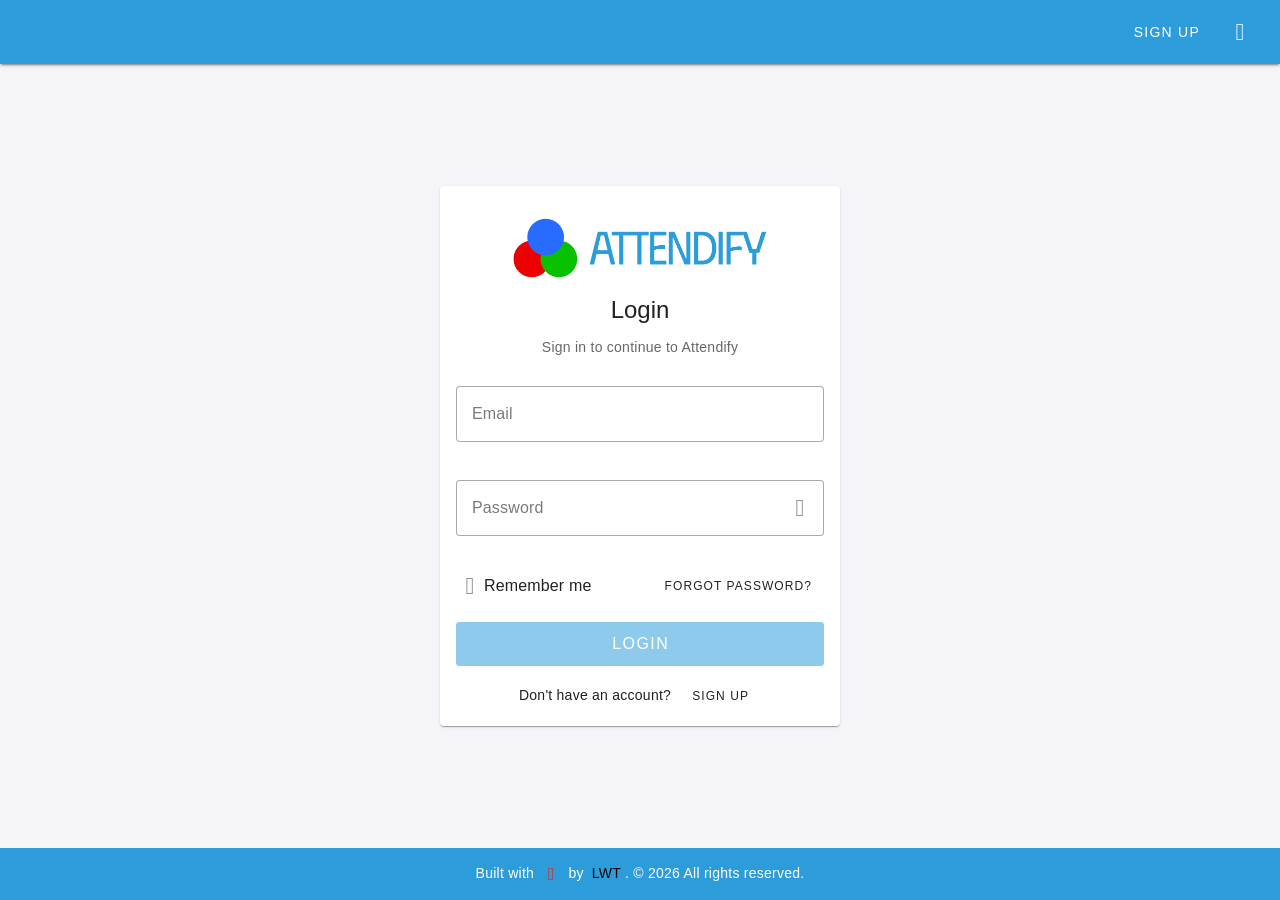
==== index.html @ ec9957b7 "Initial commit - squashed all history" ====
<!DOCTYPE html>
<html lang="en">

<head>
  <link rel="preload" as="font" type="font/eot" href="/assets/materialdesignicons-webfont-CSr8KVlo.eot" crossorigin="anonymous">
  <link rel="preload" as="font" type="font/woff2" href="/assets/materialdesignicons-webfont-Dp5v-WZN.woff2" crossorigin="anonymous">
  <link rel="preload" as="font" type="font/woff2" href="/assets/poppins-devanagari-100-normal-CeW0BfHd.woff2" crossorigin="anonymous">
  <link rel="preload" as="font" type="font/woff2" href="/assets/poppins-latin-ext-100-normal-C9Knam7P.woff2" crossorigin="anonymous">
  <link rel="preload" as="font" type="font/woff2" href="/assets/poppins-latin-100-normal-CY-M_i9k.woff2" crossorigin="anonymous">
  <link rel="preload" as="font" type="font/woff2" href="/assets/poppins-devanagari-100-italic-B1-egCfx.woff2" crossorigin="anonymous">
  <link rel="preload" as="font" type="font/woff2" href="/assets/poppins-latin-ext-100-italic-NDQIuqPG.woff2" crossorigin="anonymous">
  <link rel="preload" as="font" type="font/woff2" href="/assets/poppins-latin-100-italic-DuNkhShJ.woff2" crossorigin="anonymous">
  <link rel="preload" as="font" type="font/woff2" href="/assets/poppins-devanagari-300-normal-D7nrgzLr.woff2" crossorigin="anonymous">
  <link rel="preload" as="font" type="font/woff2" href="/assets/poppins-latin-ext-300-normal-Cirz0Guu.woff2" crossorigin="anonymous">
  <link rel="preload" as="font" type="font/woff2" href="/assets/poppins-latin-300-normal-Dku2WoCh.woff2" crossorigin="anonymous">
  <link rel="preload" as="font" type="font/woff2" href="/assets/poppins-devanagari-300-italic-D3DQoTeW.woff2" crossorigin="anonymous">
  <link rel="preload" as="font" type="font/woff2" href="/assets/poppins-latin-ext-300-italic-luwRhWsP.woff2" crossorigin="anonymous">
  <link rel="preload" as="font" type="font/woff2" href="/assets/poppins-latin-300-italic-EWCPeN2Y.woff2" crossorigin="anonymous">
  <link rel="preload" as="font" type="font/woff2" href="/assets/poppins-devanagari-400-normal-CJDn6rn8.woff2" crossorigin="anonymous">
  <link rel="preload" as="font" type="font/woff2" href="/assets/poppins-latin-ext-400-normal-by3JarPu.woff2" crossorigin="anonymous">
  <link rel="preload" as="font" type="font/woff2" href="/assets/poppins-latin-400-normal-cpxAROuN.woff2" crossorigin="anonymous">
  <link rel="preload" as="font" type="font/woff2" href="/assets/poppins-devanagari-400-italic-b0IoVOMD.woff2" crossorigin="anonymous">
  <link rel="preload" as="font" type="font/woff2" href="/assets/poppins-latin-ext-400-italic-D4M8lIzc.woff2" crossorigin="anonymous">
  <link rel="preload" as="font" type="font/woff2" href="/assets/poppins-latin-400-italic-B4GYq972.woff2" crossorigin="anonymous">
  <link rel="preload" as="font" type="font/woff2" href="/assets/poppins-devanagari-500-normal-BIdkeU1p.woff2" crossorigin="anonymous">
  <link rel="preload" as="font" type="font/woff2" href="/assets/poppins-latin-ext-500-normal-CK-6C4Hw.woff2" crossorigin="anonymous">
  <link rel="preload" as="font" type="font/woff2" href="/assets/poppins-latin-500-normal-C8OXljZJ.woff2" crossorigin="anonymous">
  <link rel="preload" as="font" type="font/woff2" href="/assets/poppins-devanagari-500-italic-CjD0B8y2.woff2" crossorigin="anonymous">
  <link rel="preload" as="font" type="font/woff2" href="/assets/poppins-latin-ext-500-italic-f1HubyB2.woff2" crossorigin="anonymous">
  <link rel="preload" as="font" type="font/woff2" href="/assets/poppins-latin-500-italic-o28Otv0U.woff2" crossorigin="anonymous">
  <link rel="preload" as="font" type="font/woff2" href="/assets/poppins-devanagari-600-normal-STEjXBNN.woff2" crossorigin="anonymous">
  <link rel="preload" as="font" type="font/woff2" href="/assets/poppins-latin-ext-600-normal-CAhIAdZj.woff2" crossorigin="anonymous">
  <link rel="preload" as="font" type="font/woff2" href="/assets/poppins-latin-600-normal-zEkxB9Mr.woff2" crossorigin="anonymous">
  <link rel="preload" as="font" type="font/woff2" href="/assets/poppins-devanagari-600-italic-C8WvgGUS.woff2" crossorigin="anonymous">
  <link rel="preload" as="font" type="font/woff2" href="/assets/poppins-latin-ext-600-italic-BpvcrORb.woff2" crossorigin="anonymous">
  <link rel="preload" as="font" type="font/woff2" href="/assets/poppins-latin-600-italic-CZ4wqKBi.woff2" crossorigin="anonymous">
  <link rel="preload" as="font" type="font/woff2" href="/assets/poppins-devanagari-700-normal-O-jipLrW.woff2" crossorigin="anonymous">
  <link rel="preload" as="font" type="font/woff2" href="/assets/poppins-latin-ext-700-normal-cby-RkWa.woff2" crossorigin="anonymous">
  <link rel="preload" as="font" type="font/woff2" href="/assets/poppins-latin-700-normal-Qrb0O0WB.woff2" crossorigin="anonymous">
  <link rel="preload" as="font" type="font/woff2" href="/assets/poppins-devanagari-700-italic-CfJNme_e.woff2" crossorigin="anonymous">
  <link rel="preload" as="font" type="font/woff2" href="/assets/poppins-latin-ext-700-italic-BW-xMzBf.woff2" crossorigin="anonymous">
  <link rel="preload" as="font" type="font/woff2" href="/assets/poppins-latin-700-italic-RKf6esGj.woff2" crossorigin="anonymous">
  <link rel="preload" as="font" type="font/woff2" href="/assets/poppins-devanagari-900-normal-DntvEK6c.woff2" crossorigin="anonymous">
  <link rel="preload" as="font" type="font/woff2" href="/assets/poppins-latin-ext-900-normal-DPEExWNF.woff2" crossorigin="anonymous">
  <link rel="preload" as="font" type="font/woff2" href="/assets/poppins-latin-900-normal-BmL1zqjw.woff2" crossorigin="anonymous">
  <link rel="preload" as="font" type="font/woff2" href="/assets/poppins-devanagari-900-italic-y0YDHPDD.woff2" crossorigin="anonymous">
  <link rel="preload" as="font" type="font/woff2" href="/assets/poppins-latin-ext-900-italic-DxCoQbq1.woff2" crossorigin="anonymous">
  <link rel="preload" as="font" type="font/woff2" href="/assets/poppins-latin-900-italic-DzxCezIC.woff2" crossorigin="anonymous">
  <link rel="preload" as="font" type="font/woff" href="/assets/materialdesignicons-webfont-PXm3-2wK.woff" crossorigin="anonymous">
  <link rel="preload" as="font" type="font/woff" href="/assets/poppins-devanagari-100-normal-TYorP3aZ.woff" crossorigin="anonymous">
  <link rel="preload" as="font" type="font/woff" href="/assets/poppins-latin-ext-100-normal-BW8h--AB.woff" crossorigin="anonymous">
  <link rel="preload" as="font" type="font/woff" href="/assets/poppins-latin-100-normal-PssVh1UL.woff" crossorigin="anonymous">
  <link rel="preload" as="font" type="font/woff" href="/assets/poppins-devanagari-100-italic-BJ11wRlr.woff" crossorigin="anonymous">
  <link rel="preload" as="font" type="font/woff" href="/assets/poppins-latin-ext-100-italic-fKrmRjZ8.woff" crossorigin="anonymous">
  <link rel="preload" as="font" type="font/woff" href="/assets/poppins-latin-100-italic-C5n1jwGB.woff" crossorigin="anonymous">
  <link rel="preload" as="font" type="font/woff" href="/assets/poppins-devanagari-300-normal-5EpgE5P1.woff" crossorigin="anonymous">
  <link rel="preload" as="font" type="font/woff" href="/assets/poppins-latin-ext-300-normal-nf6F73WS.woff" crossorigin="anonymous">
  <link rel="preload" as="font" type="font/woff" href="/assets/poppins-latin-300-normal-DCNuMXUj.woff" crossorigin="anonymous">
  <link rel="preload" as="font" type="font/woff" href="/assets/poppins-devanagari-300-italic-CZ0tDBmw.woff" crossorigin="anonymous">
  <link rel="preload" as="font" type="font/woff" href="/assets/poppins-latin-ext-300-italic-yFTtfRKz.woff" crossorigin="anonymous">
  <link rel="preload" as="font" type="font/woff" href="/assets/poppins-latin-300-italic-4WBEAciR.woff" crossorigin="anonymous">
  <link rel="preload" as="font" type="font/woff" href="/assets/poppins-devanagari-400-normal-CqVvlrh5.woff" crossorigin="anonymous">
  <link rel="preload" as="font" type="font/woff" href="/assets/poppins-latin-ext-400-normal-DaBSavcJ.woff" crossorigin="anonymous">
  <link rel="preload" as="font" type="font/woff" href="/assets/poppins-latin-400-normal-BOb3E3N0.woff" crossorigin="anonymous">
  <link rel="preload" as="font" type="font/woff" href="/assets/poppins-devanagari-400-italic-6KhkvbTM.woff" crossorigin="anonymous">
  <link rel="preload" as="font" type="font/woff" href="/assets/poppins-latin-ext-400-italic-D4TZmcjf.woff" crossorigin="anonymous">
  <link rel="preload" as="font" type="font/woff" href="/assets/poppins-latin-400-italic-BPejoDS-.woff" crossorigin="anonymous">
  <link rel="preload" as="font" type="font/woff" href="/assets/poppins-latin-ext-500-normal-CgAe2rWW.woff" crossorigin="anonymous">
  <link rel="preload" as="font" type="font/woff" href="/assets/poppins-devanagari-500-normal-DMPDjHtT.woff" crossorigin="anonymous">
  <link rel="preload" as="font" type="font/woff" href="/assets/poppins-latin-500-normal-DGXqpDMm.woff" crossorigin="anonymous">
  <link rel="preload" as="font" type="font/woff" href="/assets/poppins-latin-ext-500-italic-CSAKBtGv.woff" crossorigin="anonymous">
  <link rel="preload" as="font" type="font/woff" href="/assets/poppins-latin-500-italic-Ce_qjtl5.woff" crossorigin="anonymous">
  <link rel="preload" as="font" type="font/woff" href="/assets/poppins-devanagari-500-italic-eWhJsBY8.woff" crossorigin="anonymous">
  <link rel="preload" as="font" type="font/woff" href="/assets/poppins-latin-ext-600-normal-Df5ffKXP.woff" crossorigin="anonymous">
  <link rel="preload" as="font" type="font/woff" href="/assets/poppins-devanagari-600-normal-ClASKHrr.woff" crossorigin="anonymous">
  <link rel="preload" as="font" type="font/woff" href="/assets/poppins-latin-600-normal-BJdTmd5m.woff" crossorigin="anonymous">
  <link rel="preload" as="font" type="font/woff" href="/assets/poppins-devanagari-600-italic-C0b9Bbe9.woff" crossorigin="anonymous">
  <link rel="preload" as="font" type="font/woff" href="/assets/poppins-latin-ext-600-italic-BXg4YQvj.woff" crossorigin="anonymous">
  <link rel="preload" as="font" type="font/woff" href="/assets/poppins-latin-600-italic-BhOZippK.woff" crossorigin="anonymous">
  <link rel="preload" as="font" type="font/woff" href="/assets/poppins-devanagari-700-normal-fHs-vx92.woff" crossorigin="anonymous">
  <link rel="preload" as="font" type="font/woff" href="/assets/poppins-latin-ext-700-normal-DctTR6Tg.woff" crossorigin="anonymous">
  <link rel="preload" as="font" type="font/woff" href="/assets/poppins-latin-700-normal-BVuQR_eA.woff" crossorigin="anonymous">
  <link rel="preload" as="font" type="font/woff" href="/assets/poppins-devanagari-700-italic-DHu10JMQ.woff" crossorigin="anonymous">
  <link rel="preload" as="font" type="font/woff" href="/assets/poppins-latin-ext-700-italic-D5RyU7I_.woff" crossorigin="anonymous">
  <link rel="preload" as="font" type="font/woff" href="/assets/poppins-latin-700-italic-CW91C-LJ.woff" crossorigin="anonymous">
  <link rel="preload" as="font" type="font/woff" href="/assets/poppins-devanagari-900-normal-CcN7yKeD.woff" crossorigin="anonymous">
  <link rel="preload" as="font" type="font/woff" href="/assets/poppins-latin-ext-900-normal-CddlvElL.woff" crossorigin="anonymous">
  <link rel="preload" as="font" type="font/woff" href="/assets/poppins-latin-900-normal-By5LX1Cr.woff" crossorigin="anonymous">
  <link rel="preload" as="font" type="font/woff" href="/assets/poppins-devanagari-900-italic-DPpqaLuR.woff" crossorigin="anonymous">
  <link rel="preload" as="font" type="font/woff" href="/assets/poppins-latin-ext-900-italic-BEa8aIxb.woff" crossorigin="anonymous">
  <link rel="preload" as="font" type="font/woff" href="/assets/poppins-latin-900-italic-CbHLOeDC.woff" crossorigin="anonymous">
  <link rel="preload" as="font" type="font/ttf" href="/assets/materialdesignicons-webfont-B7mPwVP_.ttf" crossorigin="anonymous">

  <meta charset="UTF-8" />
  <meta name="viewport" content="width=device-width, initial-scale=1.0" />
  <meta name="theme-color" content="#2D9CDB" />
  <title>Attendify</title>

  <!-- Favicons -->
  <link rel="icon" type="image/x-icon" href="/favicon.ico" />
  <link rel="icon" type="image/png" sizes="16x16" href="/favicon-16x16.png" />
  <link rel="icon" type="image/png" sizes="32x32" href="/favicon-32x32.png" />
  <link rel="apple-touch-icon" sizes="180x180" href="/apple-touch-icon.png" />
  <link rel="icon" type="image/png" sizes="192x192" href="/android-chrome-192x192.png" />
  <link rel="icon" type="image/png" sizes="512x512" href="/android-chrome-512x512.png" />
  <script type="module" crossorigin src="/assets/index-CMpmGZbs.js"></script>
  <link rel="stylesheet" crossorigin href="/assets/index-C8MTrdf1.css">
</head>

<body>
  <div id="app"></div>
</body>

</html>
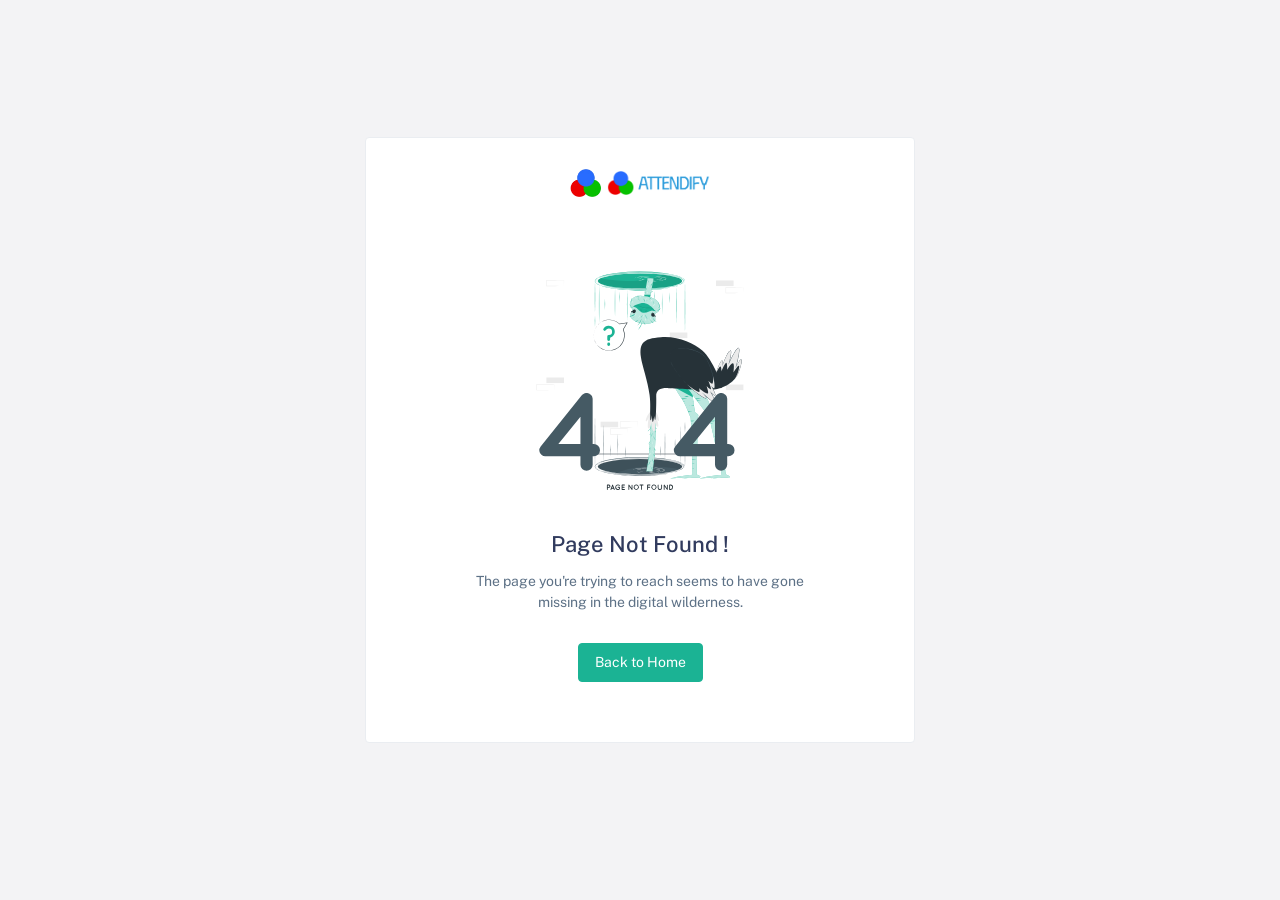
==== commit c97c0aed: "Deploy: Build output" ====
--- a/index.html
+++ b/index.html
@@ -1,114 +1,64 @@
-<!DOCTYPE html>
-<html lang="en">
-
-<head>
-  <link rel="preload" as="font" type="font/eot" href="/assets/materialdesignicons-webfont-CSr8KVlo.eot" crossorigin="anonymous">
-  <link rel="preload" as="font" type="font/woff2" href="/assets/materialdesignicons-webfont-Dp5v-WZN.woff2" crossorigin="anonymous">
-  <link rel="preload" as="font" type="font/woff2" href="/assets/poppins-devanagari-100-normal-CeW0BfHd.woff2" crossorigin="anonymous">
-  <link rel="preload" as="font" type="font/woff2" href="/assets/poppins-latin-ext-100-normal-C9Knam7P.woff2" crossorigin="anonymous">
-  <link rel="preload" as="font" type="font/woff2" href="/assets/poppins-latin-100-normal-CY-M_i9k.woff2" crossorigin="anonymous">
-  <link rel="preload" as="font" type="font/woff2" href="/assets/poppins-devanagari-100-italic-B1-egCfx.woff2" crossorigin="anonymous">
-  <link rel="preload" as="font" type="font/woff2" href="/assets/poppins-latin-ext-100-italic-NDQIuqPG.woff2" crossorigin="anonymous">
-  <link rel="preload" as="font" type="font/woff2" href="/assets/poppins-latin-100-italic-DuNkhShJ.woff2" crossorigin="anonymous">
-  <link rel="preload" as="font" type="font/woff2" href="/assets/poppins-devanagari-300-normal-D7nrgzLr.woff2" crossorigin="anonymous">
-  <link rel="preload" as="font" type="font/woff2" href="/assets/poppins-latin-ext-300-normal-Cirz0Guu.woff2" crossorigin="anonymous">
-  <link rel="preload" as="font" type="font/woff2" href="/assets/poppins-latin-300-normal-Dku2WoCh.woff2" crossorigin="anonymous">
-  <link rel="preload" as="font" type="font/woff2" href="/assets/poppins-devanagari-300-italic-D3DQoTeW.woff2" crossorigin="anonymous">
-  <link rel="preload" as="font" type="font/woff2" href="/assets/poppins-latin-ext-300-italic-luwRhWsP.woff2" crossorigin="anonymous">
-  <link rel="preload" as="font" type="font/woff2" href="/assets/poppins-latin-300-italic-EWCPeN2Y.woff2" crossorigin="anonymous">
-  <link rel="preload" as="font" type="font/woff2" href="/assets/poppins-devanagari-400-normal-CJDn6rn8.woff2" crossorigin="anonymous">
-  <link rel="preload" as="font" type="font/woff2" href="/assets/poppins-latin-ext-400-normal-by3JarPu.woff2" crossorigin="anonymous">
-  <link rel="preload" as="font" type="font/woff2" href="/assets/poppins-latin-400-normal-cpxAROuN.woff2" crossorigin="anonymous">
-  <link rel="preload" as="font" type="font/woff2" href="/assets/poppins-devanagari-400-italic-b0IoVOMD.woff2" crossorigin="anonymous">
-  <link rel="preload" as="font" type="font/woff2" href="/assets/poppins-latin-ext-400-italic-D4M8lIzc.woff2" crossorigin="anonymous">
-  <link rel="preload" as="font" type="font/woff2" href="/assets/poppins-latin-400-italic-B4GYq972.woff2" crossorigin="anonymous">
-  <link rel="preload" as="font" type="font/woff2" href="/assets/poppins-devanagari-500-normal-BIdkeU1p.woff2" crossorigin="anonymous">
-  <link rel="preload" as="font" type="font/woff2" href="/assets/poppins-latin-ext-500-normal-CK-6C4Hw.woff2" crossorigin="anonymous">
-  <link rel="preload" as="font" type="font/woff2" href="/assets/poppins-latin-500-normal-C8OXljZJ.woff2" crossorigin="anonymous">
-  <link rel="preload" as="font" type="font/woff2" href="/assets/poppins-devanagari-500-italic-CjD0B8y2.woff2" crossorigin="anonymous">
-  <link rel="preload" as="font" type="font/woff2" href="/assets/poppins-latin-ext-500-italic-f1HubyB2.woff2" crossorigin="anonymous">
-  <link rel="preload" as="font" type="font/woff2" href="/assets/poppins-latin-500-italic-o28Otv0U.woff2" crossorigin="anonymous">
-  <link rel="preload" as="font" type="font/woff2" href="/assets/poppins-devanagari-600-normal-STEjXBNN.woff2" crossorigin="anonymous">
-  <link rel="preload" as="font" type="font/woff2" href="/assets/poppins-latin-ext-600-normal-CAhIAdZj.woff2" crossorigin="anonymous">
-  <link rel="preload" as="font" type="font/woff2" href="/assets/poppins-latin-600-normal-zEkxB9Mr.woff2" crossorigin="anonymous">
-  <link rel="preload" as="font" type="font/woff2" href="/assets/poppins-devanagari-600-italic-C8WvgGUS.woff2" crossorigin="anonymous">
-  <link rel="preload" as="font" type="font/woff2" href="/assets/poppins-latin-ext-600-italic-BpvcrORb.woff2" crossorigin="anonymous">
-  <link rel="preload" as="font" type="font/woff2" href="/assets/poppins-latin-600-italic-CZ4wqKBi.woff2" crossorigin="anonymous">
-  <link rel="preload" as="font" type="font/woff2" href="/assets/poppins-devanagari-700-normal-O-jipLrW.woff2" crossorigin="anonymous">
-  <link rel="preload" as="font" type="font/woff2" href="/assets/poppins-latin-ext-700-normal-cby-RkWa.woff2" crossorigin="anonymous">
-  <link rel="preload" as="font" type="font/woff2" href="/assets/poppins-latin-700-normal-Qrb0O0WB.woff2" crossorigin="anonymous">
-  <link rel="preload" as="font" type="font/woff2" href="/assets/poppins-devanagari-700-italic-CfJNme_e.woff2" crossorigin="anonymous">
-  <link rel="preload" as="font" type="font/woff2" href="/assets/poppins-latin-ext-700-italic-BW-xMzBf.woff2" crossorigin="anonymous">
-  <link rel="preload" as="font" type="font/woff2" href="/assets/poppins-latin-700-italic-RKf6esGj.woff2" crossorigin="anonymous">
-  <link rel="preload" as="font" type="font/woff2" href="/assets/poppins-devanagari-900-normal-DntvEK6c.woff2" crossorigin="anonymous">
-  <link rel="preload" as="font" type="font/woff2" href="/assets/poppins-latin-ext-900-normal-DPEExWNF.woff2" crossorigin="anonymous">
-  <link rel="preload" as="font" type="font/woff2" href="/assets/poppins-latin-900-normal-BmL1zqjw.woff2" crossorigin="anonymous">
-  <link rel="preload" as="font" type="font/woff2" href="/assets/poppins-devanagari-900-italic-y0YDHPDD.woff2" crossorigin="anonymous">
-  <link rel="preload" as="font" type="font/woff2" href="/assets/poppins-latin-ext-900-italic-DxCoQbq1.woff2" crossorigin="anonymous">
-  <link rel="preload" as="font" type="font/woff2" href="/assets/poppins-latin-900-italic-DzxCezIC.woff2" crossorigin="anonymous">
-  <link rel="preload" as="font" type="font/woff" href="/assets/materialdesignicons-webfont-PXm3-2wK.woff" crossorigin="anonymous">
-  <link rel="preload" as="font" type="font/woff" href="/assets/poppins-devanagari-100-normal-TYorP3aZ.woff" crossorigin="anonymous">
-  <link rel="preload" as="font" type="font/woff" href="/assets/poppins-latin-ext-100-normal-BW8h--AB.woff" crossorigin="anonymous">
-  <link rel="preload" as="font" type="font/woff" href="/assets/poppins-latin-100-normal-PssVh1UL.woff" crossorigin="anonymous">
-  <link rel="preload" as="font" type="font/woff" href="/assets/poppins-devanagari-100-italic-BJ11wRlr.woff" crossorigin="anonymous">
-  <link rel="preload" as="font" type="font/woff" href="/assets/poppins-latin-ext-100-italic-fKrmRjZ8.woff" crossorigin="anonymous">
-  <link rel="preload" as="font" type="font/woff" href="/assets/poppins-latin-100-italic-C5n1jwGB.woff" crossorigin="anonymous">
-  <link rel="preload" as="font" type="font/woff" href="/assets/poppins-devanagari-300-normal-5EpgE5P1.woff" crossorigin="anonymous">
-  <link rel="preload" as="font" type="font/woff" href="/assets/poppins-latin-ext-300-normal-nf6F73WS.woff" crossorigin="anonymous">
-  <link rel="preload" as="font" type="font/woff" href="/assets/poppins-latin-300-normal-DCNuMXUj.woff" crossorigin="anonymous">
-  <link rel="preload" as="font" type="font/woff" href="/assets/poppins-devanagari-300-italic-CZ0tDBmw.woff" crossorigin="anonymous">
-  <link rel="preload" as="font" type="font/woff" href="/assets/poppins-latin-ext-300-italic-yFTtfRKz.woff" crossorigin="anonymous">
-  <link rel="preload" as="font" type="font/woff" href="/assets/poppins-latin-300-italic-4WBEAciR.woff" crossorigin="anonymous">
-  <link rel="preload" as="font" type="font/woff" href="/assets/poppins-devanagari-400-normal-CqVvlrh5.woff" crossorigin="anonymous">
-  <link rel="preload" as="font" type="font/woff" href="/assets/poppins-latin-ext-400-normal-DaBSavcJ.woff" crossorigin="anonymous">
-  <link rel="preload" as="font" type="font/woff" href="/assets/poppins-latin-400-normal-BOb3E3N0.woff" crossorigin="anonymous">
-  <link rel="preload" as="font" type="font/woff" href="/assets/poppins-devanagari-400-italic-6KhkvbTM.woff" crossorigin="anonymous">
-  <link rel="preload" as="font" type="font/woff" href="/assets/poppins-latin-ext-400-italic-D4TZmcjf.woff" crossorigin="anonymous">
-  <link rel="preload" as="font" type="font/woff" href="/assets/poppins-latin-400-italic-BPejoDS-.woff" crossorigin="anonymous">
-  <link rel="preload" as="font" type="font/woff" href="/assets/poppins-latin-ext-500-normal-CgAe2rWW.woff" crossorigin="anonymous">
-  <link rel="preload" as="font" type="font/woff" href="/assets/poppins-devanagari-500-normal-DMPDjHtT.woff" crossorigin="anonymous">
-  <link rel="preload" as="font" type="font/woff" href="/assets/poppins-latin-500-normal-DGXqpDMm.woff" crossorigin="anonymous">
-  <link rel="preload" as="font" type="font/woff" href="/assets/poppins-latin-ext-500-italic-CSAKBtGv.woff" crossorigin="anonymous">
-  <link rel="preload" as="font" type="font/woff" href="/assets/poppins-latin-500-italic-Ce_qjtl5.woff" crossorigin="anonymous">
-  <link rel="preload" as="font" type="font/woff" href="/assets/poppins-devanagari-500-italic-eWhJsBY8.woff" crossorigin="anonymous">
-  <link rel="preload" as="font" type="font/woff" href="/assets/poppins-latin-ext-600-normal-Df5ffKXP.woff" crossorigin="anonymous">
-  <link rel="preload" as="font" type="font/woff" href="/assets/poppins-devanagari-600-normal-ClASKHrr.woff" crossorigin="anonymous">
-  <link rel="preload" as="font" type="font/woff" href="/assets/poppins-latin-600-normal-BJdTmd5m.woff" crossorigin="anonymous">
-  <link rel="preload" as="font" type="font/woff" href="/assets/poppins-devanagari-600-italic-C0b9Bbe9.woff" crossorigin="anonymous">
-  <link rel="preload" as="font" type="font/woff" href="/assets/poppins-latin-ext-600-italic-BXg4YQvj.woff" crossorigin="anonymous">
-  <link rel="preload" as="font" type="font/woff" href="/assets/poppins-latin-600-italic-BhOZippK.woff" crossorigin="anonymous">
-  <link rel="preload" as="font" type="font/woff" href="/assets/poppins-devanagari-700-normal-fHs-vx92.woff" crossorigin="anonymous">
-  <link rel="preload" as="font" type="font/woff" href="/assets/poppins-latin-ext-700-normal-DctTR6Tg.woff" crossorigin="anonymous">
-  <link rel="preload" as="font" type="font/woff" href="/assets/poppins-latin-700-normal-BVuQR_eA.woff" crossorigin="anonymous">
-  <link rel="preload" as="font" type="font/woff" href="/assets/poppins-devanagari-700-italic-DHu10JMQ.woff" crossorigin="anonymous">
-  <link rel="preload" as="font" type="font/woff" href="/assets/poppins-latin-ext-700-italic-D5RyU7I_.woff" crossorigin="anonymous">
-  <link rel="preload" as="font" type="font/woff" href="/assets/poppins-latin-700-italic-CW91C-LJ.woff" crossorigin="anonymous">
-  <link rel="preload" as="font" type="font/woff" href="/assets/poppins-devanagari-900-normal-CcN7yKeD.woff" crossorigin="anonymous">
-  <link rel="preload" as="font" type="font/woff" href="/assets/poppins-latin-ext-900-normal-CddlvElL.woff" crossorigin="anonymous">
-  <link rel="preload" as="font" type="font/woff" href="/assets/poppins-latin-900-normal-By5LX1Cr.woff" crossorigin="anonymous">
-  <link rel="preload" as="font" type="font/woff" href="/assets/poppins-devanagari-900-italic-DPpqaLuR.woff" crossorigin="anonymous">
-  <link rel="preload" as="font" type="font/woff" href="/assets/poppins-latin-ext-900-italic-BEa8aIxb.woff" crossorigin="anonymous">
-  <link rel="preload" as="font" type="font/woff" href="/assets/poppins-latin-900-italic-CbHLOeDC.woff" crossorigin="anonymous">
-  <link rel="preload" as="font" type="font/ttf" href="/assets/materialdesignicons-webfont-B7mPwVP_.ttf" crossorigin="anonymous">
-
-  <meta charset="UTF-8" />
-  <meta name="viewport" content="width=device-width, initial-scale=1.0" />
-  <meta name="theme-color" content="#2D9CDB" />
-  <title>Attendify</title>
-
-  <!-- Favicons -->
-  <link rel="icon" type="image/x-icon" href="/favicon.ico" />
-  <link rel="icon" type="image/png" sizes="16x16" href="/favicon-16x16.png" />
-  <link rel="icon" type="image/png" sizes="32x32" href="/favicon-32x32.png" />
-  <link rel="apple-touch-icon" sizes="180x180" href="/apple-touch-icon.png" />
-  <link rel="icon" type="image/png" sizes="192x192" href="/android-chrome-192x192.png" />
-  <link rel="icon" type="image/png" sizes="512x512" href="/android-chrome-512x512.png" />
-  <script type="module" crossorigin src="/assets/index-CMpmGZbs.js"></script>
-  <link rel="stylesheet" crossorigin href="/assets/index-C8MTrdf1.css">
-</head>
-
-<body>
-  <div id="app"></div>
-</body>
-
-</html>+<!DOCTYPE html>
+<html lang="en" dir="ltr">
+<head>
+    <meta charset="UTF-8">
+    <meta name="viewport" content="width=device-width, initial-scale=1.0">
+    <meta name="description" content="A fully responsive premium admin dashboard template"/>
+    <title>Attendify</title>
+    
+    <meta name="theme-color" content="#2D9CDB" />
+
+    <!-- Favicons -->
+    <link rel="icon" type="image/x-icon" href="/favicon.ico" />
+    <link rel="icon" type="image/png" sizes="16x16" href="/favicon-16x16.png" />
+    <link rel="icon" type="image/png" sizes="32x32" href="/favicon-32x32.png" />
+    <link rel="apple-touch-icon" sizes="180x180" href="/apple-touch-icon.png" />
+    <link rel="icon" type="image/png" sizes="192x192" href="/android-chrome-192x192.png" />
+    <link rel="icon" type="image/png" sizes="512x512" href="/android-chrome-512x512.png" />
+
+    <style>
+        #splash-screen {
+          position: fixed;
+          top: 50%;
+          left: 50%;
+          background: white;
+          display: flex;
+          height: 100%;
+          width: 100%;
+          transform: translate(-50%, -50%);
+          align-items: center;
+          justify-content: center;
+          z-index: 9999;
+          opacity: 1;
+          transition: all 15s linear;
+          overflow: hidden;
+        }
+    
+        #splash-screen.remove {
+          animation: fadeout 0.7s forwards;
+          z-index: 0;
+        }
+    
+        @keyframes fadeout {
+          to {
+            visibility: hidden;
+          }
+        }
+      </style>
+  <script type="module" crossorigin src="/assets/index-DNvDtTHq.js"></script>
+  <link rel="stylesheet" crossorigin href="/assets/index-BDmaK1rq.css">
+</head>
+<body>
+<div id="app"></div>
+<div id="splash-screen">
+    <img alt="Logo" class="light" src="/assets/logo-dark-Dr0DoiW_.png" style="height: 10%;" />
+  </div>+
+<script>
+    const appEl = document.querySelector('#app');
+    new MutationObserver(() => {
+      document.querySelector('#splash-screen')?.classList.add('remove');
+    }).observe(appEl, { childList: true })
+  </script>
+</body>
+</html>
--- a/assets/index-BDmaK1rq.css
+++ b/assets/index-BDmaK1rq.css
@@ -0,0 +1,5 @@
+@charset "UTF-8";@import"https://fonts.googleapis.com/css2?family=Public+Sans:ital,wght@0,100..900;1,100..900&display=swap";@font-face{font-family:swiper-icons;src:url(data:application/font-woff;charset=utf-8;base64,\ [base64]//wADZ2x5ZgAAAywAAADMAAAD2MHtryVoZWFkAAABbAAAADAAAAA2E2+eoWhoZWEAAAGcAAAAHwAAACQC9gDzaG10eAAAAigAAAAZAAAArgJkABFsb2NhAAAC0AAAAFoAAABaFQAUGG1heHAAAAG8AAAAHwAAACAAcABAbmFtZQAAA/gAAAE5AAACXvFdBwlwb3N0AAAFNAAAAGIAAACE5s74hXjaY2BkYGAAYpf5Hu/j+W2+MnAzMYDAzaX6QjD6/4//Bxj5GA8AuRwMYGkAPywL13jaY2BkYGA88P8Agx4j+/8fQDYfA1AEBWgDAIB2BOoAeNpjYGRgYNBh4GdgYgABEMnIABJzYNADCQAACWgAsQB42mNgYfzCOIGBlYGB0YcxjYGBwR1Kf2WQZGhhYGBiYGVmgAFGBiQQkOaawtDAoMBQxXjg/wEGPcYDDA4wNUA2CCgwsAAAO4EL6gAAeNpj2M0gyAACqxgGNWBkZ2D4/wMA+xkDdgAAAHjaY2BgYGaAYBkGRgYQiAHyGMF8FgYHIM3DwMHABGQrMOgyWDLEM1T9/w8UBfEMgLzE////P/5//f/V/xv+r4eaAAeMbAxwIUYmIMHEgKYAYjUcsDAwsLKxc3BycfPw8jEQA/[base64]/uznmfPFBNODM2K7MTQ45YEAZqGP81AmGGcF3iPqOop0r1SPTaTbVkfUe4HXj97wYE+yNwWYxwWu4v1ugWHgo3S1XdZEVqWM7ET0cfnLGxWfkgR42o2PvWrDMBSFj/IHLaF0zKjRgdiVMwScNRAoWUoH78Y2icB/yIY09An6AH2Bdu/UB+yxopYshQiEvnvu0dURgDt8QeC8PDw7Fpji3fEA4z/PEJ6YOB5hKh4dj3EvXhxPqH/SKUY3rJ7srZ4FZnh1PMAtPhwP6fl2PMJMPDgeQ4rY8YT6Gzao0eAEA409DuggmTnFnOcSCiEiLMgxCiTI6Cq5DZUd3Qmp10vO0LaLTd2cjN4fOumlc7lUYbSQcZFkutRG7g6JKZKy0RmdLY680CDnEJ+UMkpFFe1RN7nxdVpXrC4aTtnaurOnYercZg2YVmLN/d/gczfEimrE/fs/bOuq29Zmn8tloORaXgZgGa78yO9/cnXm2BpaGvq25Dv9S4E9+5SIc9PqupJKhYFSSl47+Qcr1mYNAAAAeNptw0cKwkAAAMDZJA8Q7OUJvkLsPfZ6zFVERPy8qHh2YER+3i/BP83vIBLLySsoKimrqKqpa2hp6+jq6RsYGhmbmJqZSy0sraxtbO3sHRydnEMU4uR6yx7JJXveP7WrDycAAAAAAAH//wACeNpjYGRgYOABYhkgZgJCZgZNBkYGLQZtIJsFLMYAAAw3ALgAeNolizEKgDAQBCchRbC2sFER0YD6qVQiBCv/H9ezGI6Z5XBAw8CBK/m5iQQVauVbXLnOrMZv2oLdKFa8Pjuru2hJzGabmOSLzNMzvutpB3N42mNgZGBg4GKQYzBhYMxJLMlj4GBgAYow/P/PAJJhLM6sSoWKfWCAAwDAjgbRAAB42mNgYGBkAIIbCZo5IPrmUn0hGA0AO8EFTQAA);font-weight:400;font-style:normal}:root{--swiper-theme-color: #007aff}:host{position:relative;display:block;margin-left:auto;margin-right:auto;z-index:1}.swiper{margin-left:auto;margin-right:auto;position:relative;overflow:hidden;list-style:none;padding:0;z-index:1;display:block}.swiper-vertical>.swiper-wrapper{flex-direction:column}.swiper-wrapper{position:relative;width:100%;height:100%;z-index:1;display:flex;transition-property:transform;transition-timing-function:var(--swiper-wrapper-transition-timing-function, initial);box-sizing:content-box}.swiper-android .swiper-slide,.swiper-ios .swiper-slide,.swiper-wrapper{transform:translateZ(0)}.swiper-horizontal{touch-action:pan-y}.swiper-vertical{touch-action:pan-x}.swiper-slide{flex-shrink:0;width:100%;height:100%;position:relative;transition-property:transform;display:block}.swiper-slide-invisible-blank{visibility:hidden}.swiper-autoheight,.swiper-autoheight .swiper-slide{height:auto}.swiper-autoheight .swiper-wrapper{align-items:flex-start;transition-property:transform,height}.swiper-backface-hidden .swiper-slide{transform:translateZ(0);-webkit-backface-visibility:hidden;backface-visibility:hidden}.swiper-3d.swiper-css-mode .swiper-wrapper{perspective:1200px}.swiper-3d .swiper-wrapper{transform-style:preserve-3d}.swiper-3d{perspective:1200px}.swiper-3d .swiper-slide,.swiper-3d .swiper-cube-shadow{transform-style:preserve-3d}.swiper-css-mode>.swiper-wrapper{overflow:auto;scrollbar-width:none;-ms-overflow-style:none}.swiper-css-mode>.swiper-wrapper::-webkit-scrollbar{display:none}.swiper-css-mode>.swiper-wrapper>.swiper-slide{scroll-snap-align:start start}.swiper-css-mode.swiper-horizontal>.swiper-wrapper{scroll-snap-type:x mandatory}.swiper-css-mode.swiper-vertical>.swiper-wrapper{scroll-snap-type:y mandatory}.swiper-css-mode.swiper-free-mode>.swiper-wrapper{scroll-snap-type:none}.swiper-css-mode.swiper-free-mode>.swiper-wrapper>.swiper-slide{scroll-snap-align:none}.swiper-css-mode.swiper-centered>.swiper-wrapper:before{content:"";flex-shrink:0;order:9999}.swiper-css-mode.swiper-centered>.swiper-wrapper>.swiper-slide{scroll-snap-align:center center;scroll-snap-stop:always}.swiper-css-mode.swiper-centered.swiper-horizontal>.swiper-wrapper>.swiper-slide:first-child{margin-inline-start:var(--swiper-centered-offset-before)}.swiper-css-mode.swiper-centered.swiper-horizontal>.swiper-wrapper:before{height:100%;min-height:1px;width:var(--swiper-centered-offset-after)}.swiper-css-mode.swiper-centered.swiper-vertical>.swiper-wrapper>.swiper-slide:first-child{margin-block-start:var(--swiper-centered-offset-before)}.swiper-css-mode.swiper-centered.swiper-vertical>.swiper-wrapper:before{width:100%;min-width:1px;height:var(--swiper-centered-offset-after)}.swiper-3d .swiper-slide-shadow,.swiper-3d .swiper-slide-shadow-left,.swiper-3d .swiper-slide-shadow-right,.swiper-3d .swiper-slide-shadow-top,.swiper-3d .swiper-slide-shadow-bottom{position:absolute;left:0;top:0;width:100%;height:100%;pointer-events:none;z-index:10}.swiper-3d .swiper-slide-shadow{background:#00000026}.swiper-3d .swiper-slide-shadow-left{background-image:linear-gradient(to left,#00000080,#0000)}.swiper-3d .swiper-slide-shadow-right{background-image:linear-gradient(to right,#00000080,#0000)}.swiper-3d .swiper-slide-shadow-top{background-image:linear-gradient(to top,#00000080,#0000)}.swiper-3d .swiper-slide-shadow-bottom{background-image:linear-gradient(to bottom,#00000080,#0000)}.swiper-lazy-preloader{width:42px;height:42px;position:absolute;left:50%;top:50%;margin-left:-21px;margin-top:-21px;z-index:10;transform-origin:50%;box-sizing:border-box;border:4px solid var(--swiper-preloader-color, var(--swiper-theme-color));border-radius:50%;border-top-color:transparent}.swiper:not(.swiper-watch-progress) .swiper-lazy-preloader,.swiper-watch-progress .swiper-slide-visible .swiper-lazy-preloader{animation:swiper-preloader-spin 1s infinite linear}.swiper-lazy-preloader-white{--swiper-preloader-color: #fff}.swiper-lazy-preloader-black{--swiper-preloader-color: #000}@keyframes swiper-preloader-spin{0%{transform:rotate(0)}to{transform:rotate(360deg)}}.swiper-scrollbar{border-radius:var(--swiper-scrollbar-border-radius, 10px);position:relative;touch-action:none;background:var(--swiper-scrollbar-bg-color, rgba(0, 0, 0, .1))}.swiper-scrollbar-disabled>.swiper-scrollbar,.swiper-scrollbar.swiper-scrollbar-disabled{display:none!important}.swiper-horizontal>.swiper-scrollbar,.swiper-scrollbar.swiper-scrollbar-horizontal{position:absolute;left:var(--swiper-scrollbar-sides-offset, 1%);bottom:var(--swiper-scrollbar-bottom, 4px);top:var(--swiper-scrollbar-top, auto);z-index:50;height:var(--swiper-scrollbar-size, 4px);width:calc(100% - 2 * var(--swiper-scrollbar-sides-offset, 1%))}.swiper-vertical>.swiper-scrollbar,.swiper-scrollbar.swiper-scrollbar-vertical{position:absolute;left:var(--swiper-scrollbar-left, auto);right:var(--swiper-scrollbar-right, 4px);top:var(--swiper-scrollbar-sides-offset, 1%);z-index:50;width:var(--swiper-scrollbar-size, 4px);height:calc(100% - 2 * var(--swiper-scrollbar-sides-offset, 1%))}.swiper-scrollbar-drag{height:100%;width:100%;position:relative;background:var(--swiper-scrollbar-drag-bg-color, rgba(0, 0, 0, .5));border-radius:var(--swiper-scrollbar-border-radius, 10px);left:0;top:0}.swiper-scrollbar-cursor-drag{cursor:move}.swiper-scrollbar-lock{display:none}:root{--swiper-navigation-size: 44px}.swiper-button-prev,.swiper-button-next{position:absolute;top:var(--swiper-navigation-top-offset, 50%);width:calc(var(--swiper-navigation-size) / 44 * 27);height:var(--swiper-navigation-size);margin-top:calc(0px - (var(--swiper-navigation-size) / 2));z-index:10;cursor:pointer;display:flex;align-items:center;justify-content:center;color:var(--swiper-navigation-color, var(--swiper-theme-color))}.swiper-button-prev.swiper-button-disabled,.swiper-button-next.swiper-button-disabled{opacity:.35;cursor:auto;pointer-events:none}.swiper-button-prev.swiper-button-hidden,.swiper-button-next.swiper-button-hidden{opacity:0;cursor:auto;pointer-events:none}.swiper-navigation-disabled .swiper-button-prev,.swiper-navigation-disabled .swiper-button-next{display:none!important}.swiper-button-prev svg,.swiper-button-next svg{width:100%;height:100%;object-fit:contain;transform-origin:center}.swiper-rtl .swiper-button-prev svg,.swiper-rtl .swiper-button-next svg{transform:rotate(180deg)}.swiper-button-prev,.swiper-rtl .swiper-button-next{left:var(--swiper-navigation-sides-offset, 10px);right:auto}.swiper-button-lock{display:none}.swiper-button-prev:after,.swiper-button-next:after{font-family:swiper-icons;font-size:var(--swiper-navigation-size);text-transform:none!important;letter-spacing:0;font-variant:initial;line-height:1}.swiper-button-prev:after,.swiper-rtl .swiper-button-next:after{content:"prev"}.swiper-button-next,.swiper-rtl .swiper-button-prev{right:var(--swiper-navigation-sides-offset, 10px);left:auto}.swiper-button-next:after,.swiper-rtl .swiper-button-prev:after{content:"next"}.swiper-pagination{position:absolute;text-align:center;transition:.3s opacity;transform:translateZ(0);z-index:10}.swiper-pagination.swiper-pagination-hidden{opacity:0}.swiper-pagination-disabled>.swiper-pagination,.swiper-pagination.swiper-pagination-disabled{display:none!important}.swiper-pagination-fraction,.swiper-pagination-custom,.swiper-horizontal>.swiper-pagination-bullets,.swiper-pagination-bullets.swiper-pagination-horizontal{bottom:var(--swiper-pagination-bottom, 8px);top:var(--swiper-pagination-top, auto);left:0;width:100%}.swiper-pagination-bullets-dynamic{overflow:hidden;font-size:0}.swiper-pagination-bullets-dynamic .swiper-pagination-bullet{transform:scale(.33);position:relative}.swiper-pagination-bullets-dynamic .swiper-pagination-bullet-active,.swiper-pagination-bullets-dynamic .swiper-pagination-bullet-active-main{transform:scale(1)}.swiper-pagination-bullets-dynamic .swiper-pagination-bullet-active-prev{transform:scale(.66)}.swiper-pagination-bullets-dynamic .swiper-pagination-bullet-active-prev-prev{transform:scale(.33)}.swiper-pagination-bullets-dynamic .swiper-pagination-bullet-active-next{transform:scale(.66)}.swiper-pagination-bullets-dynamic .swiper-pagination-bullet-active-next-next{transform:scale(.33)}.swiper-pagination-bullet{width:var(--swiper-pagination-bullet-width, var(--swiper-pagination-bullet-size, 8px));height:var(--swiper-pagination-bullet-height, var(--swiper-pagination-bullet-size, 8px));display:inline-block;border-radius:var(--swiper-pagination-bullet-border-radius, 50%);background:var(--swiper-pagination-bullet-inactive-color, #000);opacity:var(--swiper-pagination-bullet-inactive-opacity, .2)}button.swiper-pagination-bullet{border:none;margin:0;padding:0;box-shadow:none;-webkit-appearance:none;-moz-appearance:none;appearance:none}.swiper-pagination-clickable .swiper-pagination-bullet{cursor:pointer}.swiper-pagination-bullet:only-child{display:none!important}.swiper-pagination-bullet-active{opacity:var(--swiper-pagination-bullet-opacity, 1);background:var(--swiper-pagination-color, var(--swiper-theme-color))}.swiper-vertical>.swiper-pagination-bullets,.swiper-pagination-vertical.swiper-pagination-bullets{right:var(--swiper-pagination-right, 8px);left:var(--swiper-pagination-left, auto);top:50%;transform:translate3d(0,-50%,0)}.swiper-vertical>.swiper-pagination-bullets .swiper-pagination-bullet,.swiper-pagination-vertical.swiper-pagination-bullets .swiper-pagination-bullet{margin:var(--swiper-pagination-bullet-vertical-gap, 6px) 0;display:block}.swiper-vertical>.swiper-pagination-bullets.swiper-pagination-bullets-dynamic,.swiper-pagination-vertical.swiper-pagination-bullets.swiper-pagination-bullets-dynamic{top:50%;transform:translateY(-50%);width:8px}.swiper-vertical>.swiper-pagination-bullets.swiper-pagination-bullets-dynamic .swiper-pagination-bullet,.swiper-pagination-vertical.swiper-pagination-bullets.swiper-pagination-bullets-dynamic .swiper-pagination-bullet{display:inline-block;transition:.2s transform,.2s top}.swiper-horizontal>.swiper-pagination-bullets .swiper-pagination-bullet,.swiper-pagination-horizontal.swiper-pagination-bullets .swiper-pagination-bullet{margin:0 var(--swiper-pagination-bullet-horizontal-gap, 4px)}.swiper-horizontal>.swiper-pagination-bullets.swiper-pagination-bullets-dynamic,.swiper-pagination-horizontal.swiper-pagination-bullets.swiper-pagination-bullets-dynamic{left:50%;transform:translate(-50%);white-space:nowrap}.swiper-horizontal>.swiper-pagination-bullets.swiper-pagination-bullets-dynamic .swiper-pagination-bullet,.swiper-pagination-horizontal.swiper-pagination-bullets.swiper-pagination-bullets-dynamic .swiper-pagination-bullet{transition:.2s transform,.2s left}.swiper-horizontal.swiper-rtl>.swiper-pagination-bullets-dynamic .swiper-pagination-bullet{transition:.2s transform,.2s right}.swiper-pagination-fraction{color:var(--swiper-pagination-fraction-color, inherit)}.swiper-pagination-progressbar{background:var(--swiper-pagination-progressbar-bg-color, rgba(0, 0, 0, .25));position:absolute}.swiper-pagination-progressbar .swiper-pagination-progressbar-fill{background:var(--swiper-pagination-color, var(--swiper-theme-color));position:absolute;left:0;top:0;width:100%;height:100%;transform:scale(0);transform-origin:left top}.swiper-rtl .swiper-pagination-progressbar .swiper-pagination-progressbar-fill{transform-origin:right top}.swiper-horizontal>.swiper-pagination-progressbar,.swiper-pagination-progressbar.swiper-pagination-horizontal,.swiper-vertical>.swiper-pagination-progressbar.swiper-pagination-progressbar-opposite,.swiper-pagination-progressbar.swiper-pagination-vertical.swiper-pagination-progressbar-opposite{width:100%;height:var(--swiper-pagination-progressbar-size, 4px);left:0;top:0}.swiper-vertical>.swiper-pagination-progressbar,.swiper-pagination-progressbar.swiper-pagination-vertical,.swiper-horizontal>.swiper-pagination-progressbar.swiper-pagination-progressbar-opposite,.swiper-pagination-progressbar.swiper-pagination-horizontal.swiper-pagination-progressbar-opposite{width:var(--swiper-pagination-progressbar-size, 4px);height:100%;left:0;top:0}.swiper-pagination-lock{display:none}.swiper-fade.swiper-free-mode .swiper-slide{transition-timing-function:ease-out}.swiper-fade .swiper-slide{pointer-events:none;transition-property:opacity}.swiper-fade .swiper-slide .swiper-slide{pointer-events:none}.swiper-fade .swiper-slide-active,.swiper-fade .swiper-slide-active .swiper-slide-active{pointer-events:auto}.swiper.swiper-flip{overflow:visible}.swiper-flip .swiper-slide{pointer-events:none;-webkit-backface-visibility:hidden;backface-visibility:hidden;z-index:1}.swiper-flip .swiper-slide .swiper-slide{pointer-events:none}.swiper-flip .swiper-slide-active,.swiper-flip .swiper-slide-active .swiper-slide-active{pointer-events:auto}.swiper-flip .swiper-slide-shadow-flip.swiper-slide-shadow-top,.swiper-flip .swiper-slide-shadow-flip.swiper-slide-shadow-bottom,.swiper-flip .swiper-slide-shadow-flip.swiper-slide-shadow-left,.swiper-flip .swiper-slide-shadow-flip.swiper-slide-shadow-right{z-index:0;-webkit-backface-visibility:hidden;backface-visibility:hidden}.swiper-creative .swiper-slide{-webkit-backface-visibility:hidden;backface-visibility:hidden;overflow:hidden;transition-property:transform,opacity,height}@keyframes passing-through{0%{opacity:0;transform:translateY(40px)}30%,70%{opacity:1;transform:translateY(0)}to{opacity:0;transform:translateY(-40px)}}@keyframes slide-in{0%{opacity:0;transform:translateY(40px)}30%{opacity:1;transform:translateY(0)}}@keyframes pulse{0%{transform:scale(1)}10%{transform:scale(1.1)}20%{transform:scale(1)}}.dropzone,.dropzone *{box-sizing:border-box}.dropzone{min-height:150px;border:1px solid rgba(0,0,0,.8);border-radius:5px;padding:20px}.dropzone.dz-clickable{cursor:pointer}.dropzone.dz-clickable *{cursor:default}.dropzone.dz-clickable .dz-message,.dropzone.dz-clickable .dz-message *{cursor:pointer}.dropzone.dz-drag-hover{border-style:solid}.dropzone.dz-drag-hover .dz-message{opacity:.5}.dropzone .dz-message{text-align:center;margin:3em 0}.dropzone .dz-message .dz-button{background:none;color:inherit;border:none;padding:0;font:inherit;cursor:pointer;outline:inherit}.dropzone .dz-preview{position:relative;display:inline-block;vertical-align:top;margin:16px;min-height:100px}.dropzone .dz-preview:hover{z-index:1000}.dropzone .dz-preview.dz-file-preview .dz-image{border-radius:20px;background:#999;background:linear-gradient(to bottom,#eee,#ddd)}.dropzone .dz-preview.dz-file-preview .dz-details{opacity:1}.dropzone .dz-preview.dz-image-preview{background:#fff}.dropzone .dz-preview.dz-image-preview .dz-details{transition:opacity .2s linear}.dropzone .dz-preview .dz-remove{font-size:14px;text-align:center;display:block;cursor:pointer;border:none}.dropzone .dz-preview .dz-remove:hover{text-decoration:underline}.dropzone .dz-preview:hover .dz-details{opacity:1}.dropzone .dz-preview .dz-details{z-index:20;position:absolute;top:0;left:0;opacity:0;font-size:13px;min-width:100%;max-width:100%;padding:2em 1em;text-align:center;color:#000000e6;line-height:150%}.dropzone .dz-preview .dz-details .dz-size{margin-bottom:1em;font-size:16px}.dropzone .dz-preview .dz-details .dz-filename{white-space:nowrap}.dropzone .dz-preview .dz-details .dz-filename:hover span{border:1px solid rgba(200,200,200,.8);background-color:#fffc}.dropzone .dz-preview .dz-details .dz-filename:not(:hover){overflow:hidden;text-overflow:ellipsis}.dropzone .dz-preview .dz-details .dz-filename:not(:hover) span{border:1px solid transparent}.dropzone .dz-preview .dz-details .dz-filename span,.dropzone .dz-preview .dz-details .dz-size span{background-color:#fff6;padding:0 .4em;border-radius:3px}.dropzone .dz-preview:hover .dz-image img{transform:scale(1.05);filter:blur(8px)}.dropzone .dz-preview .dz-image{border-radius:20px;overflow:hidden;width:120px;height:120px;position:relative;display:block;z-index:10}.dropzone .dz-preview .dz-image img{display:block}.dropzone .dz-preview.dz-success .dz-success-mark{animation:passing-through 3s cubic-bezier(.77,0,.175,1)}.dropzone .dz-preview.dz-error .dz-error-mark{opacity:1;animation:slide-in 3s cubic-bezier(.77,0,.175,1)}.dropzone .dz-preview .dz-success-mark,.dropzone .dz-preview .dz-error-mark{pointer-events:none;opacity:0;z-index:500;position:absolute;display:block;top:50%;left:50%;margin-left:-27px;margin-top:-27px;background:#000c;border-radius:50%}.dropzone .dz-preview .dz-success-mark svg,.dropzone .dz-preview .dz-error-mark svg{display:block;width:54px;height:54px;fill:#fff}.dropzone .dz-preview.dz-processing .dz-progress{opacity:1;transition:all .2s linear}.dropzone .dz-preview.dz-complete .dz-progress{opacity:0;transition:opacity .4s ease-in}.dropzone .dz-preview:not(.dz-processing) .dz-progress{animation:pulse 6s ease infinite}.dropzone .dz-preview .dz-progress{opacity:1;z-index:1000;pointer-events:none;position:absolute;height:20px;top:50%;margin-top:-10px;left:15%;right:15%;border:3px solid rgba(0,0,0,.8);background:#000c;border-radius:10px;overflow:hidden}.dropzone .dz-preview .dz-progress .dz-upload{background:#fff;display:block;position:relative;height:100%;width:0;transition:width .3s ease-in-out;border-radius:17px}.dropzone .dz-preview.dz-error .dz-error-message{display:block}.dropzone .dz-preview.dz-error:hover .dz-error-message{opacity:1;pointer-events:auto}.dropzone .dz-preview .dz-error-message{pointer-events:none;z-index:1000;position:absolute;display:block;display:none;opacity:0;transition:opacity .3s ease;border-radius:8px;font-size:13px;top:130px;left:-10px;width:140px;background:#b10606;padding:.5em 1em;color:#fff}.dropzone .dz-preview .dz-error-message:after{content:"";position:absolute;top:-6px;left:64px;width:0;height:0;border-left:6px solid transparent;border-right:6px solid transparent;border-bottom:6px solid rgb(177,6,6)}.flatpickr-calendar{background:transparent;opacity:0;display:none;text-align:center;visibility:hidden;padding:0;-webkit-animation:none;animation:none;direction:ltr;border:0;font-size:14px;line-height:24px;border-radius:5px;position:absolute;width:307.875px;-webkit-box-sizing:border-box;box-sizing:border-box;-ms-touch-action:manipulation;touch-action:manipulation;background:#fff;-webkit-box-shadow:1px 0 0 #e6e6e6,-1px 0 0 #e6e6e6,0 1px 0 #e6e6e6,0 -1px 0 #e6e6e6,0 3px 13px rgba(0,0,0,.08);box-shadow:1px 0 #e6e6e6,-1px 0 #e6e6e6,0 1px #e6e6e6,0 -1px #e6e6e6,0 3px 13px #00000014}.flatpickr-calendar.open,.flatpickr-calendar.inline{opacity:1;max-height:640px;visibility:visible}.flatpickr-calendar.open{display:inline-block;z-index:99999}.flatpickr-calendar.animate.open{-webkit-animation:fpFadeInDown .3s cubic-bezier(.23,1,.32,1);animation:fpFadeInDown .3s cubic-bezier(.23,1,.32,1)}.flatpickr-calendar.inline{display:block;position:relative;top:2px}.flatpickr-calendar.static{position:absolute;top:calc(100% + 2px)}.flatpickr-calendar.static.open{z-index:999;display:block}.flatpickr-calendar.multiMonth .flatpickr-days .dayContainer:nth-child(n+1) .flatpickr-day.inRange:nth-child(7n+7){-webkit-box-shadow:none!important;box-shadow:none!important}.flatpickr-calendar.multiMonth .flatpickr-days .dayContainer:nth-child(n+2) .flatpickr-day.inRange:nth-child(7n+1){-webkit-box-shadow:-2px 0 0 #e6e6e6,5px 0 0 #e6e6e6;box-shadow:-2px 0 #e6e6e6,5px 0 #e6e6e6}.flatpickr-calendar .hasWeeks .dayContainer,.flatpickr-calendar .hasTime .dayContainer{border-bottom:0;border-bottom-right-radius:0;border-bottom-left-radius:0}.flatpickr-calendar .hasWeeks .dayContainer{border-left:0}.flatpickr-calendar.hasTime .flatpickr-time{height:40px;border-top:1px solid #e6e6e6}.flatpickr-calendar.noCalendar.hasTime .flatpickr-time{height:auto}.flatpickr-calendar:before,.flatpickr-calendar:after{position:absolute;display:block;pointer-events:none;border:solid transparent;content:"";height:0;width:0;left:22px}.flatpickr-calendar.rightMost:before,.flatpickr-calendar.arrowRight:before,.flatpickr-calendar.rightMost:after,.flatpickr-calendar.arrowRight:after{left:auto;right:22px}.flatpickr-calendar.arrowCenter:before,.flatpickr-calendar.arrowCenter:after{left:50%;right:50%}.flatpickr-calendar:before{border-width:5px;margin:0 -5px}.flatpickr-calendar:after{border-width:4px;margin:0 -4px}.flatpickr-calendar.arrowTop:before,.flatpickr-calendar.arrowTop:after{bottom:100%}.flatpickr-calendar.arrowTop:before{border-bottom-color:#e6e6e6}.flatpickr-calendar.arrowTop:after{border-bottom-color:#fff}.flatpickr-calendar.arrowBottom:before,.flatpickr-calendar.arrowBottom:after{top:100%}.flatpickr-calendar.arrowBottom:before{border-top-color:#e6e6e6}.flatpickr-calendar.arrowBottom:after{border-top-color:#fff}.flatpickr-calendar:focus{outline:0}.flatpickr-wrapper{position:relative;display:inline-block}.flatpickr-months{display:-webkit-box;display:-webkit-flex;display:-ms-flexbox;display:flex}.flatpickr-months .flatpickr-month{background:transparent;color:#000000e6;fill:#000000e6;height:34px;line-height:1;text-align:center;position:relative;-webkit-user-select:none;-moz-user-select:none;-ms-user-select:none;user-select:none;overflow:hidden;-webkit-box-flex:1;-webkit-flex:1;-ms-flex:1;flex:1}.flatpickr-months .flatpickr-prev-month,.flatpickr-months .flatpickr-next-month{-webkit-user-select:none;-moz-user-select:none;-ms-user-select:none;user-select:none;text-decoration:none;cursor:pointer;position:absolute;top:0;height:34px;padding:10px;z-index:3;color:#000000e6;fill:#000000e6}.flatpickr-months .flatpickr-prev-month.flatpickr-disabled,.flatpickr-months .flatpickr-next-month.flatpickr-disabled{display:none}.flatpickr-months .flatpickr-prev-month i,.flatpickr-months .flatpickr-next-month i{position:relative}.flatpickr-months .flatpickr-prev-month.flatpickr-prev-month,.flatpickr-months .flatpickr-next-month.flatpickr-prev-month{left:0}.flatpickr-months .flatpickr-prev-month.flatpickr-next-month,.flatpickr-months .flatpickr-next-month.flatpickr-next-month{right:0}.flatpickr-months .flatpickr-prev-month:hover,.flatpickr-months .flatpickr-next-month:hover{color:#959ea9}.flatpickr-months .flatpickr-prev-month:hover svg,.flatpickr-months .flatpickr-next-month:hover svg{fill:#f64747}.flatpickr-months .flatpickr-prev-month svg,.flatpickr-months .flatpickr-next-month svg{width:14px;height:14px}.flatpickr-months .flatpickr-prev-month svg path,.flatpickr-months .flatpickr-next-month svg path{-webkit-transition:fill .1s;transition:fill .1s;fill:inherit}.numInputWrapper{position:relative;height:auto}.numInputWrapper input,.numInputWrapper span{display:inline-block}.numInputWrapper input{width:100%}.numInputWrapper input::-ms-clear{display:none}.numInputWrapper input::-webkit-outer-spin-button,.numInputWrapper input::-webkit-inner-spin-button{margin:0;-webkit-appearance:none}.numInputWrapper span{position:absolute;right:0;width:14px;padding:0 4px 0 2px;height:50%;line-height:50%;opacity:0;cursor:pointer;border:1px solid rgba(57,57,57,.15);-webkit-box-sizing:border-box;box-sizing:border-box}.numInputWrapper span:hover{background:#0000001a}.numInputWrapper span:active{background:#0003}.numInputWrapper span:after{display:block;content:"";position:absolute}.numInputWrapper span.arrowUp{top:0;border-bottom:0}.numInputWrapper span.arrowUp:after{border-left:4px solid transparent;border-right:4px solid transparent;border-bottom:4px solid rgba(57,57,57,.6);top:26%}.numInputWrapper span.arrowDown{top:50%}.numInputWrapper span.arrowDown:after{border-left:4px solid transparent;border-right:4px solid transparent;border-top:4px solid rgba(57,57,57,.6);top:40%}.numInputWrapper span svg{width:inherit;height:auto}.numInputWrapper span svg path{fill:#00000080}.numInputWrapper:hover{background:#0000000d}.numInputWrapper:hover span{opacity:1}.flatpickr-current-month{font-size:135%;line-height:inherit;font-weight:300;color:inherit;position:absolute;width:75%;left:12.5%;padding:7.48px 0 0;line-height:1;height:34px;display:inline-block;text-align:center;-webkit-transform:translate3d(0px,0px,0px);transform:translateZ(0)}.flatpickr-current-month span.cur-month{font-family:inherit;font-weight:700;color:inherit;display:inline-block;margin-left:.5ch;padding:0}.flatpickr-current-month span.cur-month:hover{background:#0000000d}.flatpickr-current-month .numInputWrapper{width:6ch;width:7ch�;display:inline-block}.flatpickr-current-month .numInputWrapper span.arrowUp:after{border-bottom-color:#000000e6}.flatpickr-current-month .numInputWrapper span.arrowDown:after{border-top-color:#000000e6}.flatpickr-current-month input.cur-year{background:transparent;-webkit-box-sizing:border-box;box-sizing:border-box;color:inherit;cursor:text;padding:0 0 0 .5ch;margin:0;display:inline-block;font-size:inherit;font-family:inherit;font-weight:300;line-height:inherit;height:auto;border:0;border-radius:0;vertical-align:initial;-webkit-appearance:textfield;-moz-appearance:textfield;appearance:textfield}.flatpickr-current-month input.cur-year:focus{outline:0}.flatpickr-current-month input.cur-year[disabled],.flatpickr-current-month input.cur-year[disabled]:hover{font-size:100%;color:#00000080;background:transparent;pointer-events:none}.flatpickr-current-month .flatpickr-monthDropdown-months{appearance:menulist;background:transparent;border:none;border-radius:0;box-sizing:border-box;color:inherit;cursor:pointer;font-size:inherit;font-family:inherit;font-weight:300;height:auto;line-height:inherit;margin:-1px 0 0;outline:none;padding:0 0 0 .5ch;position:relative;vertical-align:initial;-webkit-box-sizing:border-box;-webkit-appearance:menulist;-moz-appearance:menulist;width:auto}.flatpickr-current-month .flatpickr-monthDropdown-months:focus,.flatpickr-current-month .flatpickr-monthDropdown-months:active{outline:none}.flatpickr-current-month .flatpickr-monthDropdown-months:hover{background:#0000000d}.flatpickr-current-month .flatpickr-monthDropdown-months .flatpickr-monthDropdown-month{background-color:transparent;outline:none;padding:0}.flatpickr-weekdays{background:transparent;text-align:center;overflow:hidden;width:100%;display:-webkit-box;display:-webkit-flex;display:-ms-flexbox;display:flex;-webkit-box-align:center;-webkit-align-items:center;-ms-flex-align:center;align-items:center;height:28px}.flatpickr-weekdays .flatpickr-weekdaycontainer{display:-webkit-box;display:-webkit-flex;display:-ms-flexbox;display:flex;-webkit-box-flex:1;-webkit-flex:1;-ms-flex:1;flex:1}span.flatpickr-weekday{cursor:default;font-size:90%;background:transparent;color:#0000008a;line-height:1;margin:0;text-align:center;display:block;-webkit-box-flex:1;-webkit-flex:1;-ms-flex:1;flex:1;font-weight:bolder}.dayContainer,.flatpickr-weeks{padding:1px 0 0}.flatpickr-days{position:relative;overflow:hidden;display:-webkit-box;display:-webkit-flex;display:-ms-flexbox;display:flex;-webkit-box-align:start;-webkit-align-items:flex-start;-ms-flex-align:start;align-items:flex-start;width:307.875px}.flatpickr-days:focus{outline:0}.dayContainer{padding:0;outline:0;text-align:left;width:307.875px;min-width:307.875px;max-width:307.875px;-webkit-box-sizing:border-box;box-sizing:border-box;display:inline-block;display:-ms-flexbox;display:-webkit-box;display:-webkit-flex;display:flex;-webkit-flex-wrap:wrap;flex-wrap:wrap;-ms-flex-wrap:wrap;-ms-flex-pack:justify;-webkit-justify-content:space-around;justify-content:space-around;-webkit-transform:translate3d(0px,0px,0px);transform:translateZ(0);opacity:1}.dayContainer+.dayContainer{-webkit-box-shadow:-1px 0 0 #e6e6e6;box-shadow:-1px 0 #e6e6e6}.flatpickr-day{background:none;border:1px solid transparent;border-radius:150px;-webkit-box-sizing:border-box;box-sizing:border-box;color:#393939;cursor:pointer;font-weight:400;width:14.2857143%;-webkit-flex-basis:14.2857143%;-ms-flex-preferred-size:14.2857143%;flex-basis:14.2857143%;max-width:39px;height:39px;line-height:39px;margin:0;display:inline-block;position:relative;-webkit-box-pack:center;-webkit-justify-content:center;-ms-flex-pack:center;justify-content:center;text-align:center}.flatpickr-day.inRange,.flatpickr-day.prevMonthDay.inRange,.flatpickr-day.nextMonthDay.inRange,.flatpickr-day.today.inRange,.flatpickr-day.prevMonthDay.today.inRange,.flatpickr-day.nextMonthDay.today.inRange,.flatpickr-day:hover,.flatpickr-day.prevMonthDay:hover,.flatpickr-day.nextMonthDay:hover,.flatpickr-day:focus,.flatpickr-day.prevMonthDay:focus,.flatpickr-day.nextMonthDay:focus{cursor:pointer;outline:0;background:#e6e6e6;border-color:#e6e6e6}.flatpickr-day.today{border-color:#959ea9}.flatpickr-day.today:hover,.flatpickr-day.today:focus{border-color:#959ea9;background:#959ea9;color:#fff}.flatpickr-day.selected,.flatpickr-day.startRange,.flatpickr-day.endRange,.flatpickr-day.selected.inRange,.flatpickr-day.startRange.inRange,.flatpickr-day.endRange.inRange,.flatpickr-day.selected:focus,.flatpickr-day.startRange:focus,.flatpickr-day.endRange:focus,.flatpickr-day.selected:hover,.flatpickr-day.startRange:hover,.flatpickr-day.endRange:hover,.flatpickr-day.selected.prevMonthDay,.flatpickr-day.startRange.prevMonthDay,.flatpickr-day.endRange.prevMonthDay,.flatpickr-day.selected.nextMonthDay,.flatpickr-day.startRange.nextMonthDay,.flatpickr-day.endRange.nextMonthDay{background:#569ff7;-webkit-box-shadow:none;box-shadow:none;color:#fff;border-color:#569ff7}.flatpickr-day.selected.startRange,.flatpickr-day.startRange.startRange,.flatpickr-day.endRange.startRange{border-radius:50px 0 0 50px}.flatpickr-day.selected.endRange,.flatpickr-day.startRange.endRange,.flatpickr-day.endRange.endRange{border-radius:0 50px 50px 0}.flatpickr-day.selected.startRange+.endRange:not(:nth-child(7n+1)),.flatpickr-day.startRange.startRange+.endRange:not(:nth-child(7n+1)),.flatpickr-day.endRange.startRange+.endRange:not(:nth-child(7n+1)){-webkit-box-shadow:-10px 0 0 #569ff7;box-shadow:-10px 0 #569ff7}.flatpickr-day.selected.startRange.endRange,.flatpickr-day.startRange.startRange.endRange,.flatpickr-day.endRange.startRange.endRange{border-radius:50px}.flatpickr-day.inRange{border-radius:0;-webkit-box-shadow:-5px 0 0 #e6e6e6,5px 0 0 #e6e6e6;box-shadow:-5px 0 #e6e6e6,5px 0 #e6e6e6}.flatpickr-day.flatpickr-disabled,.flatpickr-day.flatpickr-disabled:hover,.flatpickr-day.prevMonthDay,.flatpickr-day.nextMonthDay,.flatpickr-day.notAllowed,.flatpickr-day.notAllowed.prevMonthDay,.flatpickr-day.notAllowed.nextMonthDay{color:#3939394d;background:transparent;border-color:transparent;cursor:default}.flatpickr-day.flatpickr-disabled,.flatpickr-day.flatpickr-disabled:hover{cursor:not-allowed;color:#3939391a}.flatpickr-day.week.selected{border-radius:0;-webkit-box-shadow:-5px 0 0 #569ff7,5px 0 0 #569ff7;box-shadow:-5px 0 #569ff7,5px 0 #569ff7}.flatpickr-day.hidden{visibility:hidden}.rangeMode .flatpickr-day{margin-top:1px}.flatpickr-weekwrapper{float:left}.flatpickr-weekwrapper .flatpickr-weeks{padding:0 12px;-webkit-box-shadow:1px 0 0 #e6e6e6;box-shadow:1px 0 #e6e6e6}.flatpickr-weekwrapper .flatpickr-weekday{float:none;width:100%;line-height:28px}.flatpickr-weekwrapper span.flatpickr-day,.flatpickr-weekwrapper span.flatpickr-day:hover{display:block;width:100%;max-width:none;color:#3939394d;background:transparent;cursor:default;border:none}.flatpickr-innerContainer{display:block;display:-webkit-box;display:-webkit-flex;display:-ms-flexbox;display:flex;-webkit-box-sizing:border-box;box-sizing:border-box;overflow:hidden}.flatpickr-rContainer{display:inline-block;padding:0;-webkit-box-sizing:border-box;box-sizing:border-box}.flatpickr-time{text-align:center;outline:0;display:block;height:0;line-height:40px;max-height:40px;-webkit-box-sizing:border-box;box-sizing:border-box;overflow:hidden;display:-webkit-box;display:-webkit-flex;display:-ms-flexbox;display:flex}.flatpickr-time:after{content:"";display:table;clear:both}.flatpickr-time .numInputWrapper{-webkit-box-flex:1;-webkit-flex:1;-ms-flex:1;flex:1;width:40%;height:40px;float:left}.flatpickr-time .numInputWrapper span.arrowUp:after{border-bottom-color:#393939}.flatpickr-time .numInputWrapper span.arrowDown:after{border-top-color:#393939}.flatpickr-time.hasSeconds .numInputWrapper{width:26%}.flatpickr-time.time24hr .numInputWrapper{width:49%}.flatpickr-time input{background:transparent;-webkit-box-shadow:none;box-shadow:none;border:0;border-radius:0;text-align:center;margin:0;padding:0;height:inherit;line-height:inherit;color:#393939;font-size:14px;position:relative;-webkit-box-sizing:border-box;box-sizing:border-box;-webkit-appearance:textfield;-moz-appearance:textfield;appearance:textfield}.flatpickr-time input.flatpickr-hour{font-weight:700}.flatpickr-time input.flatpickr-minute,.flatpickr-time input.flatpickr-second{font-weight:400}.flatpickr-time input:focus{outline:0;border:0}.flatpickr-time .flatpickr-time-separator,.flatpickr-time .flatpickr-am-pm{height:inherit;float:left;line-height:inherit;color:#393939;font-weight:700;width:2%;-webkit-user-select:none;-moz-user-select:none;-ms-user-select:none;user-select:none;-webkit-align-self:center;-ms-flex-item-align:center;align-self:center}.flatpickr-time .flatpickr-am-pm{outline:0;width:18%;cursor:pointer;text-align:center;font-weight:400}.flatpickr-time input:hover,.flatpickr-time .flatpickr-am-pm:hover,.flatpickr-time input:focus,.flatpickr-time .flatpickr-am-pm:focus{background:#eee}.flatpickr-input[readonly]{cursor:pointer}@-webkit-keyframes fpFadeInDown{0%{opacity:0;-webkit-transform:translate3d(0,-20px,0);transform:translate3d(0,-20px,0)}to{opacity:1;-webkit-transform:translate3d(0,0,0);transform:translateZ(0)}}@keyframes fpFadeInDown{0%{opacity:0;-webkit-transform:translate3d(0,-20px,0);transform:translate3d(0,-20px,0)}to{opacity:1;-webkit-transform:translate3d(0,0,0);transform:translateZ(0)}}@keyframes opaque{0%{opacity:0}to{opacity:1}}@keyframes resizeanim{0%,to{opacity:0}}.apexcharts-canvas{position:relative;-webkit-user-select:none;user-select:none}.apexcharts-canvas ::-webkit-scrollbar{-webkit-appearance:none;width:6px}.apexcharts-canvas ::-webkit-scrollbar-thumb{border-radius:4px;background-color:#00000080;box-shadow:0 0 1px #ffffff80;-webkit-box-shadow:0 0 1px rgba(255,255,255,.5)}.apexcharts-inner{position:relative}.apexcharts-text tspan{font-family:inherit}rect.legend-mouseover-inactive,.legend-mouseover-inactive rect,.legend-mouseover-inactive path,.legend-mouseover-inactive circle,.legend-mouseover-inactive line,.legend-mouseover-inactive text.apexcharts-yaxis-title-text,.legend-mouseover-inactive text.apexcharts-yaxis-label{transition:.15s ease all;opacity:.2}.apexcharts-legend-text{padding-left:15px;margin-left:-15px}.apexcharts-series-collapsed{opacity:0}.apexcharts-tooltip{border-radius:5px;box-shadow:2px 2px 6px -4px #999;cursor:default;font-size:14px;left:62px;opacity:0;pointer-events:none;position:absolute;top:20px;display:flex;flex-direction:column;overflow:hidden;white-space:nowrap;z-index:12;transition:.15s ease all}.apexcharts-tooltip.apexcharts-active{opacity:1;transition:.15s ease all}.apexcharts-tooltip.apexcharts-theme-light{border:1px solid #e3e3e3;background:#fffffff5}.apexcharts-tooltip.apexcharts-theme-dark{color:#fff;background:#1e1e1ecc}.apexcharts-tooltip *{font-family:inherit}.apexcharts-tooltip-title{padding:6px;font-size:15px;margin-bottom:4px}.apexcharts-tooltip.apexcharts-theme-light .apexcharts-tooltip-title{background:#eceff1;border-bottom:1px solid #ddd}.apexcharts-tooltip.apexcharts-theme-dark .apexcharts-tooltip-title{background:#000000b3;border-bottom:1px solid #333}.apexcharts-tooltip-text-goals-value,.apexcharts-tooltip-text-y-value,.apexcharts-tooltip-text-z-value{display:inline-block;margin-left:5px;font-weight:600}.apexcharts-tooltip-text-goals-label:empty,.apexcharts-tooltip-text-goals-value:empty,.apexcharts-tooltip-text-y-label:empty,.apexcharts-tooltip-text-y-value:empty,.apexcharts-tooltip-text-z-value:empty,.apexcharts-tooltip-title:empty{display:none}.apexcharts-tooltip-text-goals-label,.apexcharts-tooltip-text-goals-value{padding:6px 0 5px}.apexcharts-tooltip-goals-group,.apexcharts-tooltip-text-goals-label,.apexcharts-tooltip-text-goals-value{display:flex}.apexcharts-tooltip-text-goals-label:not(:empty),.apexcharts-tooltip-text-goals-value:not(:empty){margin-top:-6px}.apexcharts-tooltip-marker{width:12px;height:12px;position:relative;top:0;margin-right:10px;border-radius:50%}.apexcharts-tooltip-series-group{padding:0 10px;display:none;text-align:left;justify-content:left;align-items:center}.apexcharts-tooltip-series-group.apexcharts-active .apexcharts-tooltip-marker{opacity:1}.apexcharts-tooltip-series-group.apexcharts-active,.apexcharts-tooltip-series-group:last-child{padding-bottom:4px}.apexcharts-tooltip-y-group{padding:6px 0 5px}.apexcharts-custom-tooltip,.apexcharts-tooltip-box{padding:4px 8px}.apexcharts-tooltip-boxPlot{display:flex;flex-direction:column-reverse}.apexcharts-tooltip-box>div{margin:4px 0}.apexcharts-tooltip-box span.value{font-weight:700}.apexcharts-tooltip-rangebar{padding:5px 8px}.apexcharts-tooltip-rangebar .category{font-weight:600;color:#777}.apexcharts-tooltip-rangebar .series-name{font-weight:700;display:block;margin-bottom:5px}.apexcharts-xaxistooltip,.apexcharts-yaxistooltip{opacity:0;pointer-events:none;color:#373d3f;font-size:13px;text-align:center;border-radius:2px;position:absolute;z-index:10;background:#eceff1;border:1px solid #90a4ae}.apexcharts-xaxistooltip{padding:9px 10px;transition:.15s ease all}.apexcharts-xaxistooltip.apexcharts-theme-dark{background:#000000b3;border:1px solid rgba(0,0,0,.5);color:#fff}.apexcharts-xaxistooltip:after,.apexcharts-xaxistooltip:before{left:50%;border:solid transparent;content:" ";height:0;width:0;position:absolute;pointer-events:none}.apexcharts-xaxistooltip:after{border-color:transparent;border-width:6px;margin-left:-6px}.apexcharts-xaxistooltip:before{border-color:transparent;border-width:7px;margin-left:-7px}.apexcharts-xaxistooltip-bottom:after,.apexcharts-xaxistooltip-bottom:before{bottom:100%}.apexcharts-xaxistooltip-top:after,.apexcharts-xaxistooltip-top:before{top:100%}.apexcharts-xaxistooltip-bottom:after{border-bottom-color:#eceff1}.apexcharts-xaxistooltip-bottom:before{border-bottom-color:#90a4ae}.apexcharts-xaxistooltip-bottom.apexcharts-theme-dark:after,.apexcharts-xaxistooltip-bottom.apexcharts-theme-dark:before{border-bottom-color:#00000080}.apexcharts-xaxistooltip-top:after{border-top-color:#eceff1}.apexcharts-xaxistooltip-top:before{border-top-color:#90a4ae}.apexcharts-xaxistooltip-top.apexcharts-theme-dark:after,.apexcharts-xaxistooltip-top.apexcharts-theme-dark:before{border-top-color:#00000080}.apexcharts-xaxistooltip.apexcharts-active{opacity:1;transition:.15s ease all}.apexcharts-yaxistooltip{padding:4px 10px}.apexcharts-yaxistooltip.apexcharts-theme-dark{background:#000000b3;border:1px solid rgba(0,0,0,.5);color:#fff}.apexcharts-yaxistooltip:after,.apexcharts-yaxistooltip:before{top:50%;border:solid transparent;content:" ";height:0;width:0;position:absolute;pointer-events:none}.apexcharts-yaxistooltip:after{border-color:transparent;border-width:6px;margin-top:-6px}.apexcharts-yaxistooltip:before{border-color:transparent;border-width:7px;margin-top:-7px}.apexcharts-yaxistooltip-left:after,.apexcharts-yaxistooltip-left:before{left:100%}.apexcharts-yaxistooltip-right:after,.apexcharts-yaxistooltip-right:before{right:100%}.apexcharts-yaxistooltip-left:after{border-left-color:#eceff1}.apexcharts-yaxistooltip-left:before{border-left-color:#90a4ae}.apexcharts-yaxistooltip-left.apexcharts-theme-dark:after,.apexcharts-yaxistooltip-left.apexcharts-theme-dark:before{border-left-color:#00000080}.apexcharts-yaxistooltip-right:after{border-right-color:#eceff1}.apexcharts-yaxistooltip-right:before{border-right-color:#90a4ae}.apexcharts-yaxistooltip-right.apexcharts-theme-dark:after,.apexcharts-yaxistooltip-right.apexcharts-theme-dark:before{border-right-color:#00000080}.apexcharts-yaxistooltip.apexcharts-active{opacity:1}.apexcharts-yaxistooltip-hidden{display:none}.apexcharts-xcrosshairs,.apexcharts-ycrosshairs{pointer-events:none;opacity:0;transition:.15s ease all}.apexcharts-xcrosshairs.apexcharts-active,.apexcharts-ycrosshairs.apexcharts-active{opacity:1;transition:.15s ease all}.apexcharts-ycrosshairs-hidden{opacity:0}.apexcharts-selection-rect{cursor:move}.svg_select_boundingRect,.svg_select_points_rot{pointer-events:none;opacity:0;visibility:hidden}.apexcharts-selection-rect+g .svg_select_boundingRect,.apexcharts-selection-rect+g .svg_select_points_rot{opacity:0;visibility:hidden}.apexcharts-selection-rect+g .svg_select_points_l,.apexcharts-selection-rect+g .svg_select_points_r{cursor:ew-resize;opacity:1;visibility:visible}.svg_select_points{fill:#efefef;stroke:#333;rx:2}.apexcharts-svg.apexcharts-zoomable.hovering-zoom{cursor:crosshair}.apexcharts-svg.apexcharts-zoomable.hovering-pan{cursor:move}.apexcharts-menu-icon,.apexcharts-pan-icon,.apexcharts-reset-icon,.apexcharts-selection-icon,.apexcharts-toolbar-custom-icon,.apexcharts-zoom-icon,.apexcharts-zoomin-icon,.apexcharts-zoomout-icon{cursor:pointer;width:20px;height:20px;line-height:24px;color:#6e8192;text-align:center}.apexcharts-menu-icon svg,.apexcharts-reset-icon svg,.apexcharts-zoom-icon svg,.apexcharts-zoomin-icon svg,.apexcharts-zoomout-icon svg{fill:#6e8192}.apexcharts-selection-icon svg{fill:#444;transform:scale(.76)}.apexcharts-theme-dark .apexcharts-menu-icon svg,.apexcharts-theme-dark .apexcharts-pan-icon svg,.apexcharts-theme-dark .apexcharts-reset-icon svg,.apexcharts-theme-dark .apexcharts-selection-icon svg,.apexcharts-theme-dark .apexcharts-toolbar-custom-icon svg,.apexcharts-theme-dark .apexcharts-zoom-icon svg,.apexcharts-theme-dark .apexcharts-zoomin-icon svg,.apexcharts-theme-dark .apexcharts-zoomout-icon svg{fill:#f3f4f5}.apexcharts-canvas .apexcharts-reset-zoom-icon.apexcharts-selected svg,.apexcharts-canvas .apexcharts-selection-icon.apexcharts-selected svg,.apexcharts-canvas .apexcharts-zoom-icon.apexcharts-selected svg{fill:#008ffb}.apexcharts-theme-light .apexcharts-menu-icon:hover svg,.apexcharts-theme-light .apexcharts-reset-icon:hover svg,.apexcharts-theme-light .apexcharts-selection-icon:not(.apexcharts-selected):hover svg,.apexcharts-theme-light .apexcharts-zoom-icon:not(.apexcharts-selected):hover svg,.apexcharts-theme-light .apexcharts-zoomin-icon:hover svg,.apexcharts-theme-light .apexcharts-zoomout-icon:hover svg{fill:#333}.apexcharts-menu-icon,.apexcharts-selection-icon{position:relative}.apexcharts-reset-icon{margin-left:5px}.apexcharts-menu-icon,.apexcharts-reset-icon,.apexcharts-zoom-icon{transform:scale(.85)}.apexcharts-zoomin-icon,.apexcharts-zoomout-icon{transform:scale(.7)}.apexcharts-zoomout-icon{margin-right:3px}.apexcharts-pan-icon{transform:scale(.62);position:relative;left:1px;top:0}.apexcharts-pan-icon svg{fill:#fff;stroke:#6e8192;stroke-width:2}.apexcharts-pan-icon.apexcharts-selected svg{stroke:#008ffb}.apexcharts-pan-icon:not(.apexcharts-selected):hover svg{stroke:#333}.apexcharts-toolbar{position:absolute;z-index:11;max-width:176px;text-align:right;border-radius:3px;padding:0 6px 2px;display:flex;justify-content:space-between;align-items:center}.apexcharts-menu{background:#fff;position:absolute;top:100%;border:1px solid #ddd;border-radius:3px;padding:3px;right:10px;opacity:0;min-width:110px;transition:.15s ease all;pointer-events:none}.apexcharts-menu.apexcharts-menu-open{opacity:1;pointer-events:all;transition:.15s ease all}.apexcharts-menu-item{padding:6px 7px;font-size:12px;cursor:pointer}.apexcharts-theme-light .apexcharts-menu-item:hover{background:#eee}.apexcharts-theme-dark .apexcharts-menu{background:#000000b3;color:#fff}@media screen and (min-width:768px){.apexcharts-canvas:hover .apexcharts-toolbar{opacity:1}}.apexcharts-canvas .apexcharts-element-hidden,.apexcharts-datalabel.apexcharts-element-hidden,.apexcharts-hide .apexcharts-series-points{opacity:0}.apexcharts-hidden-element-shown{opacity:1;transition:.25s ease all}.apexcharts-datalabel,.apexcharts-datalabel-label,.apexcharts-datalabel-value,.apexcharts-datalabels,.apexcharts-pie-label{cursor:default;pointer-events:none}.apexcharts-pie-label-delay{opacity:0;animation-name:opaque;animation-duration:.3s;animation-fill-mode:forwards;animation-timing-function:ease}.apexcharts-radialbar-label{cursor:pointer}.apexcharts-annotation-rect,.apexcharts-area-series .apexcharts-area,.apexcharts-area-series .apexcharts-series-markers .apexcharts-marker.no-pointer-events,.apexcharts-gridline,.apexcharts-line,.apexcharts-line-series .apexcharts-series-markers .apexcharts-marker.no-pointer-events,.apexcharts-point-annotation-label,.apexcharts-radar-series path:not(.apexcharts-marker),.apexcharts-radar-series polygon,.apexcharts-toolbar svg,.apexcharts-tooltip .apexcharts-marker,.apexcharts-xaxis-annotation-label,.apexcharts-yaxis-annotation-label,.apexcharts-zoom-rect{pointer-events:none}.apexcharts-tooltip-active .apexcharts-marker{transition:.15s ease all}.resize-triggers{animation:1ms resizeanim;visibility:hidden;opacity:0;height:100%;width:100%;overflow:hidden}.contract-trigger:before,.resize-triggers,.resize-triggers>div{content:" ";display:block;position:absolute;top:0;left:0}.resize-triggers>div{height:100%;width:100%;background:#eee;overflow:auto}.contract-trigger:before{overflow:hidden;width:200%;height:200%}.apexcharts-bar-goals-markers,.apexcharts-bar-shadows,.apexcharts-rangebar-goals-markers{pointer-events:none}.noUi-target,.noUi-target *{-webkit-touch-callout:none;-webkit-tap-highlight-color:rgba(0,0,0,0);-webkit-user-select:none;-ms-touch-action:none;touch-action:none;-ms-user-select:none;-moz-user-select:none;user-select:none;-moz-box-sizing:border-box;box-sizing:border-box}.noUi-target{position:relative}.noUi-base,.noUi-connects{width:100%;height:100%;position:relative;z-index:1}.noUi-connects{overflow:hidden;z-index:0}.noUi-connect,.noUi-origin{will-change:transform;position:absolute;z-index:1;top:0;right:0;height:100%;width:100%;-ms-transform-origin:0 0;-webkit-transform-origin:0 0;-webkit-transform-style:preserve-3d;transform-origin:0 0;transform-style:flat}.noUi-txt-dir-rtl.noUi-horizontal .noUi-origin{left:0;right:auto}.noUi-vertical .noUi-origin{top:-100%;width:0}.noUi-horizontal .noUi-origin{height:0}.noUi-handle{-webkit-backface-visibility:hidden;backface-visibility:hidden;position:absolute}.noUi-touch-area{height:100%;width:100%}.noUi-state-tap .noUi-connect,.noUi-state-tap .noUi-origin{-webkit-transition:transform .3s;transition:transform .3s}.noUi-state-drag *{cursor:inherit!important}.noUi-horizontal{height:18px}.noUi-horizontal .noUi-handle{width:34px;height:28px;right:-17px;top:-6px}.noUi-vertical{width:18px}.noUi-vertical .noUi-handle{width:28px;height:34px;right:-6px;bottom:-17px}.noUi-txt-dir-rtl.noUi-horizontal .noUi-handle{left:-17px;right:auto}.noUi-target{background:#fafafa;border-radius:4px;border:1px solid #D3D3D3;box-shadow:inset 0 1px 1px #f0f0f0,0 3px 6px -5px #bbb}.noUi-connects{border-radius:3px}.noUi-connect{background:#3fb8af}.noUi-draggable{cursor:ew-resize}.noUi-vertical .noUi-draggable{cursor:ns-resize}.noUi-handle{border:1px solid #D9D9D9;border-radius:3px;background:#fff;cursor:default;box-shadow:inset 0 0 1px #fff,inset 0 1px 7px #ebebeb,0 3px 6px -3px #bbb}.noUi-active{box-shadow:inset 0 0 1px #fff,inset 0 1px 7px #ddd,0 3px 6px -3px #bbb}.noUi-handle:before,.noUi-handle:after{content:"";display:block;position:absolute;height:14px;width:1px;background:#e8e7e6;left:14px;top:6px}.noUi-handle:after{left:17px}.noUi-vertical .noUi-handle:before,.noUi-vertical .noUi-handle:after{width:14px;height:1px;left:6px;top:14px}.noUi-vertical .noUi-handle:after{top:17px}[disabled] .noUi-connect{background:#b8b8b8}[disabled].noUi-target,[disabled].noUi-handle,[disabled] .noUi-handle{cursor:not-allowed}.noUi-pips,.noUi-pips *{-moz-box-sizing:border-box;box-sizing:border-box}.noUi-pips{position:absolute;color:#999}.noUi-value{position:absolute;white-space:nowrap;text-align:center}.noUi-value-sub{color:#ccc;font-size:10px}.noUi-marker{position:absolute;background:#ccc}.noUi-marker-sub,.noUi-marker-large{background:#aaa}.noUi-pips-horizontal{padding:10px 0;height:80px;top:100%;left:0;width:100%}.noUi-value-horizontal{-webkit-transform:translate(-50%,50%);transform:translate(-50%,50%)}.noUi-rtl .noUi-value-horizontal{-webkit-transform:translate(50%,50%);transform:translate(50%,50%)}.noUi-marker-horizontal.noUi-marker{margin-left:-1px;width:2px;height:5px}.noUi-marker-horizontal.noUi-marker-sub{height:10px}.noUi-marker-horizontal.noUi-marker-large{height:15px}.noUi-pips-vertical{padding:0 10px;height:100%;top:0;left:100%}.noUi-value-vertical{-webkit-transform:translate(0,-50%);transform:translateY(-50%);padding-left:25px}.noUi-rtl .noUi-value-vertical{-webkit-transform:translate(0,50%);transform:translateY(50%)}.noUi-marker-vertical.noUi-marker{width:5px;height:2px;margin-top:-1px}.noUi-marker-vertical.noUi-marker-sub{width:10px}.noUi-marker-vertical.noUi-marker-large{width:15px}.noUi-tooltip{display:block;position:absolute;border:1px solid #D9D9D9;border-radius:3px;background:#fff;color:#000;padding:5px;text-align:center;white-space:nowrap}.noUi-horizontal .noUi-tooltip{-webkit-transform:translate(-50%,0);transform:translate(-50%);left:50%;bottom:120%}.noUi-vertical .noUi-tooltip{-webkit-transform:translate(0,-50%);transform:translateY(-50%);top:50%;right:120%}.noUi-horizontal .noUi-origin>.noUi-tooltip{-webkit-transform:translate(50%,0);transform:translate(50%);left:auto;bottom:10px}.noUi-vertical .noUi-origin>.noUi-tooltip{-webkit-transform:translate(0,-18px);transform:translateY(-18px);top:auto;right:28px}.gridjs-footer button,.gridjs-head button{background-color:transparent;background-image:none;border:none;cursor:pointer;margin:0;outline:none;padding:0}.gridjs-temp{position:relative}.gridjs-head{margin-bottom:5px;padding:5px 1px;width:100%}.gridjs-head:after{clear:both;content:"";display:block}.gridjs-head:empty{border:none;padding:0}.gridjs-container{color:#000;display:inline-block;overflow:hidden;padding:2px;position:relative;z-index:0}.gridjs-footer{background-color:#fff;border-bottom-width:1px;border-color:#e5e7eb;border-radius:0 0 8px 8px;border-top:1px solid #e5e7eb;box-shadow:0 1px 3px #0000001a,0 1px 2px #00000042;display:block;padding:12px 24px;position:relative;width:100%;z-index:5}.gridjs-footer:empty{border:none;padding:0}input.gridjs-input{-webkit-appearance:none;-moz-appearance:none;appearance:none;background-color:#fff;border:1px solid #d2d6dc;border-radius:5px;font-size:14px;line-height:1.45;outline:none;padding:10px 13px}input.gridjs-input:focus{border-color:#9bc2f7;box-shadow:0 0 0 3px #95bdf380}.gridjs-pagination{color:#3d4044}.gridjs-pagination:after{clear:both;content:"";display:block}.gridjs-pagination .gridjs-summary{float:left;margin-top:5px}.gridjs-pagination .gridjs-pages{float:right}.gridjs-pagination .gridjs-pages button{background-color:#fff;border:1px solid #d2d6dc;border-right:none;outline:none;padding:5px 14px;-webkit-user-select:none;-moz-user-select:none;user-select:none}.gridjs-pagination .gridjs-pages button:focus{border-right:1px solid #d2d6dc;box-shadow:0 0 0 2px #95bdf380;margin-right:-1px;position:relative}.gridjs-pagination .gridjs-pages button:hover{background-color:#f7f7f7;color:#3c4257;outline:none}.gridjs-pagination .gridjs-pages button:disabled,.gridjs-pagination .gridjs-pages button:hover:disabled,.gridjs-pagination .gridjs-pages button[disabled]{background-color:#fff;color:#6b7280;cursor:default}.gridjs-pagination .gridjs-pages button.gridjs-spread{background-color:#fff;box-shadow:none;cursor:default}.gridjs-pagination .gridjs-pages button.gridjs-currentPage{background-color:#f7f7f7;font-weight:700}.gridjs-pagination .gridjs-pages button:last-child{border-bottom-right-radius:6px;border-right:1px solid #d2d6dc;border-top-right-radius:6px}.gridjs-pagination .gridjs-pages button:first-child{border-bottom-left-radius:6px;border-top-left-radius:6px}.gridjs-pagination .gridjs-pages button:last-child:focus{margin-right:0}button.gridjs-sort{background-color:transparent;background-position-x:center;background-repeat:no-repeat;background-size:contain;border:none;cursor:pointer;float:right;height:24px;margin:0;outline:none;padding:0;width:13px}button.gridjs-sort-neutral{background-image:url([data-uri]);background-position-y:center;opacity:.3}button.gridjs-sort-asc{background-image:url([data-uri]);background-position-y:35%;background-size:10px}button.gridjs-sort-desc{background-image:url([data-uri]);background-position-y:65%;background-size:10px}button.gridjs-sort:focus{outline:none}table.gridjs-table{border-collapse:collapse;display:table;margin:0;max-width:100%;overflow:auto;padding:0;table-layout:fixed;text-align:left;width:100%}.gridjs-tbody,td.gridjs-td{background-color:#fff}td.gridjs-td{border:1px solid #e5e7eb;box-sizing:content-box;padding:12px 24px}td.gridjs-td:first-child{border-left:none}td.gridjs-td:last-child{border-right:none}td.gridjs-message{text-align:center}th.gridjs-th{background-color:#f9fafb;border:1px solid #e5e7eb;border-top:none;box-sizing:border-box;color:#6b7280;outline:none;padding:14px 24px;position:relative;-webkit-user-select:none;-moz-user-select:none;user-select:none;vertical-align:middle;white-space:nowrap}th.gridjs-th .gridjs-th-content{float:left;overflow:hidden;text-overflow:ellipsis;width:100%}th.gridjs-th-sort{cursor:pointer}th.gridjs-th-sort .gridjs-th-content{width:calc(100% - 15px)}th.gridjs-th-sort:focus,th.gridjs-th-sort:hover{background-color:#e5e7eb}th.gridjs-th-fixed{box-shadow:0 1px #e5e7eb;position:sticky}@supports (-moz-appearance:none){th.gridjs-th-fixed{box-shadow:0 0 0 1px #e5e7eb}}th.gridjs-th:first-child{border-left:none}th.gridjs-th:last-child{border-right:none}.gridjs-tr{border:none}.gridjs-tr-selected td{background-color:#ebf5ff}.gridjs-tr:last-child td{border-bottom:0}.gridjs *,.gridjs :after,.gridjs :before{box-sizing:border-box}.gridjs-wrapper{-webkit-font-smoothing:antialiased;-moz-osx-font-smoothing:grayscale;border-color:#e5e7eb;border-radius:8px 8px 0 0;border-top-width:1px;box-shadow:0 1px 3px #0000001a,0 1px 2px #00000042;display:block;overflow:auto;position:relative;width:100%;z-index:1}.gridjs-wrapper:nth-last-of-type(2){border-bottom-width:1px;border-radius:8px}.gridjs-search{float:left}.gridjs-search-input{width:250px}.gridjs-loading-bar{background-color:#fff;opacity:.5;z-index:10}.gridjs-loading-bar,.gridjs-loading-bar:after{bottom:0;left:0;position:absolute;right:0;top:0}.gridjs-loading-bar:after{animation:shimmer 2s infinite;background-image:linear-gradient(90deg,#ccc0,#ccc3 20%,#cccccc80 60%,#ccc0);content:"";transform:translate(-100%)}@keyframes shimmer{to{transform:translate(100%)}}.gridjs-td .gridjs-checkbox{cursor:pointer;display:block;margin:auto}.gridjs-resizable{bottom:0;position:absolute;right:0;top:0;width:5px}.gridjs-resizable:hover{background-color:#9bc2f7;cursor:ew-resize}.choices{position:relative;overflow:hidden;margin-bottom:24px;font-size:16px}.choices:focus{outline:none}.choices:last-child{margin-bottom:0}.choices.is-open{overflow:visible}.choices.is-disabled .choices__inner,.choices.is-disabled .choices__input{background-color:#eaeaea;cursor:not-allowed;-webkit-user-select:none;user-select:none}.choices.is-disabled .choices__item{cursor:not-allowed}.choices [hidden]{display:none!important}.choices[data-type*=select-one] .choices__inner{padding-bottom:7.5px}.choices[data-type*=select-one] .choices__input{display:block;width:100%;padding:10px;border-bottom:1px solid #ddd;background-color:#fff;margin:0}.choices[data-type*=select-one] .choices__button{background-image:url([data-uri]);padding:0;background-size:8px;position:absolute;top:50%;right:0;margin-top:-10px;margin-right:25px;height:20px;width:20px;border-radius:10em;opacity:.25}.choices[data-type*=select-one] .choices__button:hover,.choices[data-type*=select-one] .choices__button:focus{opacity:1}.choices[data-type*=select-one] .choices__button:focus{box-shadow:0 0 0 2px #00bcd4}.choices[data-type*=select-one] .choices__item[data-value=""] .choices__button{display:none}.choices[data-type*=select-one]:after{content:"";height:0;width:0;border-style:solid;border-color:#333 transparent transparent transparent;border-width:5px;position:absolute;right:11.5px;top:50%;margin-top:-2.5px;pointer-events:none}.choices[data-type*=select-one].is-open:after{border-color:transparent transparent #333 transparent;margin-top:-7.5px}.choices[data-type*=select-one][dir=rtl]:after{left:11.5px;right:auto}.choices[data-type*=select-one][dir=rtl] .choices__button{right:auto;left:0;margin-left:25px;margin-right:0}.choices[data-type*=select-multiple] .choices__inner,.choices[data-type*=text] .choices__inner{cursor:text}.choices[data-type*=select-multiple] .choices__button,.choices[data-type*=text] .choices__button{position:relative;display:inline-block;margin:0 -4px 0 8px;padding-left:16px;border-left:1px solid #008fa1;background-image:url([data-uri]);background-size:8px;width:8px;line-height:1;opacity:.75;border-radius:0}.choices[data-type*=select-multiple] .choices__button:hover,.choices[data-type*=select-multiple] .choices__button:focus,.choices[data-type*=text] .choices__button:hover,.choices[data-type*=text] .choices__button:focus{opacity:1}.choices__inner{display:inline-block;vertical-align:top;width:100%;background-color:#f9f9f9;padding:7.5px 7.5px 3.75px;border:1px solid #ddd;border-radius:2.5px;font-size:14px;min-height:44px;overflow:hidden}.is-focused .choices__inner,.is-open .choices__inner{border-color:#b7b7b7}.is-open .choices__inner{border-radius:2.5px 2.5px 0 0}.is-flipped.is-open .choices__inner{border-radius:0 0 2.5px 2.5px}.choices__list{margin:0;padding-left:0;list-style:none}.choices__list--single{display:inline-block;padding:4px 16px 4px 4px;width:100%}[dir=rtl] .choices__list--single{padding-right:4px;padding-left:16px}.choices__list--single .choices__item{width:100%}.choices__list--multiple{display:inline}.choices__list--multiple .choices__item{display:inline-block;vertical-align:middle;border-radius:20px;padding:4px 10px;font-size:12px;font-weight:500;margin-right:3.75px;margin-bottom:3.75px;background-color:#00bcd4;border:1px solid #00a5bb;color:#fff;word-break:break-all;box-sizing:border-box}.choices__list--multiple .choices__item[data-deletable]{padding-right:5px}[dir=rtl] .choices__list--multiple .choices__item{margin-right:0;margin-left:3.75px}.choices__list--multiple .choices__item.is-highlighted{background-color:#00a5bb;border:1px solid #008fa1}.is-disabled .choices__list--multiple .choices__item{background-color:#aaa;border:1px solid #919191}.choices__list--dropdown,.choices__list[aria-expanded]{visibility:hidden;z-index:1;position:absolute;width:100%;background-color:#fff;border:1px solid #ddd;top:100%;margin-top:-1px;border-bottom-left-radius:2.5px;border-bottom-right-radius:2.5px;overflow:hidden;word-break:break-all;will-change:visibility}.is-active.choices__list--dropdown,.is-active.choices__list[aria-expanded]{visibility:visible}.is-open .choices__list--dropdown,.is-open .choices__list[aria-expanded]{border-color:#b7b7b7}.is-flipped .choices__list--dropdown,.is-flipped .choices__list[aria-expanded]{top:auto;bottom:100%;margin-top:0;margin-bottom:-1px;border-radius:.25rem .25rem 0 0}.choices__list--dropdown .choices__list,.choices__list[aria-expanded] .choices__list{position:relative;max-height:300px;overflow:auto;-webkit-overflow-scrolling:touch;will-change:scroll-position}.choices__list--dropdown .choices__item,.choices__list[aria-expanded] .choices__item{position:relative;padding:10px;font-size:14px}[dir=rtl] .choices__list--dropdown .choices__item,[dir=rtl] .choices__list[aria-expanded] .choices__item{text-align:right}@media (min-width: 640px){.choices__list--dropdown .choices__item--selectable,.choices__list[aria-expanded] .choices__item--selectable{padding-right:100px}.choices__list--dropdown .choices__item--selectable:after,.choices__list[aria-expanded] .choices__item--selectable:after{content:attr(data-select-text);font-size:12px;opacity:0;position:absolute;right:10px;top:50%;transform:translateY(-50%)}[dir=rtl] .choices__list--dropdown .choices__item--selectable,[dir=rtl] .choices__list[aria-expanded] .choices__item--selectable{text-align:right;padding-left:100px;padding-right:10px}[dir=rtl] .choices__list--dropdown .choices__item--selectable:after,[dir=rtl] .choices__list[aria-expanded] .choices__item--selectable:after{right:auto;left:10px}}.choices__list--dropdown .choices__item--selectable.is-highlighted,.choices__list[aria-expanded] .choices__item--selectable.is-highlighted{background-color:#f2f2f2}.choices__list--dropdown .choices__item--selectable.is-highlighted:after,.choices__list[aria-expanded] .choices__item--selectable.is-highlighted:after{opacity:.5}.choices__item{cursor:default}.choices__item--selectable{cursor:pointer}.choices__item--disabled{cursor:not-allowed;-webkit-user-select:none;user-select:none;opacity:.5}.choices__heading{font-weight:600;font-size:12px;padding:10px;border-bottom:1px solid #f7f7f7;color:gray}.choices__button{text-indent:-9999px;-webkit-appearance:none;-moz-appearance:none;appearance:none;border:0;background-color:transparent;background-repeat:no-repeat;background-position:center;cursor:pointer}.choices__button:focus{outline:none}.choices__input{display:inline-block;vertical-align:baseline;background-color:#f9f9f9;font-size:14px;margin-bottom:5px;border:0;border-radius:0;max-width:100%;padding:4px 0 4px 2px}.choices__input:focus{outline:0}.choices__input::-webkit-search-decoration,.choices__input::-webkit-search-cancel-button,.choices__input::-webkit-search-results-button,.choices__input::-webkit-search-results-decoration{display:none}.choices__input::-ms-clear,.choices__input::-ms-reveal{display:none;width:0;height:0}[dir=rtl] .choices__input{padding-right:2px;padding-left:0}.choices__placeholder{opacity:.5}.ql-snow.ql-toolbar:after,.ql-snow .ql-toolbar:after{clear:both;content:"";display:table}.ql-snow.ql-toolbar button,.ql-snow .ql-toolbar button{background:none;border:none;cursor:pointer;display:inline-block;float:left;height:24px;padding:3px 5px;width:28px;margin-left:1px;margin-right:1px}.ql-snow.ql-toolbar button svg,.ql-snow .ql-toolbar button svg{float:left;height:100%}.ql-snow.ql-toolbar button:active:hover,.ql-snow .ql-toolbar button:active:hover{outline:none}.ql-snow.ql-toolbar input.ql-image[type=file],.ql-snow .ql-toolbar input.ql-image[type=file]{display:none}.ql-snow.ql-toolbar button:hover,.ql-snow .ql-toolbar button:hover,.ql-snow.ql-toolbar button:focus,.ql-snow .ql-toolbar button:focus,.ql-snow.ql-toolbar .ql-picker-label:hover,.ql-snow .ql-toolbar .ql-picker-label:hover,.ql-snow.ql-toolbar .ql-picker-item:hover,.ql-snow .ql-toolbar .ql-picker-item:hover{background-color:#f3f4f6}.ql-snow.ql-toolbar button.ql-active,.ql-snow .ql-toolbar button.ql-active,.ql-snow.ql-toolbar .ql-picker-label.ql-active,.ql-snow .ql-toolbar .ql-picker-label.ql-active,.ql-snow.ql-toolbar .ql-picker-item.ql-selected,.ql-snow .ql-toolbar .ql-picker-item.ql-selected{background-color:#dbeafe;color:#2563eb}.ql-snow.ql-toolbar button.ql-active .ql-fill,.ql-snow .ql-toolbar button.ql-active .ql-fill,.ql-snow.ql-toolbar .ql-picker-label.ql-active .ql-fill,.ql-snow .ql-toolbar .ql-picker-label.ql-active .ql-fill,.ql-snow.ql-toolbar .ql-picker-item.ql-selected .ql-fill,.ql-snow .ql-toolbar .ql-picker-item.ql-selected .ql-fill,.ql-snow.ql-toolbar button.ql-active .ql-stroke.ql-fill,.ql-snow .ql-toolbar button.ql-active .ql-stroke.ql-fill,.ql-snow.ql-toolbar .ql-picker-label.ql-active .ql-stroke.ql-fill,.ql-snow .ql-toolbar .ql-picker-label.ql-active .ql-stroke.ql-fill,.ql-snow.ql-toolbar .ql-picker-item.ql-selected .ql-stroke.ql-fill,.ql-snow .ql-toolbar .ql-picker-item.ql-selected .ql-stroke.ql-fill{fill:#2563eb}.ql-snow.ql-toolbar button.ql-active .ql-stroke,.ql-snow .ql-toolbar button.ql-active .ql-stroke,.ql-snow.ql-toolbar .ql-picker-label.ql-active .ql-stroke,.ql-snow .ql-toolbar .ql-picker-label.ql-active .ql-stroke,.ql-snow.ql-toolbar .ql-picker-item.ql-selected .ql-stroke,.ql-snow .ql-toolbar .ql-picker-item.ql-selected .ql-stroke,.ql-snow.ql-toolbar button.ql-active .ql-stroke-miter,.ql-snow .ql-toolbar button.ql-active .ql-stroke-miter,.ql-snow.ql-toolbar .ql-picker-label.ql-active .ql-stroke-miter,.ql-snow .ql-toolbar .ql-picker-label.ql-active .ql-stroke-miter,.ql-snow.ql-toolbar .ql-picker-item.ql-selected .ql-stroke-miter,.ql-snow .ql-toolbar .ql-picker-item.ql-selected .ql-stroke-miter{stroke:#2563eb}@media (pointer: coarse){.ql-snow.ql-toolbar button:hover:not(.ql-active),.ql-snow .ql-toolbar button:hover:not(.ql-active){color:#4b5563}.ql-snow.ql-toolbar button:hover:not(.ql-active) .ql-fill,.ql-snow .ql-toolbar button:hover:not(.ql-active) .ql-fill,.ql-snow.ql-toolbar button:hover:not(.ql-active) .ql-stroke.ql-fill,.ql-snow .ql-toolbar button:hover:not(.ql-active) .ql-stroke.ql-fill{fill:#4b5563}.ql-snow.ql-toolbar button:hover:not(.ql-active) .ql-stroke,.ql-snow .ql-toolbar button:hover:not(.ql-active) .ql-stroke,.ql-snow.ql-toolbar button:hover:not(.ql-active) .ql-stroke-miter,.ql-snow .ql-toolbar button:hover:not(.ql-active) .ql-stroke-miter{stroke:#4b5563}}.ql-snow,.ql-snow *{box-sizing:border-box}.ql-snow .ql-hidden{display:none}.ql-snow .ql-out-bottom,.ql-snow .ql-out-top{visibility:hidden}.ql-snow .ql-tooltip{position:absolute;transform:translateY(10px)}.ql-snow .ql-tooltip a{cursor:pointer;text-decoration:none}.ql-snow .ql-tooltip.ql-flip{transform:translateY(-10px)}.ql-snow .ql-formats{display:inline-block;vertical-align:middle}.ql-snow .ql-formats:after{clear:both;content:"";display:table}.ql-snow .ql-stroke{fill:none;stroke:#4b5563;stroke-linecap:round;stroke-linejoin:round;stroke-width:2}.ql-snow .ql-stroke-miter{fill:none;stroke:#4b5563;stroke-miterlimit:10;stroke-width:2}.ql-snow .ql-fill,.ql-snow .ql-stroke.ql-fill{fill:#4b5563}.ql-snow .ql-empty{fill:none}.ql-snow .ql-even{fill-rule:evenodd}.ql-snow .ql-thin,.ql-snow .ql-stroke.ql-thin{stroke-width:1}.ql-snow .ql-transparent{opacity:.4}.ql-snow .ql-direction svg:last-child{display:none}.ql-snow .ql-direction.ql-active svg:last-child{display:inline}.ql-snow .ql-direction.ql-active svg:first-child{display:none}.ql-snow .ql-editor h1{font-size:2em}.ql-snow .ql-editor h2{font-size:1.5em}.ql-snow .ql-editor h3{font-size:1.17em}.ql-snow .ql-editor h4{font-size:1em}.ql-snow .ql-editor h5{font-size:.83em}.ql-snow .ql-editor h6{font-size:.67em}.ql-snow .ql-editor a{text-decoration:underline}.ql-snow .ql-editor blockquote{border-left:4px solid #ccc;margin-bottom:5px;margin-top:5px;padding-left:16px}.ql-snow .ql-editor code,.ql-snow .ql-editor pre{background-color:#f0f0f0;border-radius:3px}.ql-snow .ql-editor pre{white-space:pre-wrap;margin-bottom:5px;margin-top:5px;padding:5px 10px}.ql-snow .ql-editor code{font-size:85%;padding:2px 4px}.ql-snow .ql-editor pre.ql-syntax{background-color:#23241f;color:#f8f8f2;overflow:visible}.ql-snow .ql-editor img{max-width:100%}.ql-snow .ql-picker{color:#4b5563;display:inline-block;float:left;font-size:14px;font-weight:500;height:24px;position:relative;vertical-align:middle;margin-right:1px;margin-left:1px}.ql-snow .ql-picker-label{cursor:pointer;display:flex;height:100%;padding-left:8px;padding-right:2px;position:relative;width:100%}.ql-snow .ql-picker-label:before{display:inline-block;line-height:22px}.ql-snow .ql-picker-options{background-color:#fff;display:none;min-width:100%;position:absolute;white-space:nowrap}.ql-snow .ql-picker-options .ql-picker-item{cursor:pointer;display:block;padding:5px 8px}.ql-snow .ql-picker.ql-expanded .ql-picker-label{color:#d1d5db;z-index:2}.ql-snow .ql-picker.ql-expanded .ql-picker-label .ql-fill{fill:#d1d5db}.ql-snow .ql-picker.ql-expanded .ql-picker-label .ql-stroke{stroke:#d1d5db}.ql-snow .ql-picker.ql-expanded .ql-picker-options{display:block;margin-top:-1px;top:100%;z-index:1}.ql-snow .ql-color-picker,.ql-snow .ql-icon-picker{width:28px}.ql-snow .ql-color-picker .ql-picker-label,.ql-snow .ql-icon-picker .ql-picker-label{padding:2px 4px}.ql-snow .ql-color-picker .ql-picker-label svg,.ql-snow .ql-icon-picker .ql-picker-label svg{right:4px}.ql-snow .ql-icon-picker .ql-picker-options{padding:3px}.ql-snow .ql-icon-picker .ql-picker-item{height:24px;width:24px;padding:2px 4px;margin:2px}.ql-snow .ql-color-picker .ql-picker-options{padding:3px 5px;width:152px}.ql-snow .ql-color-picker .ql-picker-item{border:1px solid transparent;float:left;height:16px;margin:2px;padding:0;width:16px}.ql-snow .ql-picker:not(.ql-color-picker):not(.ql-icon-picker) svg{position:absolute;margin-top:-9px;right:0;top:50%;width:18px}.ql-snow .ql-picker.ql-header .ql-picker-label[data-label]:not([data-label=""]):before,.ql-snow .ql-picker.ql-font .ql-picker-label[data-label]:not([data-label=""]):before,.ql-snow .ql-picker.ql-size .ql-picker-label[data-label]:not([data-label=""]):before,.ql-snow .ql-picker.ql-header .ql-picker-item[data-label]:not([data-label=""]):before,.ql-snow .ql-picker.ql-font .ql-picker-item[data-label]:not([data-label=""]):before,.ql-snow .ql-picker.ql-size .ql-picker-item[data-label]:not([data-label=""]):before{content:attr(data-label)}.ql-snow .ql-picker.ql-header{width:98px}.ql-snow .ql-picker.ql-header .ql-picker-label:before,.ql-snow .ql-picker.ql-header .ql-picker-item:before{content:"Normal"}.ql-snow .ql-picker.ql-header .ql-picker-label[data-value="1"]:before,.ql-snow .ql-picker.ql-header .ql-picker-item[data-value="1"]:before{content:"Heading 1"}.ql-snow .ql-picker.ql-header .ql-picker-label[data-value="2"]:before,.ql-snow .ql-picker.ql-header .ql-picker-item[data-value="2"]:before{content:"Heading 2"}.ql-snow .ql-picker.ql-header .ql-picker-label[data-value="3"]:before,.ql-snow .ql-picker.ql-header .ql-picker-item[data-value="3"]:before{content:"Heading 3"}.ql-snow .ql-picker.ql-header .ql-picker-label[data-value="4"]:before,.ql-snow .ql-picker.ql-header .ql-picker-item[data-value="4"]:before{content:"Heading 4"}.ql-snow .ql-picker.ql-header .ql-picker-label[data-value="5"]:before,.ql-snow .ql-picker.ql-header .ql-picker-item[data-value="5"]:before{content:"Heading 5"}.ql-snow .ql-picker.ql-header .ql-picker-label[data-value="6"]:before,.ql-snow .ql-picker.ql-header .ql-picker-item[data-value="6"]:before{content:"Heading 6"}.ql-snow .ql-picker.ql-header .ql-picker-item[data-value="1"]:before{font-size:2em}.ql-snow .ql-picker.ql-header .ql-picker-item[data-value="2"]:before{font-size:1.5em}.ql-snow .ql-picker.ql-header .ql-picker-item[data-value="3"]:before{font-size:1.17em}.ql-snow .ql-picker.ql-header .ql-picker-item[data-value="4"]:before{font-size:1em}.ql-snow .ql-picker.ql-header .ql-picker-item[data-value="5"]:before{font-size:.83em}.ql-snow .ql-picker.ql-header .ql-picker-item[data-value="6"]:before{font-size:.67em}.ql-snow .ql-picker.ql-font{width:108px}.ql-snow .ql-picker.ql-font .ql-picker-label:before,.ql-snow .ql-picker.ql-font .ql-picker-item:before{content:"Sans Serif"}.ql-snow .ql-picker.ql-font .ql-picker-label[data-value=serif]:before,.ql-snow .ql-picker.ql-font .ql-picker-item[data-value=serif]:before{content:"Serif"}.ql-snow .ql-picker.ql-font .ql-picker-label[data-value=monospace]:before,.ql-snow .ql-picker.ql-font .ql-picker-item[data-value=monospace]:before{content:"Monospace"}.ql-snow .ql-picker.ql-font .ql-picker-item[data-value=serif]:before{font-family:Georgia,Times New Roman,serif}.ql-snow .ql-picker.ql-font .ql-picker-item[data-value=monospace]:before{font-family:Monaco,Courier New,monospace}.ql-snow .ql-picker.ql-size{width:98px}.ql-snow .ql-picker.ql-size .ql-picker-label:before,.ql-snow .ql-picker.ql-size .ql-picker-item:before{content:"Normal"}.ql-snow .ql-picker.ql-size .ql-picker-label[data-value=small]:before,.ql-snow .ql-picker.ql-size .ql-picker-item[data-value=small]:before{content:"Small"}.ql-snow .ql-picker.ql-size .ql-picker-label[data-value=large]:before,.ql-snow .ql-picker.ql-size .ql-picker-item[data-value=large]:before{content:"Large"}.ql-snow .ql-picker.ql-size .ql-picker-label[data-value=huge]:before,.ql-snow .ql-picker.ql-size .ql-picker-item[data-value=huge]:before{content:"Huge"}.ql-snow .ql-picker.ql-size .ql-picker-item[data-value=small]:before{font-size:10px}.ql-snow .ql-picker.ql-size .ql-picker-item[data-value=large]:before{font-size:18px}.ql-snow .ql-picker.ql-size .ql-picker-item[data-value=huge]:before{font-size:32px}.ql-snow .ql-color-picker.ql-background .ql-picker-item{background-color:#fff}.ql-snow .ql-color-picker.ql-color .ql-picker-item{background-color:#000}.ql-toolbar.ql-snow{border:1px solid #d1d5db;box-sizing:border-box;font-family:Helvetica Neue,Helvetica,Arial,sans-serif;padding:8px}.ql-toolbar.ql-snow .ql-formats{margin-right:15px}.ql-toolbar.ql-snow .ql-picker-label{border:1px solid transparent}.ql-toolbar.ql-snow .ql-picker-options{border:1px solid transparent;box-shadow:#0003 0 2px 8px}.ql-toolbar.ql-snow .ql-picker.ql-expanded .ql-picker-label,.ql-toolbar.ql-snow .ql-picker.ql-expanded .ql-picker-options{border-color:#d1d5db}.ql-toolbar.ql-snow .ql-color-picker .ql-picker-item.ql-selected,.ql-toolbar.ql-snow .ql-color-picker .ql-picker-item:hover{border-color:#000}.ql-toolbar.ql-snow+.ql-container.ql-snow{border-top:0px}.ql-snow .ql-tooltip{background-color:#fff;border:1px solid #d1d5db;box-shadow:0 0 5px #d1d5db;color:#4b5563;padding:5px 12px;white-space:nowrap}.ql-snow .ql-tooltip:before{content:"Visit URL:";line-height:26px;margin-right:8px}.ql-snow .ql-tooltip input[type=text]{display:none;border:1px solid #d1d5db;font-size:13px;height:26px;margin:0;padding:3px 5px;width:170px}.ql-snow .ql-tooltip a.ql-preview{display:inline-block;max-width:200px;overflow-x:hidden;text-overflow:ellipsis;vertical-align:top}.ql-snow .ql-tooltip a.ql-action:after{border-right:1px solid #d1d5db;content:"Edit";margin-left:16px;padding-right:8px}.ql-snow .ql-tooltip a.ql-remove:before{content:"Remove";margin-left:8px}.ql-snow .ql-tooltip a{line-height:26px}.ql-snow .ql-tooltip.ql-editing a.ql-preview,.ql-snow .ql-tooltip.ql-editing a.ql-remove{display:none}.ql-snow .ql-tooltip.ql-editing input[type=text]{display:inline-block}.ql-snow .ql-tooltip.ql-editing a.ql-action:after{border-right:0px;content:"Save";padding-right:0}.ql-snow .ql-tooltip[data-mode=link]:before{content:"Enter link:"}.ql-snow .ql-tooltip[data-mode=formula]:before{content:"Enter formula:"}.ql-snow .ql-tooltip[data-mode=video]:before{content:"Enter video:"}.ql-snow a{color:#2563eb}.ql-container.ql-snow{border:1px solid #d1d5db}.ql-container{box-sizing:border-box;font-family:Helvetica,Arial,sans-serif;font-size:13px;height:100%;margin:0;position:relative}.ql-container.ql-disabled .ql-tooltip{visibility:hidden}.ql-container.ql-disabled .ql-editor ul[data-checked]>li:before{pointer-events:none}.ql-clipboard{left:-100000px;height:1px;overflow-y:hidden;position:absolute;top:50%}.ql-clipboard p{margin:0;padding:0}.ql-editor{box-sizing:border-box;line-height:1.42;height:100%;outline:none;overflow-y:auto;padding:12px 15px;tab-size:4;-moz-tab-size:4;text-align:left;white-space:pre-wrap;word-wrap:break-word}.ql-editor>*{cursor:text}.ql-editor p,.ql-editor ol,.ql-editor ul,.ql-editor pre,.ql-editor blockquote,.ql-editor h1,.ql-editor h2,.ql-editor h3,.ql-editor h4,.ql-editor h5,.ql-editor h6{margin:0;padding:0;counter-reset:list-1 list-2 list-3 list-4 list-5 list-6 list-7 list-8 list-9}.ql-editor ol,.ql-editor ul{padding-left:1.5em}.ql-editor ol>li,.ql-editor ul>li{list-style-type:none}.ql-editor ul>li:before{content:"•"}.ql-editor ul[data-checked=true],.ql-editor ul[data-checked=false]{pointer-events:none}.ql-editor ul[data-checked=true]>li *,.ql-editor ul[data-checked=false]>li *{pointer-events:all}.ql-editor ul[data-checked=true]>li:before,.ql-editor ul[data-checked=false]>li:before{color:#777;cursor:pointer;pointer-events:all}.ql-editor ul[data-checked=true]>li:before{content:"☑"}.ql-editor ul[data-checked=false]>li:before{content:"☐"}.ql-editor li:before{display:inline-block;white-space:nowrap;width:1.2em}.ql-editor li.ql-direction-rtl:before{margin-left:.3em;margin-right:-1.5em}.ql-editor ol li:not(.ql-direction-rtl),.ql-editor ul li:not(.ql-direction-rtl){padding-left:1.5em}.ql-editor ol li.ql-direction-rtl,.ql-editor ul li.ql-direction-rtl{padding-right:1.5em}.ql-editor ol li{counter-reset:list-1 list-2 list-3 list-4 list-5 list-6 list-7 list-8 list-9;counter-increment:list-0}.ql-editor ol li:before{content:counter(list-0,decimal) ". "}.ql-editor ol li.ql-indent-1{counter-increment:list-1}.ql-editor ol li.ql-indent-1:before{content:counter(list-1,lower-alpha) ". "}.ql-editor ol li.ql-indent-1{counter-reset:list-2 list-3 list-4 list-5 list-6 list-7 list-8 list-9}.ql-editor ol li.ql-indent-2{counter-increment:list-2}.ql-editor ol li.ql-indent-2:before{content:counter(list-2,lower-roman) ". "}.ql-editor ol li.ql-indent-2{counter-reset:list-3 list-4 list-5 list-6 list-7 list-8 list-9}.ql-editor ol li.ql-indent-3{counter-increment:list-3}.ql-editor ol li.ql-indent-3:before{content:counter(list-3,decimal) ". "}.ql-editor ol li.ql-indent-3{counter-reset:list-4 list-5 list-6 list-7 list-8 list-9}.ql-editor ol li.ql-indent-4{counter-increment:list-4}.ql-editor ol li.ql-indent-4:before{content:counter(list-4,lower-alpha) ". "}.ql-editor ol li.ql-indent-4{counter-reset:list-5 list-6 list-7 list-8 list-9}.ql-editor ol li.ql-indent-5{counter-increment:list-5}.ql-editor ol li.ql-indent-5:before{content:counter(list-5,lower-roman) ". "}.ql-editor ol li.ql-indent-5{counter-reset:list-6 list-7 list-8 list-9}.ql-editor ol li.ql-indent-6{counter-increment:list-6}.ql-editor ol li.ql-indent-6:before{content:counter(list-6,decimal) ". "}.ql-editor ol li.ql-indent-6{counter-reset:list-7 list-8 list-9}.ql-editor ol li.ql-indent-7{counter-increment:list-7}.ql-editor ol li.ql-indent-7:before{content:counter(list-7,lower-alpha) ". "}.ql-editor ol li.ql-indent-7{counter-reset:list-8 list-9}.ql-editor ol li.ql-indent-8{counter-increment:list-8}.ql-editor ol li.ql-indent-8:before{content:counter(list-8,lower-roman) ". "}.ql-editor ol li.ql-indent-8{counter-reset:list-9}.ql-editor ol li.ql-indent-9{counter-increment:list-9}.ql-editor ol li.ql-indent-9:before{content:counter(list-9,decimal) ". "}.ql-editor .ql-indent-1:not(.ql-direction-rtl){padding-left:3em}.ql-editor li.ql-indent-1:not(.ql-direction-rtl){padding-left:4.5em}.ql-editor .ql-indent-1.ql-direction-rtl.ql-align-right{padding-right:3em}.ql-editor li.ql-indent-1.ql-direction-rtl.ql-align-right{padding-right:4.5em}.ql-editor .ql-indent-2:not(.ql-direction-rtl){padding-left:6em}.ql-editor li.ql-indent-2:not(.ql-direction-rtl){padding-left:7.5em}.ql-editor .ql-indent-2.ql-direction-rtl.ql-align-right{padding-right:6em}.ql-editor li.ql-indent-2.ql-direction-rtl.ql-align-right{padding-right:7.5em}.ql-editor .ql-indent-3:not(.ql-direction-rtl){padding-left:9em}.ql-editor li.ql-indent-3:not(.ql-direction-rtl){padding-left:10.5em}.ql-editor .ql-indent-3.ql-direction-rtl.ql-align-right{padding-right:9em}.ql-editor li.ql-indent-3.ql-direction-rtl.ql-align-right{padding-right:10.5em}.ql-editor .ql-indent-4:not(.ql-direction-rtl){padding-left:12em}.ql-editor li.ql-indent-4:not(.ql-direction-rtl){padding-left:13.5em}.ql-editor .ql-indent-4.ql-direction-rtl.ql-align-right{padding-right:12em}.ql-editor li.ql-indent-4.ql-direction-rtl.ql-align-right{padding-right:13.5em}.ql-editor .ql-indent-5:not(.ql-direction-rtl){padding-left:15em}.ql-editor li.ql-indent-5:not(.ql-direction-rtl){padding-left:16.5em}.ql-editor .ql-indent-5.ql-direction-rtl.ql-align-right{padding-right:15em}.ql-editor li.ql-indent-5.ql-direction-rtl.ql-align-right{padding-right:16.5em}.ql-editor .ql-indent-6:not(.ql-direction-rtl){padding-left:18em}.ql-editor li.ql-indent-6:not(.ql-direction-rtl){padding-left:19.5em}.ql-editor .ql-indent-6.ql-direction-rtl.ql-align-right{padding-right:18em}.ql-editor li.ql-indent-6.ql-direction-rtl.ql-align-right{padding-right:19.5em}.ql-editor .ql-indent-7:not(.ql-direction-rtl){padding-left:21em}.ql-editor li.ql-indent-7:not(.ql-direction-rtl){padding-left:22.5em}.ql-editor .ql-indent-7.ql-direction-rtl.ql-align-right{padding-right:21em}.ql-editor li.ql-indent-7.ql-direction-rtl.ql-align-right{padding-right:22.5em}.ql-editor .ql-indent-8:not(.ql-direction-rtl){padding-left:24em}.ql-editor li.ql-indent-8:not(.ql-direction-rtl){padding-left:25.5em}.ql-editor .ql-indent-8.ql-direction-rtl.ql-align-right{padding-right:24em}.ql-editor li.ql-indent-8.ql-direction-rtl.ql-align-right{padding-right:25.5em}.ql-editor .ql-indent-9:not(.ql-direction-rtl){padding-left:27em}.ql-editor li.ql-indent-9:not(.ql-direction-rtl){padding-left:28.5em}.ql-editor .ql-indent-9.ql-direction-rtl.ql-align-right{padding-right:27em}.ql-editor li.ql-indent-9.ql-direction-rtl.ql-align-right{padding-right:28.5em}.ql-editor .ql-video{display:block;max-width:100%}.ql-editor .ql-video.ql-align-center{margin:0 auto}.ql-editor .ql-video.ql-align-right{margin:0 0 0 auto}.ql-editor .ql-bg-black{background-color:#000}.ql-editor .ql-bg-red{background-color:#e60000}.ql-editor .ql-bg-orange{background-color:#f90}.ql-editor .ql-bg-yellow{background-color:#ff0}.ql-editor .ql-bg-green{background-color:#008a00}.ql-editor .ql-bg-blue{background-color:#06c}.ql-editor .ql-bg-purple{background-color:#93f}.ql-editor .ql-color-white{color:#fff}.ql-editor .ql-color-red{color:#e60000}.ql-editor .ql-color-orange{color:#f90}.ql-editor .ql-color-yellow{color:#ff0}.ql-editor .ql-color-green{color:#008a00}.ql-editor .ql-color-blue{color:#06c}.ql-editor .ql-color-purple{color:#93f}.ql-editor .ql-font-serif{font-family:Georgia,Times New Roman,serif}.ql-editor .ql-font-monospace{font-family:Monaco,Courier New,monospace}.ql-editor .ql-size-small{font-size:.75em}.ql-editor .ql-size-large{font-size:1.5em}.ql-editor .ql-size-huge{font-size:2.5em}.ql-editor .ql-direction-rtl{direction:rtl;text-align:inherit}.ql-editor .ql-align-center{text-align:center}.ql-editor .ql-align-justify{text-align:justify}.ql-editor .ql-align-right{text-align:right}.ql-editor.ql-blank:before{color:#0009;content:attr(data-placeholder);font-style:italic;left:15px;pointer-events:none;position:absolute;right:15px}.ql-bubble.ql-toolbar:after,.ql-bubble .ql-toolbar:after{clear:both;content:"";display:table}.ql-bubble.ql-toolbar button,.ql-bubble .ql-toolbar button{background:none;border:none;cursor:pointer;display:inline-block;float:left;height:24px;padding:3px 5px;width:28px}.ql-bubble.ql-toolbar button svg,.ql-bubble .ql-toolbar button svg{float:left;height:100%}.ql-bubble.ql-toolbar button:active:hover,.ql-bubble .ql-toolbar button:active:hover{outline:none}.ql-bubble.ql-toolbar input.ql-image[type=file],.ql-bubble .ql-toolbar input.ql-image[type=file]{display:none}.ql-bubble.ql-toolbar button:hover,.ql-bubble .ql-toolbar button:hover,.ql-bubble.ql-toolbar button:focus,.ql-bubble .ql-toolbar button:focus,.ql-bubble.ql-toolbar button.ql-active,.ql-bubble .ql-toolbar button.ql-active,.ql-bubble.ql-toolbar .ql-picker-label:hover,.ql-bubble .ql-toolbar .ql-picker-label:hover,.ql-bubble.ql-toolbar .ql-picker-label.ql-active,.ql-bubble .ql-toolbar .ql-picker-label.ql-active,.ql-bubble.ql-toolbar .ql-picker-item:hover,.ql-bubble .ql-toolbar .ql-picker-item:hover,.ql-bubble.ql-toolbar .ql-picker-item.ql-selected,.ql-bubble .ql-toolbar .ql-picker-item.ql-selected{color:#fff}.ql-bubble.ql-toolbar button:hover .ql-fill,.ql-bubble .ql-toolbar button:hover .ql-fill,.ql-bubble.ql-toolbar button:focus .ql-fill,.ql-bubble .ql-toolbar button:focus .ql-fill,.ql-bubble.ql-toolbar button.ql-active .ql-fill,.ql-bubble .ql-toolbar button.ql-active .ql-fill,.ql-bubble.ql-toolbar .ql-picker-label:hover .ql-fill,.ql-bubble .ql-toolbar .ql-picker-label:hover .ql-fill,.ql-bubble.ql-toolbar .ql-picker-label.ql-active .ql-fill,.ql-bubble .ql-toolbar .ql-picker-label.ql-active .ql-fill,.ql-bubble.ql-toolbar .ql-picker-item:hover .ql-fill,.ql-bubble .ql-toolbar .ql-picker-item:hover .ql-fill,.ql-bubble.ql-toolbar .ql-picker-item.ql-selected .ql-fill,.ql-bubble .ql-toolbar .ql-picker-item.ql-selected .ql-fill,.ql-bubble.ql-toolbar button:hover .ql-stroke.ql-fill,.ql-bubble .ql-toolbar button:hover .ql-stroke.ql-fill,.ql-bubble.ql-toolbar button:focus .ql-stroke.ql-fill,.ql-bubble .ql-toolbar button:focus .ql-stroke.ql-fill,.ql-bubble.ql-toolbar button.ql-active .ql-stroke.ql-fill,.ql-bubble .ql-toolbar button.ql-active .ql-stroke.ql-fill,.ql-bubble.ql-toolbar .ql-picker-label:hover .ql-stroke.ql-fill,.ql-bubble .ql-toolbar .ql-picker-label:hover .ql-stroke.ql-fill,.ql-bubble.ql-toolbar .ql-picker-label.ql-active .ql-stroke.ql-fill,.ql-bubble .ql-toolbar .ql-picker-label.ql-active .ql-stroke.ql-fill,.ql-bubble.ql-toolbar .ql-picker-item:hover .ql-stroke.ql-fill,.ql-bubble .ql-toolbar .ql-picker-item:hover .ql-stroke.ql-fill,.ql-bubble.ql-toolbar .ql-picker-item.ql-selected .ql-stroke.ql-fill,.ql-bubble .ql-toolbar .ql-picker-item.ql-selected .ql-stroke.ql-fill{fill:#fff}.ql-bubble.ql-toolbar button:hover .ql-stroke,.ql-bubble .ql-toolbar button:hover .ql-stroke,.ql-bubble.ql-toolbar button:focus .ql-stroke,.ql-bubble .ql-toolbar button:focus .ql-stroke,.ql-bubble.ql-toolbar button.ql-active .ql-stroke,.ql-bubble .ql-toolbar button.ql-active .ql-stroke,.ql-bubble.ql-toolbar .ql-picker-label:hover .ql-stroke,.ql-bubble .ql-toolbar .ql-picker-label:hover .ql-stroke,.ql-bubble.ql-toolbar .ql-picker-label.ql-active .ql-stroke,.ql-bubble .ql-toolbar .ql-picker-label.ql-active .ql-stroke,.ql-bubble.ql-toolbar .ql-picker-item:hover .ql-stroke,.ql-bubble .ql-toolbar .ql-picker-item:hover .ql-stroke,.ql-bubble.ql-toolbar .ql-picker-item.ql-selected .ql-stroke,.ql-bubble .ql-toolbar .ql-picker-item.ql-selected .ql-stroke,.ql-bubble.ql-toolbar button:hover .ql-stroke-miter,.ql-bubble .ql-toolbar button:hover .ql-stroke-miter,.ql-bubble.ql-toolbar button:focus .ql-stroke-miter,.ql-bubble .ql-toolbar button:focus .ql-stroke-miter,.ql-bubble.ql-toolbar button.ql-active .ql-stroke-miter,.ql-bubble .ql-toolbar button.ql-active .ql-stroke-miter,.ql-bubble.ql-toolbar .ql-picker-label:hover .ql-stroke-miter,.ql-bubble .ql-toolbar .ql-picker-label:hover .ql-stroke-miter,.ql-bubble.ql-toolbar .ql-picker-label.ql-active .ql-stroke-miter,.ql-bubble .ql-toolbar .ql-picker-label.ql-active .ql-stroke-miter,.ql-bubble.ql-toolbar .ql-picker-item:hover .ql-stroke-miter,.ql-bubble .ql-toolbar .ql-picker-item:hover .ql-stroke-miter,.ql-bubble.ql-toolbar .ql-picker-item.ql-selected .ql-stroke-miter,.ql-bubble .ql-toolbar .ql-picker-item.ql-selected .ql-stroke-miter{stroke:#fff}@media (pointer: coarse){.ql-bubble.ql-toolbar button:hover:not(.ql-active),.ql-bubble .ql-toolbar button:hover:not(.ql-active){color:#ccc}.ql-bubble.ql-toolbar button:hover:not(.ql-active) .ql-fill,.ql-bubble .ql-toolbar button:hover:not(.ql-active) .ql-fill,.ql-bubble.ql-toolbar button:hover:not(.ql-active) .ql-stroke.ql-fill,.ql-bubble .ql-toolbar button:hover:not(.ql-active) .ql-stroke.ql-fill{fill:#ccc}.ql-bubble.ql-toolbar button:hover:not(.ql-active) .ql-stroke,.ql-bubble .ql-toolbar button:hover:not(.ql-active) .ql-stroke,.ql-bubble.ql-toolbar button:hover:not(.ql-active) .ql-stroke-miter,.ql-bubble .ql-toolbar button:hover:not(.ql-active) .ql-stroke-miter{stroke:#ccc}}.ql-bubble,.ql-bubble *{box-sizing:border-box}.ql-bubble .ql-hidden{display:none}.ql-bubble .ql-out-bottom,.ql-bubble .ql-out-top{visibility:hidden}.ql-bubble .ql-tooltip{position:absolute;transform:translateY(10px)}.ql-bubble .ql-tooltip a{cursor:pointer;text-decoration:none}.ql-bubble .ql-tooltip.ql-flip{transform:translateY(-10px)}.ql-bubble .ql-formats{display:inline-block;vertical-align:middle}.ql-bubble .ql-formats:after{clear:both;content:"";display:table}.ql-bubble .ql-stroke{fill:none;stroke:#ccc;stroke-linecap:round;stroke-linejoin:round;stroke-width:2}.ql-bubble .ql-stroke-miter{fill:none;stroke:#ccc;stroke-miterlimit:10;stroke-width:2}.ql-bubble .ql-fill,.ql-bubble .ql-stroke.ql-fill{fill:#ccc}.ql-bubble .ql-empty{fill:none}.ql-bubble .ql-even{fill-rule:evenodd}.ql-bubble .ql-thin,.ql-bubble .ql-stroke.ql-thin{stroke-width:1}.ql-bubble .ql-transparent{opacity:.4}.ql-bubble .ql-direction svg:last-child{display:none}.ql-bubble .ql-direction.ql-active svg:last-child{display:inline}.ql-bubble .ql-direction.ql-active svg:first-child{display:none}.ql-bubble .ql-editor h1{font-size:2em}.ql-bubble .ql-editor h2{font-size:1.5em}.ql-bubble .ql-editor h3{font-size:1.17em}.ql-bubble .ql-editor h4{font-size:1em}.ql-bubble .ql-editor h5{font-size:.83em}.ql-bubble .ql-editor h6{font-size:.67em}.ql-bubble .ql-editor a{text-decoration:underline}.ql-bubble .ql-editor blockquote{border-left:4px solid #ccc;margin-bottom:5px;margin-top:5px;padding-left:16px}.ql-bubble .ql-editor code,.ql-bubble .ql-editor pre{background-color:#f0f0f0;border-radius:3px}.ql-bubble .ql-editor pre{white-space:pre-wrap;margin-bottom:5px;margin-top:5px;padding:5px 10px}.ql-bubble .ql-editor code{font-size:85%;padding:2px 4px}.ql-bubble .ql-editor pre.ql-syntax{background-color:#23241f;color:#f8f8f2;overflow:visible}.ql-bubble .ql-editor img{max-width:100%}.ql-bubble .ql-picker{color:#ccc;display:inline-block;float:left;font-size:14px;font-weight:500;height:24px;position:relative;vertical-align:middle}.ql-bubble .ql-picker-label{cursor:pointer;display:inline-block;height:100%;padding-left:8px;padding-right:2px;position:relative;width:100%}.ql-bubble .ql-picker-label:before{display:inline-block;line-height:22px}.ql-bubble .ql-picker-options{background-color:#444;display:none;min-width:100%;padding:4px 8px;position:absolute;white-space:nowrap}.ql-bubble .ql-picker-options .ql-picker-item{cursor:pointer;display:block;padding-bottom:5px;padding-top:5px}.ql-bubble .ql-picker.ql-expanded .ql-picker-label{color:#777;z-index:2}.ql-bubble .ql-picker.ql-expanded .ql-picker-label .ql-fill{fill:#777}.ql-bubble .ql-picker.ql-expanded .ql-picker-label .ql-stroke{stroke:#777}.ql-bubble .ql-picker.ql-expanded .ql-picker-options{display:block;margin-top:-1px;top:100%;z-index:1}.ql-bubble .ql-color-picker,.ql-bubble .ql-icon-picker{width:28px}.ql-bubble .ql-color-picker .ql-picker-label,.ql-bubble .ql-icon-picker .ql-picker-label{padding:2px 4px}.ql-bubble .ql-color-picker .ql-picker-label svg,.ql-bubble .ql-icon-picker .ql-picker-label svg{right:4px}.ql-bubble .ql-icon-picker .ql-picker-options{padding:4px 0}.ql-bubble .ql-icon-picker .ql-picker-item{height:24px;width:24px;padding:2px 4px}.ql-bubble .ql-color-picker .ql-picker-options{padding:3px 5px;width:152px}.ql-bubble .ql-color-picker .ql-picker-item{border:1px solid transparent;float:left;height:16px;margin:2px;padding:0;width:16px}.ql-bubble .ql-picker:not(.ql-color-picker):not(.ql-icon-picker) svg{position:absolute;margin-top:-9px;right:0;top:50%;width:18px}.ql-bubble .ql-picker.ql-header .ql-picker-label[data-label]:not([data-label=""]):before,.ql-bubble .ql-picker.ql-font .ql-picker-label[data-label]:not([data-label=""]):before,.ql-bubble .ql-picker.ql-size .ql-picker-label[data-label]:not([data-label=""]):before,.ql-bubble .ql-picker.ql-header .ql-picker-item[data-label]:not([data-label=""]):before,.ql-bubble .ql-picker.ql-font .ql-picker-item[data-label]:not([data-label=""]):before,.ql-bubble .ql-picker.ql-size .ql-picker-item[data-label]:not([data-label=""]):before{content:attr(data-label)}.ql-bubble .ql-picker.ql-header{width:98px}.ql-bubble .ql-picker.ql-header .ql-picker-label:before,.ql-bubble .ql-picker.ql-header .ql-picker-item:before{content:"Normal"}.ql-bubble .ql-picker.ql-header .ql-picker-label[data-value="1"]:before,.ql-bubble .ql-picker.ql-header .ql-picker-item[data-value="1"]:before{content:"Heading 1"}.ql-bubble .ql-picker.ql-header .ql-picker-label[data-value="2"]:before,.ql-bubble .ql-picker.ql-header .ql-picker-item[data-value="2"]:before{content:"Heading 2"}.ql-bubble .ql-picker.ql-header .ql-picker-label[data-value="3"]:before,.ql-bubble .ql-picker.ql-header .ql-picker-item[data-value="3"]:before{content:"Heading 3"}.ql-bubble .ql-picker.ql-header .ql-picker-label[data-value="4"]:before,.ql-bubble .ql-picker.ql-header .ql-picker-item[data-value="4"]:before{content:"Heading 4"}.ql-bubble .ql-picker.ql-header .ql-picker-label[data-value="5"]:before,.ql-bubble .ql-picker.ql-header .ql-picker-item[data-value="5"]:before{content:"Heading 5"}.ql-bubble .ql-picker.ql-header .ql-picker-label[data-value="6"]:before,.ql-bubble .ql-picker.ql-header .ql-picker-item[data-value="6"]:before{content:"Heading 6"}.ql-bubble .ql-picker.ql-header .ql-picker-item[data-value="1"]:before{font-size:2em}.ql-bubble .ql-picker.ql-header .ql-picker-item[data-value="2"]:before{font-size:1.5em}.ql-bubble .ql-picker.ql-header .ql-picker-item[data-value="3"]:before{font-size:1.17em}.ql-bubble .ql-picker.ql-header .ql-picker-item[data-value="4"]:before{font-size:1em}.ql-bubble .ql-picker.ql-header .ql-picker-item[data-value="5"]:before{font-size:.83em}.ql-bubble .ql-picker.ql-header .ql-picker-item[data-value="6"]:before{font-size:.67em}.ql-bubble .ql-picker.ql-font{width:108px}.ql-bubble .ql-picker.ql-font .ql-picker-label:before,.ql-bubble .ql-picker.ql-font .ql-picker-item:before{content:"Sans Serif"}.ql-bubble .ql-picker.ql-font .ql-picker-label[data-value=serif]:before,.ql-bubble .ql-picker.ql-font .ql-picker-item[data-value=serif]:before{content:"Serif"}.ql-bubble .ql-picker.ql-font .ql-picker-label[data-value=monospace]:before,.ql-bubble .ql-picker.ql-font .ql-picker-item[data-value=monospace]:before{content:"Monospace"}.ql-bubble .ql-picker.ql-font .ql-picker-item[data-value=serif]:before{font-family:Georgia,Times New Roman,serif}.ql-bubble .ql-picker.ql-font .ql-picker-item[data-value=monospace]:before{font-family:Monaco,Courier New,monospace}.ql-bubble .ql-picker.ql-size{width:98px}.ql-bubble .ql-picker.ql-size .ql-picker-label:before,.ql-bubble .ql-picker.ql-size .ql-picker-item:before{content:"Normal"}.ql-bubble .ql-picker.ql-size .ql-picker-label[data-value=small]:before,.ql-bubble .ql-picker.ql-size .ql-picker-item[data-value=small]:before{content:"Small"}.ql-bubble .ql-picker.ql-size .ql-picker-label[data-value=large]:before,.ql-bubble .ql-picker.ql-size .ql-picker-item[data-value=large]:before{content:"Large"}.ql-bubble .ql-picker.ql-size .ql-picker-label[data-value=huge]:before,.ql-bubble .ql-picker.ql-size .ql-picker-item[data-value=huge]:before{content:"Huge"}.ql-bubble .ql-picker.ql-size .ql-picker-item[data-value=small]:before{font-size:10px}.ql-bubble .ql-picker.ql-size .ql-picker-item[data-value=large]:before{font-size:18px}.ql-bubble .ql-picker.ql-size .ql-picker-item[data-value=huge]:before{font-size:32px}.ql-bubble .ql-color-picker.ql-background .ql-picker-item{background-color:#fff}.ql-bubble .ql-color-picker.ql-color .ql-picker-item{background-color:#000}.ql-bubble .ql-toolbar .ql-formats{margin:8px 12px 8px 0}.ql-bubble .ql-toolbar .ql-formats:first-child{margin-left:12px}.ql-bubble .ql-color-picker svg{margin:1px}.ql-bubble .ql-color-picker .ql-picker-item.ql-selected,.ql-bubble .ql-color-picker .ql-picker-item:hover{border-color:#fff}.ql-bubble .ql-tooltip{background-color:#444;border-radius:25px;color:#fff}.ql-bubble .ql-tooltip-arrow{border-left:6px solid transparent;border-right:6px solid transparent;content:" ";display:block;left:50%;margin-left:-6px;position:absolute}.ql-bubble .ql-tooltip:not(.ql-flip) .ql-tooltip-arrow{border-bottom:6px solid #444;top:-6px}.ql-bubble .ql-tooltip.ql-flip .ql-tooltip-arrow{border-top:6px solid #444;bottom:-6px}.ql-bubble .ql-tooltip.ql-editing .ql-tooltip-editor{display:block}.ql-bubble .ql-tooltip.ql-editing .ql-formats{visibility:hidden}.ql-bubble .ql-tooltip-editor{display:none}.ql-bubble .ql-tooltip-editor input[type=text]{background:transparent;border:none;color:#fff;font-size:13px;height:100%;outline:none;padding:10px 20px;position:absolute;width:100%}.ql-bubble .ql-tooltip-editor a{top:10px;position:absolute;right:20px}.ql-bubble .ql-tooltip-editor a:before{color:#ccc;content:"×";font-size:16px;font-weight:700}.ql-container.ql-bubble:not(.ql-disabled) a{position:relative;white-space:nowrap}.ql-container.ql-bubble:not(.ql-disabled) a:before{background-color:#444;border-radius:15px;top:-5px;font-size:12px;color:#fff;content:attr(href);font-weight:400;overflow:hidden;padding:5px 15px;text-decoration:none;z-index:1}.ql-container.ql-bubble:not(.ql-disabled) a:after{border-top:6px solid #444;border-left:6px solid transparent;border-right:6px solid transparent;top:0;content:" ";height:0;width:0}.ql-container.ql-bubble:not(.ql-disabled) a:before,.ql-container.ql-bubble:not(.ql-disabled) a:after{left:0;margin-left:50%;position:absolute;transform:translate(-50%,-100%);transition:visibility 0s ease .2s;visibility:hidden}.ql-container.ql-bubble:not(.ql-disabled) a:hover:before,.ql-container.ql-bubble:not(.ql-disabled) a:hover:after{visibility:visible}.fade-enter-active,.fade-leave-active{transition:opacity .25s linear}.fade-enter-from,.fade-leave-to{opacity:0}.modal[data-v-4f028742]{display:block}.modal-dialog[data-v-4f028742]{z-index:1051}.b-avatar{display:inline-flex;align-items:center;justify-content:center;vertical-align:middle;flex-shrink:0;width:2.5rem;height:2.5rem;font-size:inherit;font-weight:400;line-height:1;max-width:100%;max-height:auto;text-align:center;overflow:visible;position:relative;transition:color .15s ease-in-out,background-color .15s ease-in-out,box-shadow .15s ease-in-out}.b-avatar:focus{outline:0}.b-avatar.btn,.b-avatar[href]{padding:0;border:0}.b-avatar.btn .b-avatar-img img,.b-avatar[href] .b-avatar-img img{transition:transform .15s ease-in-out}.b-avatar.btn:not(:disabled):not(.disabled),.b-avatar[href]:not(:disabled):not(.disabled){cursor:pointer}.b-avatar.btn:not(:disabled):not(.disabled):hover .b-avatar-img img,.b-avatar[href]:not(:disabled):not(.disabled):hover .b-avatar-img img{transform:scale(1.15)}.b-avatar.disabled,.b-avatar:disabled,.b-avatar[disabled]{opacity:.65;pointer-events:none}.b-avatar .b-avatar-custom,.b-avatar .b-avatar-text,.b-avatar .b-avatar-img{border-radius:inherit;width:100%;height:100%;overflow:hidden;display:flex;justify-content:center;align-items:center;-webkit-mask-image:radial-gradient(#fff,#000);mask-image:radial-gradient(#fff,#000)}.b-avatar .b-avatar-text{text-transform:uppercase;white-space:nowrap}.b-avatar[href]{text-decoration:none}.b-avatar>.bootstrap-icon{width:60%;height:auto;max-width:100%}.b-avatar .b-avatar-img img{width:100%;height:100%;max-height:auto;border-radius:inherit;object-fit:cover}.b-avatar .b-avatar-badge{position:absolute;min-height:1.5em;min-width:1.5em;padding:.25em;line-height:1;border-radius:10em;font-size:70%;font-weight:700;z-index:1}.b-avatar-sm{width:1.5rem;height:1.5rem}.b-avatar-sm .b-avatar-text{font-size:.6rem}.b-avatar-sm .b-avatar-badge{font-size:.42rem}.b-avatar-lg{width:3.5rem;height:3.5rem}.b-avatar-lg .b-avatar-text{font-size:1.4rem}.b-avatar-lg .b-avatar-badge{font-size:.98rem}.b-avatar-group .b-avatar-group-inner{display:flex;flex-wrap:wrap}.b-avatar-group .b-avatar{border:1px solid #dee2e6}.b-avatar-group a.b-avatar:hover:not(.disabled):not(disabled),.b-avatar-group .btn.b-avatar:hover:not(.disabled):not(disabled){z-index:1}.card-deck{gap:1.5rem}@media (min-width: 576px){.card-deck{display:flex;flex-flow:row wrap}}.card-deck>.card{flex:1 0 0%;margin-bottom:0}.card-columns .card{margin-bottom:.75rem}@media (min-width: 576px){.card-columns{column-count:3;column-gap:1.25rem;orphans:1;widows:1}.card-columns .card{display:inline-block;width:100%}}.b-form-tags.focus{background-color:var(--bs-body-bg);border-color:#86b7fe;outline:0;box-shadow:0 0 0 .25rem #0d6efd40}.b-form-tags.disabled{background-color:var(--bs-secondary-bg)}.b-form-tag.disabled{opacity:.75}.b-form-tags.focus.is-valid{border-color:#198754;box-shadow:0 0 0 .25rem #19875440}.b-form-tags.focus.is-invalid{border-color:#dc3545;box-shadow:0 0 0 .25rem #dc354540}.b-form-tags .b-form-tags-list{margin-top:-.25rem}.b-form-tags .b-form-tags-list .b-form-tag,.b-form-tags .b-form-tags-list .b-from-tags-field{margin-top:.25rem}.b-form-tags .b-form-tags-list .b-form-tag{padding:.25em .65em}.b-form-tag{font-size:75%!important;font-weight:400!important;line-height:1.5!important;margin-right:.25rem}.b-form-tags .b-form-tag+.b-form-tag{margin-left:0}.b-form-tag>button.b-form-tag-remove{color:inherit;font-size:75%;line-height:1;float:none;margin-left:.25rem}.input-group>.input-group-prepend>.btn-group>.btn,.input-group>.input-group-append:not(:last-child)>.btn-group>.btn,.input-group>.input-group-append:last-child>.btn-group:not(:last-child):not(.dropdown-toggle)>.btn{border-top-right-radius:0;border-bottom-right-radius:0}.input-group>.input-group-append>.btn-group>.btn,.input-group>.input-group-prepend:not(:first-child)>.btn-group>.btn,.input-group>.input-group-prepend:first-child>.btn-group:not(:first-child)>.btn{border-top-left-radius:0;border-bottom-left-radius:0}.input-group-lg .input-group-append>.form-control,.input-group-lg .input-group-append>.form-select,.input-group-lg .input-group-append>.input-group-text,.input-group-lg .input-group-append>.btn,.input-group-lg .input-group-prepend>.form-control,.input-group-lg .input-group-prepend>.form-select,.input-group-lg .input-group-prepend>.input-group-text,.input-group-lg .input-group-prepend>.btn{padding:.5rem 1rem;font-size:1.25rem;border-radius:.5rem}.input-group-sm .input-group-append>.form-control,.input-group-sm .input-group-append>.form-select,.input-group-sm .input-group-append>.input-group-text,.input-group-sm .input-group-append>.btn,.input-group-sm .input-group-prepend>.form-control,.input-group-sm .input-group-prepend>.form-select,.input-group-sm .input-group-prepend>.input-group-text,.input-group-sm .input-group-prepend>.btn{padding:.25rem .5rem;font-size:.875rem;border-radius:.25rem}.input-group .btn-group:not(:last-child)>:not(:first-child){border-start-end-radius:0px;border-end-end-radius:0px}.input-group .btn-group:not(:last-child)>:not(:last-child){border-start-start-radius:0px;border-end-start-radius:0px}.input-group .btn-group:not(:last-child)>:not(:last-child){border-start-end-radius:0px;border-end-end-radius:0px}.input-group .btn-group:not(:first-child)>:not(:last-child){border-end-start-radius:0px;border-start-start-radius:0px}.b-pagination-pills .page-item .page-link{border-radius:50rem!important;margin-left:.25rem!important;line-height:1}.b-pagination-pills .page-item:first-child .page-link{margin-left:0!important}.b-table-stacked-label{display:none;font-weight:700}.table.b-table.b-table-stacked{display:block;width:100%}.table.b-table.b-table-stacked>tfoot,.table.b-table.b-table-stacked>tfoot>tr.b-table-bottom-row,.table.b-table.b-table-stacked>tfoot>tr.b-table-top-row,.table.b-table.b-table-stacked>thead,.table.b-table.b-table-stacked>thead>tr.b-table-bottom-row,.table.b-table.b-table-stacked>thead>tr.b-table-top-row{display:none}.table.b-table.b-table-stacked>caption,.table.b-table.b-table-stacked>tbody,.table.b-table.b-table-stacked>tbody>tr,.table.b-table.b-table-stacked>tbody>tr>td,.table.b-table.b-table-stacked>tbody>tr>td>.b-table-stacked-label,.table.b-table.b-table-stacked>tbody>tr>th{display:block}.table.b-table.b-table-stacked>tbody>tr>:first-child,.table.b-table.b-table-stacked>tbody>tr>[rowspan]+td,.table.b-table.b-table-stacked>tbody>tr>[rowspan]+th{border-top-width:3px}.table.b-table.b-table-stacked>tbody>tr>[data-label]:before{content:attr(data-label);width:40%;float:left;text-align:right;word-wrap:break-word;font-weight:700;font-style:normal;padding:0 .5rem 0 0;margin:0}.table.b-table.b-table-stacked>tbody>tr>[data-label]:after{display:block;clear:both;content:""}.table.b-table.b-table-stacked>tbody>tr>[data-label]>div{display:inline-block;width:60%;padding:0 0 0 .5rem;margin:0}@media (max-width: 575.98px){.table.b-table.b-table-stacked-sm{display:block;width:100%}.table.b-table.b-table-stacked-sm>tfoot,.table.b-table.b-table-stacked-sm>tfoot>tr.b-table-bottom-row,.table.b-table.b-table-stacked-sm>tfoot>tr.b-table-top-row,.table.b-table.b-table-stacked-sm>thead,.table.b-table.b-table-stacked-sm>thead>tr.b-table-bottom-row,.table.b-table.b-table-stacked-sm>thead>tr.b-table-top-row{display:none}.table.b-table.b-table-stacked-sm>caption,.table.b-table.b-table-stacked-sm>tbody,.table.b-table.b-table-stacked-sm>tbody>tr,.table.b-table.b-table-stacked-sm>tbody>tr>td,.table.b-table.b-table-stacked-sm>tbody>tr>td>.b-table-stacked-label,.table.b-table.b-table-stacked-sm>tbody>tr>th{display:block}.table.b-table.b-table-stacked-sm>tbody>tr>:first-child,.table.b-table.b-table-stacked-sm>tbody>tr>[rowspan]+td,.table.b-table.b-table-stacked-sm>tbody>tr>[rowspan]+th{border-top-width:3px}.table.b-table.b-table-stacked-sm>tbody>tr>[data-label]:before{content:attr(data-label);width:40%;float:left;text-align:right;word-wrap:break-word;font-weight:700;font-style:normal;padding:0 .5rem 0 0;margin:0}.table.b-table.b-table-stacked-sm>tbody>tr>[data-label]:after{display:block;clear:both;content:""}.table.b-table.b-table-stacked-sm>tbody>tr>[data-label]>div{display:inline-block;width:60%;padding:0 0 0 .5rem;margin:0}}@media (max-width: 767.98px){.table.b-table.b-table-stacked-md{display:block;width:100%}.table.b-table.b-table-stacked-md>tfoot,.table.b-table.b-table-stacked-md>tfoot>tr.b-table-bottom-row,.table.b-table.b-table-stacked-md>tfoot>tr.b-table-top-row,.table.b-table.b-table-stacked-md>thead,.table.b-table.b-table-stacked-md>thead>tr.b-table-bottom-row,.table.b-table.b-table-stacked-md>thead>tr.b-table-top-row{display:none}.table.b-table.b-table-stacked-md>caption,.table.b-table.b-table-stacked-md>tbody,.table.b-table.b-table-stacked-md>tbody>tr,.table.b-table.b-table-stacked-md>tbody>tr>td,.table.b-table.b-table-stacked-md>tbody>tr>td>.b-table-stacked-label,.table.b-table.b-table-stacked-md>tbody>tr>th{display:block}.table.b-table.b-table-stacked-md>tbody>tr>:first-child,.table.b-table.b-table-stacked-md>tbody>tr>[rowspan]+td,.table.b-table.b-table-stacked-md>tbody>tr>[rowspan]+th{border-top-width:3px}.table.b-table.b-table-stacked-md>tbody>tr>[data-label]:before{content:attr(data-label);width:40%;float:left;text-align:right;word-wrap:break-word;font-weight:700;font-style:normal;padding:0 .5rem 0 0;margin:0}.table.b-table.b-table-stacked-md>tbody>tr>[data-label]:after{display:block;clear:both;content:""}.table.b-table.b-table-stacked-md>tbody>tr>[data-label]>div{display:inline-block;width:60%;padding:0 0 0 .5rem;margin:0}}@media (max-width: 991.98px){.table.b-table.b-table-stacked-lg{display:block;width:100%}.table.b-table.b-table-stacked-lg>tfoot,.table.b-table.b-table-stacked-lg>tfoot>tr.b-table-bottom-row,.table.b-table.b-table-stacked-lg>tfoot>tr.b-table-top-row,.table.b-table.b-table-stacked-lg>thead,.table.b-table.b-table-stacked-lg>thead>tr.b-table-bottom-row,.table.b-table.b-table-stacked-lg>thead>tr.b-table-top-row{display:none}.table.b-table.b-table-stacked-lg>caption,.table.b-table.b-table-stacked-lg>tbody,.table.b-table.b-table-stacked-lg>tbody>tr,.table.b-table.b-table-stacked-lg>tbody>tr>td,.table.b-table.b-table-stacked-lg>tbody>tr>td>.b-table-stacked-label,.table.b-table.b-table-stacked-lg>tbody>tr>th{display:block}.table.b-table.b-table-stacked-lg>tbody>tr>:first-child,.table.b-table.b-table-stacked-lg>tbody>tr>[rowspan]+td,.table.b-table.b-table-stacked-lg>tbody>tr>[rowspan]+th{border-top-width:3px}.table.b-table.b-table-stacked-lg>tbody>tr>[data-label]:before{content:attr(data-label);width:40%;float:left;text-align:right;word-wrap:break-word;font-weight:700;font-style:normal;padding:0 .5rem 0 0;margin:0}.table.b-table.b-table-stacked-lg>tbody>tr>[data-label]:after{display:block;clear:both;content:""}.table.b-table.b-table-stacked-lg>tbody>tr>[data-label]>div{display:inline-block;width:60%;padding:0 0 0 .5rem;margin:0}}@media (max-width: 1199.98px){.table.b-table.b-table-stacked-xl{display:block;width:100%}.table.b-table.b-table-stacked-xl>tfoot,.table.b-table.b-table-stacked-xl>tfoot>tr.b-table-bottom-row,.table.b-table.b-table-stacked-xl>tfoot>tr.b-table-top-row,.table.b-table.b-table-stacked-xl>thead,.table.b-table.b-table-stacked-xl>thead>tr.b-table-bottom-row,.table.b-table.b-table-stacked-xl>thead>tr.b-table-top-row{display:none}.table.b-table.b-table-stacked-xl>caption,.table.b-table.b-table-stacked-xl>tbody,.table.b-table.b-table-stacked-xl>tbody>tr,.table.b-table.b-table-stacked-xl>tbody>tr>td,.table.b-table.b-table-stacked-xl>tbody>tr>td>.b-table-stacked-label,.table.b-table.b-table-stacked-xl>tbody>tr>th{display:block}.table.b-table.b-table-stacked-xl>tbody>tr>:first-child,.table.b-table.b-table-stacked-xl>tbody>tr>[rowspan]+td,.table.b-table.b-table-stacked-xl>tbody>tr>[rowspan]+th{border-top-width:3px}.table.b-table.b-table-stacked-xl>tbody>tr>[data-label]:before{content:attr(data-label);width:40%;float:left;text-align:right;word-wrap:break-word;font-weight:700;font-style:normal;padding:0 .5rem 0 0;margin:0}.table.b-table.b-table-stacked-xl>tbody>tr>[data-label]:after{display:block;clear:both;content:""}.table.b-table.b-table-stacked-xl>tbody>tr>[data-label]>div{display:inline-block;width:60%;padding:0 0 0 .5rem;margin:0}}@media (max-width: 1399.98px){.table.b-table.b-table-stacked-xxl{display:block;width:100%}.table.b-table.b-table-stacked-xxl>tfoot,.table.b-table.b-table-stacked-xxl>tfoot>tr.b-table-bottom-row,.table.b-table.b-table-stacked-xxl>tfoot>tr.b-table-top-row,.table.b-table.b-table-stacked-xxl>thead,.table.b-table.b-table-stacked-xxl>thead>tr.b-table-bottom-row,.table.b-table.b-table-stacked-xxl>thead>tr.b-table-top-row{display:none}.table.b-table.b-table-stacked-xxl>caption,.table.b-table.b-table-stacked-xxl>tbody,.table.b-table.b-table-stacked-xxl>tbody>tr,.table.b-table.b-table-stacked-xxl>tbody>tr>td,.table.b-table.b-table-stacked-xxl>tbody>tr>td>.b-table-stacked-label,.table.b-table.b-table-stacked-xxl>tbody>tr>th{display:block}.table.b-table.b-table-stacked-xxl>tbody>tr>:first-child,.table.b-table.b-table-stacked-xxl>tbody>tr>[rowspan]+td,.table.b-table.b-table-stacked-xxl>tbody>tr>[rowspan]+th{border-top-width:3px}.table.b-table.b-table-stacked-xxl>tbody>tr>[data-label]:before{content:attr(data-label);width:40%;float:left;text-align:right;word-wrap:break-word;font-weight:700;font-style:normal;padding:0 .5rem 0 0;margin:0}.table.b-table.b-table-stacked-xxl>tbody>tr>[data-label]:after{display:block;clear:both;content:""}.table.b-table.b-table-stacked-xxl>tbody>tr>[data-label]>div{display:inline-block;width:60%;padding:0 0 0 .5rem;margin:0}}.b-table-sticky-header,.table-responsive,[class*=table-responsive-]{margin-bottom:1rem}.b-table-sticky-header>.table,.table-responsive>.table,[class*=table-responsive-]>.table{margin-bottom:0}.b-table-sticky-header{overflow-y:auto}@media print{.b-table-sticky-header{overflow-y:visible!important;max-height:none!important}}.table.b-table[aria-busy=true]{opacity:.55}@supports (position: sticky){.b-table-sticky-header>.table.b-table>thead>tr>th{position:sticky;top:0;z-index:2}.b-table-sticky-header>.table.b-table>thead>tr>.b-table-sticky-column,.b-table-sticky-header>.table.b-table>tbody>tr>.b-table-sticky-column,.b-table-sticky-header>.table.b-table>tfoot>tr>.b-table-sticky-column,.table-responsive>.table.b-table>thead>tr>.b-table-sticky-column,.table-responsive>.table.b-table>tbody>tr>.b-table-sticky-column,.table-responsive>.table.b-table>tfoot>tr>.b-table-sticky-column,[class*=table-responsive-]>.table.b-table>thead>tr>.b-table-sticky-column,[class*=table-responsive-]>.table.b-table>tbody>tr>.b-table-sticky-column,[class*=table-responsive-]>.table.b-table>tfoot>tr>.b-table-sticky-column{position:sticky;left:0}.b-table-sticky-header>.table.b-table>thead>tr>.b-table-sticky-column,.table-responsive>.table.b-table>thead>tr>.b-table-sticky-column,[class*=table-responsive-]>.table.b-table>thead>tr>.b-table-sticky-column{z-index:5}.b-table-sticky-header>.table.b-table>tbody>tr>.b-table-sticky-column,.b-table-sticky-header>.table.b-table>tfoot>tr>.b-table-sticky-column,.table-responsive>.table.b-table>tbody>tr>.b-table-sticky-column,.table-responsive>.table.b-table>tfoot>tr>.b-table-sticky-column,[class*=table-responsive-]>.table.b-table>tbody>tr>.b-table-sticky-column,[class*=table-responsive-]>.table.b-table>tfoot>tr>.b-table-sticky-column{z-index:2}}.table.b-table>tbody>tr>.table-b-table-default,.table.b-table>tfoot>tr>.table-b-table-default,.table.b-table>thead>tr>.table-b-table-default{color:#212529;background-color:#fff}.table th.b-table-sortable-column,.b-table.b-table-selectable td{cursor:pointer}.b-table.b-table-busy .b-table-busy-slot>td{border:none;padding:0}.form-control-highlighted{border-color:#86b7fe;transition:box-shadow .3s ease-in-out;animation:form-control-highlighted-blink 1s infinite}@keyframes form-control-highlighted-blink{0%{box-shadow:0 0 0 0 transparent}50%{box-shadow:0 0 0 .25rem #0d6efd40}to{box-shadow:0 0 0 0 transparent}}input[type=range].is-valid::-webkit-slider-thumb{background-color:#198754}input[type=range].is-valid::-moz-range-thumb{background-color:#198754}input[type=range].is-valid::-ms-thumb{background-color:#198754}input[type=range].is-invalid::-webkit-slider-thumb{background-color:#dc3545}input[type=range].is-invalid::-moz-range-thumb{background-color:#dc3545}input[type=range].is-invalid::-ms-thumb{background-color:#dc3545}input[type=range].is-valid::-webkit-slider-runnable-track{background-color:#84e8ba}input[type=range].is-valid::-moz-range-track{background-color:#84e8ba}input[type=range].is-valid::-ms-track{background-color:#84e8ba}input[type=range].is-invalid::-webkit-slider-runnable-track{background-color:#fae3e5}input[type=range].is-invalid::-moz-range-track{background-color:#fae3e5}input[type=range].is-invalid::-ms-track{background-color:#fae3e5}input[type=file].form-control-input-file-hide-button::-webkit-file-upload-button{display:none}input[type=file].form-control-input-file-hide-button::file-selector-button{display:none}.b-form-spinbutton{text-align:center;overflow:hidden;background-image:none;padding:0}[dir=rtl] .b-form-spinbutton:not(.flex-column),.b-form-spinbutton[dir=rtl]:not(.flex-column){flex-direction:row-reverse}.b-form-spinbutton output{font-size:inherit;outline:0;border:0;background-color:transparent;width:auto;margin:0;padding:0 .25rem}.b-form-spinbutton output>div,.b-form-spinbutton output>bdi{display:block;min-width:2.25em;height:1.5em}.b-form-spinbutton.flex-column{height:auto;width:auto}.b-form-spinbutton.flex-column output{margin:0 .25rem;padding:.25rem 0}.b-form-spinbutton:not(.d-inline-flex):not(.flex-column){output-width:100%}.b-form-spinbutton.d-inline-flex:not(.flex-column){width:auto}.b-form-spinbutton .btn{line-height:1;box-shadow:none!important}.b-form-spinbutton .btn:disabled{pointer-events:none}.b-form-spinbutton .btn:hover:not(:disabled)>div>.b-icon{transform:scale(1.25)}.b-form-spinbutton.disabled,.b-form-spinbutton.readonly{background-color:var(--bs-secondary-bg)}.b-form-spinbutton.disabled{pointer-events:none}.container,.container-fluid{display:block}.input-group>.form-floating:not(:first-child)>:not(.dropdown-menu):not(.valid-tooltip):not(.valid-feedback):not(.invalid-tooltip):not(.invalid-feedback){margin-left:0;border-top-left-radius:0;border-bottom-left-radius:0}.input-group:not(.has-validation)>.form-floating:not(:last-child)>:not(.dropdown-toggle):not(.dropdown-menu){border-top-right-radius:0;border-bottom-right-radius:0}.dropdown-toggle.dropdown-toggle-no-caret:before,.dropdown-toggle.dropdown-toggle-no-caret:after{display:none!important}.bv-no-focus-ring:focus{outline:none}.btn-close-custom[data-v-96a91b13]{position:absolute;top:0;right:0;z-index:2;margin:var(--bs-alert-padding-y) var(--bs-alert-padding-x)}.b-list-move,.b-list-enter-active,.b-list-leave-active{transition:all .5s cubic-bezier(.55,0,.1,1)}.b-list-enter-from,.b-list-leave-to{opacity:0}.b-list-leave-active{position:fixed}:root{--bs-logo-lg-height: 15px;--bs-logo-sm-height: 24px;--bs-main-nav-width: 245px;--bs-main-nav-width-sm: 75px;--bs-main-nav-item-icon-size: 18px;--bs-main-nav-item-font-size: 15px;--bs-main-nav-item-padding-x: 15px;--bs-main-nav-item-padding-y: 10px;--bs-main-nav-item-margin-y: 2px;--bs-topbar-height: 70px;--bs-footer-height: 60px;--bs-headings-color: #313b5e;--bs-input-border-color: #d8dfe7;--bs-input-focus-border-color: #b0b0bb}html[data-bs-theme=dark],[data-bs-theme=dark]{--bs-border-color: #2f3944;--bs-light: #2f3943;--bs-dark: #f1f1f1;--bs-light-rgb: 47, 57, 67;--bs-dark-rgb: 241, 241, 241;--bs-headings-color: #aab8c5;--bs-input-border-color: #3a4551;--bs-input-focus-border-color: #4a5663}html[data-menu-color=light]{--bs-main-nav-bg: #ffffff;--bs-main-nav-item-color: #8486a7;--bs-main-nav-item-hover-bg: #f3f1fa;--bs-main-nav-item-hover-color: #3d4756;--bs-main-nav-border-color: #eaedf1}html[data-menu-color=dark]{--bs-main-nav-bg: #2d3d4d;--bs-main-nav-item-color: #afb9cf;--bs-main-nav-item-hover-bg: #283643;--bs-main-nav-item-hover-color: #ffffff;--bs-main-nav-border-color: #2f3944}html[data-bs-theme=dark][data-menu-color=dark],html[data-bs-theme=dark][data-menu-color=light]{--bs-main-nav-bg: #282f36;--bs-main-nav-item-color: #afb9cf;--bs-main-nav-item-hover-bg: #303943;--bs-main-nav-item-hover-color: #ffffff;--bs-main-nav-border-color: #2f3944}html[data-topbar-color=light]{--bs-topbar-bg: #ffffff;--bs-topbar-item-color: #707793;--bs-topbar-search-bg: #f3f3f9}html[data-topbar-color=dark]{--bs-topbar-bg: #2d3d4d;--bs-topbar-item-color: #afb9cf;--bs-topbar-search-bg: #283643}html[data-bs-theme=dark][data-topbar-color=dark],html[data-bs-theme=dark][data-topbar-color=light]{--bs-topbar-bg: #282f36;--bs-topbar-item-color: #afb9cf;--bs-topbar-search-bg: #303943}/*!
+ * Bootstrap  v5.3.3 (https://getbootstrap.com/)
+ * Copyright 2011-2024 The Bootstrap Authors
+ * Licensed under MIT (https://github.com/twbs/bootstrap/blob/main/LICENSE)
+ */:root,[data-bs-theme=light]{--bs-white: #ffffff;--bs-black: #000000;--bs-gray: #5d7186;--bs-gray-dark: #36404a;--bs-gray-100: #f8f9fa;--bs-gray-200: #eef2f7;--bs-gray-300: #d8dfe7;--bs-gray-400: #b0b0bb;--bs-gray-500: #8486a7;--bs-gray-600: #5d7186;--bs-gray-700: #424e5a;--bs-gray-800: #36404a;--bs-gray-900: #323a46;--bs-primary: #1e84c4;--bs-secondary: #5d7186;--bs-success: #1bb394;--bs-warning: #f8ac59;--bs-info: #23c6c8;--bs-danger: #ed5565;--bs-red: #ed5565;--bs-yellow: #f8ac59;--bs-green: #1bb394;--bs-teal: #040505;--bs-cyan: #23c6c8;--bs-light: #eef2f7;--bs-dark: #323a46;--bs-primary-rgb: 30, 132, 196;--bs-secondary-rgb: 93, 113, 134;--bs-success-rgb: 27, 179, 148;--bs-warning-rgb: 248, 172, 89;--bs-info-rgb: 35, 198, 200;--bs-danger-rgb: 237, 85, 101;--bs-red-rgb: 237, 85, 101;--bs-yellow-rgb: 248, 172, 89;--bs-green-rgb: 27, 179, 148;--bs-teal-rgb: 4, 5, 5;--bs-cyan-rgb: 35, 198, 200;--bs-light-rgb: 238, 242, 247;--bs-dark-rgb: 50, 58, 70;--bs-primary-text-emphasis: #0c354e;--bs-secondary-text-emphasis: #252d36;--bs-success-text-emphasis: #0b483b;--bs-info-text-emphasis: #0e4f50;--bs-warning-text-emphasis: #634524;--bs-danger-text-emphasis: #5f2228;--bs-light-text-emphasis: #424e5a;--bs-dark-text-emphasis: #424e5a;--bs-primary-bg-subtle: #d2e6f3;--bs-secondary-bg-subtle: #dfe3e7;--bs-success-bg-subtle: #d1f0ea;--bs-info-bg-subtle: #d3f4f4;--bs-warning-bg-subtle: #feeede;--bs-danger-bg-subtle: #fbdde0;--bs-light-bg-subtle: #fcfcfd;--bs-dark-bg-subtle: #b0b0bb;--bs-primary-border-subtle: #a5cee7;--bs-secondary-border-subtle: #bec6cf;--bs-success-border-subtle: #a4e1d4;--bs-info-border-subtle: #a7e8e9;--bs-warning-border-subtle: #fcdebd;--bs-danger-border-subtle: #f8bbc1;--bs-light-border-subtle: #eef2f7;--bs-dark-border-subtle: #8486a7;--bs-white-rgb: 255, 255, 255;--bs-black-rgb: 0, 0, 0;--bs-font-sans-serif: "Public Sans", sans-serif;--bs-font-monospace: SFMono-Regular, Menlo, Monaco, Consolas, "Liberation Mono", "Courier New", monospace;--bs-gradient: linear-gradient(180deg, rgba(255, 255, 255, .15), rgba(255, 255, 255, 0));--bs-body-font-family: var(--bs-font-sans-serif);--bs-body-font-size: .875rem;--bs-body-font-weight: 400;--bs-body-line-height: 1.5;--bs-body-color: #5d7186;--bs-body-color-rgb: 93, 113, 134;--bs-body-bg: #f3f3f5;--bs-body-bg-rgb: 243, 243, 245;--bs-emphasis-color: rgba(93, 113, 134, .75);--bs-emphasis-color-rgb: 93, 113, 134;--bs-secondary-color: #5d7186;--bs-secondary-color-rgb: 93, 113, 134;--bs-secondary-bg: #ffffff;--bs-secondary-bg-rgb: 255, 255, 255;--bs-tertiary-color: #424e5a;--bs-tertiary-color-rgb: 66, 78, 90;--bs-tertiary-bg: #f8f9fa;--bs-tertiary-bg-rgb: 248, 249, 250;--bs-heading-color: var(--bs-headings-color);--bs-link-color: #8486a7;--bs-link-color-rgb: 132, 134, 167;--bs-link-decoration: none;--bs-link-hover-color: #1a70a7;--bs-link-hover-color-rgb: 26, 112, 167;--bs-link-hover-decoration: none;--bs-code-color: #ff86c8;--bs-highlight-color: #5d7186;--bs-highlight-bg: #feeede;--bs-border-width: 1px;--bs-border-style: solid;--bs-border-color: #eaedf1;--bs-border-color-translucent: rgba(0, 0, 0, .175);--bs-border-radius: .25rem;--bs-border-radius-sm: .15rem;--bs-border-radius-lg: .5rem;--bs-border-radius-xl: 1rem;--bs-border-radius-xxl: 2rem;--bs-border-radius-2xl: var(--bs-border-radius-xxl);--bs-border-radius-pill: 50rem;--bs-box-shadow: 0px 3px 4px 0px rgba(0, 0, 0, .03);--bs-box-shadow-sm: 0 .125rem .25rem rgba(0, 0, 0, .075);--bs-box-shadow-lg: 0 5px 10px rgba(30, 32, 37, .12);--bs-box-shadow-inset: inset 0 1px 2px rgba(0, 0, 0, .075);--bs-focus-ring-width: .15rem;--bs-focus-ring-opacity: .25;--bs-focus-ring-color: rgba(30, 132, 196, .25);--bs-form-valid-color: #1bb394;--bs-form-valid-border-color: #1bb394;--bs-form-invalid-color: #ed5565;--bs-form-invalid-border-color: #ed5565}[data-bs-theme=dark]{color-scheme:dark;--bs-body-color: #aab8c5;--bs-body-color-rgb: 170, 184, 197;--bs-body-bg: #22282e;--bs-body-bg-rgb: 34, 40, 46;--bs-emphasis-color: #dee2e6;--bs-emphasis-color-rgb: 222, 226, 230;--bs-secondary-color: #8391a2;--bs-secondary-color-rgb: 131, 145, 162;--bs-secondary-bg: #282f36;--bs-secondary-bg-rgb: 40, 47, 54;--bs-tertiary-color: #f1f1f1;--bs-tertiary-color-rgb: 241, 241, 241;--bs-tertiary-bg: #2f3943;--bs-tertiary-bg-rgb: 47, 57, 67;--bs-primary-text-emphasis: #78b5dc;--bs-secondary-text-emphasis: #9eaab6;--bs-success-text-emphasis: #76d1bf;--bs-info-text-emphasis: #7bddde;--bs-warning-text-emphasis: #fbcd9b;--bs-danger-text-emphasis: #f499a3;--bs-light-text-emphasis: #f8f9fa;--bs-dark-text-emphasis: #d8dfe7;--bs-primary-bg-subtle: rgba(30, 132, 196, .15);--bs-secondary-bg-subtle: rgba(66, 78, 90, .15);--bs-success-bg-subtle: rgba(27, 179, 148, .15);--bs-info-bg-subtle: rgba(35, 198, 200, .15);--bs-warning-bg-subtle: rgba(248, 172, 89, .15);--bs-danger-bg-subtle: rgba(237, 85, 101, .15);--bs-light-bg-subtle: rgba(var(--bs-light-rgb), .15);--bs-dark-bg-subtle: rgba(var(--bs-dark-rgb), .15);--bs-primary-border-subtle: #124f76;--bs-secondary-border-subtle: #424e5a;--bs-success-border-subtle: #106b59;--bs-info-border-subtle: #157778;--bs-warning-border-subtle: #956735;--bs-danger-border-subtle: #8e333d;--bs-light-border-subtle: #424e5a;--bs-dark-border-subtle: #8486a7;--bs-heading-color: #aab8c5;--bs-link-color: #afb9cf;--bs-link-hover-color: #bbc4d6;--bs-link-color-rgb: 175, 185, 207;--bs-link-hover-color-rgb: 187, 196, 214;--bs-code-color: #ffb6de;--bs-highlight-color: #aab8c5;--bs-highlight-bg: #634524;--bs-border-color: #2f3944;--bs-border-color-translucent: #8391a2;--bs-form-valid-color: #76d1bf;--bs-form-valid-border-color: #76d1bf;--bs-form-invalid-color: #f499a3;--bs-form-invalid-border-color: #f499a3}*,*:before,*:after{box-sizing:border-box}@media (prefers-reduced-motion: no-preference){:root{scroll-behavior:smooth}}body{margin:0;font-family:var(--bs-body-font-family);font-size:var(--bs-body-font-size);font-weight:var(--bs-body-font-weight);line-height:var(--bs-body-line-height);color:var(--bs-body-color);text-align:var(--bs-body-text-align);background-color:var(--bs-body-bg);-webkit-text-size-adjust:100%;-webkit-tap-highlight-color:rgba(0,0,0,0)}hr{margin:.83375rem 0;color:inherit;border:0;border-top:var(--bs-border-width) solid var(--bs-border-color);opacity:1}h6,.h6,h5,.h5,h4,.h4,h3,.h3,h2,.h2,h1,.h1{margin-top:0;margin-bottom:10px;font-family:Public Sans,sans-serif;font-weight:500;line-height:1.1;color:var(--bs-heading-color)}h1,.h1{font-size:calc(1.35rem + 1.2vw)}@media (min-width: 1200px){h1,.h1{font-size:2.25rem}}h2,.h2{font-size:calc(1.3125rem + .75vw)}@media (min-width: 1200px){h2,.h2{font-size:1.875rem}}h3,.h3{font-size:calc(1.275rem + .3vw)}@media (min-width: 1200px){h3,.h3{font-size:1.5rem}}h4,.h4{font-size:1.125rem}h5,.h5{font-size:.9375rem}h6,.h6{font-size:.75rem}p{margin-top:0;margin-bottom:1rem}abbr[title]{text-decoration:underline dotted;cursor:help;text-decoration-skip-ink:none}address{margin-bottom:1rem;font-style:normal;line-height:inherit}ol,ul{padding-left:2rem}ol,ul,dl{margin-top:0;margin-bottom:1rem}ol ol,ul ul,ol ul,ul ol{margin-bottom:0}dt{font-weight:700}dd{margin-bottom:.5rem;margin-left:0}blockquote{margin:0 0 1rem}b,strong{font-weight:bolder}small,.small{font-size:.75rem}mark,.mark{padding:.1875em;color:var(--bs-highlight-color);background-color:var(--bs-highlight-bg)}sub,sup{position:relative;font-size:.75em;line-height:0;vertical-align:baseline}sub{bottom:-.25em}sup{top:-.5em}a{color:rgba(var(--bs-link-color-rgb),var(--bs-link-opacity, 1));text-decoration:none}a:hover{--bs-link-color-rgb: var(--bs-link-hover-color-rgb);text-decoration:none}a:not([href]):not([class]),a:not([href]):not([class]):hover{color:inherit;text-decoration:none}pre,code,kbd,samp{font-family:var(--bs-font-monospace);font-size:1em}pre{display:block;margin-top:0;margin-bottom:1rem;overflow:auto;font-size:.875em;color:var(--bs-body-color)}pre code{font-size:inherit;color:inherit;word-break:normal}code{font-size:.875em;color:var(--bs-code-color);word-wrap:break-word}a>code{color:inherit}kbd{padding:.2rem .4rem;font-size:.875em;color:var(--bs-body-bg);background-color:var(--bs-body-color);border-radius:.15rem}kbd kbd{padding:0;font-size:1em}figure{margin:0 0 1rem}img,svg{vertical-align:middle}table{caption-side:bottom;border-collapse:collapse}caption{padding-top:.85rem;padding-bottom:.85rem;color:var(--bs-secondary-color);text-align:left}th{text-align:inherit;text-align:-webkit-match-parent}thead,tbody,tfoot,tr,td,th{border-color:inherit;border-style:solid;border-width:0}label{display:inline-block}button{border-radius:0}button:focus:not(:focus-visible){outline:0}input,button,select,optgroup,textarea{margin:0;font-family:inherit;font-size:inherit;line-height:inherit}button,select{text-transform:none}[role=button]{cursor:pointer}select{word-wrap:normal}select:disabled{opacity:1}[list]:not([type=date]):not([type=datetime-local]):not([type=month]):not([type=week]):not([type=time])::-webkit-calendar-picker-indicator{display:none!important}button,[type=button],[type=reset],[type=submit]{-webkit-appearance:button}button:not(:disabled),[type=button]:not(:disabled),[type=reset]:not(:disabled),[type=submit]:not(:disabled){cursor:pointer}::-moz-focus-inner{padding:0;border-style:none}textarea{resize:vertical}fieldset{min-width:0;padding:0;margin:0;border:0}legend{float:left;width:100%;padding:0;margin-bottom:.5rem;font-size:1.25rem;line-height:inherit}legend+*{clear:left}::-webkit-datetime-edit-fields-wrapper,::-webkit-datetime-edit-text,::-webkit-datetime-edit-minute,::-webkit-datetime-edit-hour-field,::-webkit-datetime-edit-day-field,::-webkit-datetime-edit-month-field,::-webkit-datetime-edit-year-field{padding:0}::-webkit-inner-spin-button{height:auto}[type=search]{-webkit-appearance:textfield;outline-offset:-2px}::-webkit-search-decoration{-webkit-appearance:none}::-webkit-color-swatch-wrapper{padding:0}::file-selector-button{font:inherit;-webkit-appearance:button}output{display:inline-block}iframe{border:0}summary{display:list-item;cursor:pointer}progress{vertical-align:baseline}[hidden]{display:none!important}.lead{font-size:1.09375rem;font-weight:300}.display-1{font-size:calc(1.625rem + 4.5vw);font-weight:300;line-height:1.1}@media (min-width: 1200px){.display-1{font-size:5rem}}.display-2{font-size:calc(1.575rem + 3.9vw);font-weight:300;line-height:1.1}@media (min-width: 1200px){.display-2{font-size:4.5rem}}.display-3{font-size:calc(1.525rem + 3.3vw);font-weight:300;line-height:1.1}@media (min-width: 1200px){.display-3{font-size:4rem}}.display-4{font-size:calc(1.475rem + 2.7vw);font-weight:300;line-height:1.1}@media (min-width: 1200px){.display-4{font-size:3.5rem}}.display-5{font-size:calc(1.425rem + 2.1vw);font-weight:300;line-height:1.1}@media (min-width: 1200px){.display-5{font-size:3rem}}.display-6{font-size:calc(1.375rem + 1.5vw);font-weight:300;line-height:1.1}@media (min-width: 1200px){.display-6{font-size:2.5rem}}.list-unstyled,.list-inline{padding-left:0;list-style:none}.list-inline-item{display:inline-block}.list-inline-item:not(:last-child){margin-right:.5rem}.initialism{font-size:.75rem;text-transform:uppercase}.blockquote{margin-bottom:1.25rem;font-size:1.09375rem}.blockquote>:last-child{margin-bottom:0}.blockquote-footer{margin-top:-1.25rem;margin-bottom:1.25rem;font-size:.75rem;color:var(--bs-tertiary-color)}.blockquote-footer:before{content:"— "}.img-fluid{max-width:100%;height:auto}.img-thumbnail{padding:.25rem;background-color:transparent;border:var(--bs-border-width) solid var(--bs-border-color);border-radius:var(--bs-border-radius);max-width:100%;height:auto}.figure{display:inline-block}.figure-img{margin-bottom:.625rem;line-height:1}.figure-caption{font-size:.75rem;color:var(--bs-secondary-color)}.container,.container-fluid,.container-xxl,.container-xl,.container-lg,.container-md,.container-sm{--bs-gutter-x: 1.25rem;--bs-gutter-y: 0;width:100%;padding-right:calc(var(--bs-gutter-x) * .5);padding-left:calc(var(--bs-gutter-x) * .5);margin-right:auto;margin-left:auto}@media (min-width: 576px){.container-sm,.container{max-width:540px}}@media (min-width: 768px){.container-md,.container-sm,.container{max-width:720px}}@media (min-width: 992px){.container-lg,.container-md,.container-sm,.container{max-width:960px}}@media (min-width: 1200px){.container-xl,.container-lg,.container-md,.container-sm,.container{max-width:1140px}}@media (min-width: 1400px){.container-xxl,.container-xl,.container-lg,.container-md,.container-sm,.container{max-width:1320px}}:root{--bs-breakpoint-xs: 0;--bs-breakpoint-sm: 576px;--bs-breakpoint-md: 768px;--bs-breakpoint-lg: 992px;--bs-breakpoint-xl: 1200px;--bs-breakpoint-xxl: 1400px}.row{--bs-gutter-x: 1.25rem;--bs-gutter-y: 0;display:flex;flex-wrap:wrap;margin-top:calc(-1 * var(--bs-gutter-y));margin-right:calc(-.5 * var(--bs-gutter-x));margin-left:calc(-.5 * var(--bs-gutter-x))}.row>*{flex-shrink:0;width:100%;max-width:100%;padding-right:calc(var(--bs-gutter-x) * .5);padding-left:calc(var(--bs-gutter-x) * .5);margin-top:var(--bs-gutter-y)}.grid{display:grid;grid-template-rows:repeat(var(--bs-rows, 1),1fr);grid-template-columns:repeat(var(--bs-columns, 12),1fr);gap:var(--bs-gap, 1.25rem)}.grid .g-col-1{grid-column:auto/span 1}.grid .g-col-2{grid-column:auto/span 2}.grid .g-col-3{grid-column:auto/span 3}.grid .g-col-4{grid-column:auto/span 4}.grid .g-col-5{grid-column:auto/span 5}.grid .g-col-6{grid-column:auto/span 6}.grid .g-col-7{grid-column:auto/span 7}.grid .g-col-8{grid-column:auto/span 8}.grid .g-col-9{grid-column:auto/span 9}.grid .g-col-10{grid-column:auto/span 10}.grid .g-col-11{grid-column:auto/span 11}.grid .g-col-12{grid-column:auto/span 12}.grid .g-start-1{grid-column-start:1}.grid .g-start-2{grid-column-start:2}.grid .g-start-3{grid-column-start:3}.grid .g-start-4{grid-column-start:4}.grid .g-start-5{grid-column-start:5}.grid .g-start-6{grid-column-start:6}.grid .g-start-7{grid-column-start:7}.grid .g-start-8{grid-column-start:8}.grid .g-start-9{grid-column-start:9}.grid .g-start-10{grid-column-start:10}.grid .g-start-11{grid-column-start:11}@media (min-width: 576px){.grid .g-col-sm-1{grid-column:auto/span 1}.grid .g-col-sm-2{grid-column:auto/span 2}.grid .g-col-sm-3{grid-column:auto/span 3}.grid .g-col-sm-4{grid-column:auto/span 4}.grid .g-col-sm-5{grid-column:auto/span 5}.grid .g-col-sm-6{grid-column:auto/span 6}.grid .g-col-sm-7{grid-column:auto/span 7}.grid .g-col-sm-8{grid-column:auto/span 8}.grid .g-col-sm-9{grid-column:auto/span 9}.grid .g-col-sm-10{grid-column:auto/span 10}.grid .g-col-sm-11{grid-column:auto/span 11}.grid .g-col-sm-12{grid-column:auto/span 12}.grid .g-start-sm-1{grid-column-start:1}.grid .g-start-sm-2{grid-column-start:2}.grid .g-start-sm-3{grid-column-start:3}.grid .g-start-sm-4{grid-column-start:4}.grid .g-start-sm-5{grid-column-start:5}.grid .g-start-sm-6{grid-column-start:6}.grid .g-start-sm-7{grid-column-start:7}.grid .g-start-sm-8{grid-column-start:8}.grid .g-start-sm-9{grid-column-start:9}.grid .g-start-sm-10{grid-column-start:10}.grid .g-start-sm-11{grid-column-start:11}}@media (min-width: 768px){.grid .g-col-md-1{grid-column:auto/span 1}.grid .g-col-md-2{grid-column:auto/span 2}.grid .g-col-md-3{grid-column:auto/span 3}.grid .g-col-md-4{grid-column:auto/span 4}.grid .g-col-md-5{grid-column:auto/span 5}.grid .g-col-md-6{grid-column:auto/span 6}.grid .g-col-md-7{grid-column:auto/span 7}.grid .g-col-md-8{grid-column:auto/span 8}.grid .g-col-md-9{grid-column:auto/span 9}.grid .g-col-md-10{grid-column:auto/span 10}.grid .g-col-md-11{grid-column:auto/span 11}.grid .g-col-md-12{grid-column:auto/span 12}.grid .g-start-md-1{grid-column-start:1}.grid .g-start-md-2{grid-column-start:2}.grid .g-start-md-3{grid-column-start:3}.grid .g-start-md-4{grid-column-start:4}.grid .g-start-md-5{grid-column-start:5}.grid .g-start-md-6{grid-column-start:6}.grid .g-start-md-7{grid-column-start:7}.grid .g-start-md-8{grid-column-start:8}.grid .g-start-md-9{grid-column-start:9}.grid .g-start-md-10{grid-column-start:10}.grid .g-start-md-11{grid-column-start:11}}@media (min-width: 992px){.grid .g-col-lg-1{grid-column:auto/span 1}.grid .g-col-lg-2{grid-column:auto/span 2}.grid .g-col-lg-3{grid-column:auto/span 3}.grid .g-col-lg-4{grid-column:auto/span 4}.grid .g-col-lg-5{grid-column:auto/span 5}.grid .g-col-lg-6{grid-column:auto/span 6}.grid .g-col-lg-7{grid-column:auto/span 7}.grid .g-col-lg-8{grid-column:auto/span 8}.grid .g-col-lg-9{grid-column:auto/span 9}.grid .g-col-lg-10{grid-column:auto/span 10}.grid .g-col-lg-11{grid-column:auto/span 11}.grid .g-col-lg-12{grid-column:auto/span 12}.grid .g-start-lg-1{grid-column-start:1}.grid .g-start-lg-2{grid-column-start:2}.grid .g-start-lg-3{grid-column-start:3}.grid .g-start-lg-4{grid-column-start:4}.grid .g-start-lg-5{grid-column-start:5}.grid .g-start-lg-6{grid-column-start:6}.grid .g-start-lg-7{grid-column-start:7}.grid .g-start-lg-8{grid-column-start:8}.grid .g-start-lg-9{grid-column-start:9}.grid .g-start-lg-10{grid-column-start:10}.grid .g-start-lg-11{grid-column-start:11}}@media (min-width: 1200px){.grid .g-col-xl-1{grid-column:auto/span 1}.grid .g-col-xl-2{grid-column:auto/span 2}.grid .g-col-xl-3{grid-column:auto/span 3}.grid .g-col-xl-4{grid-column:auto/span 4}.grid .g-col-xl-5{grid-column:auto/span 5}.grid .g-col-xl-6{grid-column:auto/span 6}.grid .g-col-xl-7{grid-column:auto/span 7}.grid .g-col-xl-8{grid-column:auto/span 8}.grid .g-col-xl-9{grid-column:auto/span 9}.grid .g-col-xl-10{grid-column:auto/span 10}.grid .g-col-xl-11{grid-column:auto/span 11}.grid .g-col-xl-12{grid-column:auto/span 12}.grid .g-start-xl-1{grid-column-start:1}.grid .g-start-xl-2{grid-column-start:2}.grid .g-start-xl-3{grid-column-start:3}.grid .g-start-xl-4{grid-column-start:4}.grid .g-start-xl-5{grid-column-start:5}.grid .g-start-xl-6{grid-column-start:6}.grid .g-start-xl-7{grid-column-start:7}.grid .g-start-xl-8{grid-column-start:8}.grid .g-start-xl-9{grid-column-start:9}.grid .g-start-xl-10{grid-column-start:10}.grid .g-start-xl-11{grid-column-start:11}}@media (min-width: 1400px){.grid .g-col-xxl-1{grid-column:auto/span 1}.grid .g-col-xxl-2{grid-column:auto/span 2}.grid .g-col-xxl-3{grid-column:auto/span 3}.grid .g-col-xxl-4{grid-column:auto/span 4}.grid .g-col-xxl-5{grid-column:auto/span 5}.grid .g-col-xxl-6{grid-column:auto/span 6}.grid .g-col-xxl-7{grid-column:auto/span 7}.grid .g-col-xxl-8{grid-column:auto/span 8}.grid .g-col-xxl-9{grid-column:auto/span 9}.grid .g-col-xxl-10{grid-column:auto/span 10}.grid .g-col-xxl-11{grid-column:auto/span 11}.grid .g-col-xxl-12{grid-column:auto/span 12}.grid .g-start-xxl-1{grid-column-start:1}.grid .g-start-xxl-2{grid-column-start:2}.grid .g-start-xxl-3{grid-column-start:3}.grid .g-start-xxl-4{grid-column-start:4}.grid .g-start-xxl-5{grid-column-start:5}.grid .g-start-xxl-6{grid-column-start:6}.grid .g-start-xxl-7{grid-column-start:7}.grid .g-start-xxl-8{grid-column-start:8}.grid .g-start-xxl-9{grid-column-start:9}.grid .g-start-xxl-10{grid-column-start:10}.grid .g-start-xxl-11{grid-column-start:11}}.col{flex:1 0 0%}.row-cols-auto>*{flex:0 0 auto;width:auto}.row-cols-1>*{flex:0 0 auto;width:100%}.row-cols-2>*{flex:0 0 auto;width:50%}.row-cols-3>*{flex:0 0 auto;width:33.33333333%}.row-cols-4>*{flex:0 0 auto;width:25%}.row-cols-5>*{flex:0 0 auto;width:20%}.row-cols-6>*{flex:0 0 auto;width:16.66666667%}.col-auto{flex:0 0 auto;width:auto}.col-1{flex:0 0 auto;width:8.33333333%}.col-2{flex:0 0 auto;width:16.66666667%}.col-3{flex:0 0 auto;width:25%}.col-4{flex:0 0 auto;width:33.33333333%}.col-5{flex:0 0 auto;width:41.66666667%}.col-6{flex:0 0 auto;width:50%}.col-7{flex:0 0 auto;width:58.33333333%}.col-8{flex:0 0 auto;width:66.66666667%}.col-9{flex:0 0 auto;width:75%}.col-10{flex:0 0 auto;width:83.33333333%}.col-11{flex:0 0 auto;width:91.66666667%}.col-12{flex:0 0 auto;width:100%}.offset-1{margin-left:8.33333333%}.offset-2{margin-left:16.66666667%}.offset-3{margin-left:25%}.offset-4{margin-left:33.33333333%}.offset-5{margin-left:41.66666667%}.offset-6{margin-left:50%}.offset-7{margin-left:58.33333333%}.offset-8{margin-left:66.66666667%}.offset-9{margin-left:75%}.offset-10{margin-left:83.33333333%}.offset-11{margin-left:91.66666667%}.g-0,.gx-0{--bs-gutter-x: 0}.g-0,.gy-0{--bs-gutter-y: 0}.g-1,.gx-1{--bs-gutter-x: .3125rem}.g-1,.gy-1{--bs-gutter-y: .3125rem}.g-2,.gx-2{--bs-gutter-x: .625rem}.g-2,.gy-2{--bs-gutter-y: .625rem}.g-3,.gx-3{--bs-gutter-x: 1.25rem}.g-3,.gy-3{--bs-gutter-y: 1.25rem}.g-4,.gx-4{--bs-gutter-x: 1.875rem}.g-4,.gy-4{--bs-gutter-y: 1.875rem}.g-5,.gx-5{--bs-gutter-x: 3.75rem}.g-5,.gy-5{--bs-gutter-y: 3.75rem}@media (min-width: 576px){.col-sm{flex:1 0 0%}.row-cols-sm-auto>*{flex:0 0 auto;width:auto}.row-cols-sm-1>*{flex:0 0 auto;width:100%}.row-cols-sm-2>*{flex:0 0 auto;width:50%}.row-cols-sm-3>*{flex:0 0 auto;width:33.33333333%}.row-cols-sm-4>*{flex:0 0 auto;width:25%}.row-cols-sm-5>*{flex:0 0 auto;width:20%}.row-cols-sm-6>*{flex:0 0 auto;width:16.66666667%}.col-sm-auto{flex:0 0 auto;width:auto}.col-sm-1{flex:0 0 auto;width:8.33333333%}.col-sm-2{flex:0 0 auto;width:16.66666667%}.col-sm-3{flex:0 0 auto;width:25%}.col-sm-4{flex:0 0 auto;width:33.33333333%}.col-sm-5{flex:0 0 auto;width:41.66666667%}.col-sm-6{flex:0 0 auto;width:50%}.col-sm-7{flex:0 0 auto;width:58.33333333%}.col-sm-8{flex:0 0 auto;width:66.66666667%}.col-sm-9{flex:0 0 auto;width:75%}.col-sm-10{flex:0 0 auto;width:83.33333333%}.col-sm-11{flex:0 0 auto;width:91.66666667%}.col-sm-12{flex:0 0 auto;width:100%}.offset-sm-0{margin-left:0}.offset-sm-1{margin-left:8.33333333%}.offset-sm-2{margin-left:16.66666667%}.offset-sm-3{margin-left:25%}.offset-sm-4{margin-left:33.33333333%}.offset-sm-5{margin-left:41.66666667%}.offset-sm-6{margin-left:50%}.offset-sm-7{margin-left:58.33333333%}.offset-sm-8{margin-left:66.66666667%}.offset-sm-9{margin-left:75%}.offset-sm-10{margin-left:83.33333333%}.offset-sm-11{margin-left:91.66666667%}.g-sm-0,.gx-sm-0{--bs-gutter-x: 0}.g-sm-0,.gy-sm-0{--bs-gutter-y: 0}.g-sm-1,.gx-sm-1{--bs-gutter-x: .3125rem}.g-sm-1,.gy-sm-1{--bs-gutter-y: .3125rem}.g-sm-2,.gx-sm-2{--bs-gutter-x: .625rem}.g-sm-2,.gy-sm-2{--bs-gutter-y: .625rem}.g-sm-3,.gx-sm-3{--bs-gutter-x: 1.25rem}.g-sm-3,.gy-sm-3{--bs-gutter-y: 1.25rem}.g-sm-4,.gx-sm-4{--bs-gutter-x: 1.875rem}.g-sm-4,.gy-sm-4{--bs-gutter-y: 1.875rem}.g-sm-5,.gx-sm-5{--bs-gutter-x: 3.75rem}.g-sm-5,.gy-sm-5{--bs-gutter-y: 3.75rem}}@media (min-width: 768px){.col-md{flex:1 0 0%}.row-cols-md-auto>*{flex:0 0 auto;width:auto}.row-cols-md-1>*{flex:0 0 auto;width:100%}.row-cols-md-2>*{flex:0 0 auto;width:50%}.row-cols-md-3>*{flex:0 0 auto;width:33.33333333%}.row-cols-md-4>*{flex:0 0 auto;width:25%}.row-cols-md-5>*{flex:0 0 auto;width:20%}.row-cols-md-6>*{flex:0 0 auto;width:16.66666667%}.col-md-auto{flex:0 0 auto;width:auto}.col-md-1{flex:0 0 auto;width:8.33333333%}.col-md-2{flex:0 0 auto;width:16.66666667%}.col-md-3{flex:0 0 auto;width:25%}.col-md-4{flex:0 0 auto;width:33.33333333%}.col-md-5{flex:0 0 auto;width:41.66666667%}.col-md-6{flex:0 0 auto;width:50%}.col-md-7{flex:0 0 auto;width:58.33333333%}.col-md-8{flex:0 0 auto;width:66.66666667%}.col-md-9{flex:0 0 auto;width:75%}.col-md-10{flex:0 0 auto;width:83.33333333%}.col-md-11{flex:0 0 auto;width:91.66666667%}.col-md-12{flex:0 0 auto;width:100%}.offset-md-0{margin-left:0}.offset-md-1{margin-left:8.33333333%}.offset-md-2{margin-left:16.66666667%}.offset-md-3{margin-left:25%}.offset-md-4{margin-left:33.33333333%}.offset-md-5{margin-left:41.66666667%}.offset-md-6{margin-left:50%}.offset-md-7{margin-left:58.33333333%}.offset-md-8{margin-left:66.66666667%}.offset-md-9{margin-left:75%}.offset-md-10{margin-left:83.33333333%}.offset-md-11{margin-left:91.66666667%}.g-md-0,.gx-md-0{--bs-gutter-x: 0}.g-md-0,.gy-md-0{--bs-gutter-y: 0}.g-md-1,.gx-md-1{--bs-gutter-x: .3125rem}.g-md-1,.gy-md-1{--bs-gutter-y: .3125rem}.g-md-2,.gx-md-2{--bs-gutter-x: .625rem}.g-md-2,.gy-md-2{--bs-gutter-y: .625rem}.g-md-3,.gx-md-3{--bs-gutter-x: 1.25rem}.g-md-3,.gy-md-3{--bs-gutter-y: 1.25rem}.g-md-4,.gx-md-4{--bs-gutter-x: 1.875rem}.g-md-4,.gy-md-4{--bs-gutter-y: 1.875rem}.g-md-5,.gx-md-5{--bs-gutter-x: 3.75rem}.g-md-5,.gy-md-5{--bs-gutter-y: 3.75rem}}@media (min-width: 992px){.col-lg{flex:1 0 0%}.row-cols-lg-auto>*{flex:0 0 auto;width:auto}.row-cols-lg-1>*{flex:0 0 auto;width:100%}.row-cols-lg-2>*{flex:0 0 auto;width:50%}.row-cols-lg-3>*{flex:0 0 auto;width:33.33333333%}.row-cols-lg-4>*{flex:0 0 auto;width:25%}.row-cols-lg-5>*{flex:0 0 auto;width:20%}.row-cols-lg-6>*{flex:0 0 auto;width:16.66666667%}.col-lg-auto{flex:0 0 auto;width:auto}.col-lg-1{flex:0 0 auto;width:8.33333333%}.col-lg-2{flex:0 0 auto;width:16.66666667%}.col-lg-3{flex:0 0 auto;width:25%}.col-lg-4{flex:0 0 auto;width:33.33333333%}.col-lg-5{flex:0 0 auto;width:41.66666667%}.col-lg-6{flex:0 0 auto;width:50%}.col-lg-7{flex:0 0 auto;width:58.33333333%}.col-lg-8{flex:0 0 auto;width:66.66666667%}.col-lg-9{flex:0 0 auto;width:75%}.col-lg-10{flex:0 0 auto;width:83.33333333%}.col-lg-11{flex:0 0 auto;width:91.66666667%}.col-lg-12{flex:0 0 auto;width:100%}.offset-lg-0{margin-left:0}.offset-lg-1{margin-left:8.33333333%}.offset-lg-2{margin-left:16.66666667%}.offset-lg-3{margin-left:25%}.offset-lg-4{margin-left:33.33333333%}.offset-lg-5{margin-left:41.66666667%}.offset-lg-6{margin-left:50%}.offset-lg-7{margin-left:58.33333333%}.offset-lg-8{margin-left:66.66666667%}.offset-lg-9{margin-left:75%}.offset-lg-10{margin-left:83.33333333%}.offset-lg-11{margin-left:91.66666667%}.g-lg-0,.gx-lg-0{--bs-gutter-x: 0}.g-lg-0,.gy-lg-0{--bs-gutter-y: 0}.g-lg-1,.gx-lg-1{--bs-gutter-x: .3125rem}.g-lg-1,.gy-lg-1{--bs-gutter-y: .3125rem}.g-lg-2,.gx-lg-2{--bs-gutter-x: .625rem}.g-lg-2,.gy-lg-2{--bs-gutter-y: .625rem}.g-lg-3,.gx-lg-3{--bs-gutter-x: 1.25rem}.g-lg-3,.gy-lg-3{--bs-gutter-y: 1.25rem}.g-lg-4,.gx-lg-4{--bs-gutter-x: 1.875rem}.g-lg-4,.gy-lg-4{--bs-gutter-y: 1.875rem}.g-lg-5,.gx-lg-5{--bs-gutter-x: 3.75rem}.g-lg-5,.gy-lg-5{--bs-gutter-y: 3.75rem}}@media (min-width: 1200px){.col-xl{flex:1 0 0%}.row-cols-xl-auto>*{flex:0 0 auto;width:auto}.row-cols-xl-1>*{flex:0 0 auto;width:100%}.row-cols-xl-2>*{flex:0 0 auto;width:50%}.row-cols-xl-3>*{flex:0 0 auto;width:33.33333333%}.row-cols-xl-4>*{flex:0 0 auto;width:25%}.row-cols-xl-5>*{flex:0 0 auto;width:20%}.row-cols-xl-6>*{flex:0 0 auto;width:16.66666667%}.col-xl-auto{flex:0 0 auto;width:auto}.col-xl-1{flex:0 0 auto;width:8.33333333%}.col-xl-2{flex:0 0 auto;width:16.66666667%}.col-xl-3{flex:0 0 auto;width:25%}.col-xl-4{flex:0 0 auto;width:33.33333333%}.col-xl-5{flex:0 0 auto;width:41.66666667%}.col-xl-6{flex:0 0 auto;width:50%}.col-xl-7{flex:0 0 auto;width:58.33333333%}.col-xl-8{flex:0 0 auto;width:66.66666667%}.col-xl-9{flex:0 0 auto;width:75%}.col-xl-10{flex:0 0 auto;width:83.33333333%}.col-xl-11{flex:0 0 auto;width:91.66666667%}.col-xl-12{flex:0 0 auto;width:100%}.offset-xl-0{margin-left:0}.offset-xl-1{margin-left:8.33333333%}.offset-xl-2{margin-left:16.66666667%}.offset-xl-3{margin-left:25%}.offset-xl-4{margin-left:33.33333333%}.offset-xl-5{margin-left:41.66666667%}.offset-xl-6{margin-left:50%}.offset-xl-7{margin-left:58.33333333%}.offset-xl-8{margin-left:66.66666667%}.offset-xl-9{margin-left:75%}.offset-xl-10{margin-left:83.33333333%}.offset-xl-11{margin-left:91.66666667%}.g-xl-0,.gx-xl-0{--bs-gutter-x: 0}.g-xl-0,.gy-xl-0{--bs-gutter-y: 0}.g-xl-1,.gx-xl-1{--bs-gutter-x: .3125rem}.g-xl-1,.gy-xl-1{--bs-gutter-y: .3125rem}.g-xl-2,.gx-xl-2{--bs-gutter-x: .625rem}.g-xl-2,.gy-xl-2{--bs-gutter-y: .625rem}.g-xl-3,.gx-xl-3{--bs-gutter-x: 1.25rem}.g-xl-3,.gy-xl-3{--bs-gutter-y: 1.25rem}.g-xl-4,.gx-xl-4{--bs-gutter-x: 1.875rem}.g-xl-4,.gy-xl-4{--bs-gutter-y: 1.875rem}.g-xl-5,.gx-xl-5{--bs-gutter-x: 3.75rem}.g-xl-5,.gy-xl-5{--bs-gutter-y: 3.75rem}}@media (min-width: 1400px){.col-xxl{flex:1 0 0%}.row-cols-xxl-auto>*{flex:0 0 auto;width:auto}.row-cols-xxl-1>*{flex:0 0 auto;width:100%}.row-cols-xxl-2>*{flex:0 0 auto;width:50%}.row-cols-xxl-3>*{flex:0 0 auto;width:33.33333333%}.row-cols-xxl-4>*{flex:0 0 auto;width:25%}.row-cols-xxl-5>*{flex:0 0 auto;width:20%}.row-cols-xxl-6>*{flex:0 0 auto;width:16.66666667%}.col-xxl-auto{flex:0 0 auto;width:auto}.col-xxl-1{flex:0 0 auto;width:8.33333333%}.col-xxl-2{flex:0 0 auto;width:16.66666667%}.col-xxl-3{flex:0 0 auto;width:25%}.col-xxl-4{flex:0 0 auto;width:33.33333333%}.col-xxl-5{flex:0 0 auto;width:41.66666667%}.col-xxl-6{flex:0 0 auto;width:50%}.col-xxl-7{flex:0 0 auto;width:58.33333333%}.col-xxl-8{flex:0 0 auto;width:66.66666667%}.col-xxl-9{flex:0 0 auto;width:75%}.col-xxl-10{flex:0 0 auto;width:83.33333333%}.col-xxl-11{flex:0 0 auto;width:91.66666667%}.col-xxl-12{flex:0 0 auto;width:100%}.offset-xxl-0{margin-left:0}.offset-xxl-1{margin-left:8.33333333%}.offset-xxl-2{margin-left:16.66666667%}.offset-xxl-3{margin-left:25%}.offset-xxl-4{margin-left:33.33333333%}.offset-xxl-5{margin-left:41.66666667%}.offset-xxl-6{margin-left:50%}.offset-xxl-7{margin-left:58.33333333%}.offset-xxl-8{margin-left:66.66666667%}.offset-xxl-9{margin-left:75%}.offset-xxl-10{margin-left:83.33333333%}.offset-xxl-11{margin-left:91.66666667%}.g-xxl-0,.gx-xxl-0{--bs-gutter-x: 0}.g-xxl-0,.gy-xxl-0{--bs-gutter-y: 0}.g-xxl-1,.gx-xxl-1{--bs-gutter-x: .3125rem}.g-xxl-1,.gy-xxl-1{--bs-gutter-y: .3125rem}.g-xxl-2,.gx-xxl-2{--bs-gutter-x: .625rem}.g-xxl-2,.gy-xxl-2{--bs-gutter-y: .625rem}.g-xxl-3,.gx-xxl-3{--bs-gutter-x: 1.25rem}.g-xxl-3,.gy-xxl-3{--bs-gutter-y: 1.25rem}.g-xxl-4,.gx-xxl-4{--bs-gutter-x: 1.875rem}.g-xxl-4,.gy-xxl-4{--bs-gutter-y: 1.875rem}.g-xxl-5,.gx-xxl-5{--bs-gutter-x: 3.75rem}.g-xxl-5,.gy-xxl-5{--bs-gutter-y: 3.75rem}}.table{--bs-table-color-type: initial;--bs-table-bg-type: initial;--bs-table-color-state: initial;--bs-table-bg-state: initial;--bs-table-color: var(--bs-body-color);--bs-table-bg: transparent;--bs-table-border-color: var(--bs-border-color);--bs-table-accent-bg: transparent;--bs-table-striped-color: var(--bs-body-color);--bs-table-striped-bg: rgba(var(--bs-black-rgb), .02);--bs-table-active-color: var(--bs-body-color);--bs-table-active-bg: rgba(var(--bs-black-rgb), .02);--bs-table-hover-color: var(--bs-body-color);--bs-table-hover-bg: rgba(var(--bs-black-rgb), .02);width:100%;margin-bottom:1.25rem;vertical-align:top;border-color:var(--bs-table-border-color)}.table>:not(caption)>*>*{padding:.85rem;color:var(--bs-table-color-state, var(--bs-table-color-type, var(--bs-table-color)));background-color:var(--bs-table-bg);border-bottom-width:var(--bs-border-width);box-shadow:inset 0 0 0 9999px var(--bs-table-bg-state, var(--bs-table-bg-type, var(--bs-table-accent-bg)))}.table>tbody{vertical-align:inherit}.table>thead{vertical-align:bottom}.table-group-divider{border-top:calc(var(--bs-border-width) * 2) solid currentcolor}.caption-top{caption-side:top}.table-sm>:not(caption)>*>*{padding:.5rem}.table-bordered>:not(caption)>*{border-width:var(--bs-border-width) 0}.table-bordered>:not(caption)>*>*{border-width:0 var(--bs-border-width)}.table-borderless>:not(caption)>*>*{border-bottom-width:0}.table-borderless>:not(:first-child){border-top-width:0}.table-striped>tbody>tr:nth-of-type(odd)>*{--bs-table-color-type: var(--bs-table-striped-color);--bs-table-bg-type: var(--bs-table-striped-bg)}.table-striped-columns>:not(caption)>tr>:nth-child(2n){--bs-table-color-type: var(--bs-table-striped-color);--bs-table-bg-type: var(--bs-table-striped-bg)}.table-active{--bs-table-color-state: var(--bs-table-active-color);--bs-table-bg-state: var(--bs-table-active-bg)}.table-hover>tbody>tr:hover>*{--bs-table-color-state: var(--bs-table-hover-color);--bs-table-bg-state: var(--bs-table-hover-bg)}.table-primary{--bs-table-color: #323a46;--bs-table-bg: #d2e6f3;--bs-table-border-color: #c2d5e2;--bs-table-striped-bg: #cfe3f0;--bs-table-striped-color: #323a46;--bs-table-active-bg: #cfe3f0;--bs-table-active-color: #323a46;--bs-table-hover-bg: #cfe3f0;--bs-table-hover-color: #323a46;color:var(--bs-table-color);border-color:var(--bs-table-border-color)}.table-secondary{--bs-table-color: #323a46;--bs-table-bg: #dfe3e7;--bs-table-border-color: #ced2d7;--bs-table-striped-bg: #dce0e4;--bs-table-striped-color: #323a46;--bs-table-active-bg: #dce0e4;--bs-table-active-color: #323a46;--bs-table-hover-bg: #dce0e4;--bs-table-hover-color: #323a46;color:var(--bs-table-color);border-color:var(--bs-table-border-color)}.table-success{--bs-table-color: #323a46;--bs-table-bg: #d1f0ea;--bs-table-border-color: #c1deda;--bs-table-striped-bg: #ceece7;--bs-table-striped-color: #323a46;--bs-table-active-bg: #ceece7;--bs-table-active-color: #323a46;--bs-table-hover-bg: #ceece7;--bs-table-hover-color: #323a46;color:var(--bs-table-color);border-color:var(--bs-table-border-color)}.table-info{--bs-table-color: #323a46;--bs-table-bg: #d3f4f4;--bs-table-border-color: #c3e1e3;--bs-table-striped-bg: #d0f0f1;--bs-table-striped-color: #323a46;--bs-table-active-bg: #d0f0f1;--bs-table-active-color: #323a46;--bs-table-hover-bg: #d0f0f1;--bs-table-hover-color: #323a46;color:var(--bs-table-color);border-color:var(--bs-table-border-color)}.table-warning{--bs-table-color: #323a46;--bs-table-bg: #feeede;--bs-table-border-color: #eadccf;--bs-table-striped-bg: #faeadb;--bs-table-striped-color: #323a46;--bs-table-active-bg: #faeadb;--bs-table-active-color: #323a46;--bs-table-hover-bg: #faeadb;--bs-table-hover-color: #323a46;color:var(--bs-table-color);border-color:var(--bs-table-border-color)}.table-danger{--bs-table-color: #323a46;--bs-table-bg: #fbdde0;--bs-table-border-color: #e7cdd1;--bs-table-striped-bg: #f7dadd;--bs-table-striped-color: #323a46;--bs-table-active-bg: #f7dadd;--bs-table-active-color: #323a46;--bs-table-hover-bg: #f7dadd;--bs-table-hover-color: #323a46;color:var(--bs-table-color);border-color:var(--bs-table-border-color)}.table-light{--bs-table-color: #323a46;--bs-table-bg: #eef2f7;--bs-table-border-color: #dbe0e5;--bs-table-striped-bg: #eaeef3;--bs-table-striped-color: #323a46;--bs-table-active-bg: #eaeef3;--bs-table-active-color: #323a46;--bs-table-hover-bg: #eaeef3;--bs-table-hover-color: #323a46;color:var(--bs-table-color);border-color:var(--bs-table-border-color)}.table-dark{--bs-table-color: #ffffff;--bs-table-bg: #323a46;--bs-table-border-color: #474e59;--bs-table-striped-bg: #363e4a;--bs-table-striped-color: #ffffff;--bs-table-active-bg: #363e4a;--bs-table-active-color: #ffffff;--bs-table-hover-bg: #363e4a;--bs-table-hover-color: #ffffff;color:var(--bs-table-color);border-color:var(--bs-table-border-color)}.table-responsive{overflow-x:auto;-webkit-overflow-scrolling:touch}@media (max-width: 575.98px){.table-responsive-sm{overflow-x:auto;-webkit-overflow-scrolling:touch}}@media (max-width: 767.98px){.table-responsive-md{overflow-x:auto;-webkit-overflow-scrolling:touch}}@media (max-width: 991.98px){.table-responsive-lg{overflow-x:auto;-webkit-overflow-scrolling:touch}}@media (max-width: 1199.98px){.table-responsive-xl{overflow-x:auto;-webkit-overflow-scrolling:touch}}@media (max-width: 1399.98px){.table-responsive-xxl{overflow-x:auto;-webkit-overflow-scrolling:touch}}.form-label{margin-bottom:.4rem;font-size:.875rem;font-weight:500;color:var(--bs-body-color)}.col-form-label{padding-top:calc(.5rem + var(--bs-border-width));padding-bottom:calc(.5rem + var(--bs-border-width));margin-bottom:0;font-size:inherit;font-weight:500;line-height:1.5;color:var(--bs-body-color)}.col-form-label-lg{padding-top:calc(.625rem + var(--bs-border-width));padding-bottom:calc(.625rem + var(--bs-border-width));font-size:1rem}.col-form-label-sm{padding-top:calc(.348rem + var(--bs-border-width));padding-bottom:calc(.348rem + var(--bs-border-width));font-size:.7875rem}.form-text{margin-top:.25rem;font-size:.875rem;color:var(--bs-secondary-color)}.form-control{display:block;width:100%;padding:.5rem 1rem;font-size:.875rem;font-weight:400;line-height:1.5;color:var(--bs-body-color);-webkit-appearance:none;-moz-appearance:none;appearance:none;background-color:var(--bs-secondary-bg);background-clip:padding-box;border:var(--bs-border-width) solid var(--bs-input-border-color);border-radius:.25rem;transition:border-color .15s ease-in-out,box-shadow .15s ease-in-out}@media (prefers-reduced-motion: reduce){.form-control{transition:none}}.form-control[type=file]{overflow:hidden}.form-control[type=file]:not(:disabled):not([readonly]){cursor:pointer}.form-control:focus{color:var(--bs-body-color);background-color:var(--bs-secondary-bg);border-color:var(--bs-input-focus-border-color);outline:0;box-shadow:none}.form-control::-webkit-date-and-time-value{min-width:85px;height:1.5em;margin:0}.form-control::-webkit-datetime-edit{display:block;padding:0}.form-control::placeholder{color:var(--bs-secondary-color);opacity:1}.form-control:disabled{background-color:var(--bs-body-bg);opacity:1}.form-control::file-selector-button{padding:.5rem 1rem;margin:-.5rem -1rem;margin-inline-end:1rem;color:var(--bs-body-color);background-color:var(--bs-tertiary-bg);pointer-events:none;border-color:inherit;border-style:solid;border-width:0;border-inline-end-width:var(--bs-border-width);border-radius:0;transition:color .15s ease-in-out,background-color .15s ease-in-out,border-color .15s ease-in-out,box-shadow .15s ease-in-out}@media (prefers-reduced-motion: reduce){.form-control::file-selector-button{transition:none}}.form-control:hover:not(:disabled):not([readonly])::file-selector-button{background-color:var(--bs-secondary-bg)}.form-control-plaintext{display:block;width:100%;padding:.5rem 0;margin-bottom:0;line-height:1.5;color:var(--bs-body-color);background-color:transparent;border:solid transparent;border-width:var(--bs-border-width) 0}.form-control-plaintext:focus{outline:0}.form-control-plaintext.form-control-sm,.form-control-plaintext.form-control-lg{padding-right:0;padding-left:0}.form-control-sm{min-height:calc(1.5em + .696rem + calc(var(--bs-border-width) * 2));padding:.348rem .625rem;font-size:.7875rem;border-radius:.15rem}.form-control-sm::file-selector-button{padding:.348rem .625rem;margin:-.348rem -.625rem;margin-inline-end:.625rem}.form-control-lg{min-height:calc(1.5em + 1.25rem + calc(var(--bs-border-width) * 2));padding:.625rem 1.25rem;font-size:1rem;border-radius:.5rem}.form-control-lg::file-selector-button{padding:.625rem 1.25rem;margin:-.625rem -1.25rem;margin-inline-end:1.25rem}textarea.form-control{min-height:calc(1.5em + 1rem + calc(var(--bs-border-width) * 2))}textarea.form-control-sm{min-height:calc(1.5em + .696rem + calc(var(--bs-border-width) * 2))}textarea.form-control-lg{min-height:calc(1.5em + 1.25rem + calc(var(--bs-border-width) * 2))}.form-control-color{width:3rem;height:calc(1.5em + 1rem + calc(var(--bs-border-width) * 2));padding:.5rem}.form-control-color:not(:disabled):not([readonly]){cursor:pointer}.form-control-color::-moz-color-swatch{border:0!important;border-radius:.25rem}.form-control-color::-webkit-color-swatch{border:0!important;border-radius:.25rem}.form-control-color.form-control-sm{height:calc(1.5em + .696rem + calc(var(--bs-border-width) * 2))}.form-control-color.form-control-lg{height:calc(1.5em + 1.25rem + calc(var(--bs-border-width) * 2))}.form-select{--bs-form-select-bg-img: url("data:image/svg+xml,%3csvg xmlns='http://www.w3.org/2000/svg' viewBox='0 0 16 16'%3e%3cpath fill='none' stroke='%2336404a' stroke-linecap='round' stroke-linejoin='round' stroke-width='2' d='m2 5 6 6 6-6'/%3e%3c/svg%3e");display:block;width:100%;padding:.5rem 3rem .5rem 1rem;font-size:.875rem;font-weight:400;line-height:1.5;color:var(--bs-body-color);-webkit-appearance:none;-moz-appearance:none;appearance:none;background-color:var(--bs-secondary-bg);background-image:var(--bs-form-select-bg-img),var(--bs-form-select-bg-icon, none);background-repeat:no-repeat;background-position:right 1rem center;background-size:14px 10px;border:var(--bs-border-width) solid var(--bs-input-border-color);border-radius:.25rem;transition:border-color .15s ease-in-out,box-shadow .15s ease-in-out}@media (prefers-reduced-motion: reduce){.form-select{transition:none}}.form-select:focus{border-color:var(--bs-input-focus-border-color);outline:0;box-shadow:none}.form-select[multiple],.form-select[size]:not([size="1"]){padding-right:1rem;background-image:none}.form-select:disabled{background-color:var(--bs-body-bg)}.form-select:-moz-focusring{color:transparent;text-shadow:0 0 0 var(--bs-body-color)}.form-select-sm{padding-top:.348rem;padding-bottom:.348rem;padding-left:.625rem;font-size:.7875rem;border-radius:.15rem}.form-select-lg{padding-top:.625rem;padding-bottom:.625rem;padding-left:1.25rem;font-size:1rem;border-radius:.5rem}[data-bs-theme=dark] .form-select{--bs-form-select-bg-img: url("data:image/svg+xml,%3csvg xmlns='http://www.w3.org/2000/svg' viewBox='0 0 16 16'%3e%3cpath fill='none' stroke='%23aab8c5' stroke-linecap='round' stroke-linejoin='round' stroke-width='2' d='m2 5 6 6 6-6'/%3e%3c/svg%3e")}.form-check{display:block;min-height:1.3125rem;padding-left:1.612em;margin-bottom:0}.form-check .form-check-input{float:left;margin-left:-1.612em}.form-check-reverse{padding-right:1.612em;padding-left:0;text-align:right}.form-check-reverse .form-check-input{float:right;margin-right:-1.612em;margin-left:0}.form-check-input{--bs-form-check-bg: var(--bs-secondary-bg);flex-shrink:0;width:1.112em;height:1.112em;margin-top:.194em;vertical-align:top;-webkit-appearance:none;-moz-appearance:none;appearance:none;background-color:var(--bs-form-check-bg);background-image:var(--bs-form-check-bg-image);background-repeat:no-repeat;background-position:center;background-size:contain;border:var(--bs-border-width) solid var(--bs-border-color-translucent);-webkit-print-color-adjust:exact;print-color-adjust:exact}.form-check-input[type=checkbox]{border-radius:.25em}.form-check-input[type=radio]{border-radius:50%}.form-check-input:active{filter:brightness(90%)}.form-check-input:focus{border-color:var(--bs-input-focus-border-color);outline:0;box-shadow:0 0 0 .15rem #1e84c440}.form-check-input:checked{background-color:#1e84c4;border-color:#1e84c4}.form-check-input:checked[type=checkbox]{--bs-form-check-bg-image: url("data:image/svg+xml,%3csvg xmlns='http://www.w3.org/2000/svg' viewBox='0 0 20 20'%3e%3cpath fill='none' stroke='%23ffffff' stroke-linecap='round' stroke-linejoin='round' stroke-width='3' d='m6 10 3 3 6-6'/%3e%3c/svg%3e")}.form-check-input:checked[type=radio]{--bs-form-check-bg-image: url("data:image/svg+xml,%3csvg xmlns='http://www.w3.org/2000/svg' viewBox='-4 -4 8 8'%3e%3ccircle r='2' fill='%23ffffff'/%3e%3c/svg%3e")}.form-check-input[type=checkbox]:indeterminate{background-color:#1e84c4;border-color:#1e84c4;--bs-form-check-bg-image: url("data:image/svg+xml,%3csvg xmlns='http://www.w3.org/2000/svg' viewBox='0 0 20 20'%3e%3cpath fill='none' stroke='%23ffffff' stroke-linecap='round' stroke-linejoin='round' stroke-width='3' d='M6 10h8'/%3e%3c/svg%3e")}.form-check-input:disabled{pointer-events:none;filter:none;opacity:.5}.form-check-input[disabled]~.form-check-label,.form-check-input:disabled~.form-check-label{cursor:default;opacity:.5}.form-switch{padding-left:2.5em}.form-switch .form-check-input{--bs-form-switch-bg: url("data:image/svg+xml,%3csvg xmlns='http://www.w3.org/2000/svg' viewBox='-4 -4 8 8'%3e%3ccircle r='3' fill='%239da9bb'/%3e%3c/svg%3e");width:2em;margin-left:-2.5em;background-image:var(--bs-form-switch-bg);background-position:left center;border-radius:2em;transition:background-position .15s ease-in-out}@media (prefers-reduced-motion: reduce){.form-switch .form-check-input{transition:none}}.form-switch .form-check-input:focus{--bs-form-switch-bg: url("data:image/svg+xml,%3csvg xmlns='http://www.w3.org/2000/svg' viewBox='-4 -4 8 8'%3e%3ccircle r='3' fill='%239da9bb'/%3e%3c/svg%3e")}.form-switch .form-check-input:checked{background-position:right center;--bs-form-switch-bg: url("data:image/svg+xml,%3csvg xmlns='http://www.w3.org/2000/svg' viewBox='-4 -4 8 8'%3e%3ccircle r='3' fill='%23fff'/%3e%3c/svg%3e")}.form-switch.form-check-reverse{padding-right:2.5em;padding-left:0}.form-switch.form-check-reverse .form-check-input{margin-right:-2.5em;margin-left:0}.form-check-inline{display:inline-block;margin-right:1rem}.btn-check{position:absolute;clip:rect(0,0,0,0);pointer-events:none}.btn-check[disabled]+.btn,.btn-check:disabled+.btn{pointer-events:none;filter:none;opacity:.65}[data-bs-theme=dark] .form-switch .form-check-input:not(:checked):not(:focus){--bs-form-switch-bg: url("data:image/svg+xml,%3csvg xmlns='http://www.w3.org/2000/svg' viewBox='-4 -4 8 8'%3e%3ccircle r='3' fill='rgba%28255, 255, 255, 0.25%29'/%3e%3c/svg%3e")}.form-range{width:100%;height:1.3rem;padding:0;-webkit-appearance:none;-moz-appearance:none;appearance:none;background-color:transparent}.form-range:focus{outline:0}.form-range:focus::-webkit-slider-thumb{box-shadow:0 0 0 1px #f3f3f5,none}.form-range:focus::-moz-range-thumb{box-shadow:0 0 0 1px #f3f3f5,none}.form-range::-moz-focus-outer{border:0}.form-range::-webkit-slider-thumb{width:1rem;height:1rem;margin-top:-.25rem;-webkit-appearance:none;-moz-appearance:none;appearance:none;background-color:#1e84c4;border:0;border-radius:.5rem;transition:background-color .15s ease-in-out,border-color .15s ease-in-out,box-shadow .15s ease-in-out}@media (prefers-reduced-motion: reduce){.form-range::-webkit-slider-thumb{transition:none}}.form-range::-webkit-slider-thumb:active{background-color:#bcdaed}.form-range::-webkit-slider-runnable-track{width:100%;height:.5rem;color:transparent;cursor:pointer;background-color:var(--bs-tertiary-bg);border-color:transparent;border-radius:1rem}.form-range::-moz-range-thumb{width:1rem;height:1rem;-webkit-appearance:none;-moz-appearance:none;appearance:none;background-color:#1e84c4;border:0;border-radius:.5rem;transition:background-color .15s ease-in-out,border-color .15s ease-in-out,box-shadow .15s ease-in-out}@media (prefers-reduced-motion: reduce){.form-range::-moz-range-thumb{transition:none}}.form-range::-moz-range-thumb:active{background-color:#bcdaed}.form-range::-moz-range-track{width:100%;height:.5rem;color:transparent;cursor:pointer;background-color:var(--bs-tertiary-bg);border-color:transparent;border-radius:1rem}.form-range:disabled{pointer-events:none}.form-range:disabled::-webkit-slider-thumb{background-color:var(--bs-secondary-color)}.form-range:disabled::-moz-range-thumb{background-color:var(--bs-secondary-color)}.form-floating{position:relative}.form-floating>.form-control,.form-floating>.form-control-plaintext,.form-floating>.form-select{height:calc(3.5rem + calc(var(--bs-border-width) * 2));min-height:calc(3.5rem + calc(var(--bs-border-width) * 2));line-height:1.25}.form-floating>label{position:absolute;top:0;left:0;z-index:2;height:100%;padding:1rem;overflow:hidden;text-align:start;text-overflow:ellipsis;white-space:nowrap;pointer-events:none;border:var(--bs-border-width) solid transparent;transform-origin:0 0;transition:opacity .1s ease-in-out,transform .1s ease-in-out}@media (prefers-reduced-motion: reduce){.form-floating>label{transition:none}}.form-floating>.form-control,.form-floating>.form-control-plaintext{padding:1rem}.form-floating>.form-control::placeholder,.form-floating>.form-control-plaintext::placeholder{color:transparent}.form-floating>.form-control:focus,.form-floating>.form-control:not(:placeholder-shown),.form-floating>.form-control-plaintext:focus,.form-floating>.form-control-plaintext:not(:placeholder-shown){padding-top:1.625rem;padding-bottom:.625rem}.form-floating>.form-control:-webkit-autofill,.form-floating>.form-control-plaintext:-webkit-autofill{padding-top:1.625rem;padding-bottom:.625rem}.form-floating>.form-select{padding-top:1.625rem;padding-bottom:.625rem}.form-floating>.form-control:focus~label,.form-floating>.form-control:not(:placeholder-shown)~label,.form-floating>.form-control-plaintext~label,.form-floating>.form-select~label{color:rgba(var(--bs-body-color-rgb),.65);transform:scale(.85) translateY(-.5rem) translate(.15rem)}.form-floating>.form-control:focus~label:after,.form-floating>.form-control:not(:placeholder-shown)~label:after,.form-floating>.form-control-plaintext~label:after,.form-floating>.form-select~label:after{position:absolute;top:1rem;right:.5rem;bottom:1rem;left:.5rem;z-index:-1;height:1.875em;content:"";background-color:var(--bs-secondary-bg);border-radius:.25rem}.form-floating>.form-control:-webkit-autofill~label{color:rgba(var(--bs-body-color-rgb),.65);transform:scale(.85) translateY(-.5rem) translate(.15rem)}.form-floating>.form-control-plaintext~label{border-width:var(--bs-border-width) 0}.form-floating>:disabled~label,.form-floating>.form-control:disabled~label{color:#5d7186}.form-floating>:disabled~label:after,.form-floating>.form-control:disabled~label:after{background-color:var(--bs-body-bg)}.input-group{position:relative;display:flex;flex-wrap:wrap;align-items:stretch;width:100%}.input-group>.form-control,.input-group>.form-select,.input-group>.form-floating{position:relative;flex:1 1 auto;width:1%;min-width:0}.input-group>.form-control:focus,.input-group>.form-select:focus,.input-group>.form-floating:focus-within{z-index:5}.input-group .btn{position:relative;z-index:2}.input-group .btn:focus{z-index:5}.input-group-text{display:flex;align-items:center;padding:.5rem 1rem;font-size:.875rem;font-weight:400;line-height:1.5;color:var(--bs-body-color);text-align:center;white-space:nowrap;background-color:var(--bs-tertiary-bg);border:var(--bs-border-width) solid var(--bs-input-border-color);border-radius:.25rem}.input-group-lg>.form-control,.input-group-lg>.form-select,.input-group-lg>.input-group-text,.input-group-lg>.btn{padding:.625rem 1.25rem;font-size:1rem;border-radius:.5rem}.input-group-sm>.form-control,.input-group-sm>.form-select,.input-group-sm>.input-group-text,.input-group-sm>.btn{padding:.348rem .625rem;font-size:.7875rem;border-radius:.15rem}.input-group-lg>.form-select,.input-group-sm>.form-select{padding-right:4rem}.input-group:not(.has-validation)>:not(:last-child):not(.dropdown-toggle):not(.dropdown-menu):not(.form-floating),.input-group:not(.has-validation)>.dropdown-toggle:nth-last-child(n+3),.input-group:not(.has-validation)>.form-floating:not(:last-child)>.form-control,.input-group:not(.has-validation)>.form-floating:not(:last-child)>.form-select{border-top-right-radius:0;border-bottom-right-radius:0}.input-group.has-validation>:nth-last-child(n+3):not(.dropdown-toggle):not(.dropdown-menu):not(.form-floating),.input-group.has-validation>.dropdown-toggle:nth-last-child(n+4),.input-group.has-validation>.form-floating:nth-last-child(n+3)>.form-control,.input-group.has-validation>.form-floating:nth-last-child(n+3)>.form-select{border-top-right-radius:0;border-bottom-right-radius:0}.input-group>:not(:first-child):not(.dropdown-menu):not(.valid-tooltip):not(.valid-feedback):not(.invalid-tooltip):not(.invalid-feedback){margin-left:calc(var(--bs-border-width) * -1);border-top-left-radius:0;border-bottom-left-radius:0}.input-group>.form-floating:not(:first-child)>.form-control,.input-group>.form-floating:not(:first-child)>.form-select{border-top-left-radius:0;border-bottom-left-radius:0}.valid-feedback{display:none;width:100%;margin-top:.25rem;font-size:.875rem;color:var(--bs-form-valid-color)}.valid-tooltip{position:absolute;top:100%;z-index:5;display:none;max-width:100%;padding:.3125rem .625rem;margin-top:.1rem;font-size:.7875rem;line-height:1.5;color:#fff;background-color:var(--bs-success);border-radius:var(--bs-border-radius)}.was-validated :valid~.valid-feedback,.was-validated :valid~.valid-tooltip,.is-valid~.valid-feedback,.is-valid~.valid-tooltip{display:block}.was-validated .form-control:valid,.form-control.is-valid{border-color:var(--bs-form-valid-border-color);padding-right:calc(1.5em + 1rem);background-image:url("data:image/svg+xml,%3csvg xmlns='http://www.w3.org/2000/svg' viewBox='0 0 8 8'%3e%3cpath fill='%231bb394' d='M2.3 6.73.6 4.53c-.4-1.04.46-1.4 1.1-.8l1.1 1.4 3.4-3.8c.6-.63 1.6-.27 1.2.7l-4 4.6c-.43.5-.8.4-1.1.1z'/%3e%3c/svg%3e");background-repeat:no-repeat;background-position:right calc(.375em + .25rem) center;background-size:calc(.75em + .5rem) calc(.75em + .5rem)}.was-validated .form-control:valid:focus,.form-control.is-valid:focus{border-color:var(--bs-form-valid-border-color);box-shadow:0 0 0 .15rem rgba(var(--bs-success-rgb),.25)}.was-validated textarea.form-control:valid,textarea.form-control.is-valid{padding-right:calc(1.5em + 1rem);background-position:top calc(.375em + .25rem) right calc(.375em + .25rem)}.was-validated .form-select:valid,.form-select.is-valid{border-color:var(--bs-form-valid-border-color)}.was-validated .form-select:valid:not([multiple]):not([size]),.was-validated .form-select:valid:not([multiple])[size="1"],.form-select.is-valid:not([multiple]):not([size]),.form-select.is-valid:not([multiple])[size="1"]{--bs-form-select-bg-icon: url("data:image/svg+xml,%3csvg xmlns='http://www.w3.org/2000/svg' viewBox='0 0 8 8'%3e%3cpath fill='%231bb394' d='M2.3 6.73.6 4.53c-.4-1.04.46-1.4 1.1-.8l1.1 1.4 3.4-3.8c.6-.63 1.6-.27 1.2.7l-4 4.6c-.43.5-.8.4-1.1.1z'/%3e%3c/svg%3e");padding-right:5.5rem;background-position:right 1rem center,center right 3rem;background-size:14px 10px,calc(.75em + .5rem) calc(.75em + .5rem)}.was-validated .form-select:valid:focus,.form-select.is-valid:focus{border-color:var(--bs-form-valid-border-color);box-shadow:0 0 0 .15rem rgba(var(--bs-success-rgb),.25)}.was-validated .form-control-color:valid,.form-control-color.is-valid{width:calc(4rem + 1.5em)}.was-validated .form-check-input:valid,.form-check-input.is-valid{border-color:var(--bs-form-valid-border-color)}.was-validated .form-check-input:valid:checked,.form-check-input.is-valid:checked{background-color:var(--bs-form-valid-color)}.was-validated .form-check-input:valid:focus,.form-check-input.is-valid:focus{box-shadow:0 0 0 .15rem rgba(var(--bs-success-rgb),.25)}.was-validated .form-check-input:valid~.form-check-label,.form-check-input.is-valid~.form-check-label{color:var(--bs-form-valid-color)}.form-check-inline .form-check-input~.valid-feedback{margin-left:.5em}.was-validated .input-group>.form-control:not(:focus):valid,.input-group>.form-control:not(:focus).is-valid,.was-validated .input-group>.form-select:not(:focus):valid,.input-group>.form-select:not(:focus).is-valid,.was-validated .input-group>.form-floating:not(:focus-within):valid,.input-group>.form-floating:not(:focus-within).is-valid{z-index:3}.invalid-feedback{display:none;width:100%;margin-top:.25rem;font-size:.875rem;color:var(--bs-form-invalid-color)}.invalid-tooltip{position:absolute;top:100%;z-index:5;display:none;max-width:100%;padding:.3125rem .625rem;margin-top:.1rem;font-size:.7875rem;line-height:1.5;color:#fff;background-color:var(--bs-danger);border-radius:var(--bs-border-radius)}.was-validated :invalid~.invalid-feedback,.was-validated :invalid~.invalid-tooltip,.is-invalid~.invalid-feedback,.is-invalid~.invalid-tooltip{display:block}.was-validated .form-control:invalid,.form-control.is-invalid{border-color:var(--bs-form-invalid-border-color);padding-right:calc(1.5em + 1rem);background-image:url("data:image/svg+xml,%3csvg xmlns='http://www.w3.org/2000/svg' viewBox='0 0 12 12' width='12' height='12' fill='none' stroke='%23ed5565'%3e%3ccircle cx='6' cy='6' r='4.5'/%3e%3cpath stroke-linejoin='round' d='M5.8 3.6h.4L6 6.5z'/%3e%3ccircle cx='6' cy='8.2' r='.6' fill='%23ed5565' stroke='none'/%3e%3c/svg%3e");background-repeat:no-repeat;background-position:right calc(.375em + .25rem) center;background-size:calc(.75em + .5rem) calc(.75em + .5rem)}.was-validated .form-control:invalid:focus,.form-control.is-invalid:focus{border-color:var(--bs-form-invalid-border-color);box-shadow:0 0 0 .15rem rgba(var(--bs-danger-rgb),.25)}.was-validated textarea.form-control:invalid,textarea.form-control.is-invalid{padding-right:calc(1.5em + 1rem);background-position:top calc(.375em + .25rem) right calc(.375em + .25rem)}.was-validated .form-select:invalid,.form-select.is-invalid{border-color:var(--bs-form-invalid-border-color)}.was-validated .form-select:invalid:not([multiple]):not([size]),.was-validated .form-select:invalid:not([multiple])[size="1"],.form-select.is-invalid:not([multiple]):not([size]),.form-select.is-invalid:not([multiple])[size="1"]{--bs-form-select-bg-icon: url("data:image/svg+xml,%3csvg xmlns='http://www.w3.org/2000/svg' viewBox='0 0 12 12' width='12' height='12' fill='none' stroke='%23ed5565'%3e%3ccircle cx='6' cy='6' r='4.5'/%3e%3cpath stroke-linejoin='round' d='M5.8 3.6h.4L6 6.5z'/%3e%3ccircle cx='6' cy='8.2' r='.6' fill='%23ed5565' stroke='none'/%3e%3c/svg%3e");padding-right:5.5rem;background-position:right 1rem center,center right 3rem;background-size:14px 10px,calc(.75em + .5rem) calc(.75em + .5rem)}.was-validated .form-select:invalid:focus,.form-select.is-invalid:focus{border-color:var(--bs-form-invalid-border-color);box-shadow:0 0 0 .15rem rgba(var(--bs-danger-rgb),.25)}.was-validated .form-control-color:invalid,.form-control-color.is-invalid{width:calc(4rem + 1.5em)}.was-validated .form-check-input:invalid,.form-check-input.is-invalid{border-color:var(--bs-form-invalid-border-color)}.was-validated .form-check-input:invalid:checked,.form-check-input.is-invalid:checked{background-color:var(--bs-form-invalid-color)}.was-validated .form-check-input:invalid:focus,.form-check-input.is-invalid:focus{box-shadow:0 0 0 .15rem rgba(var(--bs-danger-rgb),.25)}.was-validated .form-check-input:invalid~.form-check-label,.form-check-input.is-invalid~.form-check-label{color:var(--bs-form-invalid-color)}.form-check-inline .form-check-input~.invalid-feedback{margin-left:.5em}.was-validated .input-group>.form-control:not(:focus):invalid,.input-group>.form-control:not(:focus).is-invalid,.was-validated .input-group>.form-select:not(:focus):invalid,.input-group>.form-select:not(:focus).is-invalid,.was-validated .input-group>.form-floating:not(:focus-within):invalid,.input-group>.form-floating:not(:focus-within).is-invalid{z-index:4}.btn{--bs-btn-padding-x: 1rem;--bs-btn-padding-y: .5rem;--bs-btn-font-family: ;--bs-btn-font-size: .875rem;--bs-btn-font-weight: 400;--bs-btn-line-height: 1.5;--bs-btn-color: var(--bs-body-color);--bs-btn-bg: transparent;--bs-btn-border-width: var(--bs-border-width);--bs-btn-border-color: transparent;--bs-btn-border-radius: .25rem;--bs-btn-hover-border-color: transparent;--bs-btn-box-shadow: 0px 2px 6px 0px;--bs-btn-disabled-opacity: .65;--bs-btn-focus-box-shadow: 0 0 0 .15rem rgba(var(--bs-btn-focus-shadow-rgb), .5);display:inline-block;padding:var(--bs-btn-padding-y) var(--bs-btn-padding-x);font-family:var(--bs-btn-font-family);font-size:var(--bs-btn-font-size);font-weight:var(--bs-btn-font-weight);line-height:var(--bs-btn-line-height);color:var(--bs-btn-color);text-align:center;vertical-align:middle;cursor:pointer;-webkit-user-select:none;user-select:none;border:var(--bs-btn-border-width) solid var(--bs-btn-border-color);border-radius:var(--bs-btn-border-radius);background-color:var(--bs-btn-bg);transition:color .15s ease-in-out,background-color .15s ease-in-out,border-color .15s ease-in-out,box-shadow .15s ease-in-out}@media (prefers-reduced-motion: reduce){.btn{transition:none}}.btn:hover{color:var(--bs-btn-hover-color);background-color:var(--bs-btn-hover-bg);border-color:var(--bs-btn-hover-border-color)}.btn-check+.btn:hover{color:var(--bs-btn-color);background-color:var(--bs-btn-bg);border-color:var(--bs-btn-border-color)}.btn:focus-visible{color:var(--bs-btn-hover-color);background-color:var(--bs-btn-hover-bg);border-color:var(--bs-btn-hover-border-color);outline:0;box-shadow:var(--bs-btn-focus-box-shadow)}.btn-check:focus-visible+.btn{border-color:var(--bs-btn-hover-border-color);outline:0;box-shadow:var(--bs-btn-focus-box-shadow)}.btn-check:checked+.btn,:not(.btn-check)+.btn:active,.btn:first-child:active,.btn.active,.btn.show{color:var(--bs-btn-active-color);background-color:var(--bs-btn-active-bg);border-color:var(--bs-btn-active-border-color)}.btn-check:checked+.btn:focus-visible,:not(.btn-check)+.btn:active:focus-visible,.btn:first-child:active:focus-visible,.btn.active:focus-visible,.btn.show:focus-visible{box-shadow:var(--bs-btn-focus-box-shadow)}.btn-check:checked:focus-visible+.btn{box-shadow:var(--bs-btn-focus-box-shadow)}.btn:disabled,.btn.disabled,fieldset:disabled .btn{color:var(--bs-btn-disabled-color);pointer-events:none;background-color:var(--bs-btn-disabled-bg);border-color:var(--bs-btn-disabled-border-color);opacity:var(--bs-btn-disabled-opacity)}.btn-primary{--bs-btn-color: #ffffff;--bs-btn-bg: #1e84c4;--bs-btn-border-color: #1e84c4;--bs-btn-hover-color: #ffffff;--bs-btn-hover-bg: #1b77b0;--bs-btn-hover-border-color: #1b77b0;--bs-btn-focus-shadow-rgb: 64, 150, 205;--bs-btn-active-color: #ffffff;--bs-btn-active-bg: #186a9d;--bs-btn-active-border-color: #176393;--bs-btn-active-shadow: inset 0 3px 5px rgba(0, 0, 0, .125);--bs-btn-disabled-color: #ffffff;--bs-btn-disabled-bg: #1e84c4;--bs-btn-disabled-border-color: #1e84c4}.btn-secondary{--bs-btn-color: #ffffff;--bs-btn-bg: #5d7186;--bs-btn-border-color: #5d7186;--bs-btn-hover-color: #ffffff;--bs-btn-hover-bg: #546679;--bs-btn-hover-border-color: #546679;--bs-btn-focus-shadow-rgb: 117, 134, 152;--bs-btn-active-color: #ffffff;--bs-btn-active-bg: #4a5a6b;--bs-btn-active-border-color: #465565;--bs-btn-active-shadow: inset 0 3px 5px rgba(0, 0, 0, .125);--bs-btn-disabled-color: #ffffff;--bs-btn-disabled-bg: #5d7186;--bs-btn-disabled-border-color: #5d7186}.btn-success{--bs-btn-color: #ffffff;--bs-btn-bg: #1bb394;--bs-btn-border-color: #1bb394;--bs-btn-hover-color: #ffffff;--bs-btn-hover-bg: #18a185;--bs-btn-hover-border-color: #18a185;--bs-btn-focus-shadow-rgb: 61, 190, 164;--bs-btn-active-color: #ffffff;--bs-btn-active-bg: #168f76;--bs-btn-active-border-color: #14866f;--bs-btn-active-shadow: inset 0 3px 5px rgba(0, 0, 0, .125);--bs-btn-disabled-color: #ffffff;--bs-btn-disabled-bg: #1bb394;--bs-btn-disabled-border-color: #1bb394}.btn-warning{--bs-btn-color: #ffffff;--bs-btn-bg: #f8ac59;--bs-btn-border-color: #f8ac59;--bs-btn-hover-color: #ffffff;--bs-btn-hover-bg: #df9b50;--bs-btn-hover-border-color: #df9b50;--bs-btn-focus-shadow-rgb: 249, 184, 114;--bs-btn-active-color: #ffffff;--bs-btn-active-bg: #c68a47;--bs-btn-active-border-color: #ba8143;--bs-btn-active-shadow: inset 0 3px 5px rgba(0, 0, 0, .125);--bs-btn-disabled-color: #ffffff;--bs-btn-disabled-bg: #f8ac59;--bs-btn-disabled-border-color: #f8ac59}.btn-info{--bs-btn-color: #ffffff;--bs-btn-bg: #23c6c8;--bs-btn-border-color: #23c6c8;--bs-btn-hover-color: #ffffff;--bs-btn-hover-bg: #20b2b4;--bs-btn-hover-border-color: #20b2b4;--bs-btn-focus-shadow-rgb: 68, 207, 208;--bs-btn-active-color: #ffffff;--bs-btn-active-bg: #1c9ea0;--bs-btn-active-border-color: #1a9596;--bs-btn-active-shadow: inset 0 3px 5px rgba(0, 0, 0, .125);--bs-btn-disabled-color: #ffffff;--bs-btn-disabled-bg: #23c6c8;--bs-btn-disabled-border-color: #23c6c8}.btn-danger,.btn-red{--bs-btn-color: #ffffff;--bs-btn-bg: #ed5565;--bs-btn-border-color: #ed5565;--bs-btn-hover-color: #ffffff;--bs-btn-hover-bg: #d54d5b;--bs-btn-hover-border-color: #d54d5b;--bs-btn-focus-shadow-rgb: 240, 111, 124;--bs-btn-active-color: #ffffff;--bs-btn-active-bg: #be4451;--bs-btn-active-border-color: #b2404c;--bs-btn-active-shadow: inset 0 3px 5px rgba(0, 0, 0, .125);--bs-btn-disabled-color: #ffffff;--bs-btn-disabled-bg: #ed5565;--bs-btn-disabled-border-color: #ed5565}.btn-yellow{--bs-btn-color: #ffffff;--bs-btn-bg: #f8ac59;--bs-btn-border-color: #f8ac59;--bs-btn-hover-color: #ffffff;--bs-btn-hover-bg: #df9b50;--bs-btn-hover-border-color: #df9b50;--bs-btn-focus-shadow-rgb: 249, 184, 114;--bs-btn-active-color: #ffffff;--bs-btn-active-bg: #c68a47;--bs-btn-active-border-color: #ba8143;--bs-btn-active-shadow: inset 0 3px 5px rgba(0, 0, 0, .125);--bs-btn-disabled-color: #ffffff;--bs-btn-disabled-bg: #f8ac59;--bs-btn-disabled-border-color: #f8ac59}.btn-green{--bs-btn-color: #ffffff;--bs-btn-bg: #1bb394;--bs-btn-border-color: #1bb394;--bs-btn-hover-color: #ffffff;--bs-btn-hover-bg: #18a185;--bs-btn-hover-border-color: #18a185;--bs-btn-focus-shadow-rgb: 61, 190, 164;--bs-btn-active-color: #ffffff;--bs-btn-active-bg: #168f76;--bs-btn-active-border-color: #14866f;--bs-btn-active-shadow: inset 0 3px 5px rgba(0, 0, 0, .125);--bs-btn-disabled-color: #ffffff;--bs-btn-disabled-bg: #1bb394;--bs-btn-disabled-border-color: #1bb394}.btn-teal{--bs-btn-color: #ffffff;--bs-btn-bg: #040505;--bs-btn-border-color: #040505;--bs-btn-hover-color: #ffffff;--bs-btn-hover-bg: #040505;--bs-btn-hover-border-color: #040505;--bs-btn-focus-shadow-rgb: 42, 43, 43;--bs-btn-active-color: #ffffff;--bs-btn-active-bg: #030404;--bs-btn-active-border-color: #030404;--bs-btn-active-shadow: inset 0 3px 5px rgba(0, 0, 0, .125);--bs-btn-disabled-color: #ffffff;--bs-btn-disabled-bg: #040505;--bs-btn-disabled-border-color: #040505}.btn-cyan{--bs-btn-color: #ffffff;--bs-btn-bg: #23c6c8;--bs-btn-border-color: #23c6c8;--bs-btn-hover-color: #ffffff;--bs-btn-hover-bg: #20b2b4;--bs-btn-hover-border-color: #20b2b4;--bs-btn-focus-shadow-rgb: 68, 207, 208;--bs-btn-active-color: #ffffff;--bs-btn-active-bg: #1c9ea0;--bs-btn-active-border-color: #1a9596;--bs-btn-active-shadow: inset 0 3px 5px rgba(0, 0, 0, .125);--bs-btn-disabled-color: #ffffff;--bs-btn-disabled-bg: #23c6c8;--bs-btn-disabled-border-color: #23c6c8}.btn-light{--bs-btn-color: #323a46;--bs-btn-bg: #eef2f7;--bs-btn-border-color: #eef2f7;--bs-btn-hover-color: #323a46;--bs-btn-hover-bg: #d6dade;--bs-btn-hover-border-color: #d6dade;--bs-btn-focus-shadow-rgb: 210, 214, 220;--bs-btn-active-color: #ffffff;--bs-btn-active-bg: #bec2c6;--bs-btn-active-border-color: #b3b6b9;--bs-btn-active-shadow: inset 0 3px 5px rgba(0, 0, 0, .125);--bs-btn-disabled-color: #323a46;--bs-btn-disabled-bg: #eef2f7;--bs-btn-disabled-border-color: #eef2f7}.btn-dark{--bs-btn-color: #ffffff;--bs-btn-bg: #323a46;--bs-btn-border-color: #323a46;--bs-btn-hover-color: #ffffff;--bs-btn-hover-bg: #474e59;--bs-btn-hover-border-color: #474e59;--bs-btn-focus-shadow-rgb: 81, 88, 98;--bs-btn-active-color: #ffffff;--bs-btn-active-bg: #5b616b;--bs-btn-active-border-color: #474e59;--bs-btn-active-shadow: inset 0 3px 5px rgba(0, 0, 0, .125);--bs-btn-disabled-color: #ffffff;--bs-btn-disabled-bg: #323a46;--bs-btn-disabled-border-color: #323a46}.btn-outline-primary{--bs-btn-color: #1e84c4;--bs-btn-border-color: #1e84c4;--bs-btn-hover-color: #ffffff;--bs-btn-hover-bg: #1e84c4;--bs-btn-hover-border-color: #1e84c4;--bs-btn-focus-shadow-rgb: 30, 132, 196;--bs-btn-active-color: #ffffff;--bs-btn-active-bg: #1e84c4;--bs-btn-active-border-color: #1e84c4;--bs-btn-active-shadow: inset 0 3px 5px rgba(0, 0, 0, .125);--bs-btn-disabled-color: #1e84c4;--bs-btn-disabled-bg: transparent;--bs-btn-disabled-border-color: #1e84c4;--bs-gradient: none}.btn-outline-secondary{--bs-btn-color: #5d7186;--bs-btn-border-color: #5d7186;--bs-btn-hover-color: #ffffff;--bs-btn-hover-bg: #5d7186;--bs-btn-hover-border-color: #5d7186;--bs-btn-focus-shadow-rgb: 93, 113, 134;--bs-btn-active-color: #ffffff;--bs-btn-active-bg: #5d7186;--bs-btn-active-border-color: #5d7186;--bs-btn-active-shadow: inset 0 3px 5px rgba(0, 0, 0, .125);--bs-btn-disabled-color: #5d7186;--bs-btn-disabled-bg: transparent;--bs-btn-disabled-border-color: #5d7186;--bs-gradient: none}.btn-outline-success{--bs-btn-color: #1bb394;--bs-btn-border-color: #1bb394;--bs-btn-hover-color: #ffffff;--bs-btn-hover-bg: #1bb394;--bs-btn-hover-border-color: #1bb394;--bs-btn-focus-shadow-rgb: 27, 179, 148;--bs-btn-active-color: #ffffff;--bs-btn-active-bg: #1bb394;--bs-btn-active-border-color: #1bb394;--bs-btn-active-shadow: inset 0 3px 5px rgba(0, 0, 0, .125);--bs-btn-disabled-color: #1bb394;--bs-btn-disabled-bg: transparent;--bs-btn-disabled-border-color: #1bb394;--bs-gradient: none}.btn-outline-warning{--bs-btn-color: #f8ac59;--bs-btn-border-color: #f8ac59;--bs-btn-hover-color: #ffffff;--bs-btn-hover-bg: #f8ac59;--bs-btn-hover-border-color: #f8ac59;--bs-btn-focus-shadow-rgb: 248, 172, 89;--bs-btn-active-color: #ffffff;--bs-btn-active-bg: #f8ac59;--bs-btn-active-border-color: #f8ac59;--bs-btn-active-shadow: inset 0 3px 5px rgba(0, 0, 0, .125);--bs-btn-disabled-color: #f8ac59;--bs-btn-disabled-bg: transparent;--bs-btn-disabled-border-color: #f8ac59;--bs-gradient: none}.btn-outline-info{--bs-btn-color: #23c6c8;--bs-btn-border-color: #23c6c8;--bs-btn-hover-color: #ffffff;--bs-btn-hover-bg: #23c6c8;--bs-btn-hover-border-color: #23c6c8;--bs-btn-focus-shadow-rgb: 35, 198, 200;--bs-btn-active-color: #ffffff;--bs-btn-active-bg: #23c6c8;--bs-btn-active-border-color: #23c6c8;--bs-btn-active-shadow: inset 0 3px 5px rgba(0, 0, 0, .125);--bs-btn-disabled-color: #23c6c8;--bs-btn-disabled-bg: transparent;--bs-btn-disabled-border-color: #23c6c8;--bs-gradient: none}.btn-outline-danger,.btn-outline-red{--bs-btn-color: #ed5565;--bs-btn-border-color: #ed5565;--bs-btn-hover-color: #ffffff;--bs-btn-hover-bg: #ed5565;--bs-btn-hover-border-color: #ed5565;--bs-btn-focus-shadow-rgb: 237, 85, 101;--bs-btn-active-color: #ffffff;--bs-btn-active-bg: #ed5565;--bs-btn-active-border-color: #ed5565;--bs-btn-active-shadow: inset 0 3px 5px rgba(0, 0, 0, .125);--bs-btn-disabled-color: #ed5565;--bs-btn-disabled-bg: transparent;--bs-btn-disabled-border-color: #ed5565;--bs-gradient: none}.btn-outline-yellow{--bs-btn-color: #f8ac59;--bs-btn-border-color: #f8ac59;--bs-btn-hover-color: #ffffff;--bs-btn-hover-bg: #f8ac59;--bs-btn-hover-border-color: #f8ac59;--bs-btn-focus-shadow-rgb: 248, 172, 89;--bs-btn-active-color: #ffffff;--bs-btn-active-bg: #f8ac59;--bs-btn-active-border-color: #f8ac59;--bs-btn-active-shadow: inset 0 3px 5px rgba(0, 0, 0, .125);--bs-btn-disabled-color: #f8ac59;--bs-btn-disabled-bg: transparent;--bs-btn-disabled-border-color: #f8ac59;--bs-gradient: none}.btn-outline-green{--bs-btn-color: #1bb394;--bs-btn-border-color: #1bb394;--bs-btn-hover-color: #ffffff;--bs-btn-hover-bg: #1bb394;--bs-btn-hover-border-color: #1bb394;--bs-btn-focus-shadow-rgb: 27, 179, 148;--bs-btn-active-color: #ffffff;--bs-btn-active-bg: #1bb394;--bs-btn-active-border-color: #1bb394;--bs-btn-active-shadow: inset 0 3px 5px rgba(0, 0, 0, .125);--bs-btn-disabled-color: #1bb394;--bs-btn-disabled-bg: transparent;--bs-btn-disabled-border-color: #1bb394;--bs-gradient: none}.btn-outline-teal{--bs-btn-color: #040505;--bs-btn-border-color: #040505;--bs-btn-hover-color: #ffffff;--bs-btn-hover-bg: #040505;--bs-btn-hover-border-color: #040505;--bs-btn-focus-shadow-rgb: 4, 5, 5;--bs-btn-active-color: #ffffff;--bs-btn-active-bg: #040505;--bs-btn-active-border-color: #040505;--bs-btn-active-shadow: inset 0 3px 5px rgba(0, 0, 0, .125);--bs-btn-disabled-color: #040505;--bs-btn-disabled-bg: transparent;--bs-btn-disabled-border-color: #040505;--bs-gradient: none}.btn-outline-cyan{--bs-btn-color: #23c6c8;--bs-btn-border-color: #23c6c8;--bs-btn-hover-color: #ffffff;--bs-btn-hover-bg: #23c6c8;--bs-btn-hover-border-color: #23c6c8;--bs-btn-focus-shadow-rgb: 35, 198, 200;--bs-btn-active-color: #ffffff;--bs-btn-active-bg: #23c6c8;--bs-btn-active-border-color: #23c6c8;--bs-btn-active-shadow: inset 0 3px 5px rgba(0, 0, 0, .125);--bs-btn-disabled-color: #23c6c8;--bs-btn-disabled-bg: transparent;--bs-btn-disabled-border-color: #23c6c8;--bs-gradient: none}.btn-outline-light{--bs-btn-color: #eef2f7;--bs-btn-border-color: #eef2f7;--bs-btn-hover-color: #323a46;--bs-btn-hover-bg: #eef2f7;--bs-btn-hover-border-color: #eef2f7;--bs-btn-focus-shadow-rgb: 238, 242, 247;--bs-btn-active-color: #323a46;--bs-btn-active-bg: #eef2f7;--bs-btn-active-border-color: #eef2f7;--bs-btn-active-shadow: inset 0 3px 5px rgba(0, 0, 0, .125);--bs-btn-disabled-color: #eef2f7;--bs-btn-disabled-bg: transparent;--bs-btn-disabled-border-color: #eef2f7;--bs-gradient: none}.btn-outline-dark{--bs-btn-color: #323a46;--bs-btn-border-color: #323a46;--bs-btn-hover-color: #ffffff;--bs-btn-hover-bg: #323a46;--bs-btn-hover-border-color: #323a46;--bs-btn-focus-shadow-rgb: 50, 58, 70;--bs-btn-active-color: #ffffff;--bs-btn-active-bg: #323a46;--bs-btn-active-border-color: #323a46;--bs-btn-active-shadow: inset 0 3px 5px rgba(0, 0, 0, .125);--bs-btn-disabled-color: #323a46;--bs-btn-disabled-bg: transparent;--bs-btn-disabled-border-color: #323a46;--bs-gradient: none}.btn-link{--bs-btn-font-weight: 400;--bs-btn-color: var(--bs-link-color);--bs-btn-bg: transparent;--bs-btn-border-color: transparent;--bs-btn-hover-color: var(--bs-link-hover-color);--bs-btn-hover-border-color: transparent;--bs-btn-active-color: var(--bs-link-hover-color);--bs-btn-active-border-color: transparent;--bs-btn-disabled-color: #5d7186;--bs-btn-disabled-border-color: transparent;--bs-btn-box-shadow: 0 0 0 #000;--bs-btn-focus-shadow-rgb: 150, 152, 180;text-decoration:none}.btn-link:hover,.btn-link:focus-visible{text-decoration:none}.btn-link:focus-visible{color:var(--bs-btn-color)}.btn-link:hover{color:var(--bs-btn-hover-color)}.btn-lg,.btn-group-lg>.btn{--bs-btn-padding-y: .625rem;--bs-btn-padding-x: 1.25rem;--bs-btn-font-size: 1rem;--bs-btn-border-radius: .5rem}.btn-sm,.btn-group-sm>.btn{--bs-btn-padding-y: .348rem;--bs-btn-padding-x: .625rem;--bs-btn-font-size: .7875rem;--bs-btn-border-radius: .15rem}.fade{transition:opacity .15s linear}@media (prefers-reduced-motion: reduce){.fade{transition:none}}.fade:not(.show){opacity:0}.collapse:not(.show){display:none}.collapsing{height:0;overflow:hidden;transition:height .35s ease}@media (prefers-reduced-motion: reduce){.collapsing{transition:none}}.collapsing.collapse-horizontal{width:0;height:auto;transition:width .35s ease}@media (prefers-reduced-motion: reduce){.collapsing.collapse-horizontal{transition:none}}.dropup,.dropend,.dropdown,.dropstart,.dropup-center,.dropdown-center{position:relative}.dropdown-toggle{white-space:nowrap}.dropdown-menu{--bs-dropdown-zindex: 1000;--bs-dropdown-min-width: 10rem;--bs-dropdown-padding-x: 0;--bs-dropdown-padding-y: .25rem;--bs-dropdown-spacer: .125rem;--bs-dropdown-font-size: .875rem;--bs-dropdown-color: var(--bs-body-color);--bs-dropdown-bg: var(--bs-secondary-bg);--bs-dropdown-border-color: var(--bs-border-color);--bs-dropdown-border-radius: .15rem;--bs-dropdown-border-width: var(--bs-border-width);--bs-dropdown-inner-border-radius: calc(.15rem - var(--bs-border-width));--bs-dropdown-divider-bg: var(--bs-border-color);--bs-dropdown-divider-margin-y: .625rem;--bs-dropdown-box-shadow: var(--bs-box-shadow);--bs-dropdown-link-color: var(--bs-body-color);--bs-dropdown-link-hover-color: var(--bs-body-color);--bs-dropdown-link-hover-bg: var(--bs-tertiary-bg);--bs-dropdown-link-active-color: var(--bs-body-color);--bs-dropdown-link-active-bg: var(--bs-tertiary-bg);--bs-dropdown-link-disabled-color: var(--bs-emphasis-color);--bs-dropdown-item-padding-x: 1.25rem;--bs-dropdown-item-padding-y: .3125rem;--bs-dropdown-header-color: inherit;--bs-dropdown-header-padding-x: .9375rem;--bs-dropdown-header-padding-y: .5rem;position:absolute;z-index:var(--bs-dropdown-zindex);display:none;min-width:var(--bs-dropdown-min-width);padding:var(--bs-dropdown-padding-y) var(--bs-dropdown-padding-x);margin:0;font-size:var(--bs-dropdown-font-size);color:var(--bs-dropdown-color);text-align:left;list-style:none;background-color:var(--bs-dropdown-bg);background-clip:padding-box;border:var(--bs-dropdown-border-width) solid var(--bs-dropdown-border-color);border-radius:var(--bs-dropdown-border-radius)}.dropdown-menu[data-bs-popper]{top:100%;left:0;margin-top:var(--bs-dropdown-spacer)}.dropdown-menu-start{--bs-position: start}.dropdown-menu-start[data-bs-popper]{right:auto;left:0}.dropdown-menu-end{--bs-position: end}.dropdown-menu-end[data-bs-popper]{right:0;left:auto}@media (min-width: 576px){.dropdown-menu-sm-start{--bs-position: start}.dropdown-menu-sm-start[data-bs-popper]{right:auto;left:0}.dropdown-menu-sm-end{--bs-position: end}.dropdown-menu-sm-end[data-bs-popper]{right:0;left:auto}}@media (min-width: 768px){.dropdown-menu-md-start{--bs-position: start}.dropdown-menu-md-start[data-bs-popper]{right:auto;left:0}.dropdown-menu-md-end{--bs-position: end}.dropdown-menu-md-end[data-bs-popper]{right:0;left:auto}}@media (min-width: 992px){.dropdown-menu-lg-start{--bs-position: start}.dropdown-menu-lg-start[data-bs-popper]{right:auto;left:0}.dropdown-menu-lg-end{--bs-position: end}.dropdown-menu-lg-end[data-bs-popper]{right:0;left:auto}}@media (min-width: 1200px){.dropdown-menu-xl-start{--bs-position: start}.dropdown-menu-xl-start[data-bs-popper]{right:auto;left:0}.dropdown-menu-xl-end{--bs-position: end}.dropdown-menu-xl-end[data-bs-popper]{right:0;left:auto}}@media (min-width: 1400px){.dropdown-menu-xxl-start{--bs-position: start}.dropdown-menu-xxl-start[data-bs-popper]{right:auto;left:0}.dropdown-menu-xxl-end{--bs-position: end}.dropdown-menu-xxl-end[data-bs-popper]{right:0;left:auto}}.dropup .dropdown-menu[data-bs-popper]{top:auto;bottom:100%;margin-top:0;margin-bottom:var(--bs-dropdown-spacer)}.dropend .dropdown-menu[data-bs-popper]{top:0;right:auto;left:100%;margin-top:0;margin-left:var(--bs-dropdown-spacer)}.dropend .dropdown-toggle:after{vertical-align:0}.dropstart .dropdown-menu[data-bs-popper]{top:0;right:100%;left:auto;margin-top:0;margin-right:var(--bs-dropdown-spacer)}.dropstart .dropdown-toggle:before{vertical-align:0}.dropdown-divider{height:0;margin:var(--bs-dropdown-divider-margin-y) 0;overflow:hidden;border-top:1px solid var(--bs-dropdown-divider-bg);opacity:1}.dropdown-item{display:block;width:100%;padding:var(--bs-dropdown-item-padding-y) var(--bs-dropdown-item-padding-x);clear:both;font-weight:400;color:var(--bs-dropdown-link-color);text-align:inherit;white-space:nowrap;background-color:transparent;border:0;border-radius:var(--bs-dropdown-item-border-radius, 0)}.dropdown-item:hover,.dropdown-item:focus{color:var(--bs-dropdown-link-hover-color);background-color:var(--bs-dropdown-link-hover-bg)}.dropdown-item.active,.dropdown-item:active{color:var(--bs-dropdown-link-active-color);text-decoration:none;background-color:var(--bs-dropdown-link-active-bg)}.dropdown-item.disabled,.dropdown-item:disabled{color:var(--bs-dropdown-link-disabled-color);pointer-events:none;background-color:transparent}.dropdown-menu.show{display:block}.dropdown-header{display:block;padding:var(--bs-dropdown-header-padding-y) var(--bs-dropdown-header-padding-x);margin-bottom:0;font-size:.7875rem;color:var(--bs-dropdown-header-color);white-space:nowrap}.dropdown-item-text{display:block;padding:var(--bs-dropdown-item-padding-y) var(--bs-dropdown-item-padding-x);color:var(--bs-dropdown-link-color)}.dropdown-menu-dark{--bs-dropdown-color: #d8dfe7;--bs-dropdown-bg: #36404a;--bs-dropdown-border-color: var(--bs-border-color);--bs-dropdown-box-shadow: ;--bs-dropdown-link-color: #d8dfe7;--bs-dropdown-link-hover-color: #ffffff;--bs-dropdown-divider-bg: var(--bs-border-color);--bs-dropdown-link-hover-bg: rgba(255, 255, 255, .15);--bs-dropdown-link-active-color: var(--bs-body-color);--bs-dropdown-link-active-bg: var(--bs-tertiary-bg);--bs-dropdown-link-disabled-color: #8486a7;--bs-dropdown-header-color: #8486a7}.btn-group,.btn-group-vertical{position:relative;display:inline-flex;vertical-align:middle}.btn-group>.btn,.btn-group-vertical>.btn{position:relative;flex:1 1 auto}.btn-group>.btn-check:checked+.btn,.btn-group>.btn-check:focus+.btn,.btn-group>.btn:hover,.btn-group>.btn:focus,.btn-group>.btn:active,.btn-group>.btn.active,.btn-group-vertical>.btn-check:checked+.btn,.btn-group-vertical>.btn-check:focus+.btn,.btn-group-vertical>.btn:hover,.btn-group-vertical>.btn:focus,.btn-group-vertical>.btn:active,.btn-group-vertical>.btn.active{z-index:1}.btn-toolbar{display:flex;flex-wrap:wrap;justify-content:flex-start}.btn-toolbar .input-group{width:auto}.btn-group{border-radius:.25rem}.btn-group>:not(.btn-check:first-child)+.btn,.btn-group>.btn-group:not(:first-child){margin-left:calc(var(--bs-border-width) * -1)}.btn-group>.btn:not(:last-child):not(.dropdown-toggle),.btn-group>.btn.dropdown-toggle-split:first-child,.btn-group>.btn-group:not(:last-child)>.btn{border-top-right-radius:0;border-bottom-right-radius:0}.btn-group>.btn:nth-child(n+3),.btn-group>:not(.btn-check)+.btn,.btn-group>.btn-group:not(:first-child)>.btn{border-top-left-radius:0;border-bottom-left-radius:0}.dropdown-toggle-split{padding-right:.75rem;padding-left:.75rem}.btn-sm+.dropdown-toggle-split,.btn-group-sm>.btn+.dropdown-toggle-split{padding-right:.46875rem;padding-left:.46875rem}.btn-lg+.dropdown-toggle-split,.btn-group-lg>.btn+.dropdown-toggle-split{padding-right:.9375rem;padding-left:.9375rem}.btn-group-vertical{flex-direction:column;align-items:flex-start;justify-content:center}.btn-group-vertical>.btn,.btn-group-vertical>.btn-group{width:100%}.btn-group-vertical>.btn:not(:first-child),.btn-group-vertical>.btn-group:not(:first-child){margin-top:calc(var(--bs-border-width) * -1)}.btn-group-vertical>.btn:not(:last-child):not(.dropdown-toggle),.btn-group-vertical>.btn-group:not(:last-child)>.btn{border-bottom-right-radius:0;border-bottom-left-radius:0}.btn-group-vertical>.btn~.btn,.btn-group-vertical>.btn-group:not(:first-child)>.btn{border-top-left-radius:0;border-top-right-radius:0}.nav{--bs-nav-link-padding-x: 1rem;--bs-nav-link-padding-y: .5rem;--bs-nav-link-font-weight: ;--bs-nav-link-color: var(--bs-link-color);--bs-nav-link-hover-color: var(--bs-link-hover-color);--bs-nav-link-disabled-color: var(--bs-secondary-color);display:flex;flex-wrap:wrap;padding-left:0;margin-bottom:0;list-style:none}.nav-link{display:block;padding:var(--bs-nav-link-padding-y) var(--bs-nav-link-padding-x);font-size:var(--bs-nav-link-font-size);font-weight:var(--bs-nav-link-font-weight);color:var(--bs-nav-link-color);background:none;border:0;transition:color .15s ease-in-out,background-color .15s ease-in-out,border-color .15s ease-in-out}@media (prefers-reduced-motion: reduce){.nav-link{transition:none}}.nav-link:hover,.nav-link:focus{color:var(--bs-nav-link-hover-color)}.nav-link:focus-visible{outline:0;box-shadow:0 0 0 .15rem #1e84c440}.nav-link.disabled,.nav-link:disabled{color:var(--bs-nav-link-disabled-color);pointer-events:none;cursor:default}.nav-tabs{--bs-nav-tabs-border-width: var(--bs-border-width);--bs-nav-tabs-border-color: var(--bs-border-color);--bs-nav-tabs-border-radius: var(--bs-border-radius);--bs-nav-tabs-link-hover-border-color: var(--bs-secondary-bg) var(--bs-secondary-bg) var(--bs-border-color);--bs-nav-tabs-link-active-color: var(--bs-primary);--bs-nav-tabs-link-active-bg: var(--bs-secondary-bg);--bs-nav-tabs-link-active-border-color: var(--bs-border-color) var(--bs-border-color) var(--bs-secondary-bg);border-bottom:var(--bs-nav-tabs-border-width) solid var(--bs-nav-tabs-border-color)}.nav-tabs .nav-link{margin-bottom:calc(-1 * var(--bs-nav-tabs-border-width));border:var(--bs-nav-tabs-border-width) solid transparent;border-top-left-radius:var(--bs-nav-tabs-border-radius);border-top-right-radius:var(--bs-nav-tabs-border-radius)}.nav-tabs .nav-link:hover,.nav-tabs .nav-link:focus{isolation:isolate;border-color:var(--bs-nav-tabs-link-hover-border-color)}.nav-tabs .nav-link.active,.nav-tabs .nav-item.show .nav-link{color:var(--bs-nav-tabs-link-active-color);background-color:var(--bs-nav-tabs-link-active-bg);border-color:var(--bs-nav-tabs-link-active-border-color)}.nav-tabs .dropdown-menu{margin-top:calc(-1 * var(--bs-nav-tabs-border-width));border-top-left-radius:0;border-top-right-radius:0}.nav-pills{--bs-nav-pills-border-radius: .25rem;--bs-nav-pills-link-active-color: #ffffff;--bs-nav-pills-link-active-bg: #1e84c4}.nav-pills .nav-link{border-radius:var(--bs-nav-pills-border-radius)}.nav-pills .nav-link.active,.nav-pills .show>.nav-link{color:var(--bs-nav-pills-link-active-color);background-color:var(--bs-nav-pills-link-active-bg)}.nav-underline{--bs-nav-underline-gap: 1rem;--bs-nav-underline-border-width: .125rem;--bs-nav-underline-link-active-color: var(--bs-emphasis-color);gap:var(--bs-nav-underline-gap)}.nav-underline .nav-link{padding-right:0;padding-left:0;border-bottom:var(--bs-nav-underline-border-width) solid transparent}.nav-underline .nav-link:hover,.nav-underline .nav-link:focus{border-bottom-color:currentcolor}.nav-underline .nav-link.active,.nav-underline .show>.nav-link{font-weight:700;color:var(--bs-nav-underline-link-active-color);border-bottom-color:currentcolor}.nav-fill>.nav-link,.nav-fill .nav-item{flex:1 1 auto;text-align:center}.nav-justified>.nav-link,.nav-justified .nav-item{flex-basis:0;flex-grow:1;text-align:center}.nav-fill .nav-item .nav-link,.nav-justified .nav-item .nav-link{width:100%}.tab-content>.tab-pane{display:none}.tab-content>.active{display:block}.navbar{--bs-navbar-padding-x: 0;--bs-navbar-padding-y: .625rem;--bs-navbar-color: rgba(var(--bs-emphasis-color-rgb), .65);--bs-navbar-hover-color: rgba(var(--bs-emphasis-color-rgb), .8);--bs-navbar-disabled-color: rgba(var(--bs-emphasis-color-rgb), .3);--bs-navbar-active-color: rgba(var(--bs-emphasis-color-rgb), 1);--bs-navbar-brand-padding-y: .40625rem;--bs-navbar-brand-margin-end: 1rem;--bs-navbar-brand-font-size: 1rem;--bs-navbar-brand-color: rgba(var(--bs-emphasis-color-rgb), 1);--bs-navbar-brand-hover-color: rgba(var(--bs-emphasis-color-rgb), 1);--bs-navbar-nav-link-padding-x: .5rem;--bs-navbar-toggler-padding-y: .25rem;--bs-navbar-toggler-padding-x: .75rem;--bs-navbar-toggler-font-size: 1rem;--bs-navbar-toggler-icon-bg: url("data:image/svg+xml,%3csvg xmlns='http://www.w3.org/2000/svg' viewBox='0 0 30 30'%3e%3cpath stroke='rgba%2893, 113, 134, 0.75%29' stroke-linecap='round' stroke-miterlimit='10' stroke-width='2' d='M4 7h22M4 15h22M4 23h22'/%3e%3c/svg%3e");--bs-navbar-toggler-border-color: rgba(var(--bs-emphasis-color-rgb), .15);--bs-navbar-toggler-border-radius: .25rem;--bs-navbar-toggler-focus-width: .15rem;--bs-navbar-toggler-transition: box-shadow .15s ease-in-out;position:relative;display:flex;flex-wrap:wrap;align-items:center;justify-content:space-between;padding:var(--bs-navbar-padding-y) var(--bs-navbar-padding-x)}.navbar>.container,.navbar>.container-fluid,.navbar>.container-sm,.navbar>.container-md,.navbar>.container-lg,.navbar>.container-xl,.navbar>.container-xxl{display:flex;flex-wrap:inherit;align-items:center;justify-content:space-between}.navbar-brand{padding-top:var(--bs-navbar-brand-padding-y);padding-bottom:var(--bs-navbar-brand-padding-y);margin-right:var(--bs-navbar-brand-margin-end);font-size:var(--bs-navbar-brand-font-size);color:var(--bs-navbar-brand-color);white-space:nowrap}.navbar-brand:hover,.navbar-brand:focus{color:var(--bs-navbar-brand-hover-color)}.navbar-nav{--bs-nav-link-padding-x: 0;--bs-nav-link-padding-y: .5rem;--bs-nav-link-font-weight: ;--bs-nav-link-color: var(--bs-navbar-color);--bs-nav-link-hover-color: var(--bs-navbar-hover-color);--bs-nav-link-disabled-color: var(--bs-navbar-disabled-color);display:flex;flex-direction:column;padding-left:0;margin-bottom:0;list-style:none}.navbar-nav .nav-link.active,.navbar-nav .nav-link.show{color:var(--bs-navbar-active-color)}.navbar-nav .dropdown-menu{position:static}.navbar-text{padding-top:.5rem;padding-bottom:.5rem;color:var(--bs-navbar-color)}.navbar-text a,.navbar-text a:hover,.navbar-text a:focus{color:var(--bs-navbar-active-color)}.navbar-collapse{flex-basis:100%;flex-grow:1;align-items:center}.navbar-toggler{padding:var(--bs-navbar-toggler-padding-y) var(--bs-navbar-toggler-padding-x);font-size:var(--bs-navbar-toggler-font-size);line-height:1;color:var(--bs-navbar-color);background-color:transparent;border:var(--bs-border-width) solid var(--bs-navbar-toggler-border-color);border-radius:var(--bs-navbar-toggler-border-radius);transition:var(--bs-navbar-toggler-transition)}@media (prefers-reduced-motion: reduce){.navbar-toggler{transition:none}}.navbar-toggler:hover{text-decoration:none}.navbar-toggler:focus{text-decoration:none;outline:0;box-shadow:0 0 0 var(--bs-navbar-toggler-focus-width)}.navbar-toggler-icon{display:inline-block;width:1.5em;height:1.5em;vertical-align:middle;background-image:var(--bs-navbar-toggler-icon-bg);background-repeat:no-repeat;background-position:center;background-size:100%}.navbar-nav-scroll{max-height:var(--bs-scroll-height, 75vh);overflow-y:auto}@media (min-width: 576px){.navbar-expand-sm{flex-wrap:nowrap;justify-content:flex-start}.navbar-expand-sm .navbar-nav{flex-direction:row}.navbar-expand-sm .navbar-nav .dropdown-menu{position:absolute}.navbar-expand-sm .navbar-nav .nav-link{padding-right:var(--bs-navbar-nav-link-padding-x);padding-left:var(--bs-navbar-nav-link-padding-x)}.navbar-expand-sm .navbar-nav-scroll{overflow:visible}.navbar-expand-sm .navbar-collapse{display:flex!important;flex-basis:auto}.navbar-expand-sm .navbar-toggler{display:none}.navbar-expand-sm .offcanvas{position:static;z-index:auto;flex-grow:1;width:auto!important;height:auto!important;visibility:visible!important;background-color:transparent!important;border:0!important;transform:none!important;transition:none}.navbar-expand-sm .offcanvas .offcanvas-header{display:none}.navbar-expand-sm .offcanvas .offcanvas-body{display:flex;flex-grow:0;padding:0;overflow-y:visible}}@media (min-width: 768px){.navbar-expand-md{flex-wrap:nowrap;justify-content:flex-start}.navbar-expand-md .navbar-nav{flex-direction:row}.navbar-expand-md .navbar-nav .dropdown-menu{position:absolute}.navbar-expand-md .navbar-nav .nav-link{padding-right:var(--bs-navbar-nav-link-padding-x);padding-left:var(--bs-navbar-nav-link-padding-x)}.navbar-expand-md .navbar-nav-scroll{overflow:visible}.navbar-expand-md .navbar-collapse{display:flex!important;flex-basis:auto}.navbar-expand-md .navbar-toggler{display:none}.navbar-expand-md .offcanvas{position:static;z-index:auto;flex-grow:1;width:auto!important;height:auto!important;visibility:visible!important;background-color:transparent!important;border:0!important;transform:none!important;transition:none}.navbar-expand-md .offcanvas .offcanvas-header{display:none}.navbar-expand-md .offcanvas .offcanvas-body{display:flex;flex-grow:0;padding:0;overflow-y:visible}}@media (min-width: 992px){.navbar-expand-lg{flex-wrap:nowrap;justify-content:flex-start}.navbar-expand-lg .navbar-nav{flex-direction:row}.navbar-expand-lg .navbar-nav .dropdown-menu{position:absolute}.navbar-expand-lg .navbar-nav .nav-link{padding-right:var(--bs-navbar-nav-link-padding-x);padding-left:var(--bs-navbar-nav-link-padding-x)}.navbar-expand-lg .navbar-nav-scroll{overflow:visible}.navbar-expand-lg .navbar-collapse{display:flex!important;flex-basis:auto}.navbar-expand-lg .navbar-toggler{display:none}.navbar-expand-lg .offcanvas{position:static;z-index:auto;flex-grow:1;width:auto!important;height:auto!important;visibility:visible!important;background-color:transparent!important;border:0!important;transform:none!important;transition:none}.navbar-expand-lg .offcanvas .offcanvas-header{display:none}.navbar-expand-lg .offcanvas .offcanvas-body{display:flex;flex-grow:0;padding:0;overflow-y:visible}}@media (min-width: 1200px){.navbar-expand-xl{flex-wrap:nowrap;justify-content:flex-start}.navbar-expand-xl .navbar-nav{flex-direction:row}.navbar-expand-xl .navbar-nav .dropdown-menu{position:absolute}.navbar-expand-xl .navbar-nav .nav-link{padding-right:var(--bs-navbar-nav-link-padding-x);padding-left:var(--bs-navbar-nav-link-padding-x)}.navbar-expand-xl .navbar-nav-scroll{overflow:visible}.navbar-expand-xl .navbar-collapse{display:flex!important;flex-basis:auto}.navbar-expand-xl .navbar-toggler{display:none}.navbar-expand-xl .offcanvas{position:static;z-index:auto;flex-grow:1;width:auto!important;height:auto!important;visibility:visible!important;background-color:transparent!important;border:0!important;transform:none!important;transition:none}.navbar-expand-xl .offcanvas .offcanvas-header{display:none}.navbar-expand-xl .offcanvas .offcanvas-body{display:flex;flex-grow:0;padding:0;overflow-y:visible}}@media (min-width: 1400px){.navbar-expand-xxl{flex-wrap:nowrap;justify-content:flex-start}.navbar-expand-xxl .navbar-nav{flex-direction:row}.navbar-expand-xxl .navbar-nav .dropdown-menu{position:absolute}.navbar-expand-xxl .navbar-nav .nav-link{padding-right:var(--bs-navbar-nav-link-padding-x);padding-left:var(--bs-navbar-nav-link-padding-x)}.navbar-expand-xxl .navbar-nav-scroll{overflow:visible}.navbar-expand-xxl .navbar-collapse{display:flex!important;flex-basis:auto}.navbar-expand-xxl .navbar-toggler{display:none}.navbar-expand-xxl .offcanvas{position:static;z-index:auto;flex-grow:1;width:auto!important;height:auto!important;visibility:visible!important;background-color:transparent!important;border:0!important;transform:none!important;transition:none}.navbar-expand-xxl .offcanvas .offcanvas-header{display:none}.navbar-expand-xxl .offcanvas .offcanvas-body{display:flex;flex-grow:0;padding:0;overflow-y:visible}}.navbar-expand{flex-wrap:nowrap;justify-content:flex-start}.navbar-expand .navbar-nav{flex-direction:row}.navbar-expand .navbar-nav .dropdown-menu{position:absolute}.navbar-expand .navbar-nav .nav-link{padding-right:var(--bs-navbar-nav-link-padding-x);padding-left:var(--bs-navbar-nav-link-padding-x)}.navbar-expand .navbar-nav-scroll{overflow:visible}.navbar-expand .navbar-collapse{display:flex!important;flex-basis:auto}.navbar-expand .navbar-toggler{display:none}.navbar-expand .offcanvas{position:static;z-index:auto;flex-grow:1;width:auto!important;height:auto!important;visibility:visible!important;background-color:transparent!important;border:0!important;transform:none!important;transition:none}.navbar-expand .offcanvas .offcanvas-header{display:none}.navbar-expand .offcanvas .offcanvas-body{display:flex;flex-grow:0;padding:0;overflow-y:visible}.navbar-dark,.navbar[data-bs-theme=dark]{--bs-navbar-color: rgba(255, 255, 255, .55);--bs-navbar-hover-color: rgba(255, 255, 255, .75);--bs-navbar-disabled-color: rgba(255, 255, 255, .25);--bs-navbar-active-color: #ffffff;--bs-navbar-brand-color: #ffffff;--bs-navbar-brand-hover-color: #ffffff;--bs-navbar-toggler-border-color: rgba(255, 255, 255, .1);--bs-navbar-toggler-icon-bg: url("data:image/svg+xml,%3csvg xmlns='http://www.w3.org/2000/svg' viewBox='0 0 30 30'%3e%3cpath stroke='rgba%28255, 255, 255, 0.55%29' stroke-linecap='round' stroke-miterlimit='10' stroke-width='2' d='M4 7h22M4 15h22M4 23h22'/%3e%3c/svg%3e")}[data-bs-theme=dark] .navbar-toggler-icon{--bs-navbar-toggler-icon-bg: url("data:image/svg+xml,%3csvg xmlns='http://www.w3.org/2000/svg' viewBox='0 0 30 30'%3e%3cpath stroke='rgba%28255, 255, 255, 0.55%29' stroke-linecap='round' stroke-miterlimit='10' stroke-width='2' d='M4 7h22M4 15h22M4 23h22'/%3e%3c/svg%3e")}.card{--bs-card-spacer-y: 1.25rem;--bs-card-spacer-x: 1.25rem;--bs-card-title-spacer-y: .625rem;--bs-card-title-color: var(--bs-headings-color);--bs-card-subtitle-color: ;--bs-card-border-width: var(--bs-border-width);--bs-card-border-color: var(--bs-border-color);--bs-card-border-radius: var(--bs-border-radius);--bs-card-box-shadow: var(--bs-box-shadow);--bs-card-inner-border-radius: calc(var(--bs-border-radius) - (var(--bs-border-width)));--bs-card-cap-padding-y: .9375rem;--bs-card-cap-padding-x: 1.25rem;--bs-card-cap-bg: transparent;--bs-card-cap-color: ;--bs-card-height: ;--bs-card-color: ;--bs-card-bg: var(--bs-secondary-bg);--bs-card-img-overlay-padding: 1.25rem;--bs-card-group-margin: .625rem;position:relative;display:flex;flex-direction:column;min-width:0;height:var(--bs-card-height);color:var(--bs-body-color);word-wrap:break-word;background-color:var(--bs-card-bg);background-clip:border-box;border:var(--bs-card-border-width) solid var(--bs-card-border-color);border-radius:var(--bs-card-border-radius)}.card>hr{margin-right:0;margin-left:0}.card>.list-group{border-top:inherit;border-bottom:inherit}.card>.list-group:first-child{border-top-width:0;border-top-left-radius:var(--bs-card-inner-border-radius);border-top-right-radius:var(--bs-card-inner-border-radius)}.card>.list-group:last-child{border-bottom-width:0;border-bottom-right-radius:var(--bs-card-inner-border-radius);border-bottom-left-radius:var(--bs-card-inner-border-radius)}.card>.card-header+.list-group,.card>.list-group+.card-footer{border-top:0}.card-body{flex:1 1 auto;padding:var(--bs-card-spacer-y) var(--bs-card-spacer-x);color:var(--bs-card-color)}.card-title{margin-bottom:var(--bs-card-title-spacer-y);color:var(--bs-card-title-color)}.card-subtitle{margin-top:calc(-.5 * var(--bs-card-title-spacer-y));margin-bottom:0;color:var(--bs-card-subtitle-color)}.card-text:last-child{margin-bottom:0}.card-link+.card-link{margin-left:var(--bs-card-spacer-x)}.card-header{padding:var(--bs-card-cap-padding-y) var(--bs-card-cap-padding-x);margin-bottom:0;color:var(--bs-card-cap-color);background-color:var(--bs-card-cap-bg);border-bottom:var(--bs-card-border-width) solid var(--bs-card-border-color)}.card-header:first-child{border-radius:var(--bs-card-inner-border-radius) var(--bs-card-inner-border-radius) 0 0}.card-footer{padding:var(--bs-card-cap-padding-y) var(--bs-card-cap-padding-x);color:var(--bs-card-cap-color);background-color:var(--bs-card-cap-bg);border-top:var(--bs-card-border-width) solid var(--bs-card-border-color)}.card-footer:last-child{border-radius:0 0 var(--bs-card-inner-border-radius) var(--bs-card-inner-border-radius)}.card-header-tabs{margin-right:calc(-.5 * var(--bs-card-cap-padding-x));margin-bottom:calc(-1 * var(--bs-card-cap-padding-y));margin-left:calc(-.5 * var(--bs-card-cap-padding-x));border-bottom:0}.card-header-tabs .nav-link.active{background-color:var(--bs-card-bg);border-bottom-color:var(--bs-card-bg)}.card-header-pills{margin-right:calc(-.5 * var(--bs-card-cap-padding-x));margin-left:calc(-.5 * var(--bs-card-cap-padding-x))}.card-img-overlay{position:absolute;top:0;right:0;bottom:0;left:0;padding:var(--bs-card-img-overlay-padding);border-radius:var(--bs-card-inner-border-radius)}.card-img,.card-img-top,.card-img-bottom{width:100%}.card-img,.card-img-top{border-top-left-radius:var(--bs-card-inner-border-radius);border-top-right-radius:var(--bs-card-inner-border-radius)}.card-img,.card-img-bottom{border-bottom-right-radius:var(--bs-card-inner-border-radius);border-bottom-left-radius:var(--bs-card-inner-border-radius)}.card-group>.card{margin-bottom:var(--bs-card-group-margin)}@media (min-width: 576px){.card-group{display:flex;flex-flow:row wrap}.card-group>.card{flex:1 0 0%;margin-bottom:0}.card-group>.card+.card{margin-left:0;border-left:0}.card-group>.card:not(:last-child){border-top-right-radius:0;border-bottom-right-radius:0}.card-group>.card:not(:last-child) .card-img-top,.card-group>.card:not(:last-child) .card-header{border-top-right-radius:0}.card-group>.card:not(:last-child) .card-img-bottom,.card-group>.card:not(:last-child) .card-footer{border-bottom-right-radius:0}.card-group>.card:not(:first-child){border-top-left-radius:0;border-bottom-left-radius:0}.card-group>.card:not(:first-child) .card-img-top,.card-group>.card:not(:first-child) .card-header{border-top-left-radius:0}.card-group>.card:not(:first-child) .card-img-bottom,.card-group>.card:not(:first-child) .card-footer{border-bottom-left-radius:0}}.accordion{--bs-accordion-color: var(--bs-body-color);--bs-accordion-bg: var(--bs-secondary-bg);--bs-accordion-transition: color .15s ease-in-out, background-color .15s ease-in-out, border-color .15s ease-in-out, box-shadow .15s ease-in-out, border-radius .15s ease;--bs-accordion-border-color: var(--bs-border-color);--bs-accordion-border-width: var(--bs-border-width);--bs-accordion-border-radius: var(--bs-border-radius);--bs-accordion-inner-border-radius: calc(var(--bs-border-radius) - (var(--bs-border-width)));--bs-accordion-btn-padding-x: 1.25rem;--bs-accordion-btn-padding-y: 1rem;--bs-accordion-btn-color: var(--bs-body-color);--bs-accordion-btn-bg: var(--bs-accordion-bg);--bs-accordion-btn-icon: url("data:image/svg+xml,%3csvg xmlns='http://www.w3.org/2000/svg' viewBox='0 0 16 16' fill='var%28--bs-body-color%29'%3e%3cpath fill-rule='evenodd' d='M1.646 4.646a.5.5 0 0 1 .708 0L8 10.293l5.646-5.647a.5.5 0 0 1 .708.708l-6 6a.5.5 0 0 1-.708 0l-6-6a.5.5 0 0 1 0-.708z'/%3e%3c/svg%3e");--bs-accordion-btn-icon-width: 1rem;--bs-accordion-btn-icon-transform: rotate(-180deg);--bs-accordion-btn-icon-transition: transform .2s ease-in-out;--bs-accordion-btn-active-icon: url("data:image/svg+xml,%3csvg xmlns='http://www.w3.org/2000/svg' viewBox='0 0 16 16' fill='var%28--bs-primary%29'%3e%3cpath fill-rule='evenodd' d='M1.646 4.646a.5.5 0 0 1 .708 0L8 10.293l5.646-5.647a.5.5 0 0 1 .708.708l-6 6a.5.5 0 0 1-.708 0l-6-6a.5.5 0 0 1 0-.708z'/%3e%3c/svg%3e");--bs-accordion-btn-focus-box-shadow: none;--bs-accordion-body-padding-x: 1.25rem;--bs-accordion-body-padding-y: 1rem;--bs-accordion-active-color: var(--bs-primary);--bs-accordion-active-bg: var(--bs-tertiary-bg)}.accordion-button{position:relative;display:flex;align-items:center;width:100%;padding:var(--bs-accordion-btn-padding-y) var(--bs-accordion-btn-padding-x);font-size:.875rem;color:var(--bs-accordion-btn-color);text-align:left;background-color:var(--bs-accordion-btn-bg);border:0;border-radius:0;overflow-anchor:none;transition:var(--bs-accordion-transition)}@media (prefers-reduced-motion: reduce){.accordion-button{transition:none}}.accordion-button:not(.collapsed){color:var(--bs-accordion-active-color);background-color:var(--bs-accordion-active-bg);box-shadow:inset 0 calc(-1 * var(--bs-accordion-border-width)) 0 var(--bs-accordion-border-color)}.accordion-button:not(.collapsed):after{background-image:var(--bs-accordion-btn-active-icon);transform:var(--bs-accordion-btn-icon-transform)}.accordion-button:after{flex-shrink:0;width:var(--bs-accordion-btn-icon-width);height:var(--bs-accordion-btn-icon-width);margin-left:auto;content:"";background-image:var(--bs-accordion-btn-icon);background-repeat:no-repeat;background-size:var(--bs-accordion-btn-icon-width);transition:var(--bs-accordion-btn-icon-transition)}@media (prefers-reduced-motion: reduce){.accordion-button:after{transition:none}}.accordion-button:hover{z-index:2}.accordion-button:focus{z-index:3;outline:0;box-shadow:var(--bs-accordion-btn-focus-box-shadow)}.accordion-header{margin-bottom:0}.accordion-item{color:var(--bs-accordion-color);background-color:var(--bs-accordion-bg);border:var(--bs-accordion-border-width) solid var(--bs-accordion-border-color)}.accordion-item:first-of-type{border-top-left-radius:var(--bs-accordion-border-radius);border-top-right-radius:var(--bs-accordion-border-radius)}.accordion-item:first-of-type>.accordion-header .accordion-button{border-top-left-radius:var(--bs-accordion-inner-border-radius);border-top-right-radius:var(--bs-accordion-inner-border-radius)}.accordion-item:not(:first-of-type){border-top:0}.accordion-item:last-of-type{border-bottom-right-radius:var(--bs-accordion-border-radius);border-bottom-left-radius:var(--bs-accordion-border-radius)}.accordion-item:last-of-type>.accordion-header .accordion-button.collapsed{border-bottom-right-radius:var(--bs-accordion-inner-border-radius);border-bottom-left-radius:var(--bs-accordion-inner-border-radius)}.accordion-item:last-of-type>.accordion-collapse{border-bottom-right-radius:var(--bs-accordion-border-radius);border-bottom-left-radius:var(--bs-accordion-border-radius)}.accordion-body{padding:var(--bs-accordion-body-padding-y) var(--bs-accordion-body-padding-x)}.accordion-flush>.accordion-item{border-right:0;border-left:0;border-radius:0}.accordion-flush>.accordion-item:first-child{border-top:0}.accordion-flush>.accordion-item:last-child{border-bottom:0}.accordion-flush>.accordion-item>.accordion-header .accordion-button,.accordion-flush>.accordion-item>.accordion-header .accordion-button.collapsed{border-radius:0}.accordion-flush>.accordion-item>.accordion-collapse{border-radius:0}[data-bs-theme=dark] .accordion-button:after{--bs-accordion-btn-icon: url("data:image/svg+xml,%3csvg xmlns='http://www.w3.org/2000/svg' viewBox='0 0 16 16' fill='%2378b5dc'%3e%3cpath fill-rule='evenodd' d='M1.646 4.646a.5.5 0 0 1 .708 0L8 10.293l5.646-5.647a.5.5 0 0 1 .708.708l-6 6a.5.5 0 0 1-.708 0l-6-6a.5.5 0 0 1 0-.708z'/%3e%3c/svg%3e");--bs-accordion-btn-active-icon: url("data:image/svg+xml,%3csvg xmlns='http://www.w3.org/2000/svg' viewBox='0 0 16 16' fill='%2378b5dc'%3e%3cpath fill-rule='evenodd' d='M1.646 4.646a.5.5 0 0 1 .708 0L8 10.293l5.646-5.647a.5.5 0 0 1 .708.708l-6 6a.5.5 0 0 1-.708 0l-6-6a.5.5 0 0 1 0-.708z'/%3e%3c/svg%3e")}.breadcrumb{--bs-breadcrumb-padding-x: 0;--bs-breadcrumb-padding-y: 0;--bs-breadcrumb-margin-bottom: 1rem;--bs-breadcrumb-bg: transparent;--bs-breadcrumb-border-radius: .25rem;--bs-breadcrumb-divider-color: var(--bs-secondary-color);--bs-breadcrumb-item-padding-x: .5rem;--bs-breadcrumb-item-active-color: var(--bs-secondary-color);display:flex;flex-wrap:wrap;padding:var(--bs-breadcrumb-padding-y) var(--bs-breadcrumb-padding-x);margin-bottom:var(--bs-breadcrumb-margin-bottom);font-size:var(--bs-breadcrumb-font-size);list-style:none;background-color:var(--bs-breadcrumb-bg);border-radius:var(--bs-breadcrumb-border-radius)}.breadcrumb-item+.breadcrumb-item{padding-left:var(--bs-breadcrumb-item-padding-x)}.breadcrumb-item+.breadcrumb-item:before{float:left;padding-right:var(--bs-breadcrumb-item-padding-x);color:var(--bs-breadcrumb-divider-color);content:var(--bs-breadcrumb-divider, "")}.breadcrumb-item.active{color:var(--bs-breadcrumb-item-active-color)}.pagination{--bs-pagination-padding-x: .75rem;--bs-pagination-padding-y: .375rem;--bs-pagination-font-size: .875rem;--bs-pagination-color: var(--bs-tertiary-color);--bs-pagination-bg: var(--bs-secondary-bg);--bs-pagination-border-width: var(--bs-border-width);--bs-pagination-border-color: var(--bs-border-color);--bs-pagination-border-radius: var(--bs-border-radius);--bs-pagination-hover-color: var(--bs-link-hover-color);--bs-pagination-hover-bg: var(--bs-tertiary-bg);--bs-pagination-hover-border-color: var(--bs-border-color);--bs-pagination-focus-color: var(--bs-link-hover-color);--bs-pagination-focus-bg: var(--bs-secondary-bg);--bs-pagination-focus-box-shadow: none;--bs-pagination-active-color: #ffffff;--bs-pagination-active-bg: #1e84c4;--bs-pagination-active-border-color: #1e84c4;--bs-pagination-disabled-color: var(--bs-secondary-color);--bs-pagination-disabled-bg: var(--bs-secondary-bg);--bs-pagination-disabled-border-color: var(--bs-border-color);display:flex;padding-left:0;list-style:none}.page-link{position:relative;display:block;padding:var(--bs-pagination-padding-y) var(--bs-pagination-padding-x);font-size:var(--bs-pagination-font-size);color:var(--bs-pagination-color);background-color:var(--bs-pagination-bg);border:var(--bs-pagination-border-width) solid var(--bs-pagination-border-color);transition:color .15s ease-in-out,background-color .15s ease-in-out,border-color .15s ease-in-out,box-shadow .15s ease-in-out}@media (prefers-reduced-motion: reduce){.page-link{transition:none}}.page-link:hover{z-index:2;color:var(--bs-pagination-hover-color);background-color:var(--bs-pagination-hover-bg);border-color:var(--bs-pagination-hover-border-color)}.page-link:focus{z-index:3;color:var(--bs-pagination-focus-color);background-color:var(--bs-pagination-focus-bg);outline:0;box-shadow:var(--bs-pagination-focus-box-shadow)}.page-link.active,.active>.page-link{z-index:3;color:var(--bs-pagination-active-color);background-color:var(--bs-pagination-active-bg);border-color:var(--bs-pagination-active-border-color)}.page-link.disabled,.disabled>.page-link{color:var(--bs-pagination-disabled-color);pointer-events:none;background-color:var(--bs-pagination-disabled-bg);border-color:var(--bs-pagination-disabled-border-color)}.page-item:not(:first-child) .page-link{margin-left:calc(var(--bs-border-width) * -1)}.page-item:first-child .page-link{border-top-left-radius:var(--bs-pagination-border-radius);border-bottom-left-radius:var(--bs-pagination-border-radius)}.page-item:last-child .page-link{border-top-right-radius:var(--bs-pagination-border-radius);border-bottom-right-radius:var(--bs-pagination-border-radius)}.pagination-lg{--bs-pagination-padding-x: 1.5rem;--bs-pagination-padding-y: .75rem;--bs-pagination-font-size: 1rem;--bs-pagination-border-radius: var(--bs-border-radius-lg)}.pagination-sm{--bs-pagination-padding-x: .5rem;--bs-pagination-padding-y: .25rem;--bs-pagination-font-size: .7875rem;--bs-pagination-border-radius: var(--bs-border-radius-sm)}.badge{--bs-badge-padding-x: 6px;--bs-badge-padding-y: 3px;--bs-badge-font-size: .75em;--bs-badge-font-weight: 600;--bs-badge-color: #ffffff;--bs-badge-border-radius: 4px;display:inline-block;padding:var(--bs-badge-padding-y) var(--bs-badge-padding-x);font-size:var(--bs-badge-font-size);font-weight:var(--bs-badge-font-weight);line-height:1;color:var(--bs-badge-color);text-align:center;white-space:nowrap;vertical-align:baseline;border-radius:var(--bs-badge-border-radius)}.badge:empty{display:none}.btn .badge{position:relative;top:-1px}.alert{--bs-alert-bg: transparent;--bs-alert-padding-x: 1.25rem;--bs-alert-padding-y: .75rem;--bs-alert-margin-bottom: 1.25rem;--bs-alert-color: inherit;--bs-alert-border-color: transparent;--bs-alert-border: 0 solid var(--bs-alert-border-color);--bs-alert-border-radius: .25rem;--bs-alert-link-color: inherit;position:relative;padding:var(--bs-alert-padding-y) var(--bs-alert-padding-x);margin-bottom:var(--bs-alert-margin-bottom);color:var(--bs-alert-color);background-color:var(--bs-alert-bg);border:var(--bs-alert-border);border-radius:var(--bs-alert-border-radius)}.alert-heading{color:inherit}.alert-link{font-weight:700;color:var(--bs-alert-link-color)}.alert-dismissible{padding-right:3.75rem}.alert-dismissible .btn-close{position:absolute;top:0;right:0;z-index:2;padding:.9375rem 1.25rem}.alert-primary{--bs-alert-color: var(--bs-primary-text-emphasis);--bs-alert-bg: var(--bs-primary-bg-subtle);--bs-alert-border-color: var(--bs-primary-border-subtle);--bs-alert-link-color: var(--bs-primary-text-emphasis)}.alert-secondary{--bs-alert-color: var(--bs-secondary-text-emphasis);--bs-alert-bg: var(--bs-secondary-bg-subtle);--bs-alert-border-color: var(--bs-secondary-border-subtle);--bs-alert-link-color: var(--bs-secondary-text-emphasis)}.alert-success{--bs-alert-color: var(--bs-success-text-emphasis);--bs-alert-bg: var(--bs-success-bg-subtle);--bs-alert-border-color: var(--bs-success-border-subtle);--bs-alert-link-color: var(--bs-success-text-emphasis)}.alert-warning{--bs-alert-color: var(--bs-warning-text-emphasis);--bs-alert-bg: var(--bs-warning-bg-subtle);--bs-alert-border-color: var(--bs-warning-border-subtle);--bs-alert-link-color: var(--bs-warning-text-emphasis)}.alert-info{--bs-alert-color: var(--bs-info-text-emphasis);--bs-alert-bg: var(--bs-info-bg-subtle);--bs-alert-border-color: var(--bs-info-border-subtle);--bs-alert-link-color: var(--bs-info-text-emphasis)}.alert-danger{--bs-alert-color: var(--bs-danger-text-emphasis);--bs-alert-bg: var(--bs-danger-bg-subtle);--bs-alert-border-color: var(--bs-danger-border-subtle);--bs-alert-link-color: var(--bs-danger-text-emphasis)}.alert-red{--bs-alert-color: var(--bs-red-text-emphasis);--bs-alert-bg: var(--bs-red-bg-subtle);--bs-alert-border-color: var(--bs-red-border-subtle);--bs-alert-link-color: var(--bs-red-text-emphasis)}.alert-yellow{--bs-alert-color: var(--bs-yellow-text-emphasis);--bs-alert-bg: var(--bs-yellow-bg-subtle);--bs-alert-border-color: var(--bs-yellow-border-subtle);--bs-alert-link-color: var(--bs-yellow-text-emphasis)}.alert-green{--bs-alert-color: var(--bs-green-text-emphasis);--bs-alert-bg: var(--bs-green-bg-subtle);--bs-alert-border-color: var(--bs-green-border-subtle);--bs-alert-link-color: var(--bs-green-text-emphasis)}.alert-teal{--bs-alert-color: var(--bs-teal-text-emphasis);--bs-alert-bg: var(--bs-teal-bg-subtle);--bs-alert-border-color: var(--bs-teal-border-subtle);--bs-alert-link-color: var(--bs-teal-text-emphasis)}.alert-cyan{--bs-alert-color: var(--bs-cyan-text-emphasis);--bs-alert-bg: var(--bs-cyan-bg-subtle);--bs-alert-border-color: var(--bs-cyan-border-subtle);--bs-alert-link-color: var(--bs-cyan-text-emphasis)}.alert-light{--bs-alert-color: var(--bs-light-text-emphasis);--bs-alert-bg: var(--bs-light-bg-subtle);--bs-alert-border-color: var(--bs-light-border-subtle);--bs-alert-link-color: var(--bs-light-text-emphasis)}.alert-dark{--bs-alert-color: var(--bs-dark-text-emphasis);--bs-alert-bg: var(--bs-dark-bg-subtle);--bs-alert-border-color: var(--bs-dark-border-subtle);--bs-alert-link-color: var(--bs-dark-text-emphasis)}@keyframes progress-bar-stripes{0%{background-position-x:.75rem}}.progress,.progress-stacked{--bs-progress-height: .75rem;--bs-progress-font-size: .65625rem;--bs-progress-bg: var(--bs-light);--bs-progress-border-radius: var(--bs-border-radius);--bs-progress-box-shadow: var(--bs-box-shadow-inset);--bs-progress-bar-color: #ffffff;--bs-progress-bar-bg: #1e84c4;--bs-progress-bar-transition: width .6s ease;display:flex;height:var(--bs-progress-height);overflow:hidden;font-size:var(--bs-progress-font-size);background-color:var(--bs-progress-bg);border-radius:var(--bs-progress-border-radius)}.progress-bar{display:flex;flex-direction:column;justify-content:center;overflow:hidden;color:var(--bs-progress-bar-color);text-align:center;white-space:nowrap;background-color:var(--bs-progress-bar-bg);transition:var(--bs-progress-bar-transition)}@media (prefers-reduced-motion: reduce){.progress-bar{transition:none}}.progress-bar-striped{background-image:linear-gradient(45deg,rgba(255,255,255,.15) 25%,transparent 25%,transparent 50%,rgba(255,255,255,.15) 50%,rgba(255,255,255,.15) 75%,transparent 75%,transparent);background-size:var(--bs-progress-height) var(--bs-progress-height)}.progress-stacked>.progress{overflow:visible}.progress-stacked>.progress>.progress-bar{width:100%}.progress-bar-animated{animation:1s linear infinite progress-bar-stripes}@media (prefers-reduced-motion: reduce){.progress-bar-animated{animation:none}}.list-group{--bs-list-group-color: var(--bs-tertiary-color);--bs-list-group-bg: var(--bs-secondary-bg);--bs-list-group-border-color: var(--bs-border-color);--bs-list-group-border-width: var(--bs-border-width);--bs-list-group-border-radius: var(--bs-border-radius);--bs-list-group-item-padding-x: 1.25rem;--bs-list-group-item-padding-y: .75rem;--bs-list-group-action-color: var(--bs-secondary-color);--bs-list-group-action-hover-color: var(--bs-tertiary-color);--bs-list-group-action-hover-bg: var(--bs-tertiary-bg);--bs-list-group-action-active-color: var(--bs-body-color);--bs-list-group-action-active-bg: var(--bs-secondary-bg);--bs-list-group-disabled-color: var(--bs-secondary-color);--bs-list-group-disabled-bg: var(--bs-tertiary-bg);--bs-list-group-active-color: #ffffff;--bs-list-group-active-bg: #1e84c4;--bs-list-group-active-border-color: #1e84c4;display:flex;flex-direction:column;padding-left:0;margin-bottom:0;border-radius:var(--bs-list-group-border-radius)}.list-group-numbered{list-style-type:none;counter-reset:section}.list-group-numbered>.list-group-item:before{content:counters(section,".") ". ";counter-increment:section}.list-group-item-action{width:100%;color:var(--bs-list-group-action-color);text-align:inherit}.list-group-item-action:hover,.list-group-item-action:focus{z-index:1;color:var(--bs-list-group-action-hover-color);text-decoration:none;background-color:var(--bs-list-group-action-hover-bg)}.list-group-item-action:active{color:var(--bs-list-group-action-active-color);background-color:var(--bs-list-group-action-active-bg)}.list-group-item{position:relative;display:block;padding:var(--bs-list-group-item-padding-y) var(--bs-list-group-item-padding-x);color:var(--bs-list-group-color);background-color:var(--bs-list-group-bg);border:var(--bs-list-group-border-width) solid var(--bs-list-group-border-color)}.list-group-item:first-child{border-top-left-radius:inherit;border-top-right-radius:inherit}.list-group-item:last-child{border-bottom-right-radius:inherit;border-bottom-left-radius:inherit}.list-group-item.disabled,.list-group-item:disabled{color:var(--bs-list-group-disabled-color);pointer-events:none;background-color:var(--bs-list-group-disabled-bg)}.list-group-item.active{z-index:2;color:var(--bs-list-group-active-color);background-color:var(--bs-list-group-active-bg);border-color:var(--bs-list-group-active-border-color)}.list-group-item+.list-group-item{border-top-width:0}.list-group-item+.list-group-item.active{margin-top:calc(-1 * var(--bs-list-group-border-width));border-top-width:var(--bs-list-group-border-width)}.list-group-horizontal{flex-direction:row}.list-group-horizontal>.list-group-item:first-child:not(:last-child){border-bottom-left-radius:var(--bs-list-group-border-radius);border-top-right-radius:0}.list-group-horizontal>.list-group-item:last-child:not(:first-child){border-top-right-radius:var(--bs-list-group-border-radius);border-bottom-left-radius:0}.list-group-horizontal>.list-group-item.active{margin-top:0}.list-group-horizontal>.list-group-item+.list-group-item{border-top-width:var(--bs-list-group-border-width);border-left-width:0}.list-group-horizontal>.list-group-item+.list-group-item.active{margin-left:calc(-1 * var(--bs-list-group-border-width));border-left-width:var(--bs-list-group-border-width)}@media (min-width: 576px){.list-group-horizontal-sm{flex-direction:row}.list-group-horizontal-sm>.list-group-item:first-child:not(:last-child){border-bottom-left-radius:var(--bs-list-group-border-radius);border-top-right-radius:0}.list-group-horizontal-sm>.list-group-item:last-child:not(:first-child){border-top-right-radius:var(--bs-list-group-border-radius);border-bottom-left-radius:0}.list-group-horizontal-sm>.list-group-item.active{margin-top:0}.list-group-horizontal-sm>.list-group-item+.list-group-item{border-top-width:var(--bs-list-group-border-width);border-left-width:0}.list-group-horizontal-sm>.list-group-item+.list-group-item.active{margin-left:calc(-1 * var(--bs-list-group-border-width));border-left-width:var(--bs-list-group-border-width)}}@media (min-width: 768px){.list-group-horizontal-md{flex-direction:row}.list-group-horizontal-md>.list-group-item:first-child:not(:last-child){border-bottom-left-radius:var(--bs-list-group-border-radius);border-top-right-radius:0}.list-group-horizontal-md>.list-group-item:last-child:not(:first-child){border-top-right-radius:var(--bs-list-group-border-radius);border-bottom-left-radius:0}.list-group-horizontal-md>.list-group-item.active{margin-top:0}.list-group-horizontal-md>.list-group-item+.list-group-item{border-top-width:var(--bs-list-group-border-width);border-left-width:0}.list-group-horizontal-md>.list-group-item+.list-group-item.active{margin-left:calc(-1 * var(--bs-list-group-border-width));border-left-width:var(--bs-list-group-border-width)}}@media (min-width: 992px){.list-group-horizontal-lg{flex-direction:row}.list-group-horizontal-lg>.list-group-item:first-child:not(:last-child){border-bottom-left-radius:var(--bs-list-group-border-radius);border-top-right-radius:0}.list-group-horizontal-lg>.list-group-item:last-child:not(:first-child){border-top-right-radius:var(--bs-list-group-border-radius);border-bottom-left-radius:0}.list-group-horizontal-lg>.list-group-item.active{margin-top:0}.list-group-horizontal-lg>.list-group-item+.list-group-item{border-top-width:var(--bs-list-group-border-width);border-left-width:0}.list-group-horizontal-lg>.list-group-item+.list-group-item.active{margin-left:calc(-1 * var(--bs-list-group-border-width));border-left-width:var(--bs-list-group-border-width)}}@media (min-width: 1200px){.list-group-horizontal-xl{flex-direction:row}.list-group-horizontal-xl>.list-group-item:first-child:not(:last-child){border-bottom-left-radius:var(--bs-list-group-border-radius);border-top-right-radius:0}.list-group-horizontal-xl>.list-group-item:last-child:not(:first-child){border-top-right-radius:var(--bs-list-group-border-radius);border-bottom-left-radius:0}.list-group-horizontal-xl>.list-group-item.active{margin-top:0}.list-group-horizontal-xl>.list-group-item+.list-group-item{border-top-width:var(--bs-list-group-border-width);border-left-width:0}.list-group-horizontal-xl>.list-group-item+.list-group-item.active{margin-left:calc(-1 * var(--bs-list-group-border-width));border-left-width:var(--bs-list-group-border-width)}}@media (min-width: 1400px){.list-group-horizontal-xxl{flex-direction:row}.list-group-horizontal-xxl>.list-group-item:first-child:not(:last-child){border-bottom-left-radius:var(--bs-list-group-border-radius);border-top-right-radius:0}.list-group-horizontal-xxl>.list-group-item:last-child:not(:first-child){border-top-right-radius:var(--bs-list-group-border-radius);border-bottom-left-radius:0}.list-group-horizontal-xxl>.list-group-item.active{margin-top:0}.list-group-horizontal-xxl>.list-group-item+.list-group-item{border-top-width:var(--bs-list-group-border-width);border-left-width:0}.list-group-horizontal-xxl>.list-group-item+.list-group-item.active{margin-left:calc(-1 * var(--bs-list-group-border-width));border-left-width:var(--bs-list-group-border-width)}}.list-group-flush{border-radius:0}.list-group-flush>.list-group-item{border-width:0 0 var(--bs-list-group-border-width)}.list-group-flush>.list-group-item:last-child{border-bottom-width:0}.list-group-item-primary{--bs-list-group-color: var(--bs-primary-text-emphasis);--bs-list-group-bg: var(--bs-primary-bg-subtle);--bs-list-group-border-color: var(--bs-primary-border-subtle);--bs-list-group-action-hover-color: var(--bs-emphasis-color);--bs-list-group-action-hover-bg: var(--bs-primary-border-subtle);--bs-list-group-action-active-color: var(--bs-emphasis-color);--bs-list-group-action-active-bg: var(--bs-primary-border-subtle);--bs-list-group-active-color: var(--bs-primary-bg-subtle);--bs-list-group-active-bg: var(--bs-primary-text-emphasis);--bs-list-group-active-border-color: var(--bs-primary-text-emphasis)}.list-group-item-secondary{--bs-list-group-color: var(--bs-secondary-text-emphasis);--bs-list-group-bg: var(--bs-secondary-bg-subtle);--bs-list-group-border-color: var(--bs-secondary-border-subtle);--bs-list-group-action-hover-color: var(--bs-emphasis-color);--bs-list-group-action-hover-bg: var(--bs-secondary-border-subtle);--bs-list-group-action-active-color: var(--bs-emphasis-color);--bs-list-group-action-active-bg: var(--bs-secondary-border-subtle);--bs-list-group-active-color: var(--bs-secondary-bg-subtle);--bs-list-group-active-bg: var(--bs-secondary-text-emphasis);--bs-list-group-active-border-color: var(--bs-secondary-text-emphasis)}.list-group-item-success{--bs-list-group-color: var(--bs-success-text-emphasis);--bs-list-group-bg: var(--bs-success-bg-subtle);--bs-list-group-border-color: var(--bs-success-border-subtle);--bs-list-group-action-hover-color: var(--bs-emphasis-color);--bs-list-group-action-hover-bg: var(--bs-success-border-subtle);--bs-list-group-action-active-color: var(--bs-emphasis-color);--bs-list-group-action-active-bg: var(--bs-success-border-subtle);--bs-list-group-active-color: var(--bs-success-bg-subtle);--bs-list-group-active-bg: var(--bs-success-text-emphasis);--bs-list-group-active-border-color: var(--bs-success-text-emphasis)}.list-group-item-warning{--bs-list-group-color: var(--bs-warning-text-emphasis);--bs-list-group-bg: var(--bs-warning-bg-subtle);--bs-list-group-border-color: var(--bs-warning-border-subtle);--bs-list-group-action-hover-color: var(--bs-emphasis-color);--bs-list-group-action-hover-bg: var(--bs-warning-border-subtle);--bs-list-group-action-active-color: var(--bs-emphasis-color);--bs-list-group-action-active-bg: var(--bs-warning-border-subtle);--bs-list-group-active-color: var(--bs-warning-bg-subtle);--bs-list-group-active-bg: var(--bs-warning-text-emphasis);--bs-list-group-active-border-color: var(--bs-warning-text-emphasis)}.list-group-item-info{--bs-list-group-color: var(--bs-info-text-emphasis);--bs-list-group-bg: var(--bs-info-bg-subtle);--bs-list-group-border-color: var(--bs-info-border-subtle);--bs-list-group-action-hover-color: var(--bs-emphasis-color);--bs-list-group-action-hover-bg: var(--bs-info-border-subtle);--bs-list-group-action-active-color: var(--bs-emphasis-color);--bs-list-group-action-active-bg: var(--bs-info-border-subtle);--bs-list-group-active-color: var(--bs-info-bg-subtle);--bs-list-group-active-bg: var(--bs-info-text-emphasis);--bs-list-group-active-border-color: var(--bs-info-text-emphasis)}.list-group-item-danger{--bs-list-group-color: var(--bs-danger-text-emphasis);--bs-list-group-bg: var(--bs-danger-bg-subtle);--bs-list-group-border-color: var(--bs-danger-border-subtle);--bs-list-group-action-hover-color: var(--bs-emphasis-color);--bs-list-group-action-hover-bg: var(--bs-danger-border-subtle);--bs-list-group-action-active-color: var(--bs-emphasis-color);--bs-list-group-action-active-bg: var(--bs-danger-border-subtle);--bs-list-group-active-color: var(--bs-danger-bg-subtle);--bs-list-group-active-bg: var(--bs-danger-text-emphasis);--bs-list-group-active-border-color: var(--bs-danger-text-emphasis)}.list-group-item-red{--bs-list-group-color: var(--bs-red-text-emphasis);--bs-list-group-bg: var(--bs-red-bg-subtle);--bs-list-group-border-color: var(--bs-red-border-subtle);--bs-list-group-action-hover-color: var(--bs-emphasis-color);--bs-list-group-action-hover-bg: var(--bs-red-border-subtle);--bs-list-group-action-active-color: var(--bs-emphasis-color);--bs-list-group-action-active-bg: var(--bs-red-border-subtle);--bs-list-group-active-color: var(--bs-red-bg-subtle);--bs-list-group-active-bg: var(--bs-red-text-emphasis);--bs-list-group-active-border-color: var(--bs-red-text-emphasis)}.list-group-item-yellow{--bs-list-group-color: var(--bs-yellow-text-emphasis);--bs-list-group-bg: var(--bs-yellow-bg-subtle);--bs-list-group-border-color: var(--bs-yellow-border-subtle);--bs-list-group-action-hover-color: var(--bs-emphasis-color);--bs-list-group-action-hover-bg: var(--bs-yellow-border-subtle);--bs-list-group-action-active-color: var(--bs-emphasis-color);--bs-list-group-action-active-bg: var(--bs-yellow-border-subtle);--bs-list-group-active-color: var(--bs-yellow-bg-subtle);--bs-list-group-active-bg: var(--bs-yellow-text-emphasis);--bs-list-group-active-border-color: var(--bs-yellow-text-emphasis)}.list-group-item-green{--bs-list-group-color: var(--bs-green-text-emphasis);--bs-list-group-bg: var(--bs-green-bg-subtle);--bs-list-group-border-color: var(--bs-green-border-subtle);--bs-list-group-action-hover-color: var(--bs-emphasis-color);--bs-list-group-action-hover-bg: var(--bs-green-border-subtle);--bs-list-group-action-active-color: var(--bs-emphasis-color);--bs-list-group-action-active-bg: var(--bs-green-border-subtle);--bs-list-group-active-color: var(--bs-green-bg-subtle);--bs-list-group-active-bg: var(--bs-green-text-emphasis);--bs-list-group-active-border-color: var(--bs-green-text-emphasis)}.list-group-item-teal{--bs-list-group-color: var(--bs-teal-text-emphasis);--bs-list-group-bg: var(--bs-teal-bg-subtle);--bs-list-group-border-color: var(--bs-teal-border-subtle);--bs-list-group-action-hover-color: var(--bs-emphasis-color);--bs-list-group-action-hover-bg: var(--bs-teal-border-subtle);--bs-list-group-action-active-color: var(--bs-emphasis-color);--bs-list-group-action-active-bg: var(--bs-teal-border-subtle);--bs-list-group-active-color: var(--bs-teal-bg-subtle);--bs-list-group-active-bg: var(--bs-teal-text-emphasis);--bs-list-group-active-border-color: var(--bs-teal-text-emphasis)}.list-group-item-cyan{--bs-list-group-color: var(--bs-cyan-text-emphasis);--bs-list-group-bg: var(--bs-cyan-bg-subtle);--bs-list-group-border-color: var(--bs-cyan-border-subtle);--bs-list-group-action-hover-color: var(--bs-emphasis-color);--bs-list-group-action-hover-bg: var(--bs-cyan-border-subtle);--bs-list-group-action-active-color: var(--bs-emphasis-color);--bs-list-group-action-active-bg: var(--bs-cyan-border-subtle);--bs-list-group-active-color: var(--bs-cyan-bg-subtle);--bs-list-group-active-bg: var(--bs-cyan-text-emphasis);--bs-list-group-active-border-color: var(--bs-cyan-text-emphasis)}.list-group-item-light{--bs-list-group-color: var(--bs-light-text-emphasis);--bs-list-group-bg: var(--bs-light-bg-subtle);--bs-list-group-border-color: var(--bs-light-border-subtle);--bs-list-group-action-hover-color: var(--bs-emphasis-color);--bs-list-group-action-hover-bg: var(--bs-light-border-subtle);--bs-list-group-action-active-color: var(--bs-emphasis-color);--bs-list-group-action-active-bg: var(--bs-light-border-subtle);--bs-list-group-active-color: var(--bs-light-bg-subtle);--bs-list-group-active-bg: var(--bs-light-text-emphasis);--bs-list-group-active-border-color: var(--bs-light-text-emphasis)}.list-group-item-dark{--bs-list-group-color: var(--bs-dark-text-emphasis);--bs-list-group-bg: var(--bs-dark-bg-subtle);--bs-list-group-border-color: var(--bs-dark-border-subtle);--bs-list-group-action-hover-color: var(--bs-emphasis-color);--bs-list-group-action-hover-bg: var(--bs-dark-border-subtle);--bs-list-group-action-active-color: var(--bs-emphasis-color);--bs-list-group-action-active-bg: var(--bs-dark-border-subtle);--bs-list-group-active-color: var(--bs-dark-bg-subtle);--bs-list-group-active-bg: var(--bs-dark-text-emphasis);--bs-list-group-active-border-color: var(--bs-dark-text-emphasis)}.btn-close{--bs-btn-close-color: var(--bs-secondary-color);--bs-btn-close-bg: url("data:image/svg+xml,%3csvg xmlns='http://www.w3.org/2000/svg' viewBox='0 0 16 16' fill='var%28--bs-secondary-color%29'%3e%3cpath d='M.293.293a1 1 0 0 1 1.414 0L8 6.586 14.293.293a1 1 0 1 1 1.414 1.414L9.414 8l6.293 6.293a1 1 0 0 1-1.414 1.414L8 9.414l-6.293 6.293a1 1 0 0 1-1.414-1.414L6.586 8 .293 1.707a1 1 0 0 1 0-1.414z'/%3e%3c/svg%3e");--bs-btn-close-opacity: 1;--bs-btn-close-hover-opacity: .75;--bs-btn-close-focus-shadow: 0 0 0 .15rem rgba(30, 132, 196, .25);--bs-btn-close-focus-opacity: 1;--bs-btn-close-disabled-opacity: .25;--bs-btn-close-white-filter: invert(1) grayscale(100%) brightness(200%);box-sizing:content-box;width:.8em;height:.8em;padding:.25em;color:var(--bs-btn-close-color);background:transparent var(--bs-btn-close-bg) center/.8em auto no-repeat;border:0;border-radius:.25rem;opacity:var(--bs-btn-close-opacity)}.btn-close:hover{color:var(--bs-btn-close-color);text-decoration:none;opacity:var(--bs-btn-close-hover-opacity)}.btn-close:focus{outline:0;box-shadow:var(--bs-btn-close-focus-shadow);opacity:var(--bs-btn-close-focus-opacity)}.btn-close:disabled,.btn-close.disabled{pointer-events:none;-webkit-user-select:none;user-select:none;opacity:var(--bs-btn-close-disabled-opacity)}.btn-close-white,[data-bs-theme=dark] .btn-close{filter:var(--bs-btn-close-white-filter)}.toast{--bs-toast-zindex: 1090;--bs-toast-padding-x: .75rem;--bs-toast-padding-y: .75rem;--bs-toast-spacing: 1.25rem;--bs-toast-max-width: 350px;--bs-toast-font-size: .875rem;--bs-toast-color: ;--bs-toast-bg: var(--bs-secondary-bg);--bs-toast-border-width: var(--bs-border-width);--bs-toast-border-color: var(--bs-border-color);--bs-toast-border-radius: var(--bs-border-radius);--bs-toast-box-shadow: var(--bs-box-shadow);--bs-toast-header-color: var(--bs-secondary-color);--bs-toast-header-bg: rgba(var(--bs-body-bg-rgb), .85);--bs-toast-header-border-color: var(--bs-border-color);width:var(--bs-toast-max-width);max-width:100%;font-size:var(--bs-toast-font-size);color:var(--bs-toast-color);pointer-events:auto;background-color:var(--bs-toast-bg);background-clip:padding-box;border:var(--bs-toast-border-width) solid var(--bs-toast-border-color);box-shadow:var(--bs-toast-box-shadow);border-radius:var(--bs-toast-border-radius)}.toast.showing{opacity:0}.toast:not(.show){display:none}.toast-container{--bs-toast-zindex: 1090;position:absolute;z-index:var(--bs-toast-zindex);width:max-content;max-width:100%;pointer-events:none}.toast-container>:not(:last-child){margin-bottom:var(--bs-toast-spacing)}.toast-header{display:flex;align-items:center;padding:var(--bs-toast-padding-y) var(--bs-toast-padding-x);color:var(--bs-toast-header-color);background-color:var(--bs-toast-header-bg);background-clip:padding-box;border-bottom:var(--bs-toast-border-width) solid var(--bs-toast-header-border-color);border-top-left-radius:calc(var(--bs-toast-border-radius) - var(--bs-toast-border-width));border-top-right-radius:calc(var(--bs-toast-border-radius) - var(--bs-toast-border-width))}.toast-header .btn-close{margin-right:calc(-.5 * var(--bs-toast-padding-x));margin-left:var(--bs-toast-padding-x)}.toast-body{padding:var(--bs-toast-padding-x);word-wrap:break-word}.modal{--bs-modal-zindex: 1055;--bs-modal-width: 500px;--bs-modal-padding: 1.25rem;--bs-modal-margin: .5rem;--bs-modal-color: ;--bs-modal-bg: var(--bs-secondary-bg);--bs-modal-border-color: transparent;--bs-modal-border-width: var(--bs-border-width);--bs-modal-border-radius: var(--bs-border-radius-lg);--bs-modal-box-shadow: 0 .125rem .25rem rgba(0, 0, 0, .075);--bs-modal-inner-border-radius: calc(var(--bs-border-radius-lg) - (var(--bs-border-width)));--bs-modal-header-padding-x: 1.25rem;--bs-modal-header-padding-y: 1.25rem;--bs-modal-header-padding: 1.25rem 1.25rem;--bs-modal-header-border-color: var(--bs-border-color);--bs-modal-header-border-width: var(--bs-border-width);--bs-modal-title-line-height: 1.5;--bs-modal-footer-gap: .5rem;--bs-modal-footer-bg: ;--bs-modal-footer-border-color: var(--bs-border-color);--bs-modal-footer-border-width: var(--bs-border-width);position:fixed;top:0;left:0;z-index:var(--bs-modal-zindex);display:none;width:100%;height:100%;overflow-x:hidden;overflow-y:auto;outline:0}.modal-dialog{position:relative;width:auto;margin:var(--bs-modal-margin);pointer-events:none}.modal.fade .modal-dialog{transition:transform .3s ease-out;transform:translateY(-50px)}@media (prefers-reduced-motion: reduce){.modal.fade .modal-dialog{transition:none}}.modal.show .modal-dialog{transform:none}.modal.modal-static .modal-dialog{transform:scale(1.02)}.modal-dialog-scrollable{height:calc(100% - var(--bs-modal-margin) * 2)}.modal-dialog-scrollable .modal-content{max-height:100%;overflow:hidden}.modal-dialog-scrollable .modal-body{overflow-y:auto}.modal-dialog-centered{display:flex;align-items:center;min-height:calc(100% - var(--bs-modal-margin) * 2)}.modal-content{position:relative;display:flex;flex-direction:column;width:100%;color:var(--bs-modal-color);pointer-events:auto;background-color:var(--bs-modal-bg);background-clip:padding-box;border:var(--bs-modal-border-width) solid var(--bs-modal-border-color);border-radius:var(--bs-modal-border-radius);outline:0}.modal-backdrop{--bs-backdrop-zindex: 1050;--bs-backdrop-bg: var(--bs-emphasis-color);--bs-backdrop-opacity: .5;position:fixed;top:0;left:0;z-index:var(--bs-backdrop-zindex);width:100vw;height:100vh;background-color:var(--bs-backdrop-bg)}.modal-backdrop.fade{opacity:0}.modal-backdrop.show{opacity:var(--bs-backdrop-opacity)}.modal-header{display:flex;flex-shrink:0;align-items:center;padding:var(--bs-modal-header-padding);border-bottom:var(--bs-modal-header-border-width) solid var(--bs-modal-header-border-color);border-top-left-radius:var(--bs-modal-inner-border-radius);border-top-right-radius:var(--bs-modal-inner-border-radius)}.modal-header .btn-close{padding:calc(var(--bs-modal-header-padding-y) * .5) calc(var(--bs-modal-header-padding-x) * .5);margin:calc(-.5 * var(--bs-modal-header-padding-y)) calc(-.5 * var(--bs-modal-header-padding-x)) calc(-.5 * var(--bs-modal-header-padding-y)) auto}.modal-title{margin-bottom:0;line-height:var(--bs-modal-title-line-height)}.modal-body{position:relative;flex:1 1 auto;padding:var(--bs-modal-padding)}.modal-footer{display:flex;flex-shrink:0;flex-wrap:wrap;align-items:center;justify-content:flex-end;padding:calc(var(--bs-modal-padding) - var(--bs-modal-footer-gap) * .5);background-color:var(--bs-modal-footer-bg);border-top:var(--bs-modal-footer-border-width) solid var(--bs-modal-footer-border-color);border-bottom-right-radius:var(--bs-modal-inner-border-radius);border-bottom-left-radius:var(--bs-modal-inner-border-radius)}.modal-footer>*{margin:calc(var(--bs-modal-footer-gap) * .5)}@media (min-width: 576px){.modal{--bs-modal-margin: 1.75rem;--bs-modal-box-shadow: var(--bs-box-shadow)}.modal-dialog{max-width:var(--bs-modal-width);margin-right:auto;margin-left:auto}.modal-sm{--bs-modal-width: 300px}}@media (min-width: 992px){.modal-lg,.modal-xl{--bs-modal-width: 800px}}@media (min-width: 1200px){.modal-xl{--bs-modal-width: 1140px}}.modal-fullscreen{width:100vw;max-width:none;height:100%;margin:0}.modal-fullscreen .modal-content{height:100%;border:0;border-radius:0}.modal-fullscreen .modal-header,.modal-fullscreen .modal-footer{border-radius:0}.modal-fullscreen .modal-body{overflow-y:auto}@media (max-width: 575.98px){.modal-fullscreen-sm-down{width:100vw;max-width:none;height:100%;margin:0}.modal-fullscreen-sm-down .modal-content{height:100%;border:0;border-radius:0}.modal-fullscreen-sm-down .modal-header,.modal-fullscreen-sm-down .modal-footer{border-radius:0}.modal-fullscreen-sm-down .modal-body{overflow-y:auto}}@media (max-width: 767.98px){.modal-fullscreen-md-down{width:100vw;max-width:none;height:100%;margin:0}.modal-fullscreen-md-down .modal-content{height:100%;border:0;border-radius:0}.modal-fullscreen-md-down .modal-header,.modal-fullscreen-md-down .modal-footer{border-radius:0}.modal-fullscreen-md-down .modal-body{overflow-y:auto}}@media (max-width: 991.98px){.modal-fullscreen-lg-down{width:100vw;max-width:none;height:100%;margin:0}.modal-fullscreen-lg-down .modal-content{height:100%;border:0;border-radius:0}.modal-fullscreen-lg-down .modal-header,.modal-fullscreen-lg-down .modal-footer{border-radius:0}.modal-fullscreen-lg-down .modal-body{overflow-y:auto}}@media (max-width: 1199.98px){.modal-fullscreen-xl-down{width:100vw;max-width:none;height:100%;margin:0}.modal-fullscreen-xl-down .modal-content{height:100%;border:0;border-radius:0}.modal-fullscreen-xl-down .modal-header,.modal-fullscreen-xl-down .modal-footer{border-radius:0}.modal-fullscreen-xl-down .modal-body{overflow-y:auto}}@media (max-width: 1399.98px){.modal-fullscreen-xxl-down{width:100vw;max-width:none;height:100%;margin:0}.modal-fullscreen-xxl-down .modal-content{height:100%;border:0;border-radius:0}.modal-fullscreen-xxl-down .modal-header,.modal-fullscreen-xxl-down .modal-footer{border-radius:0}.modal-fullscreen-xxl-down .modal-body{overflow-y:auto}}.tooltip{--bs-tooltip-zindex: 1080;--bs-tooltip-max-width: 200px;--bs-tooltip-padding-x: .625rem;--bs-tooltip-padding-y: .3125rem;--bs-tooltip-margin: ;--bs-tooltip-font-size: .7875rem;--bs-tooltip-color: var(--bs-body-bg);--bs-tooltip-bg: var(--bs-body-color);--bs-tooltip-border-radius: var(--bs-border-radius);--bs-tooltip-opacity: 1;--bs-tooltip-arrow-width: .8rem;--bs-tooltip-arrow-height: .4rem;z-index:var(--bs-tooltip-zindex);display:block;margin:var(--bs-tooltip-margin);font-family:var(--bs-font-sans-serif);font-style:normal;font-weight:400;line-height:1.5;text-align:left;text-align:start;text-decoration:none;text-shadow:none;text-transform:none;letter-spacing:normal;word-break:normal;white-space:normal;word-spacing:normal;line-break:auto;font-size:var(--bs-tooltip-font-size);word-wrap:break-word;opacity:0}.tooltip.show{opacity:var(--bs-tooltip-opacity)}.tooltip .tooltip-arrow{display:block;width:var(--bs-tooltip-arrow-width);height:var(--bs-tooltip-arrow-height)}.tooltip .tooltip-arrow:before{position:absolute;content:"";border-color:transparent;border-style:solid}.bs-tooltip-top .tooltip-arrow,.bs-tooltip-auto[data-popper-placement^=top] .tooltip-arrow{bottom:calc(-1 * var(--bs-tooltip-arrow-height))}.bs-tooltip-top .tooltip-arrow:before,.bs-tooltip-auto[data-popper-placement^=top] .tooltip-arrow:before{top:-1px;border-width:var(--bs-tooltip-arrow-height) calc(var(--bs-tooltip-arrow-width) * .5) 0;border-top-color:var(--bs-tooltip-bg)}.bs-tooltip-end .tooltip-arrow,.bs-tooltip-auto[data-popper-placement^=right] .tooltip-arrow{left:calc(-1 * var(--bs-tooltip-arrow-height));width:var(--bs-tooltip-arrow-height);height:var(--bs-tooltip-arrow-width)}.bs-tooltip-end .tooltip-arrow:before,.bs-tooltip-auto[data-popper-placement^=right] .tooltip-arrow:before{right:-1px;border-width:calc(var(--bs-tooltip-arrow-width) * .5) var(--bs-tooltip-arrow-height) calc(var(--bs-tooltip-arrow-width) * .5) 0;border-right-color:var(--bs-tooltip-bg)}.bs-tooltip-bottom .tooltip-arrow,.bs-tooltip-auto[data-popper-placement^=bottom] .tooltip-arrow{top:calc(-1 * var(--bs-tooltip-arrow-height))}.bs-tooltip-bottom .tooltip-arrow:before,.bs-tooltip-auto[data-popper-placement^=bottom] .tooltip-arrow:before{bottom:-1px;border-width:0 calc(var(--bs-tooltip-arrow-width) * .5) var(--bs-tooltip-arrow-height);border-bottom-color:var(--bs-tooltip-bg)}.bs-tooltip-start .tooltip-arrow,.bs-tooltip-auto[data-popper-placement^=left] .tooltip-arrow{right:calc(-1 * var(--bs-tooltip-arrow-height));width:var(--bs-tooltip-arrow-height);height:var(--bs-tooltip-arrow-width)}.bs-tooltip-start .tooltip-arrow:before,.bs-tooltip-auto[data-popper-placement^=left] .tooltip-arrow:before{left:-1px;border-width:calc(var(--bs-tooltip-arrow-width) * .5) 0 calc(var(--bs-tooltip-arrow-width) * .5) var(--bs-tooltip-arrow-height);border-left-color:var(--bs-tooltip-bg)}.tooltip-inner{max-width:var(--bs-tooltip-max-width);padding:var(--bs-tooltip-padding-y) var(--bs-tooltip-padding-x);color:var(--bs-tooltip-color);text-align:center;background-color:var(--bs-tooltip-bg);border-radius:var(--bs-tooltip-border-radius)}.popover{--bs-popover-zindex: 1070;--bs-popover-max-width: 276px;--bs-popover-font-size: .7875rem;--bs-popover-bg: var(--bs-secondary-bg);--bs-popover-border-width: var(--bs-border-width);--bs-popover-border-color: var(--bs-border-color);--bs-popover-border-radius: var(--bs-border-radius-lg);--bs-popover-inner-border-radius: calc(var(--bs-border-radius-lg) - var(--bs-border-width));--bs-popover-box-shadow: 0px 3px 4px 0px rgba(0, 0, 0, .03);--bs-popover-header-padding-x: .8rem;--bs-popover-header-padding-y: .7rem;--bs-popover-header-font-size: .875rem;--bs-popover-header-color: var(--bs-headings-color);--bs-popover-header-bg: var(--bs-tertiary-bg);--bs-popover-body-padding-x: .8rem;--bs-popover-body-padding-y: .7rem;--bs-popover-body-color: var(--bs-body-color);--bs-popover-arrow-width: 1rem;--bs-popover-arrow-height: .5rem;--bs-popover-arrow-border: var(--bs-popover-border-color);z-index:var(--bs-popover-zindex);display:block;max-width:var(--bs-popover-max-width);font-family:var(--bs-font-sans-serif);font-style:normal;font-weight:400;line-height:1.5;text-align:left;text-align:start;text-decoration:none;text-shadow:none;text-transform:none;letter-spacing:normal;word-break:normal;white-space:normal;word-spacing:normal;line-break:auto;font-size:var(--bs-popover-font-size);word-wrap:break-word;background-color:var(--bs-popover-bg);background-clip:padding-box;border:var(--bs-popover-border-width) solid var(--bs-popover-border-color);border-radius:var(--bs-popover-border-radius)}.popover .popover-arrow{display:block;width:var(--bs-popover-arrow-width);height:var(--bs-popover-arrow-height)}.popover .popover-arrow:before,.popover .popover-arrow:after{position:absolute;display:block;content:"";border-color:transparent;border-style:solid;border-width:0}.bs-popover-top>.popover-arrow,.bs-popover-auto[data-popper-placement^=top]>.popover-arrow{bottom:calc(-1 * (var(--bs-popover-arrow-height)) - var(--bs-popover-border-width))}.bs-popover-top>.popover-arrow:before,.bs-popover-auto[data-popper-placement^=top]>.popover-arrow:before,.bs-popover-top>.popover-arrow:after,.bs-popover-auto[data-popper-placement^=top]>.popover-arrow:after{border-width:var(--bs-popover-arrow-height) calc(var(--bs-popover-arrow-width) * .5) 0}.bs-popover-top>.popover-arrow:before,.bs-popover-auto[data-popper-placement^=top]>.popover-arrow:before{bottom:0;border-top-color:var(--bs-popover-arrow-border)}.bs-popover-top>.popover-arrow:after,.bs-popover-auto[data-popper-placement^=top]>.popover-arrow:after{bottom:var(--bs-popover-border-width);border-top-color:var(--bs-popover-bg)}.bs-popover-end>.popover-arrow,.bs-popover-auto[data-popper-placement^=right]>.popover-arrow{left:calc(-1 * (var(--bs-popover-arrow-height)) - var(--bs-popover-border-width));width:var(--bs-popover-arrow-height);height:var(--bs-popover-arrow-width)}.bs-popover-end>.popover-arrow:before,.bs-popover-auto[data-popper-placement^=right]>.popover-arrow:before,.bs-popover-end>.popover-arrow:after,.bs-popover-auto[data-popper-placement^=right]>.popover-arrow:after{border-width:calc(var(--bs-popover-arrow-width) * .5) var(--bs-popover-arrow-height) calc(var(--bs-popover-arrow-width) * .5) 0}.bs-popover-end>.popover-arrow:before,.bs-popover-auto[data-popper-placement^=right]>.popover-arrow:before{left:0;border-right-color:var(--bs-popover-arrow-border)}.bs-popover-end>.popover-arrow:after,.bs-popover-auto[data-popper-placement^=right]>.popover-arrow:after{left:var(--bs-popover-border-width);border-right-color:var(--bs-popover-bg)}.bs-popover-bottom>.popover-arrow,.bs-popover-auto[data-popper-placement^=bottom]>.popover-arrow{top:calc(-1 * (var(--bs-popover-arrow-height)) - var(--bs-popover-border-width))}.bs-popover-bottom>.popover-arrow:before,.bs-popover-auto[data-popper-placement^=bottom]>.popover-arrow:before,.bs-popover-bottom>.popover-arrow:after,.bs-popover-auto[data-popper-placement^=bottom]>.popover-arrow:after{border-width:0 calc(var(--bs-popover-arrow-width) * .5) var(--bs-popover-arrow-height)}.bs-popover-bottom>.popover-arrow:before,.bs-popover-auto[data-popper-placement^=bottom]>.popover-arrow:before{top:0;border-bottom-color:var(--bs-popover-arrow-border)}.bs-popover-bottom>.popover-arrow:after,.bs-popover-auto[data-popper-placement^=bottom]>.popover-arrow:after{top:var(--bs-popover-border-width);border-bottom-color:var(--bs-popover-bg)}.bs-popover-bottom .popover-header:before,.bs-popover-auto[data-popper-placement^=bottom] .popover-header:before{position:absolute;top:0;left:50%;display:block;width:var(--bs-popover-arrow-width);margin-left:calc(-.5 * var(--bs-popover-arrow-width));content:"";border-bottom:var(--bs-popover-border-width) solid var(--bs-popover-header-bg)}.bs-popover-start>.popover-arrow,.bs-popover-auto[data-popper-placement^=left]>.popover-arrow{right:calc(-1 * (var(--bs-popover-arrow-height)) - var(--bs-popover-border-width));width:var(--bs-popover-arrow-height);height:var(--bs-popover-arrow-width)}.bs-popover-start>.popover-arrow:before,.bs-popover-auto[data-popper-placement^=left]>.popover-arrow:before,.bs-popover-start>.popover-arrow:after,.bs-popover-auto[data-popper-placement^=left]>.popover-arrow:after{border-width:calc(var(--bs-popover-arrow-width) * .5) 0 calc(var(--bs-popover-arrow-width) * .5) var(--bs-popover-arrow-height)}.bs-popover-start>.popover-arrow:before,.bs-popover-auto[data-popper-placement^=left]>.popover-arrow:before{right:0;border-left-color:var(--bs-popover-arrow-border)}.bs-popover-start>.popover-arrow:after,.bs-popover-auto[data-popper-placement^=left]>.popover-arrow:after{right:var(--bs-popover-border-width);border-left-color:var(--bs-popover-bg)}.popover-header{padding:var(--bs-popover-header-padding-y) var(--bs-popover-header-padding-x);margin-bottom:0;font-size:var(--bs-popover-header-font-size);color:var(--bs-popover-header-color);background-color:var(--bs-popover-header-bg);border-bottom:var(--bs-popover-border-width) solid var(--bs-popover-border-color);border-top-left-radius:var(--bs-popover-inner-border-radius);border-top-right-radius:var(--bs-popover-inner-border-radius)}.popover-header:empty{display:none}.popover-body{padding:var(--bs-popover-body-padding-y) var(--bs-popover-body-padding-x);color:var(--bs-popover-body-color)}.carousel{position:relative}.carousel.pointer-event{touch-action:pan-y}.carousel-inner{position:relative;width:100%;overflow:hidden}.carousel-inner:after{display:block;clear:both;content:""}.carousel-item{position:relative;display:none;float:left;width:100%;margin-right:-100%;backface-visibility:hidden;transition:transform .6s ease-in-out}@media (prefers-reduced-motion: reduce){.carousel-item{transition:none}}.carousel-item.active,.carousel-item-next,.carousel-item-prev{display:block}.carousel-item-next:not(.carousel-item-start),.active.carousel-item-end{transform:translate(100%)}.carousel-item-prev:not(.carousel-item-end),.active.carousel-item-start{transform:translate(-100%)}.carousel-fade .carousel-item{opacity:0;transition-property:opacity;transform:none}.carousel-fade .carousel-item.active,.carousel-fade .carousel-item-next.carousel-item-start,.carousel-fade .carousel-item-prev.carousel-item-end{z-index:1;opacity:1}.carousel-fade .active.carousel-item-start,.carousel-fade .active.carousel-item-end{z-index:0;opacity:0;transition:opacity 0s .6s}@media (prefers-reduced-motion: reduce){.carousel-fade .active.carousel-item-start,.carousel-fade .active.carousel-item-end{transition:none}}.carousel-control-prev,.carousel-control-next{position:absolute;top:0;bottom:0;z-index:1;display:flex;align-items:center;justify-content:center;width:15%;padding:0;color:#fff;text-align:center;background:none;border:0;opacity:.5;transition:opacity .15s ease}@media (prefers-reduced-motion: reduce){.carousel-control-prev,.carousel-control-next{transition:none}}.carousel-control-prev:hover,.carousel-control-prev:focus,.carousel-control-next:hover,.carousel-control-next:focus{color:#fff;text-decoration:none;outline:0;opacity:.9}.carousel-control-prev{left:0}.carousel-control-next{right:0}.carousel-control-prev-icon,.carousel-control-next-icon{display:inline-block;width:20px;height:20px;background-repeat:no-repeat;background-position:50%;background-size:100% 100%}.carousel-control-prev-icon{background-image:url("data:image/svg+xml,%3csvg xmlns='http://www.w3.org/2000/svg' viewBox='0 0 16 16' fill='%23fff'%3e%3cpath d='M11.354 1.646a.5.5 0 0 1 0 .708L5.707 8l5.647 5.646a.5.5 0 0 1-.708.708l-6-6a.5.5 0 0 1 0-.708l6-6a.5.5 0 0 1 .708 0z'/%3e%3c/svg%3e")}.carousel-control-next-icon{background-image:url("data:image/svg+xml,%3csvg xmlns='http://www.w3.org/2000/svg' viewBox='0 0 16 16' fill='%23fff'%3e%3cpath d='M4.646 1.646a.5.5 0 0 1 .708 0l6 6a.5.5 0 0 1 0 .708l-6 6a.5.5 0 0 1-.708-.708L10.293 8 4.646 2.354a.5.5 0 0 1 0-.708z'/%3e%3c/svg%3e")}.carousel-indicators{position:absolute;right:0;bottom:0;left:0;z-index:2;display:flex;justify-content:center;padding:0;margin-right:15%;margin-bottom:1rem;margin-left:15%}.carousel-indicators [data-bs-target]{box-sizing:content-box;flex:0 1 auto;width:30px;height:3px;padding:0;margin-right:3px;margin-left:3px;text-indent:-999px;cursor:pointer;background-color:#fff;background-clip:padding-box;border:0;border-top:10px solid transparent;border-bottom:10px solid transparent;opacity:.5;transition:opacity .6s ease}@media (prefers-reduced-motion: reduce){.carousel-indicators [data-bs-target]{transition:none}}.carousel-indicators .active{opacity:1}.carousel-caption{position:absolute;right:15%;bottom:1.25rem;left:15%;padding-top:1.25rem;padding-bottom:1.25rem;color:#fff;text-align:center}.carousel-dark .carousel-control-prev-icon,.carousel-dark .carousel-control-next-icon{filter:invert(1) grayscale(100)}.carousel-dark .carousel-indicators [data-bs-target]{background-color:#000}.carousel-dark .carousel-caption{color:#000}[data-bs-theme=dark] .carousel .carousel-control-prev-icon,[data-bs-theme=dark] .carousel .carousel-control-next-icon,[data-bs-theme=dark].carousel .carousel-control-prev-icon,[data-bs-theme=dark].carousel .carousel-control-next-icon{filter:invert(1) grayscale(100)}[data-bs-theme=dark] .carousel .carousel-indicators [data-bs-target],[data-bs-theme=dark].carousel .carousel-indicators [data-bs-target]{background-color:#000}[data-bs-theme=dark] .carousel .carousel-caption,[data-bs-theme=dark].carousel .carousel-caption{color:#000}.spinner-grow,.spinner-border{display:inline-block;width:var(--bs-spinner-width);height:var(--bs-spinner-height);vertical-align:var(--bs-spinner-vertical-align);border-radius:50%;animation:var(--bs-spinner-animation-speed) linear infinite var(--bs-spinner-animation-name)}@keyframes spinner-border{to{transform:rotate(360deg)}}.spinner-border{--bs-spinner-width: 2rem;--bs-spinner-height: 2rem;--bs-spinner-vertical-align: -.125em;--bs-spinner-border-width: .25em;--bs-spinner-animation-speed: .75s;--bs-spinner-animation-name: spinner-border;border:var(--bs-spinner-border-width) solid currentcolor;border-right-color:transparent}.spinner-border-sm{--bs-spinner-width: 1rem;--bs-spinner-height: 1rem;--bs-spinner-border-width: .2em}@keyframes spinner-grow{0%{transform:scale(0)}50%{opacity:1;transform:none}}.spinner-grow{--bs-spinner-width: 2rem;--bs-spinner-height: 2rem;--bs-spinner-vertical-align: -.125em;--bs-spinner-animation-speed: .75s;--bs-spinner-animation-name: spinner-grow;background-color:currentcolor;opacity:0}.spinner-grow-sm{--bs-spinner-width: 1rem;--bs-spinner-height: 1rem}@media (prefers-reduced-motion: reduce){.spinner-border,.spinner-grow{--bs-spinner-animation-speed: 1.5s}}.offcanvas,.offcanvas-xxl,.offcanvas-xl,.offcanvas-lg,.offcanvas-md,.offcanvas-sm{--bs-offcanvas-zindex: 1045;--bs-offcanvas-width: 280px;--bs-offcanvas-height: 30vh;--bs-offcanvas-padding-x: 1.25rem;--bs-offcanvas-padding-y: 1.25rem;--bs-offcanvas-color: var(--bs-body-color);--bs-offcanvas-bg: var(--bs-secondary-bg);--bs-offcanvas-border-width: var(--bs-border-width);--bs-offcanvas-border-color: transparent;--bs-offcanvas-box-shadow: 0 .125rem .25rem rgba(0, 0, 0, .075);--bs-offcanvas-transition: transform .3s ease-in-out;--bs-offcanvas-title-line-height: 1.5}@media (max-width: 575.98px){.offcanvas-sm{position:fixed;bottom:0;z-index:var(--bs-offcanvas-zindex);display:flex;flex-direction:column;max-width:100%;color:var(--bs-offcanvas-color);visibility:hidden;background-color:var(--bs-offcanvas-bg);background-clip:padding-box;outline:0;transition:var(--bs-offcanvas-transition)}}@media (max-width: 575.98px) and (prefers-reduced-motion: reduce){.offcanvas-sm{transition:none}}@media (max-width: 575.98px){.offcanvas-sm.offcanvas-start{top:0;left:0;width:var(--bs-offcanvas-width);border-right:var(--bs-offcanvas-border-width) solid var(--bs-offcanvas-border-color);transform:translate(-100%)}.offcanvas-sm.offcanvas-end{top:0;right:0;width:var(--bs-offcanvas-width);border-left:var(--bs-offcanvas-border-width) solid var(--bs-offcanvas-border-color);transform:translate(100%)}.offcanvas-sm.offcanvas-top{top:0;right:0;left:0;height:var(--bs-offcanvas-height);max-height:100%;border-bottom:var(--bs-offcanvas-border-width) solid var(--bs-offcanvas-border-color);transform:translateY(-100%)}.offcanvas-sm.offcanvas-bottom{right:0;left:0;height:var(--bs-offcanvas-height);max-height:100%;border-top:var(--bs-offcanvas-border-width) solid var(--bs-offcanvas-border-color);transform:translateY(100%)}.offcanvas-sm.showing,.offcanvas-sm.show:not(.hiding){transform:none}.offcanvas-sm.showing,.offcanvas-sm.hiding,.offcanvas-sm.show{visibility:visible}}@media (min-width: 576px){.offcanvas-sm{--bs-offcanvas-height: auto;--bs-offcanvas-border-width: 0;background-color:transparent!important}.offcanvas-sm .offcanvas-header{display:none}.offcanvas-sm .offcanvas-body{display:flex;flex-grow:0;padding:0;overflow-y:visible;background-color:transparent!important}}@media (max-width: 767.98px){.offcanvas-md{position:fixed;bottom:0;z-index:var(--bs-offcanvas-zindex);display:flex;flex-direction:column;max-width:100%;color:var(--bs-offcanvas-color);visibility:hidden;background-color:var(--bs-offcanvas-bg);background-clip:padding-box;outline:0;transition:var(--bs-offcanvas-transition)}}@media (max-width: 767.98px) and (prefers-reduced-motion: reduce){.offcanvas-md{transition:none}}@media (max-width: 767.98px){.offcanvas-md.offcanvas-start{top:0;left:0;width:var(--bs-offcanvas-width);border-right:var(--bs-offcanvas-border-width) solid var(--bs-offcanvas-border-color);transform:translate(-100%)}.offcanvas-md.offcanvas-end{top:0;right:0;width:var(--bs-offcanvas-width);border-left:var(--bs-offcanvas-border-width) solid var(--bs-offcanvas-border-color);transform:translate(100%)}.offcanvas-md.offcanvas-top{top:0;right:0;left:0;height:var(--bs-offcanvas-height);max-height:100%;border-bottom:var(--bs-offcanvas-border-width) solid var(--bs-offcanvas-border-color);transform:translateY(-100%)}.offcanvas-md.offcanvas-bottom{right:0;left:0;height:var(--bs-offcanvas-height);max-height:100%;border-top:var(--bs-offcanvas-border-width) solid var(--bs-offcanvas-border-color);transform:translateY(100%)}.offcanvas-md.showing,.offcanvas-md.show:not(.hiding){transform:none}.offcanvas-md.showing,.offcanvas-md.hiding,.offcanvas-md.show{visibility:visible}}@media (min-width: 768px){.offcanvas-md{--bs-offcanvas-height: auto;--bs-offcanvas-border-width: 0;background-color:transparent!important}.offcanvas-md .offcanvas-header{display:none}.offcanvas-md .offcanvas-body{display:flex;flex-grow:0;padding:0;overflow-y:visible;background-color:transparent!important}}@media (max-width: 991.98px){.offcanvas-lg{position:fixed;bottom:0;z-index:var(--bs-offcanvas-zindex);display:flex;flex-direction:column;max-width:100%;color:var(--bs-offcanvas-color);visibility:hidden;background-color:var(--bs-offcanvas-bg);background-clip:padding-box;outline:0;transition:var(--bs-offcanvas-transition)}}@media (max-width: 991.98px) and (prefers-reduced-motion: reduce){.offcanvas-lg{transition:none}}@media (max-width: 991.98px){.offcanvas-lg.offcanvas-start{top:0;left:0;width:var(--bs-offcanvas-width);border-right:var(--bs-offcanvas-border-width) solid var(--bs-offcanvas-border-color);transform:translate(-100%)}.offcanvas-lg.offcanvas-end{top:0;right:0;width:var(--bs-offcanvas-width);border-left:var(--bs-offcanvas-border-width) solid var(--bs-offcanvas-border-color);transform:translate(100%)}.offcanvas-lg.offcanvas-top{top:0;right:0;left:0;height:var(--bs-offcanvas-height);max-height:100%;border-bottom:var(--bs-offcanvas-border-width) solid var(--bs-offcanvas-border-color);transform:translateY(-100%)}.offcanvas-lg.offcanvas-bottom{right:0;left:0;height:var(--bs-offcanvas-height);max-height:100%;border-top:var(--bs-offcanvas-border-width) solid var(--bs-offcanvas-border-color);transform:translateY(100%)}.offcanvas-lg.showing,.offcanvas-lg.show:not(.hiding){transform:none}.offcanvas-lg.showing,.offcanvas-lg.hiding,.offcanvas-lg.show{visibility:visible}}@media (min-width: 992px){.offcanvas-lg{--bs-offcanvas-height: auto;--bs-offcanvas-border-width: 0;background-color:transparent!important}.offcanvas-lg .offcanvas-header{display:none}.offcanvas-lg .offcanvas-body{display:flex;flex-grow:0;padding:0;overflow-y:visible;background-color:transparent!important}}@media (max-width: 1199.98px){.offcanvas-xl{position:fixed;bottom:0;z-index:var(--bs-offcanvas-zindex);display:flex;flex-direction:column;max-width:100%;color:var(--bs-offcanvas-color);visibility:hidden;background-color:var(--bs-offcanvas-bg);background-clip:padding-box;outline:0;transition:var(--bs-offcanvas-transition)}}@media (max-width: 1199.98px) and (prefers-reduced-motion: reduce){.offcanvas-xl{transition:none}}@media (max-width: 1199.98px){.offcanvas-xl.offcanvas-start{top:0;left:0;width:var(--bs-offcanvas-width);border-right:var(--bs-offcanvas-border-width) solid var(--bs-offcanvas-border-color);transform:translate(-100%)}.offcanvas-xl.offcanvas-end{top:0;right:0;width:var(--bs-offcanvas-width);border-left:var(--bs-offcanvas-border-width) solid var(--bs-offcanvas-border-color);transform:translate(100%)}.offcanvas-xl.offcanvas-top{top:0;right:0;left:0;height:var(--bs-offcanvas-height);max-height:100%;border-bottom:var(--bs-offcanvas-border-width) solid var(--bs-offcanvas-border-color);transform:translateY(-100%)}.offcanvas-xl.offcanvas-bottom{right:0;left:0;height:var(--bs-offcanvas-height);max-height:100%;border-top:var(--bs-offcanvas-border-width) solid var(--bs-offcanvas-border-color);transform:translateY(100%)}.offcanvas-xl.showing,.offcanvas-xl.show:not(.hiding){transform:none}.offcanvas-xl.showing,.offcanvas-xl.hiding,.offcanvas-xl.show{visibility:visible}}@media (min-width: 1200px){.offcanvas-xl{--bs-offcanvas-height: auto;--bs-offcanvas-border-width: 0;background-color:transparent!important}.offcanvas-xl .offcanvas-header{display:none}.offcanvas-xl .offcanvas-body{display:flex;flex-grow:0;padding:0;overflow-y:visible;background-color:transparent!important}}@media (max-width: 1399.98px){.offcanvas-xxl{position:fixed;bottom:0;z-index:var(--bs-offcanvas-zindex);display:flex;flex-direction:column;max-width:100%;color:var(--bs-offcanvas-color);visibility:hidden;background-color:var(--bs-offcanvas-bg);background-clip:padding-box;outline:0;transition:var(--bs-offcanvas-transition)}}@media (max-width: 1399.98px) and (prefers-reduced-motion: reduce){.offcanvas-xxl{transition:none}}@media (max-width: 1399.98px){.offcanvas-xxl.offcanvas-start{top:0;left:0;width:var(--bs-offcanvas-width);border-right:var(--bs-offcanvas-border-width) solid var(--bs-offcanvas-border-color);transform:translate(-100%)}.offcanvas-xxl.offcanvas-end{top:0;right:0;width:var(--bs-offcanvas-width);border-left:var(--bs-offcanvas-border-width) solid var(--bs-offcanvas-border-color);transform:translate(100%)}.offcanvas-xxl.offcanvas-top{top:0;right:0;left:0;height:var(--bs-offcanvas-height);max-height:100%;border-bottom:var(--bs-offcanvas-border-width) solid var(--bs-offcanvas-border-color);transform:translateY(-100%)}.offcanvas-xxl.offcanvas-bottom{right:0;left:0;height:var(--bs-offcanvas-height);max-height:100%;border-top:var(--bs-offcanvas-border-width) solid var(--bs-offcanvas-border-color);transform:translateY(100%)}.offcanvas-xxl.showing,.offcanvas-xxl.show:not(.hiding){transform:none}.offcanvas-xxl.showing,.offcanvas-xxl.hiding,.offcanvas-xxl.show{visibility:visible}}@media (min-width: 1400px){.offcanvas-xxl{--bs-offcanvas-height: auto;--bs-offcanvas-border-width: 0;background-color:transparent!important}.offcanvas-xxl .offcanvas-header{display:none}.offcanvas-xxl .offcanvas-body{display:flex;flex-grow:0;padding:0;overflow-y:visible;background-color:transparent!important}}.offcanvas{position:fixed;bottom:0;z-index:var(--bs-offcanvas-zindex);display:flex;flex-direction:column;max-width:100%;color:var(--bs-offcanvas-color);visibility:hidden;background-color:var(--bs-offcanvas-bg);background-clip:padding-box;outline:0;transition:var(--bs-offcanvas-transition)}@media (prefers-reduced-motion: reduce){.offcanvas{transition:none}}.offcanvas.offcanvas-start{top:0;left:0;width:var(--bs-offcanvas-width);border-right:var(--bs-offcanvas-border-width) solid var(-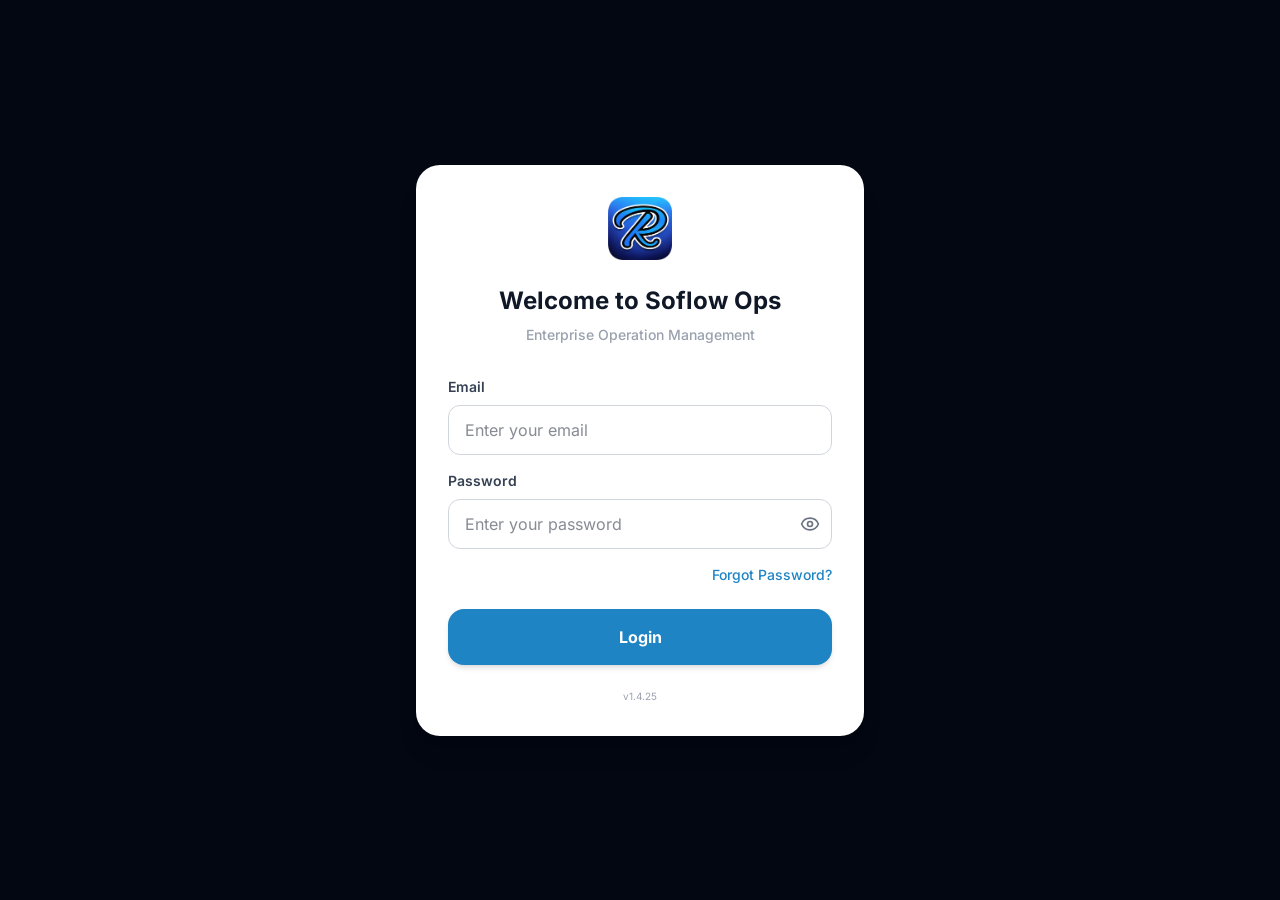
==== commit 63161d59: "new changes" ====
--- a/index.html
+++ b/index.html
@@ -1,64 +1,99 @@
+
 <!DOCTYPE html>
-<html lang="en" dir="ltr">
+<html lang="en">
 <head>
     <meta charset="UTF-8">
     <meta name="viewport" content="width=device-width, initial-scale=1.0">
-    <meta name="description" content="A fully responsive premium admin dashboard template"/>
-    <title>Attendify</title>
+    <title>Soflow Ops</title>
     
-    <meta name="theme-color" content="#2D9CDB" />
+    <link rel="icon" type="image/svg+xml" href="./favicon.svg">
+    <link rel="preload" href="./icon-transparent-cropped.png" as="image">
+    
+    <meta name="theme-color" content="#1e84c4">
 
-    <!-- Favicons -->
-    <link rel="icon" type="image/x-icon" href="/favicon.ico" />
-    <link rel="icon" type="image/png" sizes="16x16" href="/favicon-16x16.png" />
-    <link rel="icon" type="image/png" sizes="32x32" href="/favicon-32x32.png" />
-    <link rel="apple-touch-icon" sizes="180x180" href="/apple-touch-icon.png" />
-    <link rel="icon" type="image/png" sizes="192x192" href="/android-chrome-192x192.png" />
-    <link rel="icon" type="image/png" sizes="512x512" href="/android-chrome-512x512.png" />
+    <!-- iOS home screen -->
+    <meta name="apple-mobile-web-app-capable" content="yes">
+    <meta name="mobile-web-app-capable" content="yes">
+    <meta name="apple-mobile-web-app-status-bar-style" content="black-translucent">
+    <meta name="apple-mobile-web-app-title" content="Soflow Ops">
 
-    <style>
-        #splash-screen {
-          position: fixed;
-          top: 50%;
-          left: 50%;
-          background: white;
-          display: flex;
-          height: 100%;
-          width: 100%;
-          transform: translate(-50%, -50%);
-          align-items: center;
-          justify-content: center;
-          z-index: 9999;
-          opacity: 1;
-          transition: all 15s linear;
-          overflow: hidden;
-        }
-    
-        #splash-screen.remove {
-          animation: fadeout 0.7s forwards;
-          z-index: 0;
-        }
-    
-        @keyframes fadeout {
-          to {
-            visibility: hidden;
-          }
-        }
-      </style>
-  <script type="module" crossorigin src="/assets/index-DNvDtTHq.js"></script>
-  <link rel="stylesheet" crossorigin href="/assets/index-BDmaK1rq.css">
+    <!-- iOS icons -->
+    <link rel="apple-touch-icon" href="/apple-touch-icon.png">
+
+    <!-- Windows tile -->
+    <meta name="msapplication-TileColor" content="#1e84c4">
+    <meta name="msapplication-TileImage" content="/mstile-150x150.png">
+
+    <meta name="color-scheme" content="light">
+
+    <meta name="description" content="Soflow Ops — operational tools and workflows for modern teams.">
+    <meta name="robots" content="index, follow">
+
+    <!-- Open Graph -->
+    <meta property="og:title" content="Soflow Ops">
+    <meta property="og:description" content="Operational tools and workflows for modern teams.">
+    <meta property="og:type" content="website">
+    <meta property="og:url" content="https://attendify.lastwavetechnology.com">
+    <meta property="og:image" content="https://attendify.lastwavetechnology.com/icon-transparent-cropped.png">
+
+    <!-- Twitter / X -->
+    <meta name="twitter:card" content="summary_large_image">
+    <meta name="twitter:title" content="Soflow Ops">
+    <meta name="twitter:description" content="Operational tools and workflows for modern teams.">
+    <meta name="twitter:image" content="https://attendify.lastwavetechnology.com/icon-transparent-cropped.png">
+    
+
+<script type="importmap">
+{
+  "imports": {
+    "vite-tsconfig-paths": "https://esm.sh/vite-tsconfig-paths@^6.0.4",
+    "@eslint/js": "https://esm.sh/@eslint/js@^9.39.2",
+    "globals": "https://esm.sh/globals@^17.0.0",
+    "eslint-plugin-react-hooks": "https://esm.sh/eslint-plugin-react-hooks@^7.0.1",
+    "eslint-plugin-react-refresh": "https://esm.sh/eslint-plugin-react-refresh@^0.4.26",
+    "typescript-eslint": "https://esm.sh/typescript-eslint@^8.53.1",
+    "eslint-plugin-react": "https://esm.sh/eslint-plugin-react@^7.37.5",
+    "eslint-config-prettier": "https://esm.sh/eslint-config-prettier@^10.1.8",
+    "fs": "https://esm.sh/fs@^0.0.1-security",
+    "child_process": "https://esm.sh/child_process@^1.0.2",
+    "recharts": "https://esm.sh/recharts@^3.6.0",
+    "react-dom/": "https://esm.sh/react-dom@^19.2.3/",
+    "lucide-react": "https://esm.sh/lucide-react@^0.562.0",
+    "react/": "https://esm.sh/react@^19.2.3/",
+    "react": "https://esm.sh/react@^19.2.3",
+    "react-router-dom": "https://esm.sh/react-router-dom@^7.12.0",
+    "vite": "https://esm.sh/vite@^7.3.1",
+    "zustand/": "https://esm.sh/zustand@^5.0.10/",
+    "zustand": "https://esm.sh/zustand@^5.0.10",
+    "axios": "https://esm.sh/axios@^1.13.2",
+    "@fontsource/inter/": "https://esm.sh/@fontsource/inter@^5.2.8/",
+    "@tailwindcss/vite": "https://esm.sh/@tailwindcss/vite@^4.1.18",
+    "@vitejs/plugin-react": "https://esm.sh/@vitejs/plugin-react@^5.1.2",
+    "lenis": "https://esm.sh/lenis@^1.3.17",
+    "ag-grid-community/": "https://esm.sh/ag-grid-community@^35.0.1/",
+    "ag-grid-community": "https://esm.sh/ag-grid-community@^35.0.1",
+    "ag-grid-react": "https://esm.sh/ag-grid-react@^35.0.1"
+  }
+}
+</script>
+  <script type="module" crossorigin src="./assets/index-BhPJoSes.js"></script>
+  <link rel="stylesheet" crossorigin href="./assets/index-CHHGzgF3.css">
 </head>
 <body>
-<div id="app"></div>
-<div id="splash-screen">
-    <img alt="Logo" class="light" src="/assets/logo-dark-Dr0DoiW_.png" style="height: 10%;" />
-  </div>+    <div id="root"></div>
+    <div id="modal-root"></div>
+    <style>
+        #modal-root {
+            position: fixed;
+            inset: 0;
+            z-index: 9999;
+            pointer-events: none;
+        }
+        #modal-root > * {
+            pointer-events: auto;
+        }
+    </style>
+    <!-- crossorigin attribute helps with module loading in sandboxed environments --> 
-<script>
-    const appEl = document.querySelector('#app');
-    new MutationObserver(() => {
-      document.querySelector('#splash-screen')?.classList.add('remove');
-    }).observe(appEl, { childList: true })
-  </script>
 </body>
 </html>
--- a/assets/index-CHHGzgF3.css
+++ b/assets/index-CHHGzgF3.css
@@ -0,0 +1 @@
+@layer properties{@supports (((-webkit-hyphens:none)) and (not (margin-trim:inline))) or ((-moz-orient:inline) and (not (color:rgb(from red r g b)))){*,:before,:after,::backdrop{--tw-translate-x:0;--tw-translate-y:0;--tw-translate-z:0;--tw-scale-x:1;--tw-scale-y:1;--tw-scale-z:1;--tw-rotate-x:initial;--tw-rotate-y:initial;--tw-rotate-z:initial;--tw-skew-x:initial;--tw-skew-y:initial;--tw-pan-x:initial;--tw-pan-y:initial;--tw-pinch-zoom:initial;--tw-space-y-reverse:0;--tw-space-x-reverse:0;--tw-divide-y-reverse:0;--tw-border-style:solid;--tw-gradient-position:initial;--tw-gradient-from:#0000;--tw-gradient-via:#0000;--tw-gradient-to:#0000;--tw-gradient-stops:initial;--tw-gradient-via-stops:initial;--tw-gradient-from-position:0%;--tw-gradient-via-position:50%;--tw-gradient-to-position:100%;--tw-leading:initial;--tw-font-weight:initial;--tw-tracking:initial;--tw-ordinal:initial;--tw-slashed-zero:initial;--tw-numeric-figure:initial;--tw-numeric-spacing:initial;--tw-numeric-fraction:initial;--tw-shadow:0 0 #0000;--tw-shadow-color:initial;--tw-shadow-alpha:100%;--tw-inset-shadow:0 0 #0000;--tw-inset-shadow-color:initial;--tw-inset-shadow-alpha:100%;--tw-ring-color:initial;--tw-ring-shadow:0 0 #0000;--tw-inset-ring-color:initial;--tw-inset-ring-shadow:0 0 #0000;--tw-ring-inset:initial;--tw-ring-offset-width:0px;--tw-ring-offset-color:#fff;--tw-ring-offset-shadow:0 0 #0000;--tw-blur:initial;--tw-brightness:initial;--tw-contrast:initial;--tw-grayscale:initial;--tw-hue-rotate:initial;--tw-invert:initial;--tw-opacity:initial;--tw-saturate:initial;--tw-sepia:initial;--tw-drop-shadow:initial;--tw-drop-shadow-color:initial;--tw-drop-shadow-alpha:100%;--tw-drop-shadow-size:initial;--tw-backdrop-blur:initial;--tw-backdrop-brightness:initial;--tw-backdrop-contrast:initial;--tw-backdrop-grayscale:initial;--tw-backdrop-hue-rotate:initial;--tw-backdrop-invert:initial;--tw-backdrop-opacity:initial;--tw-backdrop-saturate:initial;--tw-backdrop-sepia:initial;--tw-duration:initial;--tw-ease:initial;--tw-outline-style:solid}}}@layer theme{:root,:host{--font-sans:"Inter",ui-sans-serif,system-ui,sans-serif;--font-mono:ui-monospace,SFMono-Regular,Menlo,Monaco,Consolas,"Liberation Mono","Courier New",monospace;--color-red-50:oklch(97.1% .013 17.38);--color-red-100:oklch(93.6% .032 17.717);--color-red-200:oklch(88.5% .062 18.334);--color-red-300:oklch(80.8% .114 19.571);--color-red-400:oklch(70.4% .191 22.216);--color-red-500:oklch(63.7% .237 25.331);--color-red-600:oklch(57.7% .245 27.325);--color-red-700:oklch(50.5% .213 27.518);--color-red-800:oklch(44.4% .177 26.899);--color-red-900:oklch(39.6% .141 25.723);--color-orange-500:oklch(70.5% .213 47.604);--color-orange-600:oklch(64.6% .222 41.116);--color-amber-50:oklch(98.7% .022 95.277);--color-amber-100:oklch(96.2% .059 95.617);--color-amber-200:oklch(92.4% .12 95.746);--color-amber-300:oklch(87.9% .169 91.605);--color-amber-500:oklch(76.9% .188 70.08);--color-amber-600:oklch(66.6% .179 58.318);--color-amber-700:oklch(55.5% .163 48.998);--color-amber-800:oklch(47.3% .137 46.201);--color-amber-900:oklch(41.4% .112 45.904);--color-yellow-50:oklch(98.7% .026 102.212);--color-yellow-100:oklch(97.3% .071 103.193);--color-yellow-600:oklch(68.1% .162 75.834);--color-yellow-800:oklch(47.6% .114 61.907);--color-yellow-900:oklch(42.1% .095 57.708);--color-green-50:oklch(98.2% .018 155.826);--color-green-100:oklch(96.2% .044 156.743);--color-green-200:oklch(92.5% .084 155.995);--color-green-400:oklch(79.2% .209 151.711);--color-green-500:oklch(72.3% .219 149.579);--color-green-600:oklch(62.7% .194 149.214);--color-green-700:oklch(52.7% .154 150.069);--color-green-800:oklch(44.8% .119 151.328);--color-green-900:oklch(39.3% .095 152.535);--color-emerald-50:oklch(97.9% .021 166.113);--color-emerald-100:oklch(95% .052 163.051);--color-emerald-200:oklch(90.5% .093 164.15);--color-emerald-500:oklch(69.6% .17 162.48);--color-emerald-600:oklch(59.6% .145 163.225);--color-emerald-700:oklch(50.8% .118 165.612);--color-emerald-800:oklch(43.2% .095 166.913);--color-teal-500:oklch(70.4% .14 182.503);--color-cyan-600:oklch(60.9% .126 221.723);--color-cyan-700:oklch(52% .105 223.128);--color-sky-100:oklch(95.1% .026 236.824);--color-sky-600:oklch(58.8% .158 241.966);--color-blue-50:oklch(97% .014 254.604);--color-blue-100:oklch(93.2% .032 255.585);--color-blue-200:oklch(88.2% .059 254.128);--color-blue-400:oklch(70.7% .165 254.624);--color-blue-500:oklch(62.3% .214 259.815);--color-blue-600:oklch(54.6% .245 262.881);--color-blue-700:oklch(48.8% .243 264.376);--color-blue-800:oklch(42.4% .199 265.638);--color-blue-900:oklch(37.9% .146 265.522);--color-indigo-50:oklch(96.2% .018 272.314);--color-indigo-200:oklch(87% .065 274.039);--color-indigo-400:oklch(67.3% .182 276.935);--color-indigo-500:oklch(58.5% .233 277.117);--color-indigo-600:oklch(51.1% .262 276.966);--color-indigo-700:oklch(45.7% .24 277.023);--color-violet-50:oklch(96.9% .016 293.756);--color-violet-200:oklch(89.4% .057 293.283);--color-violet-500:oklch(60.6% .25 292.717);--color-violet-700:oklch(49.1% .27 292.581);--color-purple-500:oklch(62.7% .265 303.9);--color-rose-50:oklch(96.9% .015 12.422);--color-rose-100:oklch(94.1% .03 12.58);--color-rose-200:oklch(89.2% .058 10.001);--color-rose-400:oklch(71.2% .194 13.428);--color-rose-500:oklch(64.5% .246 16.439);--color-rose-600:oklch(58.6% .253 17.585);--color-rose-700:oklch(51.4% .222 16.935);--color-slate-50:oklch(98.4% .003 247.858);--color-slate-200:oklch(92.9% .013 255.508);--color-slate-600:oklch(44.6% .043 257.281);--color-gray-50:oklch(98.5% .002 247.839);--color-gray-100:oklch(96.7% .003 264.542);--color-gray-200:oklch(92.8% .006 264.531);--color-gray-300:oklch(87.2% .01 258.338);--color-gray-400:oklch(70.7% .022 261.325);--color-gray-500:oklch(55.1% .027 264.364);--color-gray-600:oklch(44.6% .03 256.802);--color-gray-700:oklch(37.3% .034 259.733);--color-gray-800:oklch(27.8% .033 256.848);--color-gray-900:oklch(21% .034 264.665);--color-gray-950:oklch(13% .028 261.692);--color-black:#000;--color-white:#fff;--spacing:.25rem;--container-xs:20rem;--container-sm:24rem;--container-md:28rem;--container-2xl:42rem;--container-4xl:56rem;--container-5xl:64rem;--container-6xl:72rem;--container-7xl:80rem;--text-xs:.75rem;--text-xs--line-height:calc(1/.75);--text-sm:.875rem;--text-sm--line-height:calc(1.25/.875);--text-base:1rem;--text-base--line-height: 1.5 ;--text-lg:1.125rem;--text-lg--line-height:calc(1.75/1.125);--text-xl:1.25rem;--text-xl--line-height:calc(1.75/1.25);--text-2xl:1.5rem;--text-2xl--line-height:calc(2/1.5);--text-3xl:1.875rem;--text-3xl--line-height: 1.2 ;--font-weight-normal:400;--font-weight-medium:500;--font-weight-semibold:600;--font-weight-bold:700;--font-weight-black:900;--tracking-tighter:-.05em;--tracking-tight:-.025em;--tracking-wide:.025em;--tracking-wider:.05em;--tracking-widest:.1em;--leading-tight:1.25;--leading-relaxed:1.625;--leading-loose:2;--radius-sm:.25rem;--radius-md:.375rem;--radius-lg:.5rem;--radius-xl:.75rem;--radius-2xl:1rem;--radius-3xl:1.5rem;--ease-in-out:cubic-bezier(.4,0,.2,1);--animate-spin:spin 1s linear infinite;--animate-pulse:pulse 2s cubic-bezier(.4,0,.6,1)infinite;--blur-sm:8px;--blur-md:12px;--default-transition-duration:.15s;--default-transition-timing-function:cubic-bezier(.4,0,.2,1);--default-font-family:var(--font-sans);--default-mono-font-family:var(--font-mono);--color-primary-50:#f0f7fb;--color-primary-100:#e1f0f7;--color-primary-200:#b9dff1;--color-primary-400:#3ea2d9;--color-primary-500:#1e84c4;--color-primary-600:#1a73ac;--color-primary-700:#166292;--color-primary:var(--color-primary-500);--color-primary-dark:var(--color-primary-700)}}@layer base{*,:after,:before,::backdrop{box-sizing:border-box;border:0 solid;margin:0;padding:0}::file-selector-button{box-sizing:border-box;border:0 solid;margin:0;padding:0}html,:host{-webkit-text-size-adjust:100%;tab-size:4;line-height:1.5;font-family:var(--default-font-family,ui-sans-serif,system-ui,sans-serif,"Apple Color Emoji","Segoe UI Emoji","Segoe UI Symbol","Noto Color Emoji");font-feature-settings:var(--default-font-feature-settings,normal);font-variation-settings:var(--default-font-variation-settings,normal);-webkit-tap-highlight-color:transparent}hr{height:0;color:inherit;border-top-width:1px}abbr:where([title]){-webkit-text-decoration:underline dotted;text-decoration:underline dotted}h1,h2,h3,h4,h5,h6{font-size:inherit;font-weight:inherit}a{color:inherit;-webkit-text-decoration:inherit;text-decoration:inherit}b,strong{font-weight:bolder}code,kbd,samp,pre{font-family:var(--default-mono-font-family,ui-monospace,SFMono-Regular,Menlo,Monaco,Consolas,"Liberation Mono","Courier New",monospace);font-feature-settings:var(--default-mono-font-feature-settings,normal);font-variation-settings:var(--default-mono-font-variation-settings,normal);font-size:1em}small{font-size:80%}sub,sup{vertical-align:baseline;font-size:75%;line-height:0;position:relative}sub{bottom:-.25em}sup{top:-.5em}table{text-indent:0;border-color:inherit;border-collapse:collapse}:-moz-focusring{outline:auto}progress{vertical-align:baseline}summary{display:list-item}ol,ul,menu{list-style:none}img,svg,video,canvas,audio,iframe,embed,object{vertical-align:middle;display:block}img,video{max-width:100%;height:auto}button,input,select,optgroup,textarea{font:inherit;font-feature-settings:inherit;font-variation-settings:inherit;letter-spacing:inherit;color:inherit;opacity:1;background-color:#0000;border-radius:0}::file-selector-button{font:inherit;font-feature-settings:inherit;font-variation-settings:inherit;letter-spacing:inherit;color:inherit;opacity:1;background-color:#0000;border-radius:0}:where(select:is([multiple],[size])) optgroup{font-weight:bolder}:where(select:is([multiple],[size])) optgroup option{padding-inline-start:20px}::file-selector-button{margin-inline-end:4px}::placeholder{opacity:1}@supports (not ((-webkit-appearance:-apple-pay-button))) or (contain-intrinsic-size:1px){::placeholder{color:currentColor}@supports (color:color-mix(in lab,red,red)){::placeholder{color:color-mix(in oklab,currentcolor 50%,transparent)}}}textarea{resize:vertical}::-webkit-search-decoration{-webkit-appearance:none}::-webkit-date-and-time-value{min-height:1lh;text-align:inherit}::-webkit-datetime-edit{display:inline-flex}::-webkit-datetime-edit-fields-wrapper{padding:0}::-webkit-datetime-edit{padding-block:0}::-webkit-datetime-edit-year-field{padding-block:0}::-webkit-datetime-edit-month-field{padding-block:0}::-webkit-datetime-edit-day-field{padding-block:0}::-webkit-datetime-edit-hour-field{padding-block:0}::-webkit-datetime-edit-minute-field{padding-block:0}::-webkit-datetime-edit-second-field{padding-block:0}::-webkit-datetime-edit-millisecond-field{padding-block:0}::-webkit-datetime-edit-meridiem-field{padding-block:0}::-webkit-calendar-picker-indicator{line-height:1}:-moz-ui-invalid{box-shadow:none}button,input:where([type=button],[type=reset],[type=submit]){appearance:button}::file-selector-button{appearance:button}::-webkit-inner-spin-button{height:auto}::-webkit-outer-spin-button{height:auto}[hidden]:where(:not([hidden=until-found])){display:none!important}body{background-color:var(--color-gray-50);font-family:var(--font-sans);color:var(--color-gray-900);-webkit-font-smoothing:antialiased;-moz-osx-font-smoothing:grayscale}}@layer components;@layer utilities{.pointer-events-none{pointer-events:none}.collapse{visibility:collapse}.visible{visibility:visible}.sr-only{clip-path:inset(50%);white-space:nowrap;border-width:0;width:1px;height:1px;margin:-1px;padding:0;position:absolute;overflow:hidden}.absolute{position:absolute}.fixed{position:fixed}.relative{position:relative}.static{position:static}.sticky{position:sticky}.inset-0{inset:calc(var(--spacing)*0)}.inset-y-0{inset-block:calc(var(--spacing)*0)}.top-0{top:calc(var(--spacing)*0)}.top-1{top:calc(var(--spacing)*1)}.top-1\.5{top:calc(var(--spacing)*1.5)}.top-1\/2{top:50%}.top-4{top:calc(var(--spacing)*4)}.top-full{top:100%}.-right-0\.5{right:calc(var(--spacing)*-.5)}.right-0{right:calc(var(--spacing)*0)}.right-1\.5{right:calc(var(--spacing)*1.5)}.right-2\.5{right:calc(var(--spacing)*2.5)}.right-3{right:calc(var(--spacing)*3)}.right-4{right:calc(var(--spacing)*4)}.right-8{right:calc(var(--spacing)*8)}.-bottom-0\.5{bottom:calc(var(--spacing)*-.5)}.bottom-0{bottom:calc(var(--spacing)*0)}.bottom-full{bottom:100%}.left-0{left:calc(var(--spacing)*0)}.left-1{left:calc(var(--spacing)*1)}.left-3{left:calc(var(--spacing)*3)}.left-4{left:calc(var(--spacing)*4)}.left-7{left:calc(var(--spacing)*7)}.isolate{isolation:isolate}.z-10{z-index:10}.z-20{z-index:20}.z-30{z-index:30}.z-40{z-index:40}.z-50{z-index:50}.col-span-1{grid-column:span 1/span 1}.container{width:100%}@media(min-width:40rem){.container{max-width:40rem}}@media(min-width:48rem){.container{max-width:48rem}}@media(min-width:64rem){.container{max-width:64rem}}@media(min-width:80rem){.container{max-width:80rem}}@media(min-width:96rem){.container{max-width:96rem}}.mx-2{margin-inline:calc(var(--spacing)*2)}.mx-auto{margin-inline:auto}.mt-0\.5{margin-top:calc(var(--spacing)*.5)}.mt-1{margin-top:calc(var(--spacing)*1)}.mt-1\.5{margin-top:calc(var(--spacing)*1.5)}.mt-2{margin-top:calc(var(--spacing)*2)}.mt-3{margin-top:calc(var(--spacing)*3)}.mt-4{margin-top:calc(var(--spacing)*4)}.mt-6{margin-top:calc(var(--spacing)*6)}.mt-8{margin-top:calc(var(--spacing)*8)}.mt-auto{margin-top:auto}.mr-1{margin-right:calc(var(--spacing)*1)}.mr-1\.5{margin-right:calc(var(--spacing)*1.5)}.mr-2{margin-right:calc(var(--spacing)*2)}.mr-3{margin-right:calc(var(--spacing)*3)}.mr-4{margin-right:calc(var(--spacing)*4)}.mb-1{margin-bottom:calc(var(--spacing)*1)}.mb-1\.5{margin-bottom:calc(var(--spacing)*1.5)}.mb-2{margin-bottom:calc(var(--spacing)*2)}.mb-3{margin-bottom:calc(var(--spacing)*3)}.mb-4{margin-bottom:calc(var(--spacing)*4)}.mb-6{margin-bottom:calc(var(--spacing)*6)}.mb-8{margin-bottom:calc(var(--spacing)*8)}.ml-0\.5{margin-left:calc(var(--spacing)*.5)}.ml-1{margin-left:calc(var(--spacing)*1)}.ml-1\.5{margin-left:calc(var(--spacing)*1.5)}.ml-2{margin-left:calc(var(--spacing)*2)}.ml-3{margin-left:calc(var(--spacing)*3)}.ml-auto{margin-left:auto}.line-clamp-1{-webkit-line-clamp:1;-webkit-box-orient:vertical;display:-webkit-box;overflow:hidden}.line-clamp-2{-webkit-line-clamp:2;-webkit-box-orient:vertical;display:-webkit-box;overflow:hidden}.line-clamp-3{-webkit-line-clamp:3;-webkit-box-orient:vertical;display:-webkit-box;overflow:hidden}.block{display:block}.flex{display:flex}.grid{display:grid}.hidden{display:none}.inline{display:inline}.inline-block{display:inline-block}.inline-flex{display:inline-flex}.table{display:table}.aspect-square{aspect-ratio:1}.h-1{height:calc(var(--spacing)*1)}.h-1\.5{height:calc(var(--spacing)*1.5)}.h-1\/2{height:50%}.h-1\/3{height:33.3333%}.h-2{height:calc(var(--spacing)*2)}.h-2\.5{height:calc(var(--spacing)*2.5)}.h-2\/3{height:66.6667%}.h-3{height:calc(var(--spacing)*3)}.h-3\.5{height:calc(var(--spacing)*3.5)}.h-3\/4{height:75%}.h-4{height:calc(var(--spacing)*4)}.h-5{height:calc(var(--spacing)*5)}.h-6{height:calc(var(--spacing)*6)}.h-7{height:calc(var(--spacing)*7)}.h-8{height:calc(var(--spacing)*8)}.h-9{height:calc(var(--spacing)*9)}.h-10{height:calc(var(--spacing)*10)}.h-11{height:calc(var(--spacing)*11)}.h-12{height:calc(var(--spacing)*12)}.h-14{height:calc(var(--spacing)*14)}.h-16{height:calc(var(--spacing)*16)}.h-20{height:calc(var(--spacing)*20)}.h-24{height:calc(var(--spacing)*24)}.h-32{height:calc(var(--spacing)*32)}.h-40{height:calc(var(--spacing)*40)}.h-48{height:calc(var(--spacing)*48)}.h-56{height:calc(var(--spacing)*56)}.h-64{height:calc(var(--spacing)*64)}.h-72{height:calc(var(--spacing)*72)}.h-80{height:calc(var(--spacing)*80)}.h-96{height:calc(var(--spacing)*96)}.h-\[280px\]{height:280px}.h-\[350px\]{height:350px}.h-\[400px\]{height:400px}.h-\[calc\(100vh-280px\)\]{height:calc(100vh - 280px)}.h-full{height:100%}.h-screen{height:100vh}.max-h-48{max-height:calc(var(--spacing)*48)}.max-h-80{max-height:calc(var(--spacing)*80)}.max-h-\[90vh\]{max-height:90vh}.max-h-\[320px\]{max-height:320px}.max-h-\[400px\]{max-height:400px}.max-h-\[calc\(100vh-280px\)\]{max-height:calc(100vh - 280px)}.min-h-0{min-height:calc(var(--spacing)*0)}.min-h-11{min-height:calc(var(--spacing)*11)}.min-h-\[44px\]{min-height:44px}.min-h-\[200px\]{min-height:200px}.min-h-\[256px\]{min-height:256px}.min-h-\[260px\]{min-height:260px}.min-h-\[280px\]{min-height:280px}.min-h-\[500px\]{min-height:500px}.min-h-screen{min-height:100vh}.w-1\.5{width:calc(var(--spacing)*1.5)}.w-1\/2{width:50%}.w-1\/3{width:33.3333%}.w-2{width:calc(var(--spacing)*2)}.w-2\.5{width:calc(var(--spacing)*2.5)}.w-2\/3{width:66.6667%}.w-3{width:calc(var(--spacing)*3)}.w-3\.5{width:calc(var(--spacing)*3.5)}.w-3\/4{width:75%}.w-4{width:calc(var(--spacing)*4)}.w-4\/5{width:80%}.w-5{width:calc(var(--spacing)*5)}.w-5\/6{width:83.3333%}.w-6{width:calc(var(--spacing)*6)}.w-7{width:calc(var(--spacing)*7)}.w-8{width:calc(var(--spacing)*8)}.w-9{width:calc(var(--spacing)*9)}.w-10{width:calc(var(--spacing)*10)}.w-11{width:calc(var(--spacing)*11)}.w-12{width:calc(var(--spacing)*12)}.w-14{width:calc(var(--spacing)*14)}.w-16{width:calc(var(--spacing)*16)}.w-20{width:calc(var(--spacing)*20)}.w-24{width:calc(var(--spacing)*24)}.w-28{width:calc(var(--spacing)*28)}.w-32{width:calc(var(--spacing)*32)}.w-36{width:calc(var(--spacing)*36)}.w-40{width:calc(var(--spacing)*40)}.w-48{width:calc(var(--spacing)*48)}.w-56{width:calc(var(--spacing)*56)}.w-64{width:calc(var(--spacing)*64)}.w-72{width:calc(var(--spacing)*72)}.w-80{width:calc(var(--spacing)*80)}.w-96{width:calc(var(--spacing)*96)}.w-full{width:100%}.max-w-2xl{max-width:var(--container-2xl)}.max-w-4xl{max-width:var(--container-4xl)}.max-w-5xl{max-width:var(--container-5xl)}.max-w-6xl{max-width:var(--container-6xl)}.max-w-7xl{max-width:var(--container-7xl)}.max-w-\[90vw\]{max-width:90vw}.max-w-\[120px\]{max-width:120px}.max-w-\[200px\]{max-width:200px}.max-w-\[240px\]{max-width:240px}.max-w-full{max-width:100%}.max-w-md{max-width:var(--container-md)}.max-w-sm{max-width:var(--container-sm)}.max-w-xs{max-width:var(--container-xs)}.min-w-0{min-width:calc(var(--spacing)*0)}.min-w-4{min-width:calc(var(--spacing)*4)}.min-w-11{min-width:calc(var(--spacing)*11)}.min-w-\[4rem\]{min-width:4rem}.min-w-\[20px\]{min-width:20px}.min-w-\[44px\]{min-width:44px}.min-w-\[140px\]{min-width:140px}.min-w-\[280px\]{min-width:280px}.min-w-\[600px\]{min-width:600px}.min-w-\[640px\]{min-width:640px}.flex-1{flex:1}.flex-shrink-0,.shrink-0{flex-shrink:0}.-translate-x-full{--tw-translate-x:-100%;translate:var(--tw-translate-x)var(--tw-translate-y)}.translate-x-0{--tw-translate-x:calc(var(--spacing)*0);translate:var(--tw-translate-x)var(--tw-translate-y)}.translate-x-0\.5{--tw-translate-x:calc(var(--spacing)*.5);translate:var(--tw-translate-x)var(--tw-translate-y)}.translate-x-5{--tw-translate-x:calc(var(--spacing)*5);translate:var(--tw-translate-x)var(--tw-translate-y)}.-translate-y-1\/2{--tw-translate-y: -50% ;translate:var(--tw-translate-x)var(--tw-translate-y)}.scale-0{--tw-scale-x:0%;--tw-scale-y:0%;--tw-scale-z:0%;scale:var(--tw-scale-x)var(--tw-scale-y)}.rotate-180{rotate:180deg}.transform{transform:var(--tw-rotate-x,)var(--tw-rotate-y,)var(--tw-rotate-z,)var(--tw-skew-x,)var(--tw-skew-y,)}.animate-pulse{animation:var(--animate-pulse)}.animate-spin{animation:var(--animate-spin)}.cursor-default{cursor:default}.cursor-grab{cursor:grab}.cursor-grabbing{cursor:grabbing}.cursor-not-allowed{cursor:not-allowed}.cursor-pointer{cursor:pointer}.touch-pan-y{--tw-pan-y:pan-y;touch-action:var(--tw-pan-x,)var(--tw-pan-y,)var(--tw-pinch-zoom,)}.resize-y{resize:vertical}.appearance-none{appearance:none}.grid-cols-1{grid-template-columns:repeat(1,minmax(0,1fr))}.grid-cols-2{grid-template-columns:repeat(2,minmax(0,1fr))}.grid-cols-3{grid-template-columns:repeat(3,minmax(0,1fr))}.grid-cols-6{grid-template-columns:repeat(6,minmax(0,1fr))}.grid-cols-7{grid-template-columns:repeat(7,minmax(0,1fr))}.flex-col{flex-direction:column}.flex-wrap{flex-wrap:wrap}.items-baseline{align-items:baseline}.items-center{align-items:center}.items-end{align-items:flex-end}.items-start{align-items:flex-start}.justify-between{justify-content:space-between}.justify-center{justify-content:center}.justify-end{justify-content:flex-end}.gap-1{gap:calc(var(--spacing)*1)}.gap-1\.5{gap:calc(var(--spacing)*1.5)}.gap-2{gap:calc(var(--spacing)*2)}.gap-3{gap:calc(var(--spacing)*3)}.gap-4{gap:calc(var(--spacing)*4)}.gap-5{gap:calc(var(--spacing)*5)}.gap-6{gap:calc(var(--spacing)*6)}.gap-8{gap:calc(var(--spacing)*8)}:where(.space-y-1>:not(:last-child)){--tw-space-y-reverse:0;margin-block-start:calc(calc(var(--spacing)*1)*var(--tw-space-y-reverse));margin-block-end:calc(calc(var(--spacing)*1)*calc(1 - var(--tw-space-y-reverse)))}:where(.space-y-1\.5>:not(:last-child)){--tw-space-y-reverse:0;margin-block-start:calc(calc(var(--spacing)*1.5)*var(--tw-space-y-reverse));margin-block-end:calc(calc(var(--spacing)*1.5)*calc(1 - var(--tw-space-y-reverse)))}:where(.space-y-2>:not(:last-child)){--tw-space-y-reverse:0;margin-block-start:calc(calc(var(--spacing)*2)*var(--tw-space-y-reverse));margin-block-end:calc(calc(var(--spacing)*2)*calc(1 - var(--tw-space-y-reverse)))}:where(.space-y-3>:not(:last-child)){--tw-space-y-reverse:0;margin-block-start:calc(calc(var(--spacing)*3)*var(--tw-space-y-reverse));margin-block-end:calc(calc(var(--spacing)*3)*calc(1 - var(--tw-space-y-reverse)))}:where(.space-y-4>:not(:last-child)){--tw-space-y-reverse:0;margin-block-start:calc(calc(var(--spacing)*4)*var(--tw-space-y-reverse));margin-block-end:calc(calc(var(--spacing)*4)*calc(1 - var(--tw-space-y-reverse)))}:where(.space-y-5>:not(:last-child)){--tw-space-y-reverse:0;margin-block-start:calc(calc(var(--spacing)*5)*var(--tw-space-y-reverse));margin-block-end:calc(calc(var(--spacing)*5)*calc(1 - var(--tw-space-y-reverse)))}:where(.space-y-6>:not(:last-child)){--tw-space-y-reverse:0;margin-block-start:calc(calc(var(--spacing)*6)*var(--tw-space-y-reverse));margin-block-end:calc(calc(var(--spacing)*6)*calc(1 - var(--tw-space-y-reverse)))}:where(.space-y-8>:not(:last-child)){--tw-space-y-reverse:0;margin-block-start:calc(calc(var(--spacing)*8)*var(--tw-space-y-reverse));margin-block-end:calc(calc(var(--spacing)*8)*calc(1 - var(--tw-space-y-reverse)))}:where(.space-y-10>:not(:last-child)){--tw-space-y-reverse:0;margin-block-start:calc(calc(var(--spacing)*10)*var(--tw-space-y-reverse));margin-block-end:calc(calc(var(--spacing)*10)*calc(1 - var(--tw-space-y-reverse)))}.gap-x-2{column-gap:calc(var(--spacing)*2)}.gap-x-4{column-gap:calc(var(--spacing)*4)}:where(.-space-x-2>:not(:last-child)){--tw-space-x-reverse:0;margin-inline-start:calc(calc(var(--spacing)*-2)*var(--tw-space-x-reverse));margin-inline-end:calc(calc(var(--spacing)*-2)*calc(1 - var(--tw-space-x-reverse)))}:where(.-space-x-px>:not(:last-child)){--tw-space-x-reverse:0;margin-inline-start:calc(-1px*var(--tw-space-x-reverse));margin-inline-end:calc(-1px*calc(1 - var(--tw-space-x-reverse)))}:where(.space-x-1>:not(:last-child)){--tw-space-x-reverse:0;margin-inline-start:calc(calc(var(--spacing)*1)*var(--tw-space-x-reverse));margin-inline-end:calc(calc(var(--spacing)*1)*calc(1 - var(--tw-space-x-reverse)))}:where(.space-x-2>:not(:last-child)){--tw-space-x-reverse:0;margin-inline-start:calc(calc(var(--spacing)*2)*var(--tw-space-x-reverse));margin-inline-end:calc(calc(var(--spacing)*2)*calc(1 - var(--tw-space-x-reverse)))}:where(.space-x-3>:not(:last-child)){--tw-space-x-reverse:0;margin-inline-start:calc(calc(var(--spacing)*3)*var(--tw-space-x-reverse));margin-inline-end:calc(calc(var(--spacing)*3)*calc(1 - var(--tw-space-x-reverse)))}:where(.space-x-4>:not(:last-child)){--tw-space-x-reverse:0;margin-inline-start:calc(calc(var(--spacing)*4)*var(--tw-space-x-reverse));margin-inline-end:calc(calc(var(--spacing)*4)*calc(1 - var(--tw-space-x-reverse)))}:where(.space-x-6>:not(:last-child)){--tw-space-x-reverse:0;margin-inline-start:calc(calc(var(--spacing)*6)*var(--tw-space-x-reverse));margin-inline-end:calc(calc(var(--spacing)*6)*calc(1 - var(--tw-space-x-reverse)))}:where(.space-x-8>:not(:last-child)){--tw-space-x-reverse:0;margin-inline-start:calc(calc(var(--spacing)*8)*var(--tw-space-x-reverse));margin-inline-end:calc(calc(var(--spacing)*8)*calc(1 - var(--tw-space-x-reverse)))}.gap-y-0\.5{row-gap:calc(var(--spacing)*.5)}.gap-y-1{row-gap:calc(var(--spacing)*1)}:where(.divide-y>:not(:last-child)){--tw-divide-y-reverse:0;border-bottom-style:var(--tw-border-style);border-top-style:var(--tw-border-style);border-top-width:calc(1px*var(--tw-divide-y-reverse));border-bottom-width:calc(1px*calc(1 - var(--tw-divide-y-reverse)))}:where(.divide-gray-50>:not(:last-child)){border-color:var(--color-gray-50)}:where(.divide-gray-100>:not(:last-child)){border-color:var(--color-gray-100)}:where(.divide-gray-200>:not(:last-child)){border-color:var(--color-gray-200)}.self-start{align-self:flex-start}.truncate{text-overflow:ellipsis;white-space:nowrap;overflow:hidden}.overflow-auto{overflow:auto}.overflow-hidden{overflow:hidden}.overflow-x-auto{overflow-x:auto}.overflow-x-hidden{overflow-x:hidden}.overflow-y-auto{overflow-y:auto}.overscroll-contain{overscroll-behavior:contain}.rounded{border-radius:.25rem}.rounded-2xl{border-radius:var(--radius-2xl)}.rounded-3xl{border-radius:var(--radius-3xl)}.rounded-\[30px\]{border-radius:30px}.rounded-full{border-radius:3.40282e38px}.rounded-lg{border-radius:var(--radius-lg)}.rounded-md{border-radius:var(--radius-md)}.rounded-xl{border-radius:var(--radius-xl)}.rounded-t-lg{border-top-left-radius:var(--radius-lg);border-top-right-radius:var(--radius-lg)}.rounded-t-sm{border-top-left-radius:var(--radius-sm);border-top-right-radius:var(--radius-sm)}.rounded-l-md{border-top-left-radius:var(--radius-md);border-bottom-left-radius:var(--radius-md)}.rounded-r-md{border-top-right-radius:var(--radius-md);border-bottom-right-radius:var(--radius-md)}.rounded-b-lg{border-bottom-right-radius:var(--radius-lg);border-bottom-left-radius:var(--radius-lg)}.border{border-style:var(--tw-border-style);border-width:1px}.border-0{border-style:var(--tw-border-style);border-width:0}.border-2{border-style:var(--tw-border-style);border-width:2px}.border-t{border-top-style:var(--tw-border-style);border-top-width:1px}.border-b{border-bottom-style:var(--tw-border-style);border-bottom-width:1px}.border-b-2{border-bottom-style:var(--tw-border-style);border-bottom-width:2px}.border-dashed{--tw-border-style:dashed;border-style:dashed}.border-solid{--tw-border-style:solid;border-style:solid}.border-amber-100{border-color:var(--color-amber-100)}.border-amber-200{border-color:var(--color-amber-200)}.border-amber-300{border-color:var(--color-amber-300)}.border-blue-100{border-color:var(--color-blue-100)}.border-blue-200{border-color:var(--color-blue-200)}.border-emerald-200{border-color:var(--color-emerald-200)}.border-gray-50{border-color:var(--color-gray-50)}.border-gray-100{border-color:var(--color-gray-100)}.border-gray-200{border-color:var(--color-gray-200)}.border-gray-300{border-color:var(--color-gray-300)}.border-gray-700{border-color:var(--color-gray-700)}.border-gray-800{border-color:var(--color-gray-800)}.border-green-100{border-color:var(--color-green-100)}.border-green-200{border-color:var(--color-green-200)}.border-indigo-200{border-color:var(--color-indigo-200)}.border-primary{border-color:var(--color-primary)}.border-primary-200{border-color:var(--color-primary-200)}.border-primary-600{border-color:var(--color-primary-600)}.border-red-100{border-color:var(--color-red-100)}.border-red-200{border-color:var(--color-red-200)}.border-red-300{border-color:var(--color-red-300)}.border-rose-200{border-color:var(--color-rose-200)}.border-slate-200{border-color:var(--color-slate-200)}.border-transparent{border-color:#0000}.border-violet-200{border-color:var(--color-violet-200)}.border-white{border-color:var(--color-white)}.border-white\/20{border-color:#fff3}@supports (color:color-mix(in lab,red,red)){.border-white\/20{border-color:color-mix(in oklab,var(--color-white)20%,transparent)}}.border-yellow-100{border-color:var(--color-yellow-100)}.border-t-transparent{border-top-color:#0000}.bg-amber-50{background-color:var(--color-amber-50)}.bg-amber-50\/50{background-color:#fffbeb80}@supports (color:color-mix(in lab,red,red)){.bg-amber-50\/50{background-color:color-mix(in oklab,var(--color-amber-50)50%,transparent)}}.bg-amber-100{background-color:var(--color-amber-100)}.bg-amber-200{background-color:var(--color-amber-200)}.bg-amber-500{background-color:var(--color-amber-500)}.bg-amber-600{background-color:var(--color-amber-600)}.bg-black{background-color:var(--color-black)}.bg-black\/0{background-color:#0000}@supports (color:color-mix(in lab,red,red)){.bg-black\/0{background-color:color-mix(in oklab,var(--color-black)0%,transparent)}}.bg-black\/50{background-color:#00000080}@supports (color:color-mix(in lab,red,red)){.bg-black\/50{background-color:color-mix(in oklab,var(--color-black)50%,transparent)}}.bg-black\/80{background-color:#000c}@supports (color:color-mix(in lab,red,red)){.bg-black\/80{background-color:color-mix(in oklab,var(--color-black)80%,transparent)}}.bg-blue-50{background-color:var(--color-blue-50)}.bg-blue-100{background-color:var(--color-blue-100)}.bg-blue-500{background-color:var(--color-blue-500)}.bg-blue-600{background-color:var(--color-blue-600)}.bg-cyan-600{background-color:var(--color-cyan-600)}.bg-emerald-50{background-color:var(--color-emerald-50)}.bg-emerald-50\/50{background-color:#ecfdf580}@supports (color:color-mix(in lab,red,red)){.bg-emerald-50\/50{background-color:color-mix(in oklab,var(--color-emerald-50)50%,transparent)}}.bg-emerald-100{background-color:var(--color-emerald-100)}.bg-emerald-500{background-color:var(--color-emerald-500)}.bg-gray-50{background-color:var(--color-gray-50)}.bg-gray-50\/50{background-color:#f9fafb80}@supports (color:color-mix(in lab,red,red)){.bg-gray-50\/50{background-color:color-mix(in oklab,var(--color-gray-50)50%,transparent)}}.bg-gray-50\/80{background-color:#f9fafbcc}@supports (color:color-mix(in lab,red,red)){.bg-gray-50\/80{background-color:color-mix(in oklab,var(--color-gray-50)80%,transparent)}}.bg-gray-100{background-color:var(--color-gray-100)}.bg-gray-200{background-color:var(--color-gray-200)}.bg-gray-400{background-color:var(--color-gray-400)}.bg-gray-700{background-color:var(--color-gray-700)}.bg-gray-900{background-color:var(--color-gray-900)}.bg-gray-900\/60{background-color:#10182899}@supports (color:color-mix(in lab,red,red)){.bg-gray-900\/60{background-color:color-mix(in oklab,var(--color-gray-900)60%,transparent)}}.bg-gray-950{background-color:var(--color-gray-950)}.bg-green-50{background-color:var(--color-green-50)}.bg-green-100{background-color:var(--color-green-100)}.bg-green-400{background-color:var(--color-green-400)}.bg-green-500{background-color:var(--color-green-500)}.bg-green-600{background-color:var(--color-green-600)}.bg-indigo-50{background-color:var(--color-indigo-50)}.bg-indigo-50\/50{background-color:#eef2ff80}@supports (color:color-mix(in lab,red,red)){.bg-indigo-50\/50{background-color:color-mix(in oklab,var(--color-indigo-50)50%,transparent)}}.bg-indigo-500{background-color:var(--color-indigo-500)}.bg-indigo-600{background-color:var(--color-indigo-600)}.bg-orange-500{background-color:var(--color-orange-500)}.bg-primary{background-color:var(--color-primary)}.bg-primary-50{background-color:var(--color-primary-50)}.bg-primary-50\/50{background-color:#f0f7fb80}@supports (color:color-mix(in lab,red,red)){.bg-primary-50\/50{background-color:color-mix(in oklab,var(--color-primary-50)50%,transparent)}}.bg-primary-100{background-color:var(--color-primary-100)}.bg-primary-600{background-color:var(--color-primary-600)}.bg-primary\/5{background-color:#1e84c40d}@supports (color:color-mix(in lab,red,red)){.bg-primary\/5{background-color:color-mix(in oklab,var(--color-primary)5%,transparent)}}.bg-primary\/10{background-color:#1e84c41a}@supports (color:color-mix(in lab,red,red)){.bg-primary\/10{background-color:color-mix(in oklab,var(--color-primary)10%,transparent)}}.bg-red-50{background-color:var(--color-red-50)}.bg-red-100{background-color:var(--color-red-100)}.bg-red-400{background-color:var(--color-red-400)}.bg-red-500{background-color:var(--color-red-500)}.bg-red-600{background-color:var(--color-red-600)}.bg-rose-50{background-color:var(--color-rose-50)}.bg-rose-50\/50{background-color:#fff1f280}@supports (color:color-mix(in lab,red,red)){.bg-rose-50\/50{background-color:color-mix(in oklab,var(--color-rose-50)50%,transparent)}}.bg-rose-100{background-color:var(--color-rose-100)}.bg-rose-400{background-color:var(--color-rose-400)}.bg-rose-500{background-color:var(--color-rose-500)}.bg-sky-100{background-color:var(--color-sky-100)}.bg-slate-50{background-color:var(--color-slate-50)}.bg-teal-500{background-color:var(--color-teal-500)}.bg-transparent{background-color:#0000}.bg-violet-50{background-color:var(--color-violet-50)}.bg-violet-500{background-color:var(--color-violet-500)}.bg-white{background-color:var(--color-white)}.bg-white\/10{background-color:#ffffff1a}@supports (color:color-mix(in lab,red,red)){.bg-white\/10{background-color:color-mix(in oklab,var(--color-white)10%,transparent)}}.bg-white\/20{background-color:#fff3}@supports (color:color-mix(in lab,red,red)){.bg-white\/20{background-color:color-mix(in oklab,var(--color-white)20%,transparent)}}.bg-white\/80{background-color:#fffc}@supports (color:color-mix(in lab,red,red)){.bg-white\/80{background-color:color-mix(in oklab,var(--color-white)80%,transparent)}}.bg-yellow-50{background-color:var(--color-yellow-50)}.bg-yellow-100{background-color:var(--color-yellow-100)}.bg-gradient-to-br{--tw-gradient-position:to bottom right in oklab;background-image:linear-gradient(var(--tw-gradient-stops))}.bg-gradient-to-r{--tw-gradient-position:to right in oklab;background-image:linear-gradient(var(--tw-gradient-stops))}.from-blue-500{--tw-gradient-from:var(--color-blue-500);--tw-gradient-stops:var(--tw-gradient-via-stops,var(--tw-gradient-position),var(--tw-gradient-from)var(--tw-gradient-from-position),var(--tw-gradient-to)var(--tw-gradient-to-position))}.from-indigo-400{--tw-gradient-from:var(--color-indigo-400);--tw-gradient-stops:var(--tw-gradient-via-stops,var(--tw-gradient-position),var(--tw-gradient-from)var(--tw-gradient-from-position),var(--tw-gradient-to)var(--tw-gradient-to-position))}.from-primary{--tw-gradient-from:var(--color-primary);--tw-gradient-stops:var(--tw-gradient-via-stops,var(--tw-gradient-position),var(--tw-gradient-from)var(--tw-gradient-from-position),var(--tw-gradient-to)var(--tw-gradient-to-position))}.from-primary-400{--tw-gradient-from:var(--color-primary-400);--tw-gradient-stops:var(--tw-gradient-via-stops,var(--tw-gradient-position),var(--tw-gradient-from)var(--tw-gradient-from-position),var(--tw-gradient-to)var(--tw-gradient-to-position))}.to-blue-600{--tw-gradient-to:var(--color-blue-600);--tw-gradient-stops:var(--tw-gradient-via-stops,var(--tw-gradient-position),var(--tw-gradient-from)var(--tw-gradient-from-position),var(--tw-gradient-to)var(--tw-gradient-to-position))}.to-indigo-600{--tw-gradient-to:var(--color-indigo-600);--tw-gradient-stops:var(--tw-gradient-via-stops,var(--tw-gradient-position),var(--tw-gradient-from)var(--tw-gradient-from-position),var(--tw-gradient-to)var(--tw-gradient-to-position))}.to-primary-600{--tw-gradient-to:var(--color-primary-600);--tw-gradient-stops:var(--tw-gradient-via-stops,var(--tw-gradient-position),var(--tw-gradient-from)var(--tw-gradient-from-position),var(--tw-gradient-to)var(--tw-gradient-to-position))}.object-contain{object-fit:contain}.object-cover{object-fit:cover}.p-0\.5{padding:calc(var(--spacing)*.5)}.p-1{padding:calc(var(--spacing)*1)}.p-1\.5{padding:calc(var(--spacing)*1.5)}.p-2{padding:calc(var(--spacing)*2)}.p-2\.5{padding:calc(var(--spacing)*2.5)}.p-3{padding:calc(var(--spacing)*3)}.p-4{padding:calc(var(--spacing)*4)}.p-5{padding:calc(var(--spacing)*5)}.p-6{padding:calc(var(--spacing)*6)}.p-8{padding:calc(var(--spacing)*8)}.p-10{padding:calc(var(--spacing)*10)}.p-20{padding:calc(var(--spacing)*20)}.px-1{padding-inline:calc(var(--spacing)*1)}.px-1\.5{padding-inline:calc(var(--spacing)*1.5)}.px-2{padding-inline:calc(var(--spacing)*2)}.px-2\.5{padding-inline:calc(var(--spacing)*2.5)}.px-3{padding-inline:calc(var(--spacing)*3)}.px-4{padding-inline:calc(var(--spacing)*4)}.px-5{padding-inline:calc(var(--spacing)*5)}.px-6{padding-inline:calc(var(--spacing)*6)}.px-8{padding-inline:calc(var(--spacing)*8)}.py-0\.5{padding-block:calc(var(--spacing)*.5)}.py-1{padding-block:calc(var(--spacing)*1)}.py-1\.5{padding-block:calc(var(--spacing)*1.5)}.py-2{padding-block:calc(var(--spacing)*2)}.py-2\.5{padding-block:calc(var(--spacing)*2.5)}.py-3{padding-block:calc(var(--spacing)*3)}.py-3\.5{padding-block:calc(var(--spacing)*3.5)}.py-4{padding-block:calc(var(--spacing)*4)}.py-5{padding-block:calc(var(--spacing)*5)}.py-6{padding-block:calc(var(--spacing)*6)}.py-8{padding-block:calc(var(--spacing)*8)}.py-12{padding-block:calc(var(--spacing)*12)}.pt-2{padding-top:calc(var(--spacing)*2)}.pt-3{padding-top:calc(var(--spacing)*3)}.pt-4{padding-top:calc(var(--spacing)*4)}.pt-6{padding-top:calc(var(--spacing)*6)}.pt-8{padding-top:calc(var(--spacing)*8)}.pr-2{padding-right:calc(var(--spacing)*2)}.pr-3{padding-right:calc(var(--spacing)*3)}.pr-4{padding-right:calc(var(--spacing)*4)}.pr-8{padding-right:calc(var(--spacing)*8)}.pr-9{padding-right:calc(var(--spacing)*9)}.pr-10{padding-right:calc(var(--spacing)*10)}.pr-12{padding-right:calc(var(--spacing)*12)}.pb-4{padding-bottom:calc(var(--spacing)*4)}.pb-6{padding-bottom:calc(var(--spacing)*6)}.pb-8{padding-bottom:calc(var(--spacing)*8)}.pl-2{padding-left:calc(var(--spacing)*2)}.pl-4{padding-left:calc(var(--spacing)*4)}.pl-8{padding-left:calc(var(--spacing)*8)}.pl-10{padding-left:calc(var(--spacing)*10)}.pl-12{padding-left:calc(var(--spacing)*12)}.pl-14{padding-left:calc(var(--spacing)*14)}.text-center{text-align:center}.text-left{text-align:left}.text-right{text-align:right}.align-text-bottom{vertical-align:text-bottom}.font-mono{font-family:var(--font-mono)}.text-2xl{font-size:var(--text-2xl);line-height:var(--tw-leading,var(--text-2xl--line-height))}.text-3xl{font-size:var(--text-3xl);line-height:var(--tw-leading,var(--text-3xl--line-height))}.text-base{font-size:var(--text-base);line-height:var(--tw-leading,var(--text-base--line-height))}.text-lg{font-size:var(--text-lg);line-height:var(--tw-leading,var(--text-lg--line-height))}.text-sm{font-size:var(--text-sm);line-height:var(--tw-leading,var(--text-sm--line-height))}.text-xl{font-size:var(--text-xl);line-height:var(--tw-leading,var(--text-xl--line-height))}.text-xs{font-size:var(--text-xs);line-height:var(--tw-leading,var(--text-xs--line-height))}.text-\[10px\]{font-size:10px}.text-\[11px\]{font-size:11px}.leading-loose{--tw-leading:var(--leading-loose);line-height:var(--leading-loose)}.leading-relaxed{--tw-leading:var(--leading-relaxed);line-height:var(--leading-relaxed)}.leading-tight{--tw-leading:var(--leading-tight);line-height:var(--leading-tight)}.font-black{--tw-font-weight:var(--font-weight-black);font-weight:var(--font-weight-black)}.font-bold{--tw-font-weight:var(--font-weight-bold);font-weight:var(--font-weight-bold)}.font-medium{--tw-font-weight:var(--font-weight-medium);font-weight:var(--font-weight-medium)}.font-normal{--tw-font-weight:var(--font-weight-normal);font-weight:var(--font-weight-normal)}.font-semibold{--tw-font-weight:var(--font-weight-semibold);font-weight:var(--font-weight-semibold)}.tracking-tight{--tw-tracking:var(--tracking-tight);letter-spacing:var(--tracking-tight)}.tracking-tighter{--tw-tracking:var(--tracking-tighter);letter-spacing:var(--tracking-tighter)}.tracking-wide{--tw-tracking:var(--tracking-wide);letter-spacing:var(--tracking-wide)}.tracking-wider{--tw-tracking:var(--tracking-wider);letter-spacing:var(--tracking-wider)}.tracking-widest{--tw-tracking:var(--tracking-widest);letter-spacing:var(--tracking-widest)}.text-nowrap{text-wrap:nowrap}.break-words{overflow-wrap:break-word}.whitespace-nowrap{white-space:nowrap}.whitespace-pre-line{white-space:pre-line}.whitespace-pre-wrap{white-space:pre-wrap}.text-amber-500{color:var(--color-amber-500)}.text-amber-600{color:var(--color-amber-600)}.text-amber-700{color:var(--color-amber-700)}.text-amber-800{color:var(--color-amber-800)}.text-amber-900{color:var(--color-amber-900)}.text-blue-400{color:var(--color-blue-400)}.text-blue-500{color:var(--color-blue-500)}.text-blue-600{color:var(--color-blue-600)}.text-blue-700{color:var(--color-blue-700)}.text-blue-800{color:var(--color-blue-800)}.text-blue-900{color:var(--color-blue-900)}.text-cyan-600{color:var(--color-cyan-600)}.text-emerald-600{color:var(--color-emerald-600)}.text-emerald-700{color:var(--color-emerald-700)}.text-emerald-800{color:var(--color-emerald-800)}.text-gray-100{color:var(--color-gray-100)}.text-gray-300{color:var(--color-gray-300)}.text-gray-400{color:var(--color-gray-400)}.text-gray-500{color:var(--color-gray-500)}.text-gray-600{color:var(--color-gray-600)}.text-gray-700{color:var(--color-gray-700)}.text-gray-800{color:var(--color-gray-800)}.text-gray-900{color:var(--color-gray-900)}.text-green-500{color:var(--color-green-500)}.text-green-600{color:var(--color-green-600)}.text-green-700{color:var(--color-green-700)}.text-green-800{color:var(--color-green-800)}.text-green-900{color:var(--color-green-900)}.text-indigo-500{color:var(--color-indigo-500)}.text-indigo-600{color:var(--color-indigo-600)}.text-indigo-700{color:var(--color-indigo-700)}.text-orange-600{color:var(--color-orange-600)}.text-primary{color:var(--color-primary)}.text-primary-600{color:var(--color-primary-600)}.text-purple-500{color:var(--color-purple-500)}.text-red-400{color:var(--color-red-400)}.text-red-500{color:var(--color-red-500)}.text-red-600{color:var(--color-red-600)}.text-red-700{color:var(--color-red-700)}.text-red-800{color:var(--color-red-800)}.text-red-900{color:var(--color-red-900)}.text-rose-500{color:var(--color-rose-500)}.text-rose-600{color:var(--color-rose-600)}.text-rose-700{color:var(--color-rose-700)}.text-sky-600{color:var(--color-sky-600)}.text-slate-600{color:var(--color-slate-600)}.text-violet-700{color:var(--color-violet-700)}.text-white{color:var(--color-white)}.text-white\/80{color:#fffc}@supports (color:color-mix(in lab,red,red)){.text-white\/80{color:color-mix(in oklab,var(--color-white)80%,transparent)}}.text-yellow-600{color:var(--color-yellow-600)}.text-yellow-800{color:var(--color-yellow-800)}.text-yellow-900{color:var(--color-yellow-900)}.capitalize{text-transform:capitalize}.uppercase{text-transform:uppercase}.italic{font-style:italic}.tabular-nums{--tw-numeric-spacing:tabular-nums;font-variant-numeric:var(--tw-ordinal,)var(--tw-slashed-zero,)var(--tw-numeric-figure,)var(--tw-numeric-spacing,)var(--tw-numeric-fraction,)}.underline{text-decoration-line:underline}.placeholder-gray-400::placeholder{color:var(--color-gray-400)}.accent-\[\#1e84c4\]{accent-color:#1e84c4}.opacity-0{opacity:0}.opacity-40{opacity:.4}.opacity-50{opacity:.5}.opacity-60{opacity:.6}.opacity-70{opacity:.7}.shadow{--tw-shadow:0 1px 3px 0 var(--tw-shadow-color,#0000001a),0 1px 2px -1px var(--tw-shadow-color,#0000001a);box-shadow:var(--tw-inset-shadow),var(--tw-inset-ring-shadow),var(--tw-ring-offset-shadow),var(--tw-ring-shadow),var(--tw-shadow)}.shadow-2xl{--tw-shadow:0 25px 50px -12px var(--tw-shadow-color,#00000040);box-shadow:var(--tw-inset-shadow),var(--tw-inset-ring-shadow),var(--tw-ring-offset-shadow),var(--tw-ring-shadow),var(--tw-shadow)}.shadow-inner{--tw-shadow:inset 0 2px 4px 0 var(--tw-shadow-color,#0000000d);box-shadow:var(--tw-inset-shadow),var(--tw-inset-ring-shadow),var(--tw-ring-offset-shadow),var(--tw-ring-shadow),var(--tw-shadow)}.shadow-lg{--tw-shadow:0 10px 15px -3px var(--tw-shadow-color,#0000001a),0 4px 6px -4px var(--tw-shadow-color,#0000001a);box-shadow:var(--tw-inset-shadow),var(--tw-inset-ring-shadow),var(--tw-ring-offset-shadow),var(--tw-ring-shadow),var(--tw-shadow)}.shadow-md{--tw-shadow:0 4px 6px -1px var(--tw-shadow-color,#0000001a),0 2px 4px -2px var(--tw-shadow-color,#0000001a);box-shadow:var(--tw-inset-shadow),var(--tw-inset-ring-shadow),var(--tw-ring-offset-shadow),var(--tw-ring-shadow),var(--tw-shadow)}.shadow-sm{--tw-shadow:0 1px 3px 0 var(--tw-shadow-color,#0000001a),0 1px 2px -1px var(--tw-shadow-color,#0000001a);box-shadow:var(--tw-inset-shadow),var(--tw-inset-ring-shadow),var(--tw-ring-offset-shadow),var(--tw-ring-shadow),var(--tw-shadow)}.shadow-xl{--tw-shadow:0 20px 25px -5px var(--tw-shadow-color,#0000001a),0 8px 10px -6px var(--tw-shadow-color,#0000001a);box-shadow:var(--tw-inset-shadow),var(--tw-inset-ring-shadow),var(--tw-ring-offset-shadow),var(--tw-ring-shadow),var(--tw-shadow)}.ring-0{--tw-ring-shadow:var(--tw-ring-inset,)0 0 0 calc(0px + var(--tw-ring-offset-width))var(--tw-ring-color,currentcolor);box-shadow:var(--tw-inset-shadow),var(--tw-inset-ring-shadow),var(--tw-ring-offset-shadow),var(--tw-ring-shadow),var(--tw-shadow)}.ring-1{--tw-ring-shadow:var(--tw-ring-inset,)0 0 0 calc(1px + var(--tw-ring-offset-width))var(--tw-ring-color,currentcolor);box-shadow:var(--tw-inset-shadow),var(--tw-inset-ring-shadow),var(--tw-ring-offset-shadow),var(--tw-ring-shadow),var(--tw-shadow)}.ring-2{--tw-ring-shadow:var(--tw-ring-inset,)0 0 0 calc(2px + var(--tw-ring-offset-width))var(--tw-ring-color,currentcolor);box-shadow:var(--tw-inset-shadow),var(--tw-inset-ring-shadow),var(--tw-ring-offset-shadow),var(--tw-ring-shadow),var(--tw-shadow)}.shadow-green-200{--tw-shadow-color:oklch(92.5% .084 155.995)}@supports (color:color-mix(in lab,red,red)){.shadow-green-200{--tw-shadow-color:color-mix(in oklab,var(--color-green-200)var(--tw-shadow-alpha),transparent)}}.shadow-primary\/10{--tw-shadow-color:#1e84c41a}@supports (color:color-mix(in lab,red,red)){.shadow-primary\/10{--tw-shadow-color:color-mix(in oklab,color-mix(in oklab,var(--color-primary)10%,transparent)var(--tw-shadow-alpha),transparent)}}.shadow-primary\/20{--tw-shadow-color:#1e84c433}@supports (color:color-mix(in lab,red,red)){.shadow-primary\/20{--tw-shadow-color:color-mix(in oklab,color-mix(in oklab,var(--color-primary)20%,transparent)var(--tw-shadow-alpha),transparent)}}.shadow-primary\/25{--tw-shadow-color:#1e84c440}@supports (color:color-mix(in lab,red,red)){.shadow-primary\/25{--tw-shadow-color:color-mix(in oklab,color-mix(in oklab,var(--color-primary)25%,transparent)var(--tw-shadow-alpha),transparent)}}.shadow-red-200{--tw-shadow-color:oklch(88.5% .062 18.334)}@supports (color:color-mix(in lab,red,red)){.shadow-red-200{--tw-shadow-color:color-mix(in oklab,var(--color-red-200)var(--tw-shadow-alpha),transparent)}}.shadow-red-600\/10{--tw-shadow-color:#e400141a}@supports (color:color-mix(in lab,red,red)){.shadow-red-600\/10{--tw-shadow-color:color-mix(in oklab,color-mix(in oklab,var(--color-red-600)10%,transparent)var(--tw-shadow-alpha),transparent)}}.ring-gray-100{--tw-ring-color:var(--color-gray-100)}.ring-gray-300{--tw-ring-color:var(--color-gray-300)}.ring-primary-100{--tw-ring-color:var(--color-primary-100)}.ring-offset-2{--tw-ring-offset-width:2px;--tw-ring-offset-shadow:var(--tw-ring-inset,)0 0 0 var(--tw-ring-offset-width)var(--tw-ring-offset-color)}.filter{filter:var(--tw-blur,)var(--tw-brightness,)var(--tw-contrast,)var(--tw-grayscale,)var(--tw-hue-rotate,)var(--tw-invert,)var(--tw-saturate,)var(--tw-sepia,)var(--tw-drop-shadow,)}.backdrop-blur-md{--tw-backdrop-blur:blur(var(--blur-md));-webkit-backdrop-filter:var(--tw-backdrop-blur,)var(--tw-backdrop-brightness,)var(--tw-backdrop-contrast,)var(--tw-backdrop-grayscale,)var(--tw-backdrop-hue-rotate,)var(--tw-backdrop-invert,)var(--tw-backdrop-opacity,)var(--tw-backdrop-saturate,)var(--tw-backdrop-sepia,);backdrop-filter:var(--tw-backdrop-blur,)var(--tw-backdrop-brightness,)var(--tw-backdrop-contrast,)var(--tw-backdrop-grayscale,)var(--tw-backdrop-hue-rotate,)var(--tw-backdrop-invert,)var(--tw-backdrop-opacity,)var(--tw-backdrop-saturate,)var(--tw-backdrop-sepia,)}.backdrop-blur-sm{--tw-backdrop-blur:blur(var(--blur-sm));-webkit-backdrop-filter:var(--tw-backdrop-blur,)var(--tw-backdrop-brightness,)var(--tw-backdrop-contrast,)var(--tw-backdrop-grayscale,)var(--tw-backdrop-hue-rotate,)var(--tw-backdrop-invert,)var(--tw-backdrop-opacity,)var(--tw-backdrop-saturate,)var(--tw-backdrop-sepia,);backdrop-filter:var(--tw-backdrop-blur,)var(--tw-backdrop-brightness,)var(--tw-backdrop-contrast,)var(--tw-backdrop-grayscale,)var(--tw-backdrop-hue-rotate,)var(--tw-backdrop-invert,)var(--tw-backdrop-opacity,)var(--tw-backdrop-saturate,)var(--tw-backdrop-sepia,)}.transition{transition-property:color,background-color,border-color,outline-color,text-decoration-color,fill,stroke,--tw-gradient-from,--tw-gradient-via,--tw-gradient-to,opacity,box-shadow,transform,translate,scale,rotate,filter,-webkit-backdrop-filter,backdrop-filter,display,content-visibility,overlay,pointer-events;transition-timing-function:var(--tw-ease,var(--default-transition-timing-function));transition-duration:var(--tw-duration,var(--default-transition-duration))}.transition-all{transition-property:all;transition-timing-function:var(--tw-ease,var(--default-transition-timing-function));transition-duration:var(--tw-duration,var(--default-transition-duration))}.transition-colors{transition-property:color,background-color,border-color,outline-color,text-decoration-color,fill,stroke,--tw-gradient-from,--tw-gradient-via,--tw-gradient-to;transition-timing-function:var(--tw-ease,var(--default-transition-timing-function));transition-duration:var(--tw-duration,var(--default-transition-duration))}.transition-opacity{transition-property:opacity;transition-timing-function:var(--tw-ease,var(--default-transition-timing-function));transition-duration:var(--tw-duration,var(--default-transition-duration))}.transition-shadow{transition-property:box-shadow;transition-timing-function:var(--tw-ease,var(--default-transition-timing-function));transition-duration:var(--tw-duration,var(--default-transition-duration))}.transition-transform{transition-property:transform,translate,scale,rotate;transition-timing-function:var(--tw-ease,var(--default-transition-timing-function));transition-duration:var(--tw-duration,var(--default-transition-duration))}.duration-200{--tw-duration:.2s;transition-duration:.2s}.duration-300{--tw-duration:.3s;transition-duration:.3s}.ease-in-out{--tw-ease:var(--ease-in-out);transition-timing-function:var(--ease-in-out)}.ring-inset{--tw-ring-inset:inset}.group-focus-within\:block:is(:where(.group):focus-within *){display:block}.group-focus-within\:text-primary:is(:where(.group):focus-within *){color:var(--color-primary)}@media(hover:hover){.group-hover\:translate-x-1:is(:where(.group):hover *){--tw-translate-x:calc(var(--spacing)*1);translate:var(--tw-translate-x)var(--tw-translate-y)}.group-hover\:scale-100:is(:where(.group):hover *){--tw-scale-x:100%;--tw-scale-y:100%;--tw-scale-z:100%;scale:var(--tw-scale-x)var(--tw-scale-y)}.group-hover\:scale-105:is(:where(.group):hover *){--tw-scale-x:105%;--tw-scale-y:105%;--tw-scale-z:105%;scale:var(--tw-scale-x)var(--tw-scale-y)}.group-hover\:scale-110:is(:where(.group):hover *){--tw-scale-x:110%;--tw-scale-y:110%;--tw-scale-z:110%;scale:var(--tw-scale-x)var(--tw-scale-y)}.group-hover\:rotate-90:is(:where(.group):hover *){rotate:90deg}.group-hover\:bg-black\/20:is(:where(.group):hover *){background-color:#0003}@supports (color:color-mix(in lab,red,red)){.group-hover\:bg-black\/20:is(:where(.group):hover *){background-color:color-mix(in oklab,var(--color-black)20%,transparent)}}.group-hover\:bg-primary:is(:where(.group):hover *){background-color:var(--color-primary)}.group-hover\:text-indigo-600:is(:where(.group):hover *){color:var(--color-indigo-600)}.group-hover\:text-primary:is(:where(.group):hover *){color:var(--color-primary)}.group-hover\:text-white:is(:where(.group):hover *){color:var(--color-white)}.group-hover\:opacity-100:is(:where(.group):hover *){opacity:1}}.placeholder\:text-gray-400::placeholder{color:var(--color-gray-400)}.first\:pt-0:first-child{padding-top:calc(var(--spacing)*0)}.last\:border-0:last-child{border-style:var(--tw-border-style);border-width:0}.last\:pb-0:last-child{padding-bottom:calc(var(--spacing)*0)}@media(hover:hover){.hover\:block:hover{display:block}.hover\:-translate-y-1:hover{--tw-translate-y:calc(var(--spacing)*-1);translate:var(--tw-translate-x)var(--tw-translate-y)}.hover\:scale-105:hover{--tw-scale-x:105%;--tw-scale-y:105%;--tw-scale-z:105%;scale:var(--tw-scale-x)var(--tw-scale-y)}.hover\:scale-\[1\.01\]:hover{scale:1.01}.hover\:scale-\[1\.02\]:hover{scale:1.02}.hover\:border-indigo-200:hover{border-color:var(--color-indigo-200)}.hover\:border-primary:hover{border-color:var(--color-primary)}.hover\:border-primary-200:hover{border-color:var(--color-primary-200)}.hover\:bg-amber-50:hover{background-color:var(--color-amber-50)}.hover\:bg-amber-300:hover{background-color:var(--color-amber-300)}.hover\:bg-amber-700:hover{background-color:var(--color-amber-700)}.hover\:bg-blue-50:hover{background-color:var(--color-blue-50)}.hover\:bg-cyan-700:hover{background-color:var(--color-cyan-700)}.hover\:bg-emerald-50:hover{background-color:var(--color-emerald-50)}.hover\:bg-emerald-100:hover{background-color:var(--color-emerald-100)}.hover\:bg-gray-50:hover{background-color:var(--color-gray-50)}.hover\:bg-gray-50\/50:hover{background-color:#f9fafb80}@supports (color:color-mix(in lab,red,red)){.hover\:bg-gray-50\/50:hover{background-color:color-mix(in oklab,var(--color-gray-50)50%,transparent)}}.hover\:bg-gray-100:hover{background-color:var(--color-gray-100)}.hover\:bg-gray-200:hover{background-color:var(--color-gray-200)}.hover\:bg-gray-800:hover{background-color:var(--color-gray-800)}.hover\:bg-green-50:hover{background-color:var(--color-green-50)}.hover\:bg-green-700:hover{background-color:var(--color-green-700)}.hover\:bg-indigo-50:hover{background-color:var(--color-indigo-50)}.hover\:bg-indigo-700:hover{background-color:var(--color-indigo-700)}.hover\:bg-primary-50:hover{background-color:var(--color-primary-50)}.hover\:bg-primary-700:hover{background-color:var(--color-primary-700)}.hover\:bg-primary-dark:hover{background-color:var(--color-primary-dark)}.hover\:bg-primary\/5:hover{background-color:#1e84c40d}@supports (color:color-mix(in lab,red,red)){.hover\:bg-primary\/5:hover{background-color:color-mix(in oklab,var(--color-primary)5%,transparent)}}.hover\:bg-primary\/10:hover{background-color:#1e84c41a}@supports (color:color-mix(in lab,red,red)){.hover\:bg-primary\/10:hover{background-color:color-mix(in oklab,var(--color-primary)10%,transparent)}}.hover\:bg-primary\/20:hover{background-color:#1e84c433}@supports (color:color-mix(in lab,red,red)){.hover\:bg-primary\/20:hover{background-color:color-mix(in oklab,var(--color-primary)20%,transparent)}}.hover\:bg-primary\/90:hover{background-color:#1e84c4e6}@supports (color:color-mix(in lab,red,red)){.hover\:bg-primary\/90:hover{background-color:color-mix(in oklab,var(--color-primary)90%,transparent)}}.hover\:bg-red-50:hover{background-color:var(--color-red-50)}.hover\:bg-red-100:hover{background-color:var(--color-red-100)}.hover\:bg-red-700:hover{background-color:var(--color-red-700)}.hover\:bg-rose-50:hover{background-color:var(--color-rose-50)}.hover\:bg-white\/20:hover{background-color:#fff3}@supports (color:color-mix(in lab,red,red)){.hover\:bg-white\/20:hover{background-color:color-mix(in oklab,var(--color-white)20%,transparent)}}.hover\:bg-white\/30:hover{background-color:#ffffff4d}@supports (color:color-mix(in lab,red,red)){.hover\:bg-white\/30:hover{background-color:color-mix(in oklab,var(--color-white)30%,transparent)}}.hover\:from-primary-600:hover{--tw-gradient-from:var(--color-primary-600);--tw-gradient-stops:var(--tw-gradient-via-stops,var(--tw-gradient-position),var(--tw-gradient-from)var(--tw-gradient-from-position),var(--tw-gradient-to)var(--tw-gradient-to-position))}.hover\:to-primary-700:hover{--tw-gradient-to:var(--color-primary-700);--tw-gradient-stops:var(--tw-gradient-via-stops,var(--tw-gradient-position),var(--tw-gradient-from)var(--tw-gradient-from-position),var(--tw-gradient-to)var(--tw-gradient-to-position))}.hover\:text-amber-600:hover{color:var(--color-amber-600)}.hover\:text-blue-600:hover{color:var(--color-blue-600)}.hover\:text-blue-700:hover{color:var(--color-blue-700)}.hover\:text-gray-600:hover{color:var(--color-gray-600)}.hover\:text-gray-700:hover{color:var(--color-gray-700)}.hover\:text-gray-900:hover{color:var(--color-gray-900)}.hover\:text-indigo-700:hover{color:var(--color-indigo-700)}.hover\:text-primary:hover{color:var(--color-primary)}.hover\:text-primary-600:hover{color:var(--color-primary-600)}.hover\:text-primary-700:hover{color:var(--color-primary-700)}.hover\:text-primary-dark:hover{color:var(--color-primary-dark)}.hover\:text-red-500:hover{color:var(--color-red-500)}.hover\:text-red-600:hover{color:var(--color-red-600)}.hover\:text-rose-600:hover{color:var(--color-rose-600)}.hover\:text-white:hover{color:var(--color-white)}.hover\:underline:hover{text-decoration-line:underline}.hover\:opacity-80:hover{opacity:.8}.hover\:shadow-md:hover{--tw-shadow:0 4px 6px -1px var(--tw-shadow-color,#0000001a),0 2px 4px -2px var(--tw-shadow-color,#0000001a);box-shadow:var(--tw-inset-shadow),var(--tw-inset-ring-shadow),var(--tw-ring-offset-shadow),var(--tw-ring-shadow),var(--tw-shadow)}}.focus\:z-20:focus{z-index:20}.focus\:border-indigo-500:focus{border-color:var(--color-indigo-500)}.focus\:border-primary:focus{border-color:var(--color-primary)}.focus\:border-primary-500:focus{border-color:var(--color-primary-500)}.focus\:border-transparent:focus{border-color:#0000}.focus\:border-white\/40:focus{border-color:#fff6}@supports (color:color-mix(in lab,red,red)){.focus\:border-white\/40:focus{border-color:color-mix(in oklab,var(--color-white)40%,transparent)}}.focus\:bg-white\/20:focus{background-color:#fff3}@supports (color:color-mix(in lab,red,red)){.focus\:bg-white\/20:focus{background-color:color-mix(in oklab,var(--color-white)20%,transparent)}}.focus\:ring-0:focus{--tw-ring-shadow:var(--tw-ring-inset,)0 0 0 calc(0px + var(--tw-ring-offset-width))var(--tw-ring-color,currentcolor);box-shadow:var(--tw-inset-shadow),var(--tw-inset-ring-shadow),var(--tw-ring-offset-shadow),var(--tw-ring-shadow),var(--tw-shadow)}.focus\:ring-1:focus{--tw-ring-shadow:var(--tw-ring-inset,)0 0 0 calc(1px + var(--tw-ring-offset-width))var(--tw-ring-color,currentcolor);box-shadow:var(--tw-inset-shadow),var(--tw-inset-ring-shadow),var(--tw-ring-offset-shadow),var(--tw-ring-shadow),var(--tw-shadow)}.focus\:ring-2:focus{--tw-ring-shadow:var(--tw-ring-inset,)0 0 0 calc(2px + var(--tw-ring-offset-width))var(--tw-ring-color,currentcolor);box-shadow:var(--tw-inset-shadow),var(--tw-inset-ring-shadow),var(--tw-ring-offset-shadow),var(--tw-ring-shadow),var(--tw-shadow)}.focus\:ring-4:focus{--tw-ring-shadow:var(--tw-ring-inset,)0 0 0 calc(4px + var(--tw-ring-offset-width))var(--tw-ring-color,currentcolor);box-shadow:var(--tw-inset-shadow),var(--tw-inset-ring-shadow),var(--tw-ring-offset-shadow),var(--tw-ring-shadow),var(--tw-shadow)}.focus\:ring-\[\#1e84c4\]:focus{--tw-ring-color:#1e84c4}.focus\:ring-gray-300:focus{--tw-ring-color:var(--color-gray-300)}.focus\:ring-indigo-500:focus{--tw-ring-color:var(--color-indigo-500)}.focus\:ring-primary:focus{--tw-ring-color:var(--color-primary)}.focus\:ring-primary-200:focus{--tw-ring-color:var(--color-primary-200)}.focus\:ring-primary\/10:focus{--tw-ring-color:#1e84c41a}@supports (color:color-mix(in lab,red,red)){.focus\:ring-primary\/10:focus{--tw-ring-color:color-mix(in oklab,var(--color-primary)10%,transparent)}}.focus\:ring-primary\/20:focus{--tw-ring-color:#1e84c433}@supports (color:color-mix(in lab,red,red)){.focus\:ring-primary\/20:focus{--tw-ring-color:color-mix(in oklab,var(--color-primary)20%,transparent)}}.focus\:ring-offset-0:focus{--tw-ring-offset-width:0px;--tw-ring-offset-shadow:var(--tw-ring-inset,)0 0 0 var(--tw-ring-offset-width)var(--tw-ring-offset-color)}.focus\:ring-offset-2:focus{--tw-ring-offset-width:2px;--tw-ring-offset-shadow:var(--tw-ring-inset,)0 0 0 var(--tw-ring-offset-width)var(--tw-ring-offset-color)}.focus\:outline-offset-0:focus{outline-offset:0px}.focus\:outline-none:focus{--tw-outline-style:none;outline-style:none}.focus-visible\:outline-2:focus-visible{outline-style:var(--tw-outline-style);outline-width:2px}.focus-visible\:outline-offset-2:focus-visible{outline-offset:2px}.focus-visible\:outline-primary-600:focus-visible{outline-color:var(--color-primary-600)}.active\:scale-95:active{--tw-scale-x:95%;--tw-scale-y:95%;--tw-scale-z:95%;scale:var(--tw-scale-x)var(--tw-scale-y)}.active\:scale-\[0\.98\]:active{scale:.98}.active\:cursor-grabbing:active{cursor:grabbing}.disabled\:cursor-not-allowed:disabled{cursor:not-allowed}.disabled\:cursor-wait:disabled{cursor:wait}.disabled\:bg-gray-50:disabled{background-color:var(--color-gray-50)}.disabled\:bg-gray-100:disabled{background-color:var(--color-gray-100)}.disabled\:text-gray-500:disabled{color:var(--color-gray-500)}.disabled\:opacity-50:disabled{opacity:.5}.disabled\:opacity-60:disabled{opacity:.6}.disabled\:opacity-70:disabled{opacity:.7}@media(hover:hover){.disabled\:hover\:scale-100:disabled:hover{--tw-scale-x:100%;--tw-scale-y:100%;--tw-scale-z:100%;scale:var(--tw-scale-x)var(--tw-scale-y)}}@media(min-width:40rem){.sm\:right-0{right:calc(var(--spacing)*0)}.sm\:right-3{right:calc(var(--spacing)*3)}.sm\:left-2{left:calc(var(--spacing)*2)}.sm\:left-auto{left:auto}.sm\:mt-1{margin-top:calc(var(--spacing)*1)}.sm\:mt-2{margin-top:calc(var(--spacing)*2)}.sm\:mt-6{margin-top:calc(var(--spacing)*6)}.sm\:mr-2{margin-right:calc(var(--spacing)*2)}.sm\:mb-4{margin-bottom:calc(var(--spacing)*4)}.sm\:mb-6{margin-bottom:calc(var(--spacing)*6)}.sm\:mb-8{margin-bottom:calc(var(--spacing)*8)}.sm\:mb-10{margin-bottom:calc(var(--spacing)*10)}.sm\:block{display:block}.sm\:flex{display:flex}.sm\:hidden{display:none}.sm\:inline{display:inline}.sm\:table-cell{display:table-cell}.sm\:h-4{height:calc(var(--spacing)*4)}.sm\:h-5{height:calc(var(--spacing)*5)}.sm\:h-6{height:calc(var(--spacing)*6)}.sm\:h-7{height:calc(var(--spacing)*7)}.sm\:h-8{height:calc(var(--spacing)*8)}.sm\:h-9{height:calc(var(--spacing)*9)}.sm\:h-10{height:calc(var(--spacing)*10)}.sm\:h-12{height:calc(var(--spacing)*12)}.sm\:h-14{height:calc(var(--spacing)*14)}.sm\:h-24{height:calc(var(--spacing)*24)}.sm\:h-80{height:calc(var(--spacing)*80)}.sm\:h-auto{height:auto}.sm\:min-h-0{min-height:calc(var(--spacing)*0)}.sm\:min-h-\[280px\]{min-height:280px}.sm\:min-h-\[320px\]{min-height:320px}.sm\:w-4{width:calc(var(--spacing)*4)}.sm\:w-5{width:calc(var(--spacing)*5)}.sm\:w-6{width:calc(var(--spacing)*6)}.sm\:w-7{width:calc(var(--spacing)*7)}.sm\:w-8{width:calc(var(--spacing)*8)}.sm\:w-10{width:calc(var(--spacing)*10)}.sm\:w-12{width:calc(var(--spacing)*12)}.sm\:w-14{width:calc(var(--spacing)*14)}.sm\:w-16{width:calc(var(--spacing)*16)}.sm\:w-24{width:calc(var(--spacing)*24)}.sm\:w-28{width:calc(var(--spacing)*28)}.sm\:w-40{width:calc(var(--spacing)*40)}.sm\:w-48{width:calc(var(--spacing)*48)}.sm\:w-56{width:calc(var(--spacing)*56)}.sm\:w-64{width:calc(var(--spacing)*64)}.sm\:w-72{width:calc(var(--spacing)*72)}.sm\:w-auto{width:auto}.sm\:max-w-\[256px\]{max-width:256px}.sm\:max-w-xs{max-width:var(--container-xs)}.sm\:min-w-0{min-width:calc(var(--spacing)*0)}.sm\:flex-1{flex:1}.sm\:shrink-0{flex-shrink:0}.sm\:grid-cols-2{grid-template-columns:repeat(2,minmax(0,1fr))}.sm\:grid-cols-4{grid-template-columns:repeat(4,minmax(0,1fr))}.sm\:grid-cols-6{grid-template-columns:repeat(6,minmax(0,1fr))}.sm\:flex-row{flex-direction:row}.sm\:flex-wrap{flex-wrap:wrap}.sm\:items-center{align-items:center}.sm\:items-end{align-items:flex-end}.sm\:items-start{align-items:flex-start}.sm\:justify-between{justify-content:space-between}.sm\:justify-center{justify-content:center}.sm\:justify-end{justify-content:flex-end}.sm\:gap-3{gap:calc(var(--spacing)*3)}.sm\:gap-4{gap:calc(var(--spacing)*4)}.sm\:gap-6{gap:calc(var(--spacing)*6)}.sm\:gap-8{gap:calc(var(--spacing)*8)}:where(.sm\:space-y-4>:not(:last-child)){--tw-space-y-reverse:0;margin-block-start:calc(calc(var(--spacing)*4)*var(--tw-space-y-reverse));margin-block-end:calc(calc(var(--spacing)*4)*calc(1 - var(--tw-space-y-reverse)))}:where(.sm\:space-y-6>:not(:last-child)){--tw-space-y-reverse:0;margin-block-start:calc(calc(var(--spacing)*6)*var(--tw-space-y-reverse));margin-block-end:calc(calc(var(--spacing)*6)*calc(1 - var(--tw-space-y-reverse)))}:where(.sm\:space-y-8>:not(:last-child)){--tw-space-y-reverse:0;margin-block-start:calc(calc(var(--spacing)*8)*var(--tw-space-y-reverse));margin-block-end:calc(calc(var(--spacing)*8)*calc(1 - var(--tw-space-y-reverse)))}:where(.sm\:space-x-2>:not(:last-child)){--tw-space-x-reverse:0;margin-inline-start:calc(calc(var(--spacing)*2)*var(--tw-space-x-reverse));margin-inline-end:calc(calc(var(--spacing)*2)*calc(1 - var(--tw-space-x-reverse)))}.sm\:self-auto{align-self:auto}.sm\:self-end{align-self:flex-end}.sm\:rounded-3xl{border-radius:var(--radius-3xl)}.sm\:rounded-\[40px\]{border-radius:40px}.sm\:p-1\.5{padding:calc(var(--spacing)*1.5)}.sm\:p-2{padding:calc(var(--spacing)*2)}.sm\:p-3{padding:calc(var(--spacing)*3)}.sm\:p-4{padding:calc(var(--spacing)*4)}.sm\:p-5{padding:calc(var(--spacing)*5)}.sm\:p-6{padding:calc(var(--spacing)*6)}.sm\:px-0{padding-inline:calc(var(--spacing)*0)}.sm\:px-3{padding-inline:calc(var(--spacing)*3)}.sm\:px-4{padding-inline:calc(var(--spacing)*4)}.sm\:px-6{padding-inline:calc(var(--spacing)*6)}.sm\:px-12{padding-inline:calc(var(--spacing)*12)}.sm\:py-1\.5{padding-block:calc(var(--spacing)*1.5)}.sm\:py-2{padding-block:calc(var(--spacing)*2)}.sm\:py-3{padding-block:calc(var(--spacing)*3)}.sm\:py-4{padding-block:calc(var(--spacing)*4)}.sm\:py-5{padding-block:calc(var(--spacing)*5)}.sm\:pr-10{padding-right:calc(var(--spacing)*10)}.sm\:text-2xl{font-size:var(--text-2xl);line-height:var(--tw-leading,var(--text-2xl--line-height))}.sm\:text-3xl{font-size:var(--text-3xl);line-height:var(--tw-leading,var(--text-3xl--line-height))}.sm\:text-base{font-size:var(--text-base);line-height:var(--tw-leading,var(--text-base--line-height))}.sm\:text-lg{font-size:var(--text-lg);line-height:var(--tw-leading,var(--text-lg--line-height))}.sm\:text-sm{font-size:var(--text-sm);line-height:var(--tw-leading,var(--text-sm--line-height))}.sm\:text-xl{font-size:var(--text-xl);line-height:var(--tw-leading,var(--text-xl--line-height))}.sm\:text-xs{font-size:var(--text-xs);line-height:var(--tw-leading,var(--text-xs--line-height))}@media(hover:hover){.sm\:group-hover\:scale-110:is(:where(.group):hover *){--tw-scale-x:110%;--tw-scale-y:110%;--tw-scale-z:110%;scale:var(--tw-scale-x)var(--tw-scale-y)}}}@media(min-width:48rem){.md\:sticky{position:sticky}.md\:top-0{top:calc(var(--spacing)*0)}.md\:col-span-2{grid-column:span 2/span 2}.md\:block{display:block}.md\:flex{display:flex}.md\:hidden{display:none}.md\:w-64{width:calc(var(--spacing)*64)}.md\:w-auto{width:auto}.md\:translate-x-0{--tw-translate-x:calc(var(--spacing)*0);translate:var(--tw-translate-x)var(--tw-translate-y)}.md\:grid-cols-2{grid-template-columns:repeat(2,minmax(0,1fr))}.md\:grid-cols-3{grid-template-columns:repeat(3,minmax(0,1fr))}.md\:grid-cols-4{grid-template-columns:repeat(4,minmax(0,1fr))}.md\:grid-cols-5{grid-template-columns:repeat(5,minmax(0,1fr))}.md\:grid-cols-6{grid-template-columns:repeat(6,minmax(0,1fr))}.md\:flex-row{flex-direction:row}.md\:items-center{align-items:center}.md\:items-start{align-items:flex-start}.md\:gap-0{gap:calc(var(--spacing)*0)}.md\:gap-8{gap:calc(var(--spacing)*8)}.md\:p-8{padding:calc(var(--spacing)*8)}.md\:p-12{padding:calc(var(--spacing)*12)}.md\:px-8{padding-inline:calc(var(--spacing)*8)}.md\:py-5{padding-block:calc(var(--spacing)*5)}.md\:py-6{padding-block:calc(var(--spacing)*6)}.md\:text-sm{font-size:var(--text-sm);line-height:var(--tw-leading,var(--text-sm--line-height))}}@media(min-width:64rem){.lg\:col-span-1{grid-column:span 1/span 1}.lg\:col-span-2{grid-column:span 2/span 2}.lg\:col-span-3{grid-column:span 3/span 3}.lg\:block{display:block}.lg\:flex{display:flex}.lg\:grid{display:grid}.lg\:hidden{display:none}.lg\:inline{display:inline}.lg\:inline-flex{display:inline-flex}.lg\:h-\[calc\(100vh-140px\)\]{height:calc(100vh - 140px)}.lg\:h-full{height:100%}.lg\:min-h-0{min-height:calc(var(--spacing)*0)}.lg\:min-h-\[280px\]{min-height:280px}.lg\:min-h-\[300px\]{min-height:300px}.lg\:w-80{width:calc(var(--spacing)*80)}.lg\:w-full{width:100%}.lg\:flex-shrink-0{flex-shrink:0}.lg\:grid-cols-2{grid-template-columns:repeat(2,minmax(0,1fr))}.lg\:grid-cols-3{grid-template-columns:repeat(3,minmax(0,1fr))}.lg\:grid-cols-4{grid-template-columns:repeat(4,minmax(0,1fr))}.lg\:flex-row{flex-direction:row}.lg\:gap-8{gap:calc(var(--spacing)*8)}:where(.lg\:space-y-8>:not(:last-child)){--tw-space-y-reverse:0;margin-block-start:calc(calc(var(--spacing)*8)*var(--tw-space-y-reverse));margin-block-end:calc(calc(var(--spacing)*8)*calc(1 - var(--tw-space-y-reverse)))}.lg\:overflow-hidden{overflow:hidden}.lg\:overflow-y-auto{overflow-y:auto}.lg\:rounded-3xl{border-radius:var(--radius-3xl)}.lg\:border-r{border-right-style:var(--tw-border-style);border-right-width:1px}.lg\:border-b-0{border-bottom-style:var(--tw-border-style);border-bottom-width:0}.lg\:p-8{padding:calc(var(--spacing)*8)}.lg\:p-12{padding:calc(var(--spacing)*12)}.lg\:px-8{padding-inline:calc(var(--spacing)*8)}.lg\:py-6{padding-block:calc(var(--spacing)*6)}.lg\:py-8{padding-block:calc(var(--spacing)*8)}}@media(min-width:80rem){.xl\:col-span-1{grid-column:span 1/span 1}.xl\:col-span-2{grid-column:span 2/span 2}.xl\:col-span-3{grid-column:span 3/span 3}.xl\:min-w-0{min-width:calc(var(--spacing)*0)}.xl\:flex-1{flex:1}.xl\:grid-cols-2{grid-template-columns:repeat(2,minmax(0,1fr))}.xl\:grid-cols-3{grid-template-columns:repeat(3,minmax(0,1fr))}.xl\:grid-cols-4{grid-template-columns:repeat(4,minmax(0,1fr))}.xl\:grid-cols-5{grid-template-columns:repeat(5,minmax(0,1fr))}.xl\:grid-cols-6{grid-template-columns:repeat(6,minmax(0,1fr))}.xl\:flex-row{flex-direction:row}.xl\:items-end{align-items:flex-end}.xl\:justify-between{justify-content:space-between}.xl\:gap-6{gap:calc(var(--spacing)*6)}.xl\:gap-8{gap:calc(var(--spacing)*8)}:where(.xl\:space-y-8>:not(:last-child)){--tw-space-y-reverse:0;margin-block-start:calc(calc(var(--spacing)*8)*var(--tw-space-y-reverse));margin-block-end:calc(calc(var(--spacing)*8)*calc(1 - var(--tw-space-y-reverse)))}}.\[\&\>option\]\:bg-white>option{background-color:var(--color-white)}.\[\&\>option\]\:text-gray-900>option{color:var(--color-gray-900)}.\[\&\>svg\]\:h-12>svg{height:calc(var(--spacing)*12)}.\[\&\>svg\]\:w-12>svg{width:calc(var(--spacing)*12)}.bg-primary-hover:hover{background-color:var(--color-primary-dark)}.scrollbar-hide::-webkit-scrollbar{display:none}.scrollbar-hide{-ms-overflow-style:none;scrollbar-width:none}.scrollbar-sidebar{scrollbar-width:thin;scrollbar-color:#4b5563 transparent}.scrollbar-sidebar::-webkit-scrollbar{width:8px}.scrollbar-sidebar::-webkit-scrollbar-track{background:0 0}.scrollbar-sidebar::-webkit-scrollbar-thumb{background-color:#4b5563;border-radius:4px}.scrollbar-sidebar::-webkit-scrollbar-thumb:hover{background-color:#6b7280}.animate-fadeIn{animation:.4s ease-out forwards fadeIn}.animate-slideUp{animation:.4s ease-out forwards slideUp}}html.lenis,html.lenis body{height:auto}.lenis.lenis-smooth{scroll-behavior:auto!important}.lenis.lenis-smooth [data-lenis-prevent]{overscroll-behavior:contain}.lenis.lenis-stopped{overflow:hidden}.lenis.lenis-scrolling iframe{pointer-events:none}@keyframes fadeIn{0%{opacity:0}to{opacity:1}}@keyframes slideUp{0%{opacity:0;transform:translateY(10px)}to{opacity:1;transform:translateY(0)}}@property --tw-translate-x{syntax:"*";inherits:false;initial-value:0}@property --tw-translate-y{syntax:"*";inherits:false;initial-value:0}@property --tw-translate-z{syntax:"*";inherits:false;initial-value:0}@property --tw-scale-x{syntax:"*";inherits:false;initial-value:1}@property --tw-scale-y{syntax:"*";inherits:false;initial-value:1}@property --tw-scale-z{syntax:"*";inherits:false;initial-value:1}@property --tw-rotate-x{syntax:"*";inherits:false}@property --tw-rotate-y{syntax:"*";inherits:false}@property --tw-rotate-z{syntax:"*";inherits:false}@property --tw-skew-x{syntax:"*";inherits:false}@property --tw-skew-y{syntax:"*";inherits:false}@property --tw-pan-x{syntax:"*";inherits:false}@property --tw-pan-y{syntax:"*";inherits:false}@property --tw-pinch-zoom{syntax:"*";inherits:false}@property --tw-space-y-reverse{syntax:"*";inherits:false;initial-value:0}@property --tw-space-x-reverse{syntax:"*";inherits:false;initial-value:0}@property --tw-divide-y-reverse{syntax:"*";inherits:false;initial-value:0}@property --tw-border-style{syntax:"*";inherits:false;initial-value:solid}@property --tw-gradient-position{syntax:"*";inherits:false}@property --tw-gradient-from{syntax:"<color>";inherits:false;initial-value:#0000}@property --tw-gradient-via{syntax:"<color>";inherits:false;initial-value:#0000}@property --tw-gradient-to{syntax:"<color>";inherits:false;initial-value:#0000}@property --tw-gradient-stops{syntax:"*";inherits:false}@property --tw-gradient-via-stops{syntax:"*";inherits:false}@property --tw-gradient-from-position{syntax:"<length-percentage>";inherits:false;initial-value:0%}@property --tw-gradient-via-position{syntax:"<length-percentage>";inherits:false;initial-value:50%}@property --tw-gradient-to-position{syntax:"<length-percentage>";inherits:false;initial-value:100%}@property --tw-leading{syntax:"*";inherits:false}@property --tw-font-weight{syntax:"*";inherits:false}@property --tw-tracking{syntax:"*";inherits:false}@property --tw-ordinal{syntax:"*";inherits:false}@property --tw-slashed-zero{syntax:"*";inherits:false}@property --tw-numeric-figure{syntax:"*";inherits:false}@property --tw-numeric-spacing{syntax:"*";inherits:false}@property --tw-numeric-fraction{syntax:"*";inherits:false}@property --tw-shadow{syntax:"*";inherits:false;initial-value:0 0 #0000}@property --tw-shadow-color{syntax:"*";inherits:false}@property --tw-shadow-alpha{syntax:"<percentage>";inherits:false;initial-value:100%}@property --tw-inset-shadow{syntax:"*";inherits:false;initial-value:0 0 #0000}@property --tw-inset-shadow-color{syntax:"*";inherits:false}@property --tw-inset-shadow-alpha{syntax:"<percentage>";inherits:false;initial-value:100%}@property --tw-ring-color{syntax:"*";inherits:false}@property --tw-ring-shadow{syntax:"*";inherits:false;initial-value:0 0 #0000}@property --tw-inset-ring-color{syntax:"*";inherits:false}@property --tw-inset-ring-shadow{syntax:"*";inherits:false;initial-value:0 0 #0000}@property --tw-ring-inset{syntax:"*";inherits:false}@property --tw-ring-offset-width{syntax:"<length>";inherits:false;initial-value:0}@property --tw-ring-offset-color{syntax:"*";inherits:false;initial-value:#fff}@property --tw-ring-offset-shadow{syntax:"*";inherits:false;initial-value:0 0 #0000}@property --tw-blur{syntax:"*";inherits:false}@property --tw-brightness{syntax:"*";inherits:false}@property --tw-contrast{syntax:"*";inherits:false}@property --tw-grayscale{syntax:"*";inherits:false}@property --tw-hue-rotate{syntax:"*";inherits:false}@property --tw-invert{syntax:"*";inherits:false}@property --tw-opacity{syntax:"*";inherits:false}@property --tw-saturate{syntax:"*";inherits:false}@property --tw-sepia{syntax:"*";inherits:false}@property --tw-drop-shadow{syntax:"*";inherits:false}@property --tw-drop-shadow-color{syntax:"*";inherits:false}@property --tw-drop-shadow-alpha{syntax:"<percentage>";inherits:false;initial-value:100%}@property --tw-drop-shadow-size{syntax:"*";inherits:false}@property --tw-backdrop-blur{syntax:"*";inherits:false}@property --tw-backdrop-brightness{syntax:"*";inherits:false}@property --tw-backdrop-contrast{syntax:"*";inherits:false}@property --tw-backdrop-grayscale{syntax:"*";inherits:false}@property --tw-backdrop-hue-rotate{syntax:"*";inherits:false}@property --tw-backdrop-invert{syntax:"*";inherits:false}@property --tw-backdrop-opacity{syntax:"*";inherits:false}@property --tw-backdrop-saturate{syntax:"*";inherits:false}@property --tw-backdrop-sepia{syntax:"*";inherits:false}@property --tw-duration{syntax:"*";inherits:false}@property --tw-ease{syntax:"*";inherits:false}@property --tw-outline-style{syntax:"*";inherits:false;initial-value:solid}@keyframes spin{to{transform:rotate(360deg)}}@keyframes pulse{50%{opacity:.5}}@font-face{font-family:Inter;font-style:normal;font-display:swap;font-weight:300;src:url(./inter-cyrillic-ext-300-normal-CgCALhwJ.woff2) format("woff2"),url(./inter-cyrillic-ext-300-normal-RId2JxDB.woff) format("woff");unicode-range:U+0460-052F,U+1C80-1C8A,U+20B4,U+2DE0-2DFF,U+A640-A69F,U+FE2E-FE2F}@font-face{font-family:Inter;font-style:normal;font-display:swap;font-weight:300;src:url(./inter-cyrillic-300-normal-BnqRxXuy.woff2) format("woff2"),url(./inter-cyrillic-300-normal-LR1W_oT8.woff) format("woff");unicode-range:U+0301,U+0400-045F,U+0490-0491,U+04B0-04B1,U+2116}@font-face{font-family:Inter;font-style:normal;font-display:swap;font-weight:300;src:url(./inter-greek-ext-300-normal-l2DDyC6M.woff2) format("woff2"),url(./inter-greek-ext-300-normal-DLbbeei1.woff) format("woff");unicode-range:U+1F00-1FFF}@font-face{font-family:Inter;font-style:normal;font-display:swap;font-weight:300;src:url(./inter-greek-300-normal-DmGD3g_f.woff2) format("woff2"),url(./inter-greek-300-normal-BrhSP0vQ.woff) format("woff");unicode-range:U+0370-0377,U+037A-037F,U+0384-038A,U+038C,U+038E-03A1,U+03A3-03FF}@font-face{font-family:Inter;font-style:normal;font-display:swap;font-weight:300;src:url(./inter-vietnamese-300-normal-Bdr24Bqb.woff2) format("woff2"),url(./inter-vietnamese-300-normal-DDGmYYdT.woff) format("woff");unicode-range:U+0102-0103,U+0110-0111,U+0128-0129,U+0168-0169,U+01A0-01A1,U+01AF-01B0,U+0300-0301,U+0303-0304,U+0308-0309,U+0323,U+0329,U+1EA0-1EF9,U+20AB}@font-face{font-family:Inter;font-style:normal;font-display:swap;font-weight:300;src:url(./inter-latin-ext-300-normal-CPgO9Ksf.woff2) format("woff2"),url(./inter-latin-ext-300-normal-Dp1L8vcn.woff) format("woff");unicode-range:U+0100-02BA,U+02BD-02C5,U+02C7-02CC,U+02CE-02D7,U+02DD-02FF,U+0304,U+0308,U+0329,U+1D00-1DBF,U+1E00-1E9F,U+1EF2-1EFF,U+2020,U+20A0-20AB,U+20AD-20C0,U+2113,U+2C60-2C7F,U+A720-A7FF}@font-face{font-family:Inter;font-style:normal;font-display:swap;font-weight:300;src:url(./inter-latin-300-normal-BVlfKGgI.woff2) format("woff2"),url(./inter-latin-300-normal-i8F0SvXL.woff) format("woff");unicode-range:U+0000-00FF,U+0131,U+0152-0153,U+02BB-02BC,U+02C6,U+02DA,U+02DC,U+0304,U+0308,U+0329,U+2000-206F,U+20AC,U+2122,U+2191,U+2193,U+2212,U+2215,U+FEFF,U+FFFD}@font-face{font-family:Inter;font-style:normal;font-display:swap;font-weight:400;src:url(./inter-cyrillic-ext-400-normal-BQZuk6qB.woff2) format("woff2"),url(./inter-cyrillic-ext-400-normal-DQukG94-.woff) format("woff");unicode-range:U+0460-052F,U+1C80-1C8A,U+20B4,U+2DE0-2DFF,U+A640-A69F,U+FE2E-FE2F}@font-face{font-family:Inter;font-style:normal;font-display:swap;font-weight:400;src:url(./inter-cyrillic-400-normal-obahsSVq.woff2) format("woff2"),url(./inter-cyrillic-400-normal-HOLc17fK.woff) format("woff");unicode-range:U+0301,U+0400-045F,U+0490-0491,U+04B0-04B1,U+2116}@font-face{font-family:Inter;font-style:normal;font-display:swap;font-weight:400;src:url(./inter-greek-ext-400-normal-DGGRlc-M.woff2) format("woff2"),url(./inter-greek-ext-400-normal-KugGGMne.woff) format("woff");unicode-range:U+1F00-1FFF}@font-face{font-family:Inter;font-style:normal;font-display:swap;font-weight:400;src:url(./inter-greek-400-normal-B4URO6DV.woff2) format("woff2"),url(./inter-greek-400-normal-q2sYcFCs.woff) format("woff");unicode-range:U+0370-0377,U+037A-037F,U+0384-038A,U+038C,U+038E-03A1,U+03A3-03FF}@font-face{font-family:Inter;font-style:normal;font-display:swap;font-weight:400;src:url(./inter-vietnamese-400-normal-DMkecbls.woff2) format("woff2"),url(./inter-vietnamese-400-normal-Bbgyi5SW.woff) format("woff");unicode-range:U+0102-0103,U+0110-0111,U+0128-0129,U+0168-0169,U+01A0-01A1,U+01AF-01B0,U+0300-0301,U+0303-0304,U+0308-0309,U+0323,U+0329,U+1EA0-1EF9,U+20AB}@font-face{font-family:Inter;font-style:normal;font-display:swap;font-weight:400;src:url(./inter-latin-ext-400-normal-C1nco2VV.woff2) format("woff2"),url(./inter-latin-ext-400-normal-77YHD8bZ.woff) format("woff");unicode-range:U+0100-02BA,U+02BD-02C5,U+02C7-02CC,U+02CE-02D7,U+02DD-02FF,U+0304,U+0308,U+0329,U+1D00-1DBF,U+1E00-1E9F,U+1EF2-1EFF,U+2020,U+20A0-20AB,U+20AD-20C0,U+2113,U+2C60-2C7F,U+A720-A7FF}@font-face{font-family:Inter;font-style:normal;font-display:swap;font-weight:400;src:url(./inter-latin-400-normal-C38fXH4l.woff2) format("woff2"),url(./inter-latin-400-normal-CyCys3Eg.woff) format("woff");unicode-range:U+0000-00FF,U+0131,U+0152-0153,U+02BB-02BC,U+02C6,U+02DA,U+02DC,U+0304,U+0308,U+0329,U+2000-206F,U+20AC,U+2122,U+2191,U+2193,U+2212,U+2215,U+FEFF,U+FFFD}@font-face{font-family:Inter;font-style:normal;font-display:swap;font-weight:500;src:url(./inter-cyrillic-ext-500-normal-B0yAr1jD.woff2) format("woff2"),url(./inter-cyrillic-ext-500-normal-BmqWE9Dz.woff) format("woff");unicode-range:U+0460-052F,U+1C80-1C8A,U+20B4,U+2DE0-2DFF,U+A640-A69F,U+FE2E-FE2F}@font-face{font-family:Inter;font-style:normal;font-display:swap;font-weight:500;src:url(./inter-cyrillic-500-normal-BasfLYem.woff2) format("woff2"),url(./inter-cyrillic-500-normal-CxZf_p3X.woff) format("woff");unicode-range:U+0301,U+0400-045F,U+0490-0491,U+04B0-04B1,U+2116}@font-face{font-family:Inter;font-style:normal;font-display:swap;font-weight:500;src:url(./inter-greek-ext-500-normal-C4iEst2y.woff2) format("woff2"),url(./inter-greek-ext-500-normal-2j5mBUwD.woff) format("woff");unicode-range:U+1F00-1FFF}@font-face{font-family:Inter;font-style:normal;font-display:swap;font-weight:500;src:url(./inter-greek-500-normal-BIZE56-Y.woff2) format("woff2"),url(./inter-greek-500-normal-Xzm54t5V.woff) format("woff");unicode-range:U+0370-0377,U+037A-037F,U+0384-038A,U+038C,U+038E-03A1,U+03A3-03FF}@font-face{font-family:Inter;font-style:normal;font-display:swap;font-weight:500;src:url(./inter-vietnamese-500-normal-DOriooB6.woff2) format("woff2"),url(./inter-vietnamese-500-normal-mJboJaSs.woff) format("woff");unicode-range:U+0102-0103,U+0110-0111,U+0128-0129,U+0168-0169,U+01A0-01A1,U+01AF-01B0,U+0300-0301,U+0303-0304,U+0308-0309,U+0323,U+0329,U+1EA0-1EF9,U+20AB}@font-face{font-family:Inter;font-style:normal;font-display:swap;font-weight:500;src:url(./inter-latin-ext-500-normal-CV4jyFjo.woff2) format("woff2"),url(./inter-latin-ext-500-normal-BxGbmqWO.woff) format("woff");unicode-range:U+0100-02BA,U+02BD-02C5,U+02C7-02CC,U+02CE-02D7,U+02DD-02FF,U+0304,U+0308,U+0329,U+1D00-1DBF,U+1E00-1E9F,U+1EF2-1EFF,U+2020,U+20A0-20AB,U+20AD-20C0,U+2113,U+2C60-2C7F,U+A720-A7FF}@font-face{font-family:Inter;font-style:normal;font-display:swap;font-weight:500;src:url(./inter-latin-500-normal-Cerq10X2.woff2) format("woff2"),url(./inter-latin-500-normal-BL9OpVg8.woff) format("woff");unicode-range:U+0000-00FF,U+0131,U+0152-0153,U+02BB-02BC,U+02C6,U+02DA,U+02DC,U+0304,U+0308,U+0329,U+2000-206F,U+20AC,U+2122,U+2191,U+2193,U+2212,U+2215,U+FEFF,U+FFFD}@font-face{font-family:Inter;font-style:normal;font-display:swap;font-weight:600;src:url(./inter-cyrillic-ext-600-normal-Dfes3d0z.woff2) format("woff2"),url(./inter-cyrillic-ext-600-normal-Bcila6Z-.woff) format("woff");unicode-range:U+0460-052F,U+1C80-1C8A,U+20B4,U+2DE0-2DFF,U+A640-A69F,U+FE2E-FE2F}@font-face{font-family:Inter;font-style:normal;font-display:swap;font-weight:600;src:url(./inter-cyrillic-600-normal-CWCymEST.woff2) format("woff2"),url(./inter-cyrillic-600-normal-4D_pXhcN.woff) format("woff");unicode-range:U+0301,U+0400-045F,U+0490-0491,U+04B0-04B1,U+2116}@font-face{font-family:Inter;font-style:normal;font-display:swap;font-weight:600;src:url(./inter-greek-ext-600-normal-DRtmH8MT.woff2) format("woff2"),url(./inter-greek-ext-600-normal-B8X0CLgF.woff) format("woff");unicode-range:U+1F00-1FFF}@font-face{font-family:Inter;font-style:normal;font-display:swap;font-weight:600;src:url(./inter-greek-600-normal-plRanbMR.woff2) format("woff2"),url(./inter-greek-600-normal-BZpKdvQh.woff) format("woff");unicode-range:U+0370-0377,U+037A-037F,U+0384-038A,U+038C,U+038E-03A1,U+03A3-03FF}@font-face{font-family:Inter;font-style:normal;font-display:swap;font-weight:600;src:url(./inter-vietnamese-600-normal-Cc8MFFhd.woff2) format("woff2"),url(./inter-vietnamese-600-normal-BuLX-rYi.woff) format("woff");unicode-range:U+0102-0103,U+0110-0111,U+0128-0129,U+0168-0169,U+01A0-01A1,U+01AF-01B0,U+0300-0301,U+0303-0304,U+0308-0309,U+0323,U+0329,U+1EA0-1EF9,U+20AB}@font-face{font-family:Inter;font-style:normal;font-display:swap;font-weight:600;src:url(./inter-latin-ext-600-normal-D2bJ5OIk.woff2) format("woff2"),url(./inter-latin-ext-600-normal-CIVaiw4L.woff) format("woff");unicode-range:U+0100-02BA,U+02BD-02C5,U+02C7-02CC,U+02CE-02D7,U+02DD-02FF,U+0304,U+0308,U+0329,U+1D00-1DBF,U+1E00-1E9F,U+1EF2-1EFF,U+2020,U+20A0-20AB,U+20AD-20C0,U+2113,U+2C60-2C7F,U+A720-A7FF}@font-face{font-family:Inter;font-style:normal;font-display:swap;font-weight:600;src:url(./inter-latin-600-normal-LgqL8muc.woff2) format("woff2"),url(./inter-latin-600-normal-CiBQ2DWP.woff) format("woff");unicode-range:U+0000-00FF,U+0131,U+0152-0153,U+02BB-02BC,U+02C6,U+02DA,U+02DC,U+0304,U+0308,U+0329,U+2000-206F,U+20AC,U+2122,U+2191,U+2193,U+2212,U+2215,U+FEFF,U+FFFD}@font-face{font-family:Inter;font-style:normal;font-display:swap;font-weight:700;src:url(./inter-cyrillic-ext-700-normal-BjwYoWNd.woff2) format("woff2"),url(./inter-cyrillic-ext-700-normal-LO58E6JB.woff) format("woff");unicode-range:U+0460-052F,U+1C80-1C8A,U+20B4,U+2DE0-2DFF,U+A640-A69F,U+FE2E-FE2F}@font-face{font-family:Inter;font-style:normal;font-display:swap;font-weight:700;src:url(./inter-cyrillic-700-normal-CjBOestx.woff2) format("woff2"),url(./inter-cyrillic-700-normal-DrXBdSj3.woff) format("woff");unicode-range:U+0301,U+0400-045F,U+0490-0491,U+04B0-04B1,U+2116}@font-face{font-family:Inter;font-style:normal;font-display:swap;font-weight:700;src:url(./inter-greek-ext-700-normal-qfdV9bQt.woff2) format("woff2"),url(./inter-greek-ext-700-normal-BoQ6DsYi.woff) format("woff");unicode-range:U+1F00-1FFF}@font-face{font-family:Inter;font-style:normal;font-display:swap;font-weight:700;src:url(./inter-greek-700-normal-C3JjAnD8.woff2) format("woff2"),url(./inter-greek-700-normal-BUv2fZ6O.woff) format("woff");unicode-range:U+0370-0377,U+037A-037F,U+0384-038A,U+038C,U+038E-03A1,U+03A3-03FF}@font-face{font-family:Inter;font-style:normal;font-display:swap;font-weight:700;src:url(./inter-vietnamese-700-normal-DlLaEgI2.woff2) format("woff2"),url(./inter-vietnamese-700-normal-BZaoP0fm.woff) format("woff");unicode-range:U+0102-0103,U+0110-0111,U+0128-0129,U+0168-0169,U+01A0-01A1,U+01AF-01B0,U+0300-0301,U+0303-0304,U+0308-0309,U+0323,U+0329,U+1EA0-1EF9,U+20AB}@font-face{font-family:Inter;font-style:normal;font-display:swap;font-weight:700;src:url(./inter-latin-ext-700-normal-Ca8adRJv.woff2) format("woff2"),url(./inter-latin-ext-700-normal-TidjK2hL.woff) format("woff");unicode-range:U+0100-02BA,U+02BD-02C5,U+02C7-02CC,U+02CE-02D7,U+02DD-02FF,U+0304,U+0308,U+0329,U+1D00-1DBF,U+1E00-1E9F,U+1EF2-1EFF,U+2020,U+20A0-20AB,U+20AD-20C0,U+2113,U+2C60-2C7F,U+A720-A7FF}@font-face{font-family:Inter;font-style:normal;font-display:swap;font-weight:700;src:url(./inter-latin-700-normal-Yt3aPRUw.woff2) format("woff2"),url(./inter-latin-700-normal-BLAVimhd.woff) format("woff");unicode-range:U+0000-00FF,U+0131,U+0152-0153,U+02BB-02BC,U+02C6,U+02DA,U+02DC,U+0304,U+0308,U+0329,U+2000-206F,U+20AC,U+2122,U+2191,U+2193,U+2212,U+2215,U+FEFF,U+FFFD}
